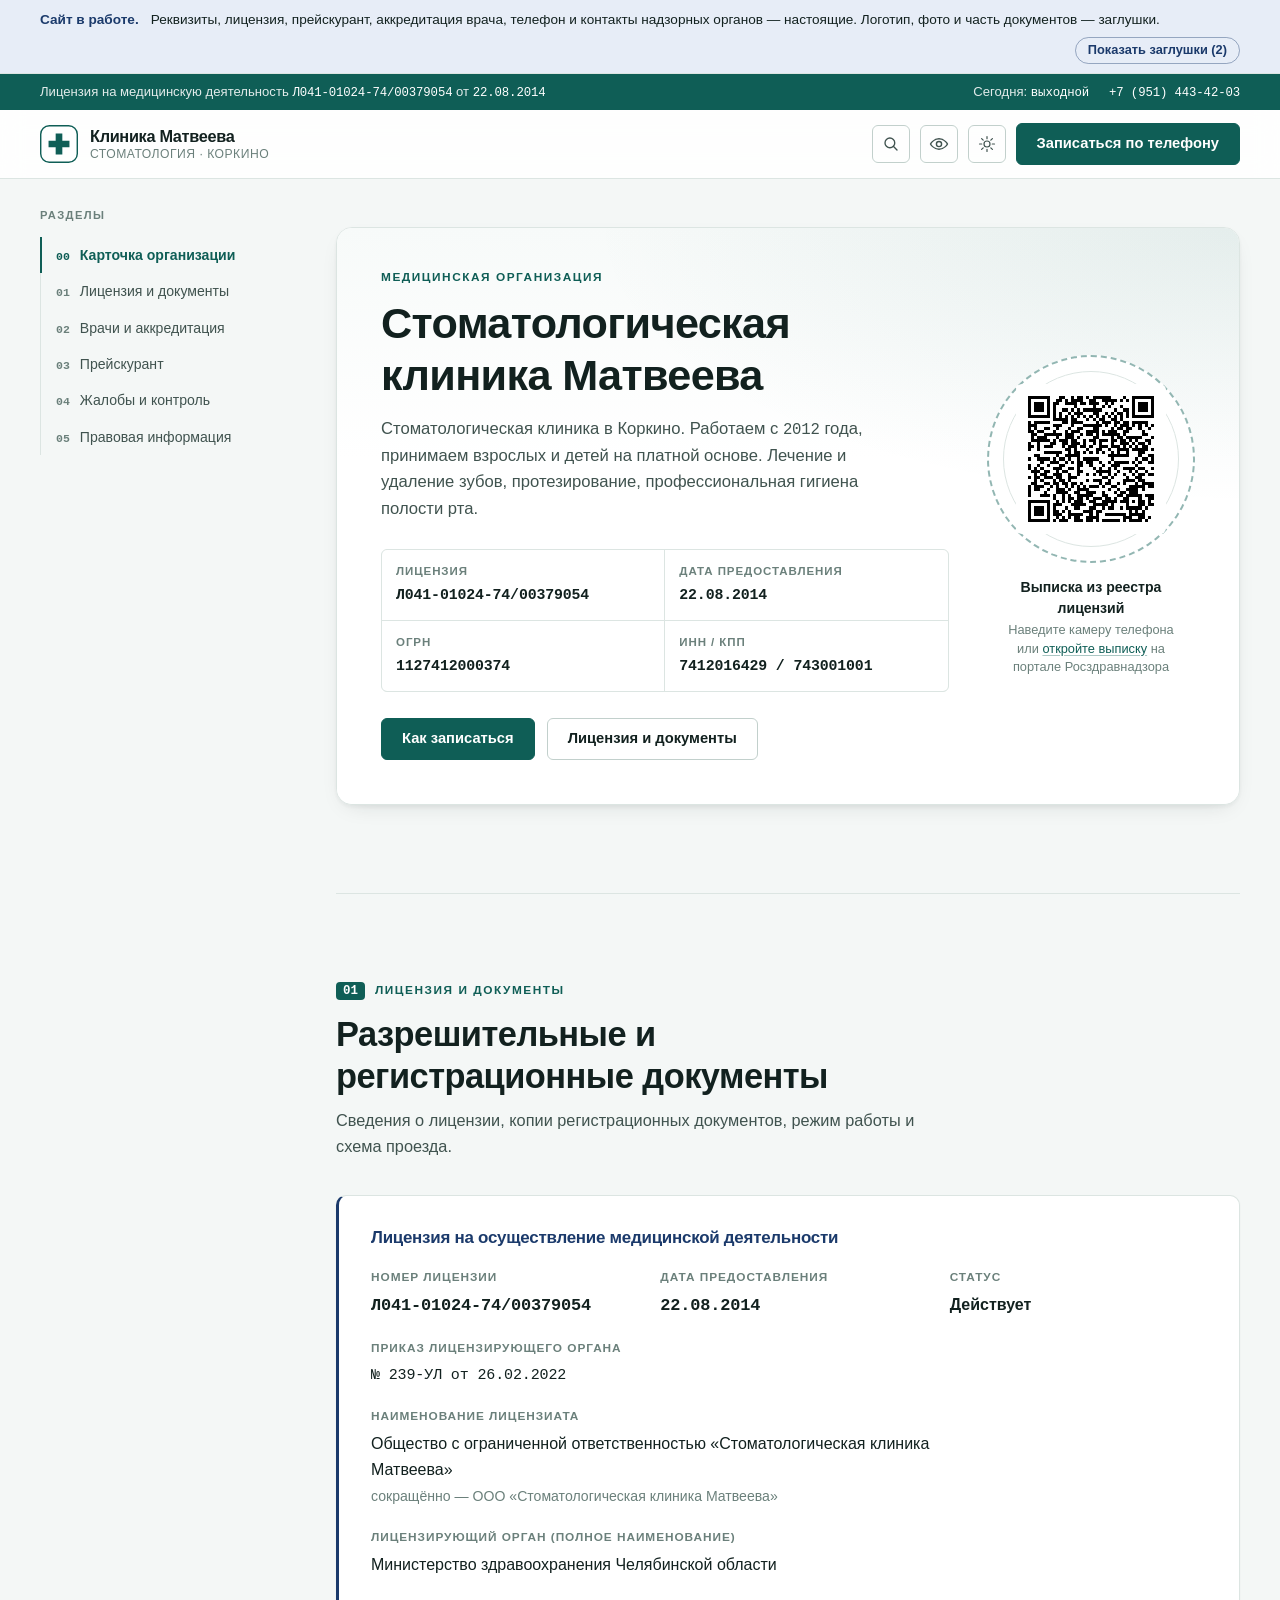
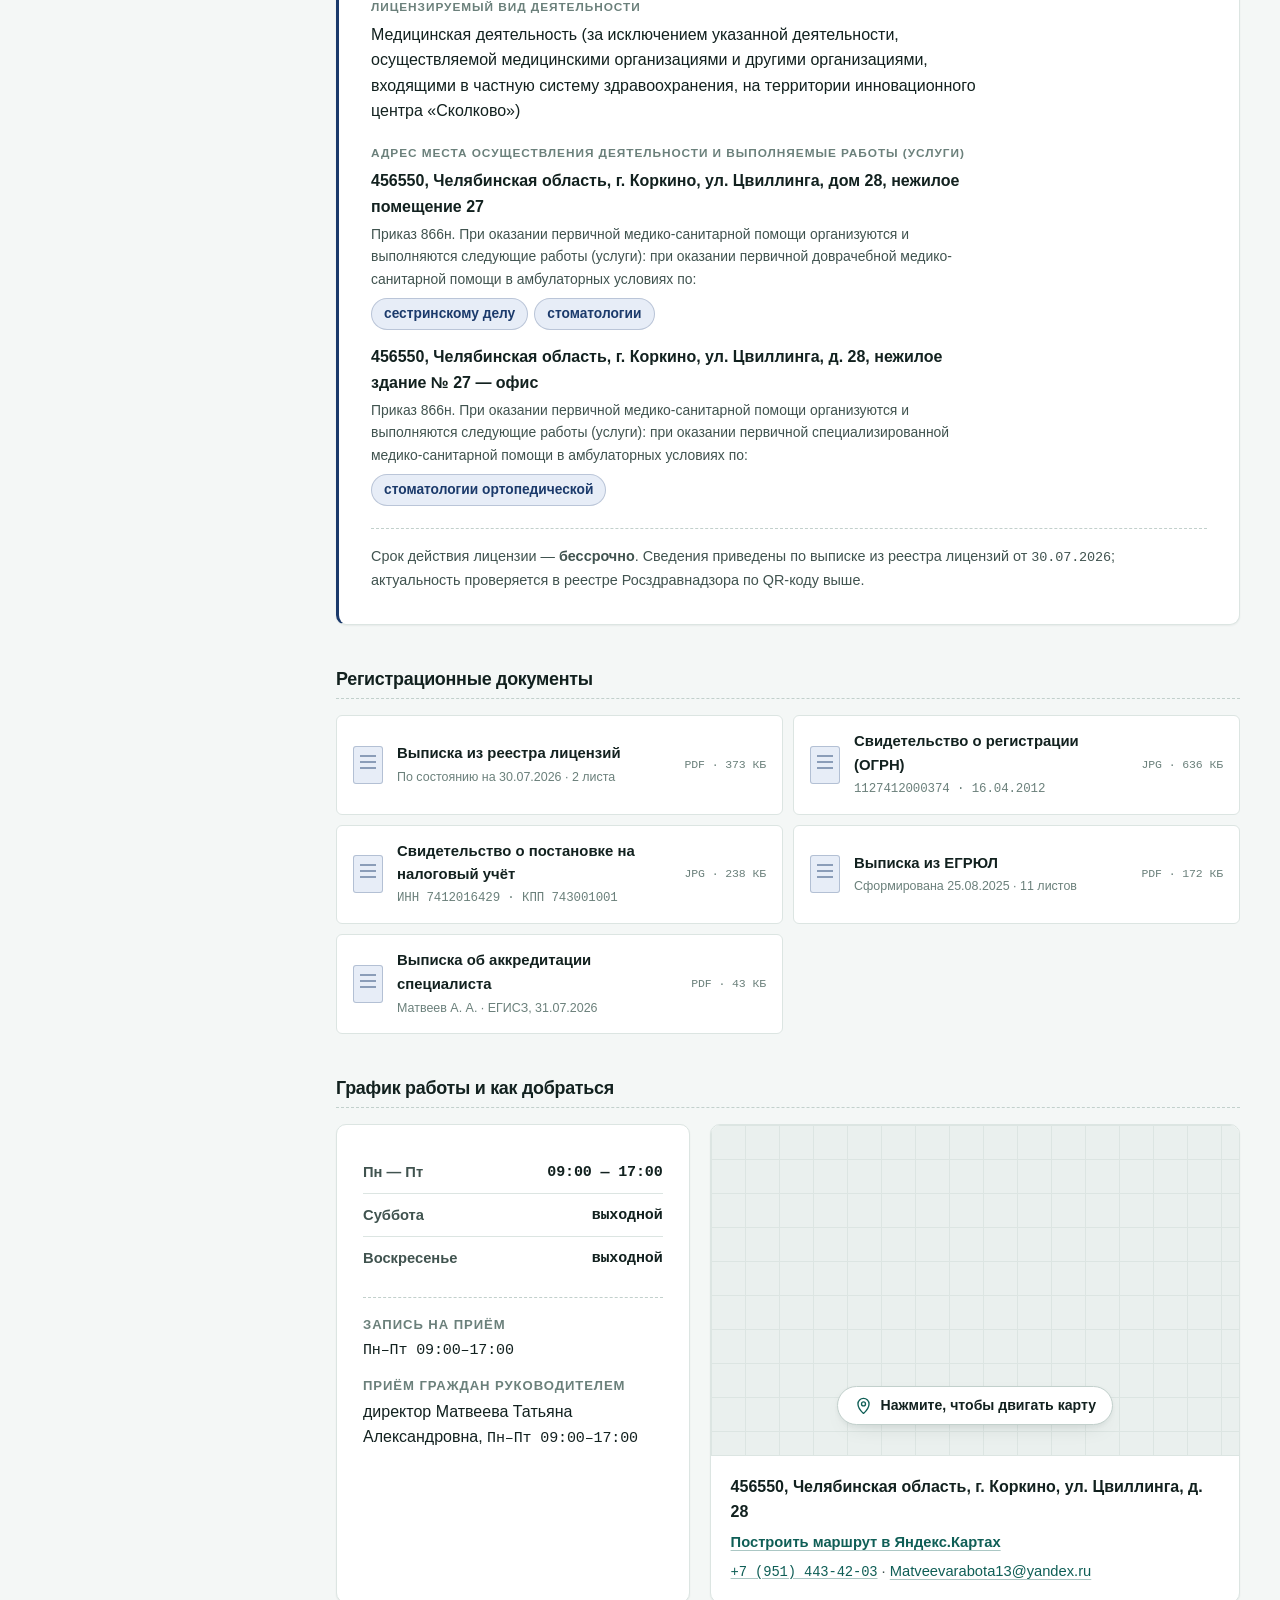
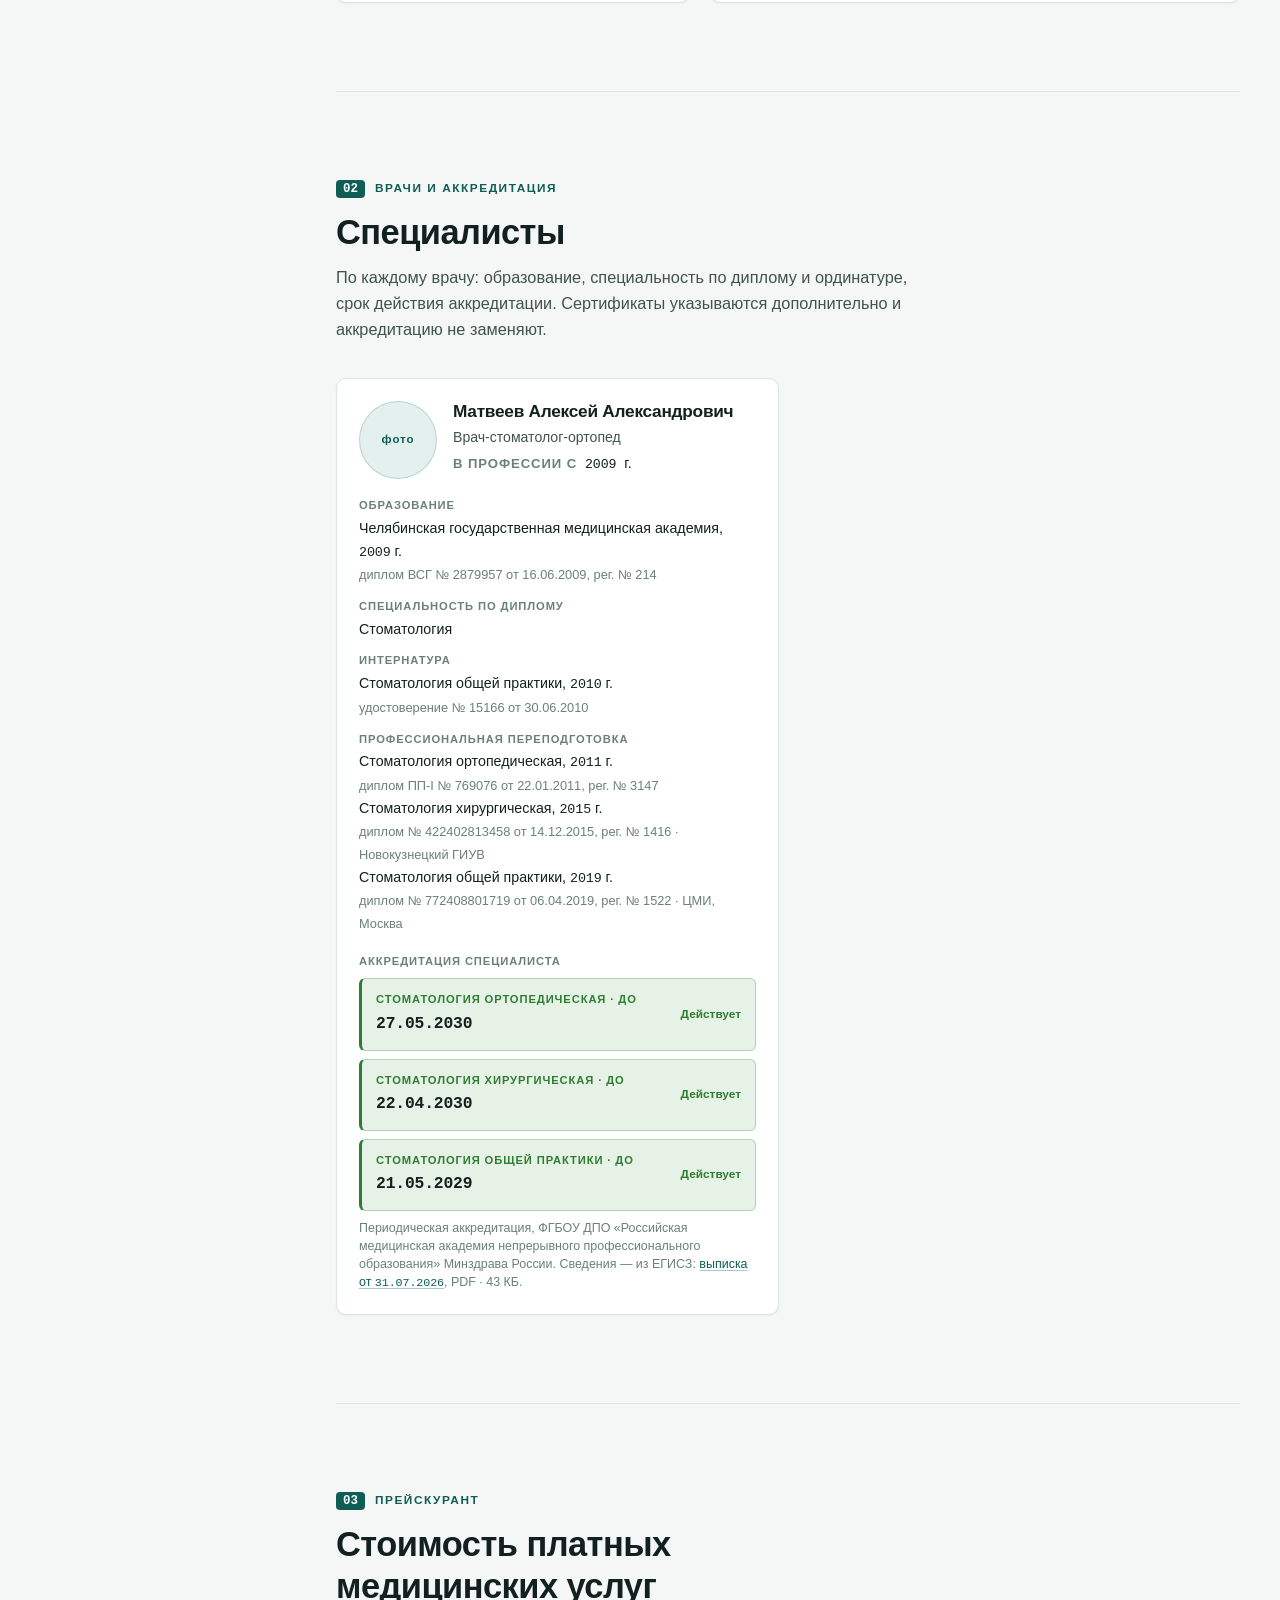
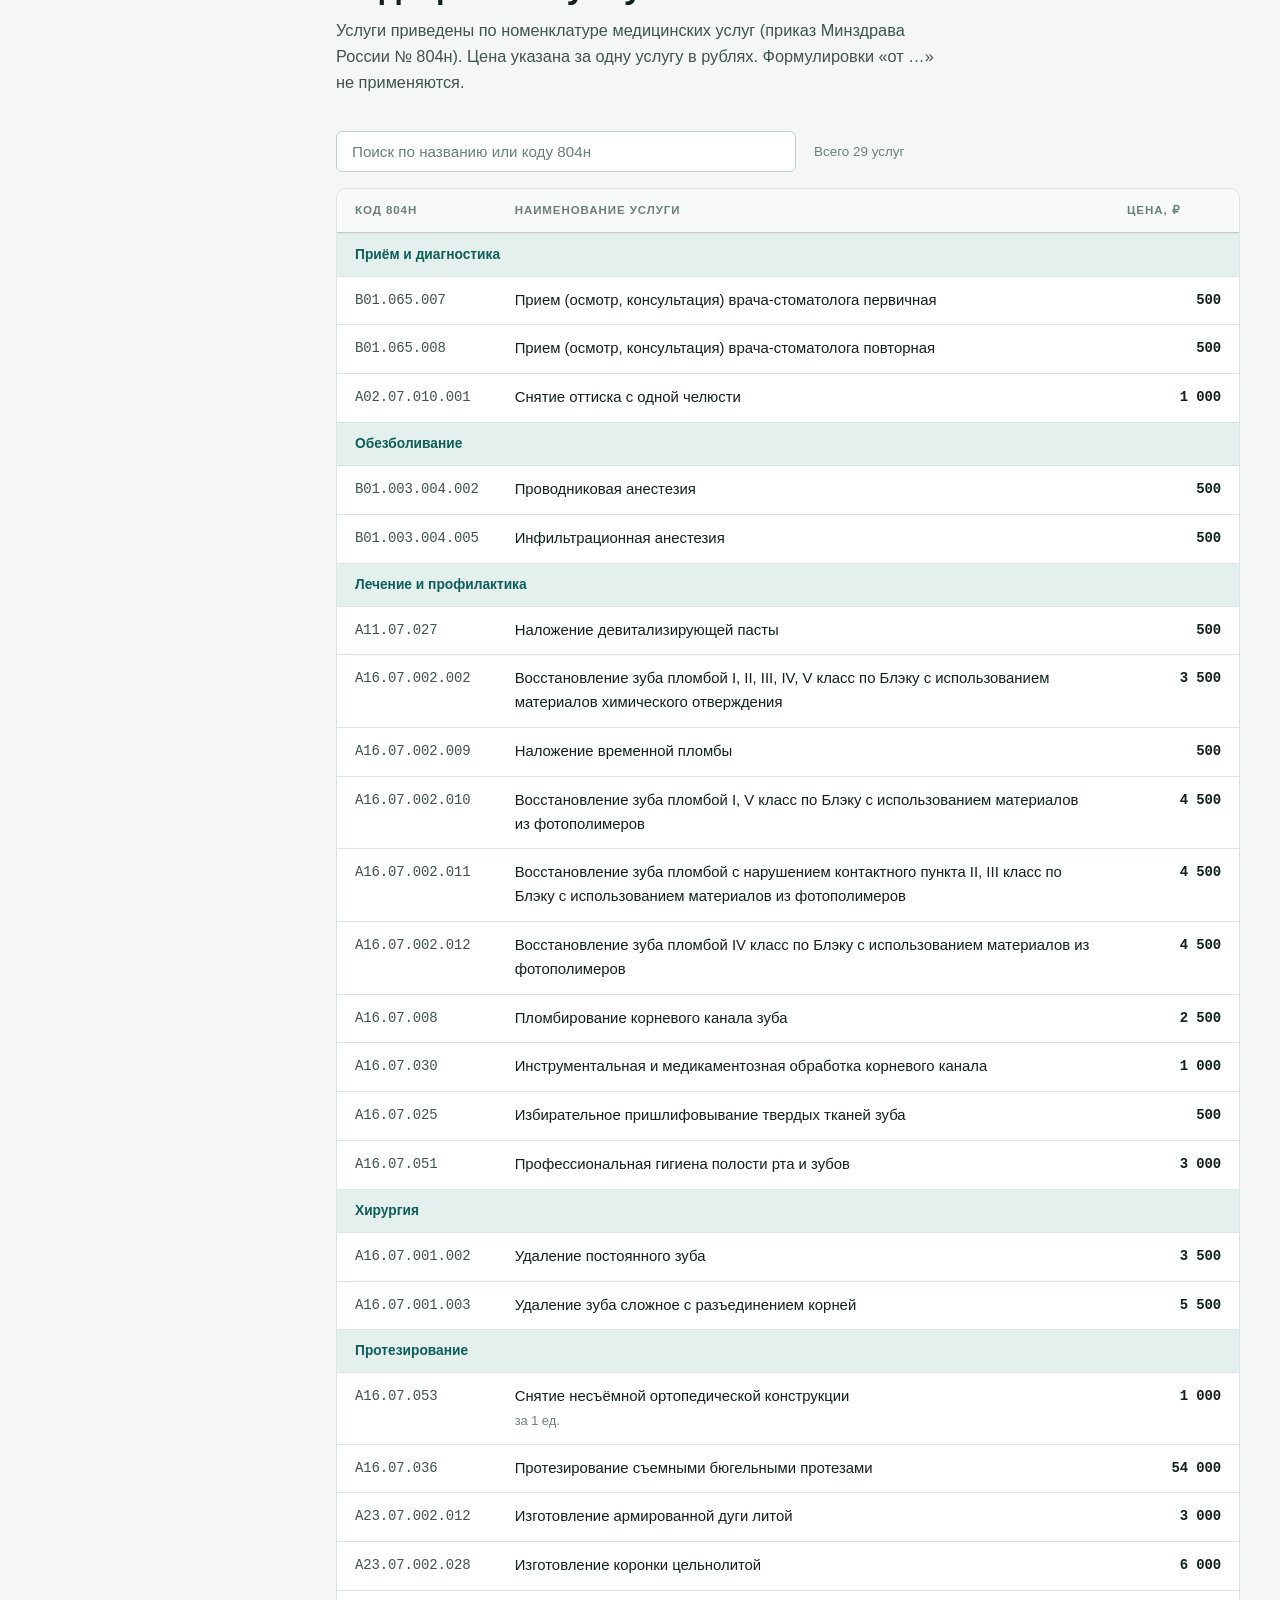
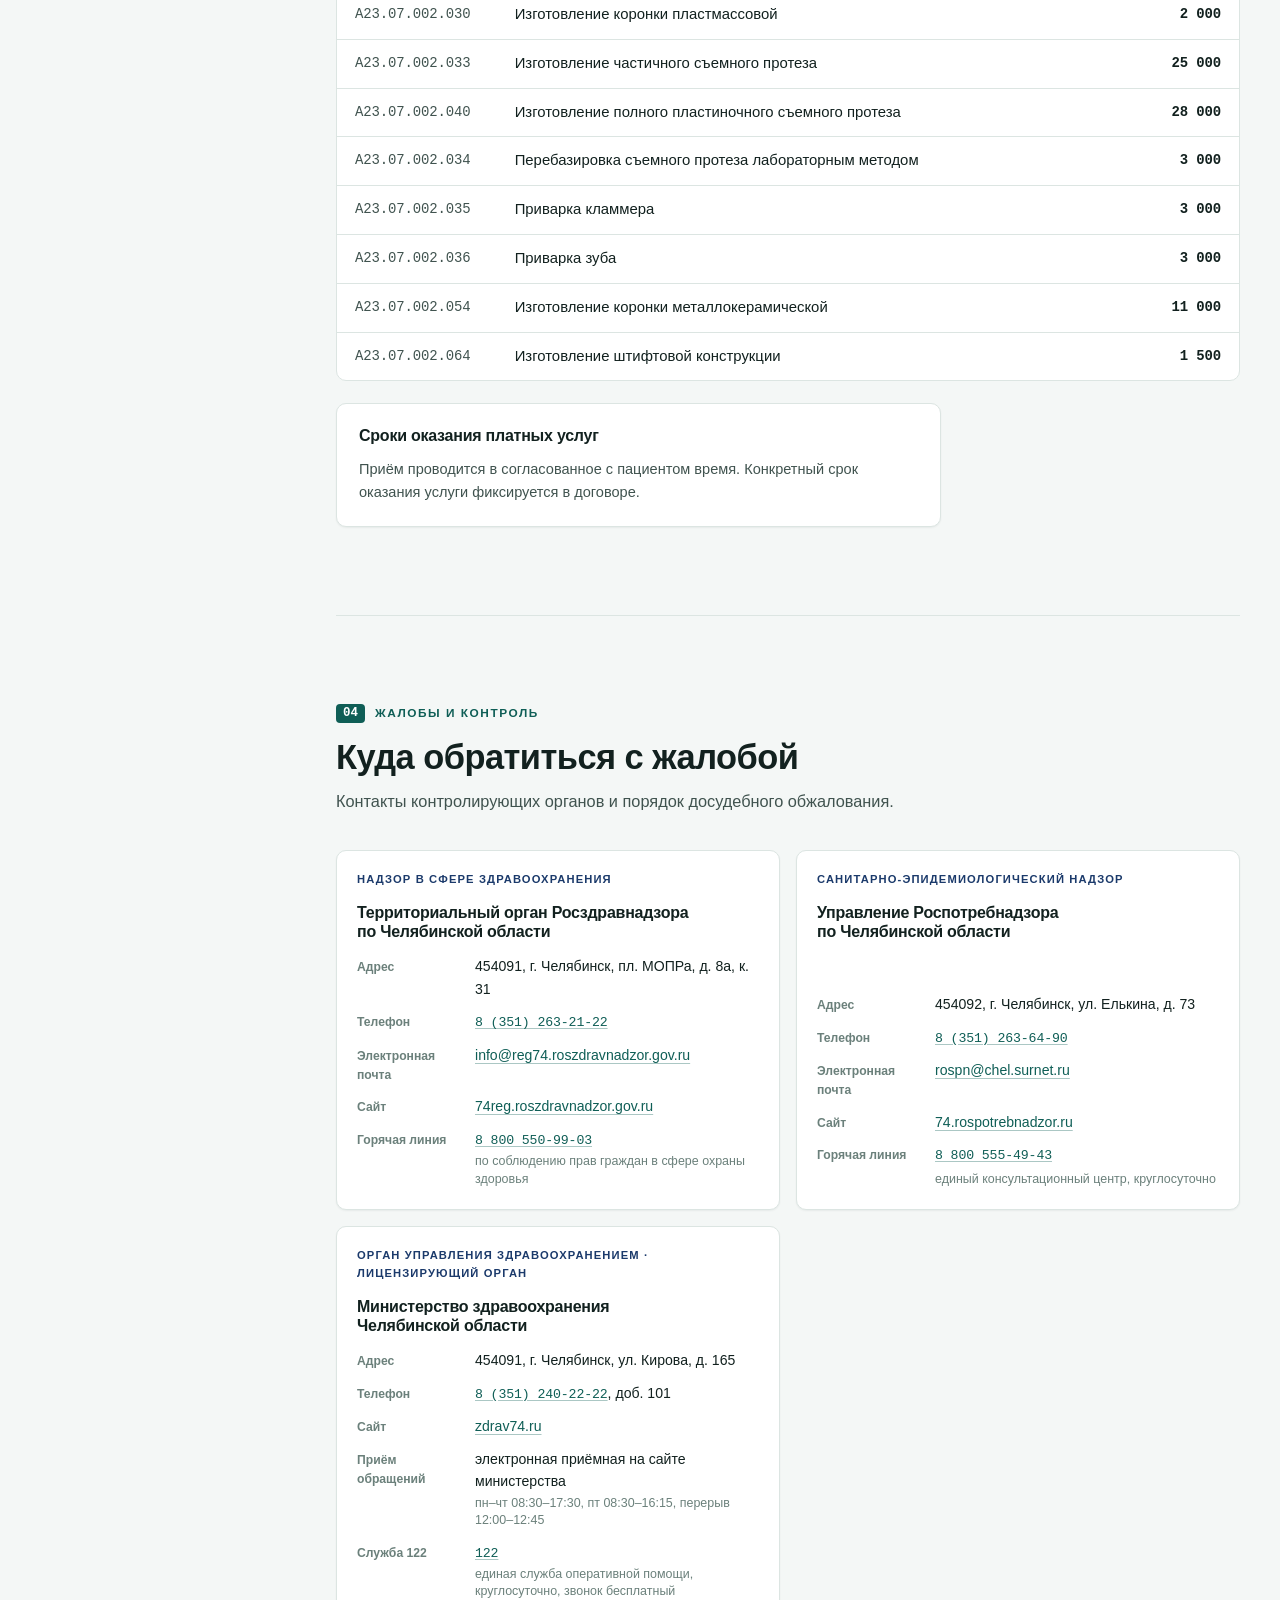
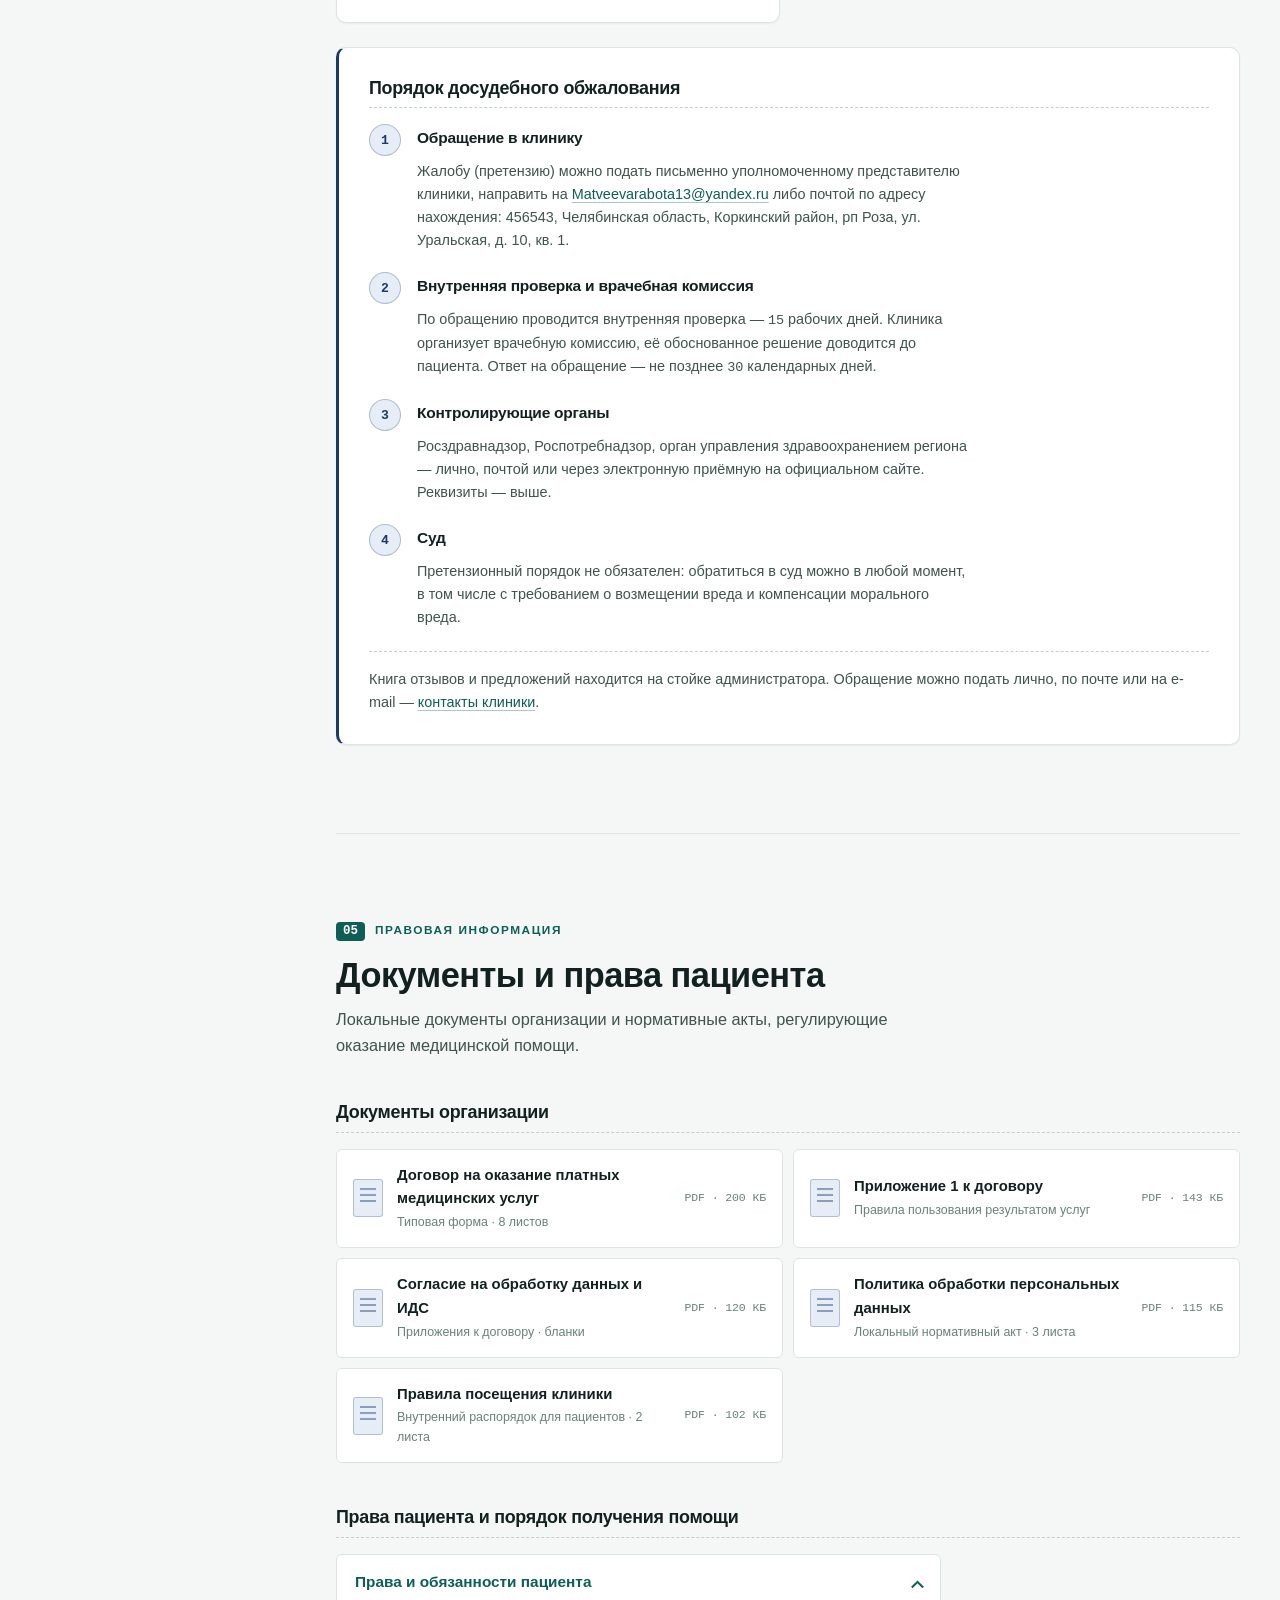
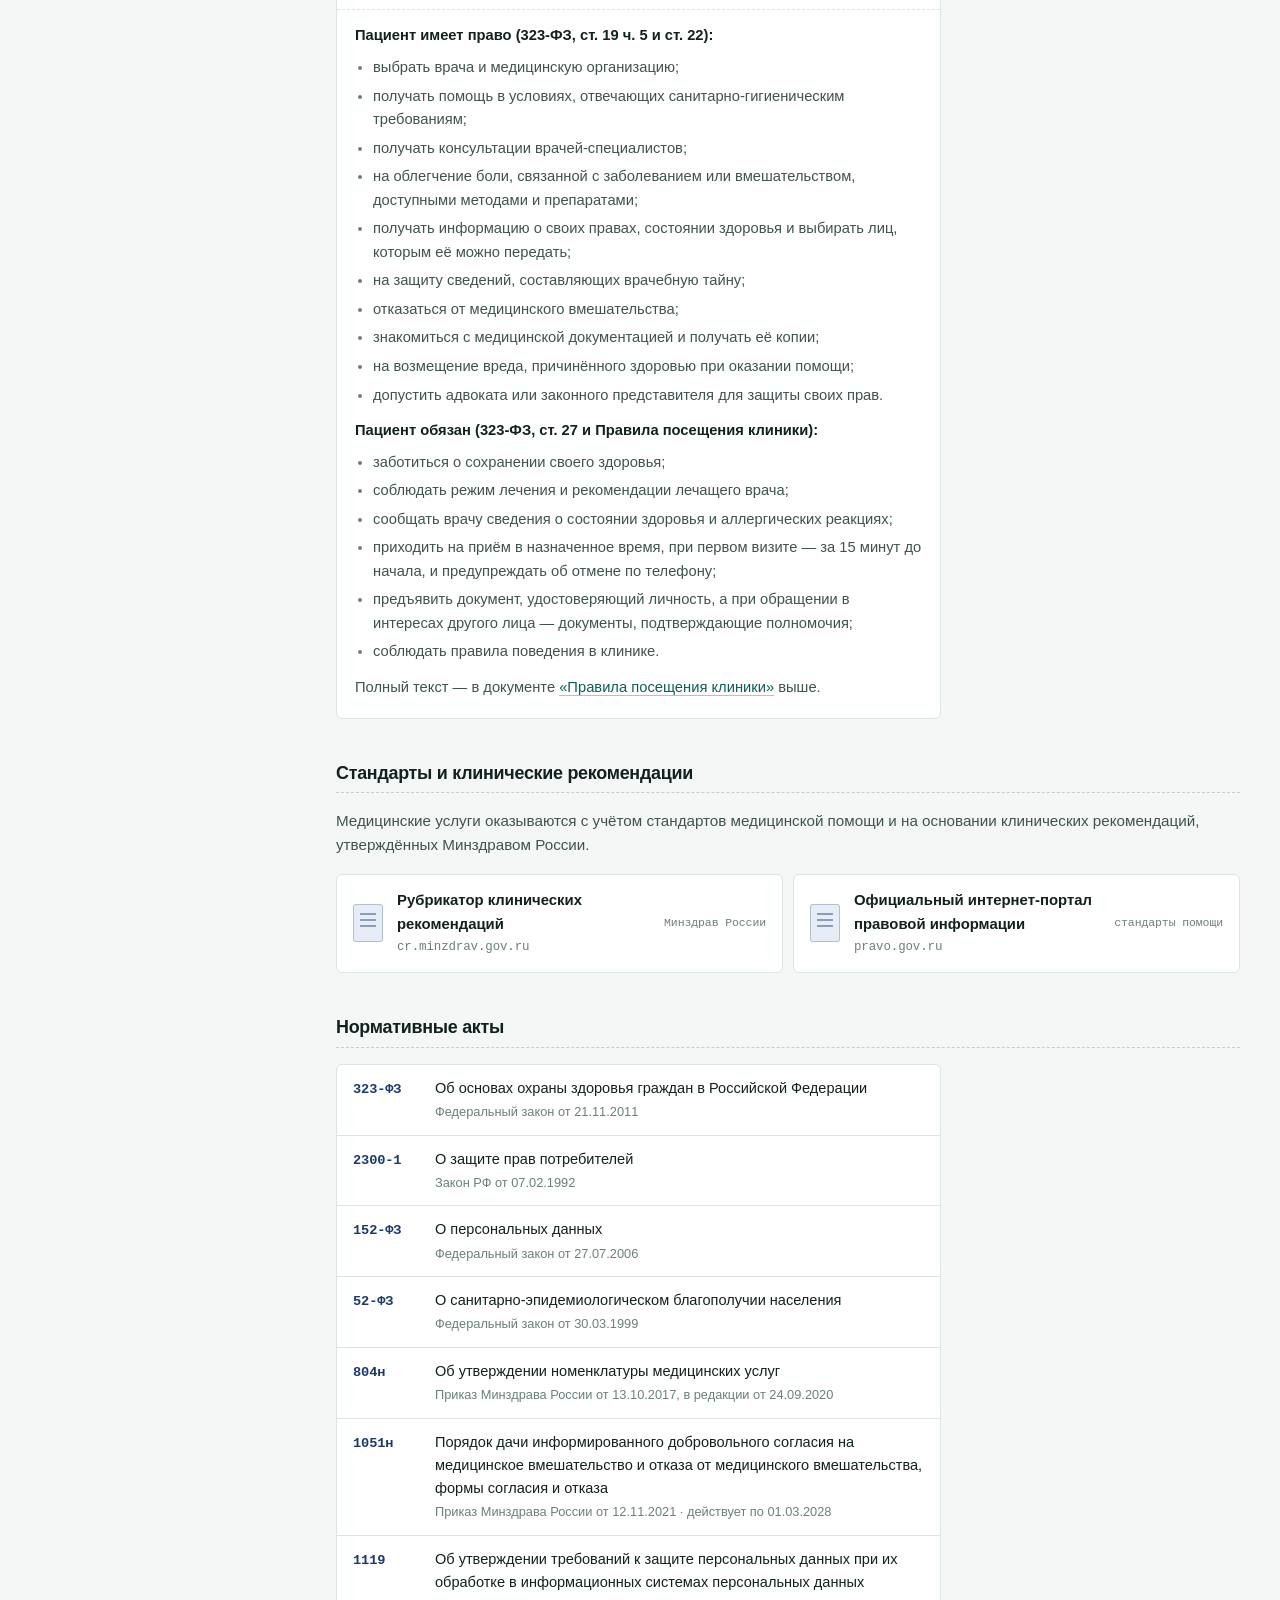
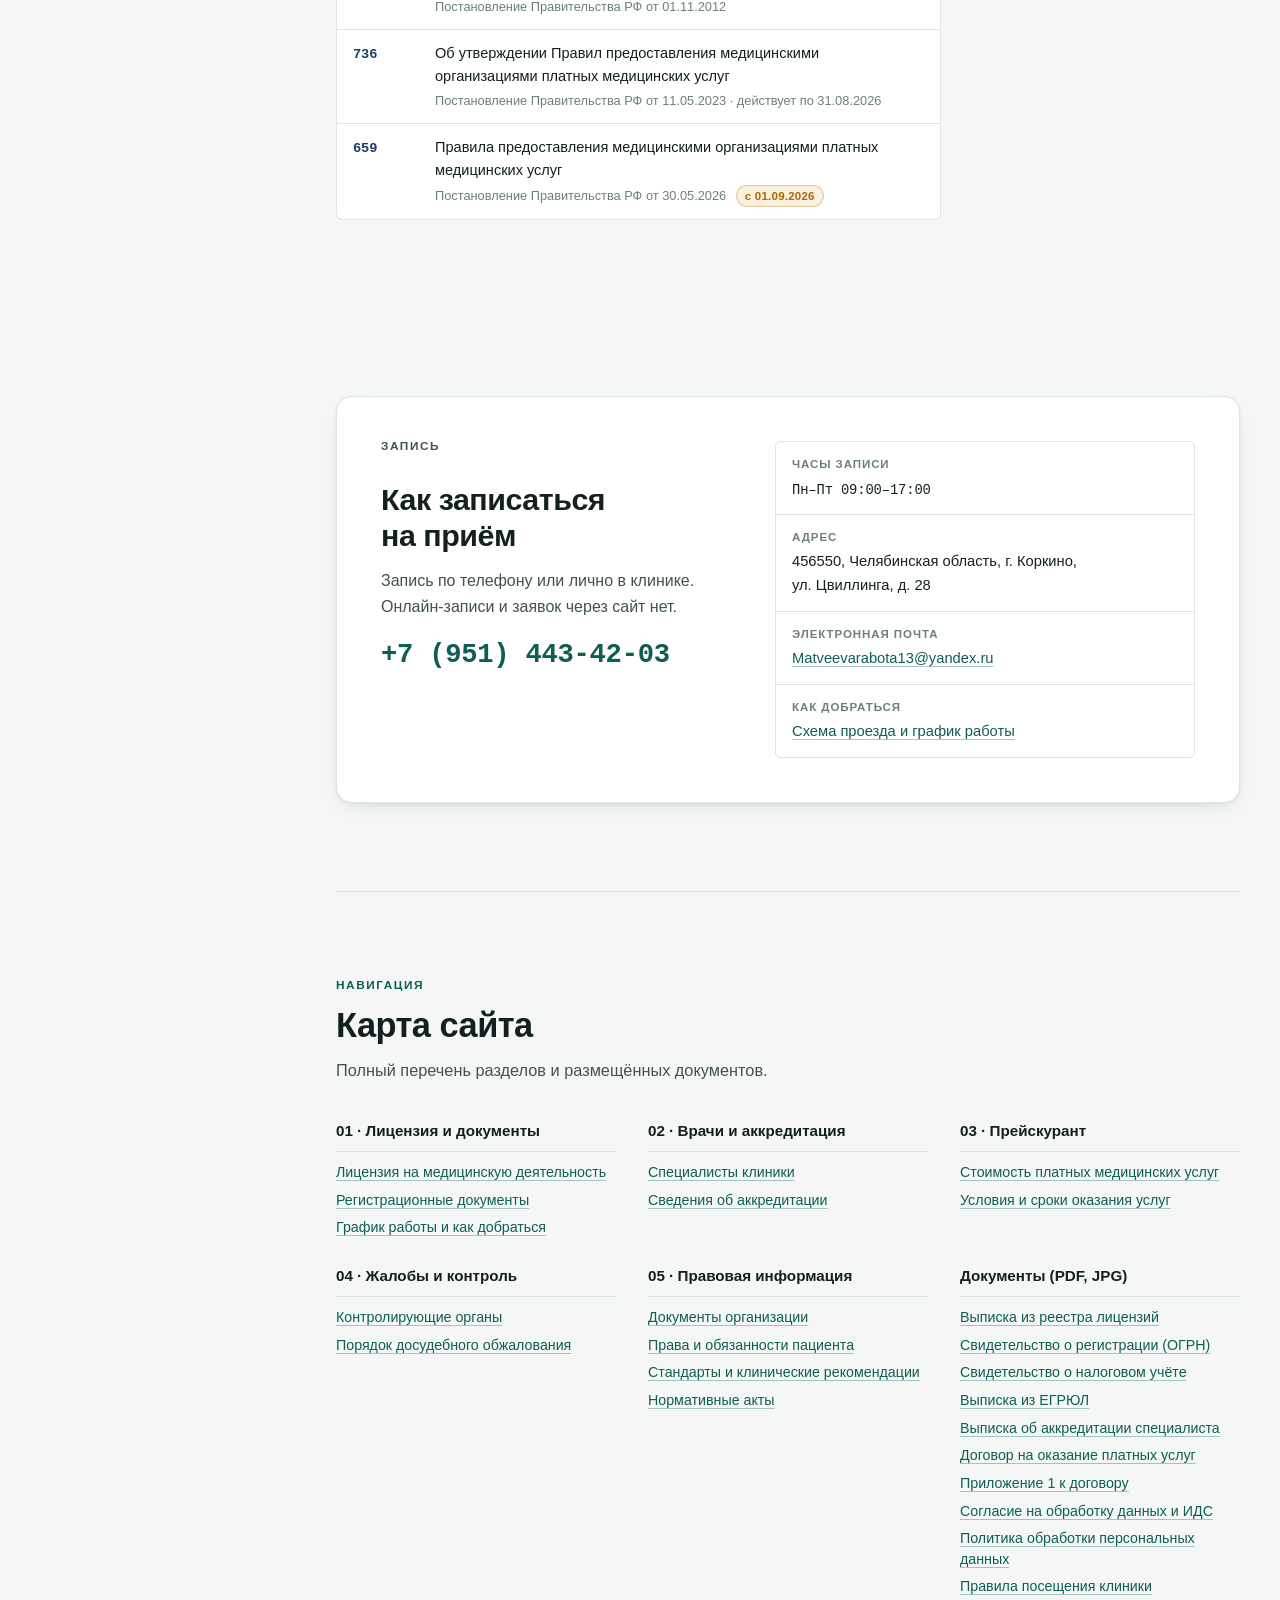
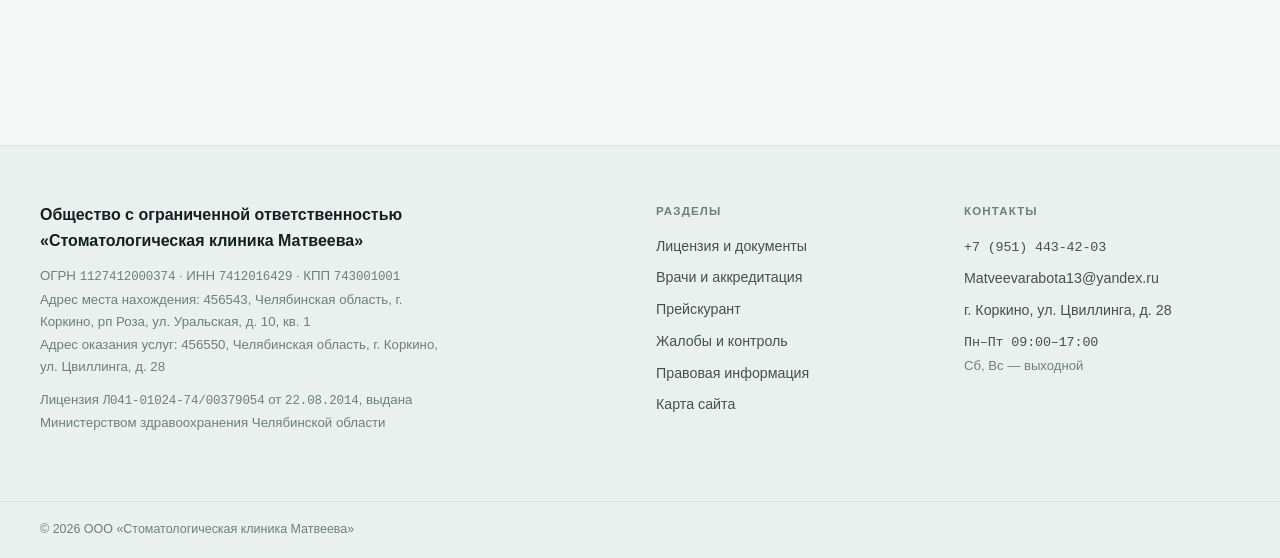
==== index.html @ 18b3fee6 "Убрать заглушку ориентира и парковки Решено не публиковать. Адрес, карта и кнопка построения маршрут" ====
<!DOCTYPE html>
<html lang="ru">
<head>
<meta charset="utf-8">
<meta name="viewport" content="width=device-width, initial-scale=1">
<title>Стоматологическая клиника Матвеева — Коркино | лицензия, врачи, прейскурант</title>
<meta name="description" content="ООО «Стоматологическая клиника Матвеева», г. Коркино, ул. Цвиллинга, 28. Лицензия Л041-01024-74/00379054, врачи и аккредитация, прейскурант, контакты контролирующих органов.">

<!-- УДАЛИТЬ В ДЕНЬ СДАЧИ вместе с правкой robots.txt.
     Пока сайт на проверке и часть сведений — заглушки, индексировать его
     нельзя. Одного robots.txt мало: на GitHub Pages сайт лежит в подпапке,
     а поисковики читают robots.txt только из корня домена — там его нет.
     Этот тег работает независимо от хостинга. -->
<meta name="robots" content="noindex, nofollow">

<!-- Превью ссылки в мессенджерах и соцсетях.
     og:url и og:image добавить, когда будут домен и логотип:
       <meta property="og:url" content="https://домен/">
       <meta property="og:image" content="https://домен/assets/img/og.png">  1200×630 -->
<meta property="og:type" content="website">
<meta property="og:locale" content="ru_RU">
<meta property="og:site_name" content="Стоматологическая клиника Матвеева">
<meta property="og:title" content="Стоматологическая клиника Матвеева — Коркино">
<meta property="og:description" content="Лицензия, врачи и аккредитация, прейскурант, контакты контролирующих органов. г. Коркино, ул. Цвиллинга, 28.">
<meta name="twitter:card" content="summary">

<link rel="stylesheet" href="assets/css/styles.css">
<link rel="icon" href="data:image/svg+xml,<svg xmlns='http://www.w3.org/2000/svg' viewBox='0 0 32 32'><rect width='32' height='32' rx='7' fill='%230F5E56'/><path d='M13 7h6v6h6v6h-6v6h-6v-6H7v-6h6z' fill='%23fff'/></svg>">
<script>
  /* Применяем сохранённые настройки до отрисовки, чтобы не мигало.
     Версия для слабовидящих особенно: человек, который её включил,
     не должен увидеть обычную страницу даже на долю секунды. */
  (function () {
    var root = document.documentElement;
    try {
      var t = localStorage.getItem('mc-theme');
      if (t === 'dark' || t === 'light') root.setAttribute('data-theme', t);

      if (localStorage.getItem('mc-vi') === 'on') {
        root.setAttribute('data-vi', '');
        root.setAttribute('data-vi-size', localStorage.getItem('mc-vi-size') || '1');
        root.setAttribute('data-vi-scheme', localStorage.getItem('mc-vi-scheme') || 'wb');
        root.setAttribute('data-vi-space', localStorage.getItem('mc-vi-space') || '0');
        root.setAttribute('data-vi-img', localStorage.getItem('mc-vi-img') || 'on');
      }
    } catch (e) {}
  })();
</script>
</head>
<body>

<a class="skip-link" href="#content">Перейти к содержанию</a>

<!-- ============================================================
     Сайт в работе. Незаполненные места помечены атрибутом data-fill
     и подсвечиваются кнопкой «Показать заглушки».
     Что осталось собрать — см. CONTENT.md.
     Перед сдачей клиенту удалить блок .template-banner ниже.
     ============================================================ -->
<div class="template-banner" role="note">
  <strong>Сайт в работе.</strong> Реквизиты, лицензия, прейскурант, аккредитация врача,
  телефон и контакты надзорных органов — настоящие. Логотип, фото и часть документов — заглушки.
  <button type="button" class="banner-btn" id="fillToggle" aria-pressed="false">Показать заглушки</button>
</div>

<!-- ── Утилитарная строка: то, что регулятор ищет первым делом ── -->
<div class="utilbar">
  <div class="wrap utilbar__in">
    <p class="utilbar__lic">
      Лицензия на медицинскую деятельность
      <span class="mono">Л041-01024-74/00379054</span>
      от <time class="mono" datetime="2014-08-22">22.08.2014</time>
    </p>
    <!-- значение пересчитывается из массива SCHEDULE в main.js; здесь запасной вариант -->
    <p class="utilbar__hours">Сегодня: <span class="mono" id="todayHours">09:00–17:00</span></p>
    <!-- обёрнут в <p>, как соседние пункты: прямой потомок flex-контейнера
         блокируется и встаёт по другой базовой линии -->
    <p class="utilbar__tel"><a class="mono" href="tel:+79514434203">+7 (951) 443-42-03</a></p>
  </div>
</div>

<!-- ── Шапка ── -->
<header class="masthead" id="masthead">
  <div class="wrap masthead__in">

    <a class="brand" href="#top" aria-label="На главную">
      <!-- ЗАМЕНИТЬ на логотип в кривых (SVG). Высота задаётся CSS, viewBox сохранить пропорциональным. -->
      <svg class="brand__mark" viewBox="0 0 40 40" role="img" aria-hidden="true" data-fill>
        <rect x="0.75" y="0.75" width="38.5" height="38.5" rx="9" fill="none" stroke="currentColor" stroke-width="1.5"/>
        <path d="M16.5 9h7v7.5H31v7h-7.5V31h-7v-7.5H9v-7h7.5z" fill="currentColor"/>
      </svg>
      <span class="brand__txt">
        <span class="brand__name">Клиника Матвеева</span>
        <span class="brand__sub">Стоматология · Коркино</span>
      </span>
    </a>

    <button class="burger" id="burger" aria-expanded="false" aria-controls="railnav">
      <span class="burger__bars" aria-hidden="true"><i></i><i></i><i></i></span>
      <span class="burger__label">Разделы</span>
    </button>

    <div class="masthead__act">
      <button class="theme-btn" id="searchBtn" aria-label="Поиск по сайту" title="Поиск по сайту">
        <svg viewBox="0 0 24 24" aria-hidden="true" width="18" height="18"><circle cx="10.5" cy="10.5" r="6.5" fill="none" stroke="currentColor" stroke-width="1.8"/><path d="m15.4 15.4 4.6 4.6" stroke="currentColor" stroke-width="1.8" stroke-linecap="round"/></svg>
      </button>
      <!-- Версия для слабовидящих — требование приказа Минздрава № 118н,
           приложение 2, п. 2. Кнопка держится в шапке намеренно: её ищут там. -->
      <button class="theme-btn" id="viBtn" aria-expanded="false" aria-controls="viPanel" aria-label="Версия для слабовидящих" title="Версия для слабовидящих">
        <svg viewBox="0 0 24 24" aria-hidden="true" width="20" height="20"><path d="M1.8 12S5.3 5.8 12 5.8 22.2 12 22.2 12 18.7 18.2 12 18.2 1.8 12 1.8 12z" fill="none" stroke="currentColor" stroke-width="1.7" stroke-linejoin="round"/><circle cx="12" cy="12" r="3.1" fill="none" stroke="currentColor" stroke-width="1.7"/></svg>
      </button>
      <button class="theme-btn" id="themeBtn" aria-label="Переключить тему" title="Переключить тему">
        <svg viewBox="0 0 24 24" aria-hidden="true" width="18" height="18"><path class="ico-sun" d="M12 5V2m0 20v-3m7-7h3M2 12h3m12.07-5.07 2.12-2.12M4.81 19.19l2.12-2.12m0-10.14L4.81 4.81m14.38 14.38-2.12-2.12" stroke="currentColor" stroke-width="1.6" stroke-linecap="round" fill="none"/><circle class="ico-sun" cx="12" cy="12" r="4" stroke="currentColor" stroke-width="1.6" fill="none"/><path class="ico-moon" d="M20 14.5A8.5 8.5 0 0 1 9.5 4a8.5 8.5 0 1 0 10.5 10.5z" stroke="currentColor" stroke-width="1.6" fill="none" stroke-linejoin="round"/></svg>
      </button>
      <a class="btn btn--primary" href="tel:+79514434203">Записаться по телефону</a>
    </div>
  </div>
</header>

<!-- ── Панель версии для слабовидящих ──
     Настройки хранятся в localStorage и применяются скриптом в <head>
     до отрисовки. Значения — в атрибутах data-vi-* на <html>. -->
<div class="vip" id="viPanel" hidden>
  <div class="wrap vip__in">
    <div class="vip__grp" role="group" aria-labelledby="vip-size">
      <span class="vip__cap" id="vip-size">Размер</span>
      <button type="button" class="vip__b vip__b--a1" data-vi-key="size" data-vi-val="1">A</button>
      <button type="button" class="vip__b vip__b--a2" data-vi-key="size" data-vi-val="2">A</button>
      <button type="button" class="vip__b vip__b--a3" data-vi-key="size" data-vi-val="3">A</button>
    </div>

    <div class="vip__grp" role="group" aria-labelledby="vip-scheme">
      <span class="vip__cap" id="vip-scheme">Цвета</span>
      <button type="button" class="vip__b vip__sw vip__sw--wb" data-vi-key="scheme" data-vi-val="wb">Чёрным по белому</button>
      <button type="button" class="vip__b vip__sw vip__sw--bw" data-vi-key="scheme" data-vi-val="bw">Белым по чёрному</button>
      <button type="button" class="vip__b vip__sw vip__sw--bb" data-vi-key="scheme" data-vi-val="bb">Синим по голубому</button>
    </div>

    <div class="vip__grp" role="group" aria-labelledby="vip-space">
      <span class="vip__cap" id="vip-space">Интервал</span>
      <button type="button" class="vip__b" data-vi-key="space" data-vi-val="0">Обычный</button>
      <button type="button" class="vip__b" data-vi-key="space" data-vi-val="1">Увеличенный</button>
    </div>

    <div class="vip__grp" role="group" aria-labelledby="vip-img">
      <span class="vip__cap" id="vip-img">Изображения</span>
      <button type="button" class="vip__b" data-vi-key="img" data-vi-val="on">Показывать</button>
      <button type="button" class="vip__b" data-vi-key="img" data-vi-val="off">Скрыть</button>
    </div>

    <button type="button" class="vip__off" id="viOff">Обычная версия сайта</button>
  </div>
</div>

<!-- ── Поиск по сайту ──
     Требование приказа № 118н, приложение 2, п. 2: «работоспособного
     поиска по сайту». Индекс строится из DOM при первом открытии. -->
<div class="srch" id="srch" hidden>
  <div class="srch__box" role="dialog" aria-modal="true" aria-labelledby="srch-h">
    <h2 class="vh" id="srch-h">Поиск по сайту</h2>
    <div class="srch__top">
      <svg class="srch__ico" viewBox="0 0 24 24" aria-hidden="true" width="20" height="20"><circle cx="10.5" cy="10.5" r="6.5" fill="none" stroke="currentColor" stroke-width="1.8"/><path d="m15.4 15.4 4.6 4.6" stroke="currentColor" stroke-width="1.8" stroke-linecap="round"/></svg>
      <input class="srch__inp" id="srchInput" type="search" placeholder="Например: аккредитация, удаление зуба, жалоба" autocomplete="off" aria-describedby="srchCount">
      <button type="button" class="srch__x" id="srchClose" aria-label="Закрыть поиск">Esc</button>
    </div>
    <p class="srch__count" id="srchCount" role="status">Введите запрос — поиск идёт по всему тексту страницы</p>
    <ul class="srch__list" id="srchList"></ul>
  </div>
</div>

<div class="wrap layout" id="content">

  <!-- ── Левый рельс: индекс обязательных разделов ── -->
  <nav class="rail" id="railnav" aria-label="Разделы сайта">
    <p class="rail__cap">Разделы</p>
    <ol class="rail__list">
      <li><a href="#org"><span class="rail__n">00</span><span>Карточка организации</span></a></li>
      <li><a href="#license"><span class="rail__n">01</span><span>Лицензия и документы</span></a></li>
      <li><a href="#doctors"><span class="rail__n">02</span><span>Врачи и аккредитация</span></a></li>
      <li><a href="#prices"><span class="rail__n">03</span><span>Прейскурант</span></a></li>
      <li><a href="#oversight"><span class="rail__n">04</span><span>Жалобы и контроль</span></a></li>
      <li><a href="#legal"><span class="rail__n">05</span><span>Правовая информация</span></a></li>
    </ol>
  </nav>

  <main class="main" id="top">

  <!-- ══════════ КАРТОЧКА ОРГАНИЗАЦИИ ══════════ -->
  <section class="sec sec--org" id="org" aria-labelledby="org-h">
    <div class="orgcard doc">
      <div class="orgcard__body">
        <p class="eyebrow">Медицинская организация</p>
        <h1 class="orgcard__h" id="org-h">Стоматологическая клиника Матвеева</h1>
        <p class="orgcard__lead">
          Стоматологическая клиника в Коркино. Работаем с <span class="mono">2012</span> года,
          принимаем взрослых и детей на платной основе. Лечение и удаление зубов,
          протезирование, профессиональная гигиена полости рта.
        </p>

        <dl class="reqs">
          <div class="reqs__i"><dt>Лицензия</dt><dd class="mono">Л041-01024-74/00379054</dd></div>
          <div class="reqs__i"><dt>Дата предоставления</dt><dd class="mono">22.08.2014</dd></div>
          <div class="reqs__i"><dt>ОГРН</dt><dd class="mono">1127412000374</dd></div>
          <div class="reqs__i"><dt>ИНН / КПП</dt><dd class="mono">7412016429 / 743001001</dd></div>
        </dl>

        <div class="orgcard__act">
          <a class="btn btn--primary" href="#appointment">Как записаться</a>
          <a class="btn btn--ghost" href="#license">Лицензия и документы</a>
        </div>
      </div>

      <!-- QR: обязателен с 01.09.2025 -->
      <!-- QR собран из выписки (объект-изображение в PDF), ведёт в реестр Росздравнадзора -->
      <figure class="qr">
        <div class="qr__seal">
          <div class="qr__box">
            <a href="https://roszdravnadzor.gov.ru/services/licenses?qrguid=1a8647a8f1d9242dd02195039e0ec1fc"
               target="_blank" rel="noopener">
              <img class="qr__img" src="assets/img/qr-license.svg"
                   alt="QR-код для перехода к выписке из реестра лицензий на портале Росздравнадзора"
                   width="150" height="150">
            </a>
          </div>
        </div>
        <figcaption class="qr__cap">
          <strong>Выписка из реестра лицензий</strong>
          <span>Наведите камеру телефона или <a href="https://roszdravnadzor.gov.ru/services/licenses?qrguid=1a8647a8f1d9242dd02195039e0ec1fc" target="_blank" rel="noopener">откройте выписку</a> на портале Росздравнадзора</span>
        </figcaption>
      </figure>
    </div>
  </section>

  <!-- ══════════ БЛОК 1 ══════════ -->
  <section class="sec" id="license" aria-labelledby="license-h">
    <header class="sec__head">
      <p class="eyebrow"><span class="eyebrow__n">01</span> Лицензия и документы</p>
      <h2 class="sec__h" id="license-h">Разрешительные и регистрационные документы</h2>
      <p class="sec__lead">Сведения о лицензии, копии регистрационных документов, режим работы и схема проезда.</p>
    </header>

    <div class="doc lic">
      <h3 class="lic__h">Лицензия на осуществление медицинской деятельности</h3>
      <dl class="lic__grid">
        <div class="lic__i"><dt>Номер лицензии</dt><dd class="mono lg">Л041-01024-74/00379054</dd></div>
        <div class="lic__i"><dt>Дата предоставления</dt><dd class="mono lg">22.08.2014</dd></div>
        <div class="lic__i"><dt>Статус</dt><dd><strong>Действует</strong></dd></div>
        <div class="lic__i"><dt>Приказ лицензирующего органа</dt><dd class="mono">№ 239-УЛ от 26.02.2022</dd></div>
        <div class="lic__i lic__i--wide">
          <dt>Наименование лицензиата</dt>
          <dd>Общество с ограниченной ответственностью «Стоматологическая клиника Матвеева»<br>
            <span class="lic__short">сокращённо — ООО «Стоматологическая клиника Матвеева»</span></dd>
        </div>
        <div class="lic__i lic__i--wide">
          <dt>Лицензирующий орган (полное наименование)</dt>
          <dd>Министерство здравоохранения Челябинской области</dd>
        </div>
        <div class="lic__i lic__i--wide">
          <dt>Лицензируемый вид деятельности</dt>
          <dd>Медицинская деятельность (за исключением указанной деятельности, осуществляемой
            медицинскими организациями и другими организациями, входящими в частную систему
            здравоохранения, на территории инновационного центра «Сколково»)</dd>
        </div>
        <div class="lic__i lic__i--wide">
          <dt>Адрес места осуществления деятельности и выполняемые работы (услуги)</dt>
          <dd>
            <p class="lic__addr">456550, Челябинская область, г. Коркино, ул. Цвиллинга, дом 28,
              нежилое помещение 27</p>
            <p class="lic__note">Приказ 866н. При оказании первичной медико-санитарной помощи
              организуются и выполняются следующие работы (услуги): при оказании первичной
              доврачебной медико-санитарной помощи в амбулаторных условиях по:</p>
            <ul class="lic__works">
              <li>сестринскому делу</li>
              <li>стоматологии</li>
            </ul>

            <p class="lic__addr">456550, Челябинская область, г. Коркино, ул. Цвиллинга, д. 28,
              нежилое здание № 27 — офис</p>
            <p class="lic__note">Приказ 866н. При оказании первичной медико-санитарной помощи
              организуются и выполняются следующие работы (услуги): при оказании первичной
              специализированной медико-санитарной помощи в амбулаторных условиях по:</p>
            <ul class="lic__works">
              <li>стоматологии ортопедической</li>
            </ul>
          </dd>
        </div>
      </dl>
      <p class="lic__srok">
        Срок действия лицензии — <strong>бессрочно</strong>. Сведения приведены по выписке из реестра
        лицензий от <time class="mono" datetime="2026-07-30">30.07.2026</time>; актуальность проверяется
        в реестре Росздравнадзора по QR-коду выше.
      </p>
    </div>

    <h3 class="sub-h">Регистрационные документы</h3>
    <ul class="docs">
      <li class="docs__i">
        <a href="assets/docs/vypiska-reestr-licenzij.pdf" target="_blank" rel="noopener">
          <span class="docs__ico" aria-hidden="true"></span>
          <span class="docs__txt"><strong>Выписка из реестра лицензий</strong><span>По состоянию на 30.07.2026 · 2 листа</span></span>
          <span class="docs__meta mono">PDF · 373 КБ</span>
        </a>
      </li>
      <li class="docs__i">
        <a href="assets/docs/svidetelstvo-ogrn.jpg" target="_blank" rel="noopener">
          <span class="docs__ico" aria-hidden="true"></span>
          <span class="docs__txt"><strong>Свидетельство о регистрации (ОГРН)</strong><span class="mono">1127412000374 · 16.04.2012</span></span>
          <span class="docs__meta mono">JPG · 636 КБ</span>
        </a>
      </li>
      <li class="docs__i">
        <a href="assets/docs/svidetelstvo-inn-kpp.jpg" target="_blank" rel="noopener">
          <span class="docs__ico" aria-hidden="true"></span>
          <span class="docs__txt"><strong>Свидетельство о постановке на налоговый учёт</strong><span class="mono">ИНН 7412016429 · КПП 743001001</span></span>
          <span class="docs__meta mono">JPG · 238 КБ</span>
        </a>
      </li>
      <li class="docs__i">
        <a href="assets/docs/vypiska-egrul.pdf" target="_blank" rel="noopener">
          <span class="docs__ico" aria-hidden="true"></span>
          <span class="docs__txt"><strong>Выписка из ЕГРЮЛ</strong><span>Сформирована 25.08.2025 · 11 листов</span></span>
          <span class="docs__meta mono">PDF · 172 КБ</span>
        </a>
      </li>
      <li class="docs__i">
        <a href="assets/docs/vypiska-akkreditaciya-matveev.pdf" target="_blank" rel="noopener">
          <span class="docs__ico" aria-hidden="true"></span>
          <span class="docs__txt"><strong>Выписка об аккредитации специалиста</strong><span>Матвеев А. А. · ЕГИСЗ, 31.07.2026</span></span>
          <span class="docs__meta mono">PDF · 43 КБ</span>
        </a>
      </li>
    </ul>

    <h3 class="sub-h" id="schedule">График работы и как добраться</h3>
    <div class="sched">
      <div class="doc sched__times">
        <table class="hours">
          <caption class="vh">График работы</caption>
          <tbody>
            <tr><th scope="row">Пн — Пт</th><td class="mono">09:00 — 17:00</td></tr>
            <tr><th scope="row">Суббота</th><td class="mono">выходной</td></tr>
            <tr><th scope="row">Воскресенье</th><td class="mono">выходной</td></tr>
          </tbody>
        </table>
        <div class="hours__extra">
          <p><span class="lbl">Запись на приём</span><span class="mono">Пн–Пт 09:00–17:00</span></p>
          <p><span class="lbl">Приём граждан руководителем</span><span>директор Матвеева Татьяна Александровна, <span class="mono">Пн–Пт 09:00–17:00</span></span></p>
        </div>
      </div>

      <div class="doc sched__map">
        <!-- Карта из Конструктора Яндекс.Карт.
             width/height из кода конструктора убраны намеренно — размер задаёт
             .mapbox через aspect-ratio, иначе на телефоне карта вылезает за экран.
             Карта не перехватывает прокрутку, пока по ней не щёлкнут (см. main.js). -->
        <div class="mapbox" id="mapbox">
          <iframe
            src="https://yandex.ru/map-widget/v1/?um=constructor%3A3217f3c1756a3c03fef91a4fe4f85633363dfd5b32227e24f68a290c96d11488&amp;source=constructor"
            title="Схема проезда: Коркино, ул. Цвиллинга, 28"
            loading="lazy"
            referrerpolicy="no-referrer-when-downgrade"></iframe>
          <button type="button" class="mapbox__lock" id="mapUnlock">
            <span class="mapbox__chip">
              <svg viewBox="0 0 24 24" aria-hidden="true" width="19" height="19">
                <path d="M12 22s7-6.36 7-12A7 7 0 0 0 5 10c0 5.64 7 12 7 12z" fill="none" stroke="currentColor" stroke-width="1.7" stroke-linejoin="round"/>
                <circle cx="12" cy="10" r="2.5" fill="none" stroke="currentColor" stroke-width="1.7"/>
              </svg>
              Нажмите, чтобы двигать карту
            </span>
          </button>
        </div>
        <address class="addr">
          <p><strong>456550, Челябинская область, г. Коркино, ул. Цвиллинга, д. 28</strong></p>
          <p><a class="addr__route" href="https://yandex.ru/maps/?text=Челябинская%20область,%20Коркино,%20улица%20Цвиллинга,%2028&amp;rtext=~" target="_blank" rel="noopener">Построить маршрут в Яндекс.Картах</a></p>
          <p><a class="mono" href="tel:+79514434203">+7 (951) 443-42-03</a> · <a href="mailto:Matveevarabota13@yandex.ru">Matveevarabota13@yandex.ru</a></p>
        </address>
      </div>
    </div>
  </section>

  <!-- ══════════ БЛОК 2 ══════════ -->
  <section class="sec" id="doctors" aria-labelledby="doctors-h">
    <header class="sec__head">
      <p class="eyebrow"><span class="eyebrow__n">02</span> Врачи и аккредитация</p>
      <h2 class="sec__h" id="doctors-h">Специалисты</h2>
      <p class="sec__lead">
        По каждому врачу: образование, специальность по диплому и ординатуре, срок действия аккредитации.
        Сертификаты указываются дополнительно и аккредитацию не заменяют.
      </p>
    </header>

    <!-- Чтобы добавить врача: скопируйте <article class="dr"> целиком и замените данные.
         Дату аккредитации ставьте ТОЛЬКО в data-until="ГГГГ-ММ-ДД" —
         дата на странице и цветной статус считаются сами. -->
    <div class="drs">

      <article class="dr">
        <div class="dr__top">
          <div class="dr__ph" data-fill><span aria-hidden="true">фото</span></div>
          <div class="dr__id">
            <h3 class="dr__name">Матвеев Алексей Александрович</h3>
            <p class="dr__pos">Врач-стоматолог-ортопед</p>
            <p class="dr__exp"><span class="lbl">В профессии с</span> <span class="mono">2009</span> г.</p>
          </div>
        </div>

        <dl class="dr__facts">
          <div>
            <dt>Образование</dt>
            <dd>Челябинская государственная медицинская академия, <span class="mono">2009</span> г.<br>
              <span class="dr__doc">диплом ВСГ № 2879957 от 16.06.2009, рег. № 214</span></dd>
          </div>
          <div><dt>Специальность по диплому</dt><dd>Стоматология</dd></div>
          <div>
            <dt>Интернатура</dt>
            <dd>Стоматология общей практики, <span class="mono">2010</span> г.<br>
              <span class="dr__doc">удостоверение № 15166 от 30.06.2010</span></dd>
          </div>
          <div>
            <dt>Профессиональная переподготовка</dt>
            <dd>
              Стоматология ортопедическая, <span class="mono">2011</span> г.<br>
              <span class="dr__doc">диплом ПП-I № 769076 от 22.01.2011, рег. № 3147</span><br>
              Стоматология хирургическая, <span class="mono">2015</span> г.<br>
              <span class="dr__doc">диплом № 422402813458 от 14.12.2015, рег. № 1416 · Новокузнецкий ГИУВ</span><br>
              Стоматология общей практики, <span class="mono">2019</span> г.<br>
              <span class="dr__doc">диплом № 772408801719 от 06.04.2019, рег. № 1522 · ЦМИ, Москва</span>
            </dd>
          </div>
        </dl>

        <!-- Аккредитации из выписки ЕГИСЗ от 31.07.2026.
             Дату ставить ТОЛЬКО в data-until="ГГГГ-ММ-ДД" — подпись и цветной
             статус считаются автоматически. -->
        <div class="accrs">
          <p class="accrs__cap">Аккредитация специалиста</p>

          <p class="accr" data-until="2030-05-27">
            <span class="accr__lbl">Стоматология ортопедическая · до</span>
            <span class="accr__date mono">27.05.2030</span>
            <span class="accr__chip">—</span>
          </p>

          <p class="accr" data-until="2030-04-22">
            <span class="accr__lbl">Стоматология хирургическая · до</span>
            <span class="accr__date mono">22.04.2030</span>
            <span class="accr__chip">—</span>
          </p>

          <p class="accr" data-until="2029-05-21">
            <span class="accr__lbl">Стоматология общей практики · до</span>
            <span class="accr__date mono">21.05.2029</span>
            <span class="accr__chip">—</span>
          </p>

          <p class="accrs__src">
            Периодическая аккредитация, ФГБОУ ДПО «Российская медицинская академия
            непрерывного профессионального образования» Минздрава России.
            Сведения — из ЕГИСЗ:
            <a href="assets/docs/vypiska-akkreditaciya-matveev.pdf" target="_blank" rel="noopener">выписка
            от <time class="mono" datetime="2026-07-31">31.07.2026</time></a>, PDF · 43 КБ.
          </p>
        </div>
      </article>

    </div>
  </section>

  <!-- ══════════ БЛОК 3 ══════════ -->
  <section class="sec" id="prices" aria-labelledby="prices-h">
    <header class="sec__head">
      <p class="eyebrow"><span class="eyebrow__n">03</span> Прейскурант</p>
      <h2 class="sec__h" id="prices-h">Стоимость платных медицинских услуг</h2>
      <p class="sec__lead">
        Услуги приведены по номенклатуре медицинских услуг (приказ Минздрава России № 804н).
        Цена указана за одну услугу в рублях. Формулировки «от …» не применяются.
      </p>
    </header>

    <div class="pricetools">
      <label class="search">
        <span class="vh">Поиск по услугам</span>
        <input type="search" id="priceSearch" placeholder="Поиск по названию или коду 804н" autocomplete="off">
      </label>
      <p class="pricetools__count" id="priceCount" aria-live="polite"></p>
    </div>

    <div class="tablewrap">
      <table class="price">
        <caption class="vh">Прейскурант на платные медицинские услуги</caption>
        <thead>
          <tr>
            <th scope="col" class="price__c-code">Код 804н</th>
            <th scope="col">Наименование услуги</th>
            <th scope="col" class="price__c-sum">Цена, ₽</th>
          </tr>
        </thead>

        <tbody data-group="priem">
          <tr class="price__grp"><th colspan="3" scope="colgroup">Приём и диагностика</th></tr>
          <tr><td class="mono">B01.065.007</td><td>Прием (осмотр, консультация) врача-стоматолога первичная</td><td class="mono num">500</td></tr>
          <tr><td class="mono">B01.065.008</td><td>Прием (осмотр, консультация) врача-стоматолога повторная</td><td class="mono num">500</td></tr>
          <tr><td class="mono">A02.07.010.001</td><td>Снятие оттиска с одной челюсти</td><td class="mono num">1 000</td></tr>
        </tbody>

        <tbody data-group="anest">
          <tr class="price__grp"><th colspan="3" scope="colgroup">Обезболивание</th></tr>
          <tr><td class="mono">B01.003.004.002</td><td>Проводниковая анестезия</td><td class="mono num">500</td></tr>
          <tr><td class="mono">B01.003.004.005</td><td>Инфильтрационная анестезия</td><td class="mono num">500</td></tr>
        </tbody>

        <tbody data-group="terapiya">
          <tr class="price__grp"><th colspan="3" scope="colgroup">Лечение и профилактика</th></tr>
          <tr><td class="mono">A11.07.027</td><td>Наложение девитализирующей пасты</td><td class="mono num">500</td></tr>
          <tr><td class="mono">A16.07.002.002</td><td>Восстановление зуба пломбой I, II, III, IV, V класс по Блэку с использованием материалов химического отверждения</td><td class="mono num">3 500</td></tr>
          <tr><td class="mono">A16.07.002.009</td><td>Наложение временной пломбы</td><td class="mono num">500</td></tr>
          <tr><td class="mono">A16.07.002.010</td><td>Восстановление зуба пломбой I, V класс по Блэку с использованием материалов из фотополимеров</td><td class="mono num">4 500</td></tr>
          <tr><td class="mono">A16.07.002.011</td><td>Восстановление зуба пломбой с нарушением контактного пункта II, III класс по Блэку с использованием материалов из фотополимеров</td><td class="mono num">4 500</td></tr>
          <tr><td class="mono">A16.07.002.012</td><td>Восстановление зуба пломбой IV класс по Блэку с использованием материалов из фотополимеров</td><td class="mono num">4 500</td></tr>
          <tr><td class="mono">A16.07.008</td><td>Пломбирование корневого канала зуба</td><td class="mono num">2 500</td></tr>
          <tr><td class="mono">A16.07.030</td><td>Инструментальная и медикаментозная обработка корневого канала</td><td class="mono num">1 000</td></tr>
          <tr><td class="mono">A16.07.025</td><td>Избирательное пришлифовывание твердых тканей зуба</td><td class="mono num">500</td></tr>
          <tr><td class="mono">A16.07.051</td><td>Профессиональная гигиена полости рта и зубов</td><td class="mono num">3 000</td></tr>
        </tbody>

        <tbody data-group="hirurgiya">
          <tr class="price__grp"><th colspan="3" scope="colgroup">Хирургия</th></tr>
          <tr><td class="mono">A16.07.001.002</td><td>Удаление постоянного зуба</td><td class="mono num">3 500</td></tr>
          <tr><td class="mono">A16.07.001.003</td><td>Удаление зуба сложное с разъединением корней</td><td class="mono num">5 500</td></tr>
        </tbody>

        <tbody data-group="ortopediya">
          <tr class="price__grp"><th colspan="3" scope="colgroup">Протезирование</th></tr>
          <tr><td class="mono">A16.07.053</td><td>Снятие несъёмной ортопедической конструкции<span class="price__unit">за 1 ед.</span></td><td class="mono num">1 000</td></tr>
          <tr><td class="mono">A16.07.036</td><td>Протезирование съемными бюгельными протезами</td><td class="mono num">54 000</td></tr>
          <tr><td class="mono">A23.07.002.012</td><td>Изготовление армированной дуги литой</td><td class="mono num">3 000</td></tr>
          <tr><td class="mono">A23.07.002.028</td><td>Изготовление коронки цельнолитой</td><td class="mono num">6 000</td></tr>
          <tr><td class="mono">A23.07.002.030</td><td>Изготовление коронки пластмассовой</td><td class="mono num">2 000</td></tr>
          <tr><td class="mono">A23.07.002.033</td><td>Изготовление частичного съемного протеза</td><td class="mono num">25 000</td></tr>
          <tr><td class="mono">A23.07.002.040</td><td>Изготовление полного пластиночного съемного протеза</td><td class="mono num">28 000</td></tr>
          <tr><td class="mono">A23.07.002.034</td><td>Перебазировка съемного протеза лабораторным методом</td><td class="mono num">3 000</td></tr>
          <tr><td class="mono">A23.07.002.035</td><td>Приварка кламмера</td><td class="mono num">3 000</td></tr>
          <tr><td class="mono">A23.07.002.036</td><td>Приварка зуба</td><td class="mono num">3 000</td></tr>
          <tr><td class="mono">A23.07.002.054</td><td>Изготовление коронки металлокерамической</td><td class="mono num">11 000</td></tr>
          <tr><td class="mono">A23.07.002.064</td><td>Изготовление штифтовой конструкции</td><td class="mono num">1 500</td></tr>
        </tbody>
      </table>
    </div>

    <p class="price__empty" id="priceEmpty" hidden>По запросу ничего не найдено. Уточните название услуги или код.</p>

    <div class="notes">
      <div class="doc note">
        <h3>Сроки оказания платных услуг</h3>
        <!-- ПП 736 п. 17г обязывает раскрыть срок ожидания, но не устанавливает
             его величину: клиника определяет срок сама и фиксирует в договоре (п. 23ж). -->
        <p>
          Приём проводится в согласованное с пациентом время. Конкретный срок
          оказания услуги фиксируется в договоре.
        </p>
      </div>
    </div>
  </section>

  <!-- ══════════ БЛОК 4 ══════════ -->
  <section class="sec" id="oversight" aria-labelledby="oversight-h">
    <header class="sec__head">
      <p class="eyebrow"><span class="eyebrow__n">04</span> Жалобы и контроль</p>
      <h2 class="sec__h" id="oversight-h">Куда обратиться с жалобой</h2>
      <p class="sec__lead">Контакты контролирующих органов и порядок досудебного обжалования.</p>
    </header>

    <div class="orgs">
      <article class="doc org">
        <p class="org__kind">Надзор в сфере здравоохранения</p>
        <h3 class="org__h">Территориальный орган Росздравнадзора по Челябинской области</h3>
        <dl class="org__c">
          <div><dt>Адрес</dt><dd>454091, г. Челябинск, пл. МОПРа, д. 8а, к. 31</dd></div>
          <div><dt>Телефон</dt><dd><a class="mono" href="tel:+73512632122">8 (351) 263-21-22</a></dd></div>
          <div><dt>Электронная почта</dt><dd><a href="mailto:info@reg74.roszdravnadzor.gov.ru">info@reg74.roszdravnadzor.gov.ru</a></dd></div>
          <div><dt>Сайт</dt><dd><a href="https://74reg.roszdravnadzor.gov.ru" target="_blank" rel="noopener">74reg.roszdravnadzor.gov.ru</a></dd></div>
          <div><dt>Горячая линия</dt><dd><a class="mono" href="tel:88005509903">8 800 550-99-03</a><br><span class="org__note">по соблюдению прав граждан в сфере охраны здоровья</span></dd></div>
        </dl>
      </article>

      <article class="doc org">
        <p class="org__kind">Санитарно-эпидемиологический надзор</p>
        <h3 class="org__h">Управление Роспотребнадзора по Челябинской области</h3>
        <dl class="org__c">
          <div><dt>Адрес</dt><dd>454092, г. Челябинск, ул. Елькина, д. 73</dd></div>
          <div><dt>Телефон</dt><dd><a class="mono" href="tel:+73512636490">8 (351) 263-64-90</a></dd></div>
          <div><dt>Электронная почта</dt><dd><a href="mailto:rospn@chel.surnet.ru">rospn@chel.surnet.ru</a></dd></div>
          <div><dt>Сайт</dt><dd><a href="https://74.rospotrebnadzor.ru" target="_blank" rel="noopener">74.rospotrebnadzor.ru</a></dd></div>
          <div><dt>Горячая линия</dt><dd><a class="mono" href="tel:88005554943">8 800 555-49-43</a><br><span class="org__note">единый консультационный центр, круглосуточно</span></dd></div>
        </dl>
      </article>

      <article class="doc org">
        <p class="org__kind">Орган управления здравоохранением · лицензирующий орган</p>
        <h3 class="org__h">Министерство здравоохранения Челябинской области</h3>
        <dl class="org__c">
          <div><dt>Адрес</dt><dd>454091, г. Челябинск, ул. Кирова, д. 165</dd></div>
          <div><dt>Телефон</dt><dd><a class="mono" href="tel:+73512402222">8 (351) 240-22-22</a>, доб. 101</dd></div>
          <div><dt>Сайт</dt><dd><a href="https://zdrav74.ru" target="_blank" rel="noopener">zdrav74.ru</a></dd></div>
          <div><dt>Приём обращений</dt><dd>электронная приёмная на сайте министерства<br><span class="org__note">пн–чт 08:30–17:30, пт 08:30–16:15, перерыв 12:00–12:45</span></dd></div>
          <div><dt>Служба 122</dt><dd><a class="mono" href="tel:122">122</a><br><span class="org__note">единая служба оперативной помощи, круглосуточно, звонок бесплатный</span></dd></div>
        </dl>
      </article>

    </div>

    <div class="doc appeal">
      <h3 class="sub-h sub-h--flush">Порядок досудебного обжалования</h3>
      <!-- Порядок приведён по разделу 6 договора на оказание платных
           медицинских услуг: п. 6.3 — способы подачи, 6.4 — проверка,
           6.6 — срок ответа, 6.7 — суд, 6.8 — надзорные органы. -->
      <ol class="steps">
        <li>
          <h4>Обращение в клинику</h4>
          <p>Жалобу (претензию) можно подать письменно уполномоченному представителю клиники,
             направить на <a href="mailto:Matveevarabota13@yandex.ru">Matveevarabota13@yandex.ru</a>
             либо почтой по адресу нахождения: 456543, Челябинская область, Коркинский район,
             рп Роза, ул. Уральская, д. 10, кв. 1.</p>
        </li>
        <li>
          <h4>Внутренняя проверка и врачебная комиссия</h4>
          <p>По обращению проводится внутренняя проверка — <span class="mono">15</span> рабочих дней.
             Клиника организует врачебную комиссию, её обоснованное решение доводится до пациента.
             Ответ на обращение — не позднее <span class="mono">30</span> календарных дней.</p>
        </li>
        <li>
          <h4>Контролирующие органы</h4>
          <p>Росздравнадзор, Роспотребнадзор, орган управления здравоохранением региона —
             лично, почтой или через электронную приёмную на официальном сайте. Реквизиты — выше.</p>
        </li>
        <li>
          <h4>Суд</h4>
          <p>Претензионный порядок не обязателен: обратиться в суд можно в любой момент,
             в том числе с требованием о возмещении вреда и компенсации морального вреда.</p>
        </li>
      </ol>
      <p class="appeal__book">
        Книга отзывов и предложений находится на стойке администратора.
        Обращение можно подать лично, по почте или на e-mail — <a href="#appointment">контакты клиники</a>.
      </p>
    </div>
  </section>

  <!-- ══════════ БЛОК 5 ══════════ -->
  <section class="sec" id="legal" aria-labelledby="legal-h">
    <header class="sec__head">
      <p class="eyebrow"><span class="eyebrow__n">05</span> Правовая информация</p>
      <h2 class="sec__h" id="legal-h">Документы и права пациента</h2>
      <p class="sec__lead">Локальные документы организации и нормативные акты, регулирующие оказание медицинской помощи.</p>
    </header>

    <h3 class="sub-h">Документы организации</h3>
    <ul class="docs docs--two">
      <li class="docs__i"><a href="assets/docs/dogovor-platnye-uslugi.pdf" target="_blank" rel="noopener"><span class="docs__ico" aria-hidden="true"></span><span class="docs__txt"><strong>Договор на оказание платных медицинских услуг</strong><span>Типовая форма · 8 листов</span></span><span class="docs__meta mono">PDF · 200 КБ</span></a></li>
      <li class="docs__i"><a href="assets/docs/dogovor-prilozhenie-1.pdf" target="_blank" rel="noopener"><span class="docs__ico" aria-hidden="true"></span><span class="docs__txt"><strong>Приложение 1 к договору</strong><span>Правила пользования результатом услуг</span></span><span class="docs__meta mono">PDF · 143 КБ</span></a></li>
      <li class="docs__i"><a href="assets/docs/soglasie-pd-i-ids.pdf" target="_blank" rel="noopener"><span class="docs__ico" aria-hidden="true"></span><span class="docs__txt"><strong>Согласие на обработку данных и ИДС</strong><span>Приложения к договору · бланки</span></span><span class="docs__meta mono">PDF · 120 КБ</span></a></li>
      <!-- Размещение обязательно: 152-ФЗ, ст. 18.1 ч. 2 — оператор публикует
           политику в открытом доступе. -->
      <li class="docs__i"><a href="assets/docs/politika-personalnye-dannye.pdf" target="_blank" rel="noopener"><span class="docs__ico" aria-hidden="true"></span><span class="docs__txt"><strong>Политика обработки персональных данных</strong><span>Локальный нормативный акт · 3 листа</span></span><span class="docs__meta mono">PDF · 115 КБ</span></a></li>
      <li class="docs__i"><a href="assets/docs/pravila-poseshcheniya.pdf" target="_blank" rel="noopener"><span class="docs__ico" aria-hidden="true"></span><span class="docs__txt"><strong>Правила посещения клиники</strong><span>Внутренний распорядок для пациентов · 2 листа</span></span><span class="docs__meta mono">PDF · 102 КБ</span></a></li>
    </ul>

    <h3 class="sub-h">Права пациента и порядок получения помощи</h3>
    <div class="faq">
      <!-- Обязательный раздел: приказ Минздрава № 118н, приложение 1, п. 9.
           Открыт по умолчанию — обязательные сведения не прячем за клик. -->
      <details class="qa" open>
        <summary>Права и обязанности пациента</summary>
        <div class="qa__b">
          <p class="qa__cap">Пациент имеет право (323-ФЗ, ст. 19 ч. 5 и ст. 22):</p>
          <ul class="qa__list">
            <li>выбрать врача и медицинскую организацию;</li>
            <li>получать помощь в условиях, отвечающих санитарно-гигиеническим требованиям;</li>
            <li>получать консультации врачей-специалистов;</li>
            <li>на облегчение боли, связанной с заболеванием или вмешательством, доступными методами и препаратами;</li>
            <li>получать информацию о своих правах, состоянии здоровья и выбирать лиц, которым её можно передать;</li>
            <li>на защиту сведений, составляющих врачебную тайну;</li>
            <li>отказаться от медицинского вмешательства;</li>
            <li>знакомиться с медицинской документацией и получать её копии;</li>
            <li>на возмещение вреда, причинённого здоровью при оказании помощи;</li>
            <li>допустить адвоката или законного представителя для защиты своих прав.</li>
          </ul>
          <p class="qa__cap">Пациент обязан (323-ФЗ, ст. 27 и Правила посещения клиники):</p>
          <ul class="qa__list">
            <li>заботиться о сохранении своего здоровья;</li>
            <li>соблюдать режим лечения и рекомендации лечащего врача;</li>
            <li>сообщать врачу сведения о состоянии здоровья и аллергических реакциях;</li>
            <li>приходить на приём в назначенное время, при первом визите — за 15 минут до начала, и предупреждать об отмене по телефону;</li>
            <li>предъявить документ, удостоверяющий личность, а при обращении в интересах другого лица — документы, подтверждающие полномочия;</li>
            <li>соблюдать правила поведения в клинике.</li>
          </ul>
          <p>Полный текст — в документе
            <a href="assets/docs/pravila-poseshcheniya.pdf" target="_blank" rel="noopener">«Правила посещения клиники»</a>
            выше.</p>
        </div>
      </details>
    </div>

    <!-- ПП 736 п. 17в прямо требует размещать на сайте ссылки на портал правовой
         информации и рубрикатор клинических рекомендаций Минздрава.
         То же обещает п. 3.1.2 договора клиники. -->
    <h3 class="sub-h">Стандарты и клинические рекомендации</h3>
    <p class="sec__lead std__lead">
      Медицинские услуги оказываются с учётом стандартов медицинской помощи
      и на основании клинических рекомендаций, утверждённых Минздравом России.
    </p>
    <ul class="docs docs--two">
      <li class="docs__i">
        <a href="https://cr.minzdrav.gov.ru" target="_blank" rel="noopener">
          <span class="docs__ico" aria-hidden="true"></span>
          <span class="docs__txt"><strong>Рубрикатор клинических рекомендаций</strong><span class="mono">cr.minzdrav.gov.ru</span></span>
          <span class="docs__meta mono">Минздрав России</span>
        </a>
      </li>
      <li class="docs__i">
        <a href="http://pravo.gov.ru" target="_blank" rel="noopener">
          <span class="docs__ico" aria-hidden="true"></span>
          <span class="docs__txt"><strong>Официальный интернет-портал правовой информации</strong><span class="mono">pravo.gov.ru</span></span>
          <span class="docs__meta mono">стандарты помощи</span>
        </a>
      </li>
    </ul>

    <h3 class="sub-h">Нормативные акты</h3>
    <ul class="laws">
      <li>
        <span class="mono">323-ФЗ</span>
        <span class="laws__t">Об основах охраны здоровья граждан в Российской Федерации
          <span class="laws__d">Федеральный закон от 21.11.2011</span></span>
      </li>
      <li>
        <span class="mono">2300-1</span>
        <span class="laws__t">О защите прав потребителей
          <span class="laws__d">Закон РФ от 07.02.1992</span></span>
      </li>
      <li>
        <span class="mono">152-ФЗ</span>
        <span class="laws__t">О персональных данных
          <span class="laws__d">Федеральный закон от 27.07.2006</span></span>
      </li>
      <li>
        <span class="mono">52-ФЗ</span>
        <span class="laws__t">О санитарно-эпидемиологическом благополучии населения
          <span class="laws__d">Федеральный закон от 30.03.1999</span></span>
      </li>
      <li>
        <span class="mono">804н</span>
        <span class="laws__t">Об утверждении номенклатуры медицинских услуг
          <span class="laws__d">Приказ Минздрава России от 13.10.2017, в редакции от 24.09.2020</span></span>
      </li>
      <li>
        <!-- Клиника прислала приказ 1177н, но он утратил силу 01.03.2022.
             Заменивший его 1051н действует шесть лет — по 01.03.2028. -->
        <span class="mono">1051н</span>
        <span class="laws__t">Порядок дачи информированного добровольного согласия на медицинское вмешательство и отказа от медицинского вмешательства, формы согласия и отказа
          <span class="laws__d">Приказ Минздрава России от 12.11.2021 · действует по 01.03.2028</span></span>
      </li>
      <li>
        <span class="mono">1119</span>
        <span class="laws__t">Об утверждении требований к защите персональных данных при их обработке в информационных системах персональных данных
          <span class="laws__d">Постановление Правительства РФ от 01.11.2012</span></span>
      </li>
      <li>
        <span class="mono">736</span>
        <span class="laws__t">Об утверждении Правил предоставления медицинскими организациями платных медицинских услуг
          <span class="laws__d">Постановление Правительства РФ от 11.05.2023 · действует по 31.08.2026</span></span>
      </li>
      <li>
        <span class="mono">659</span>
        <span class="laws__t">Правила предоставления медицинскими организациями платных медицинских услуг
          <span class="laws__d">Постановление Правительства РФ от 30.05.2026
            <span class="laws__soon">с 01.09.2026</span></span></span>
      </li>
    </ul>
  </section>

  <!-- ══════════ ЗАПИСЬ ══════════
       Сайт информационный: формы и онлайн-записи нет, запись по телефону. -->
  <section class="sec sec--cta" id="appointment" aria-labelledby="app-h">
    <div class="doc cta">
      <div class="cta__txt">
        <p class="eyebrow">Запись</p>
        <h2 class="cta__h" id="app-h">Как записаться на приём</h2>
        <p>Запись по телефону или лично в клинике. Онлайн-записи и заявок через сайт нет.</p>
        <p class="cta__tel"><a class="mono" href="tel:+79514434203">+7 (951) 443-42-03</a></p>
      </div>

      <dl class="cta__facts">
        <div>
          <dt>Часы записи</dt>
          <dd><span class="mono">Пн–Пт 09:00–17:00</span></dd>
        </div>
        <div>
          <dt>Адрес</dt>
          <dd>456550, Челябинская область, г. Коркино,<br>ул. Цвиллинга, д. 28</dd>
        </div>
        <div>
          <dt>Электронная почта</dt>
          <dd><a href="mailto:Matveevarabota13@yandex.ru">Matveevarabota13@yandex.ru</a></dd>
        </div>
        <div>
          <dt>Как добраться</dt>
          <dd><a href="#schedule">Схема проезда и график работы</a></dd>
        </div>
      </dl>
    </div>
  </section>

  <!-- ══════════ КАРТА САЙТА ══════════
       Требование приказа № 118н, приложение 2, п. 2: «наличие карты
       официального сайта для удобства навигации». Страница одна,
       поэтому карта — это перечень разделов и подразделов с якорями. -->
  <section class="sec sec--map" id="sitemap" aria-labelledby="sitemap-h">
    <header class="sec__head">
      <p class="eyebrow">Навигация</p>
      <h2 class="sec__h" id="sitemap-h">Карта сайта</h2>
      <p class="sec__lead">Полный перечень разделов и размещённых документов.</p>
    </header>

    <div class="smap">
      <nav class="smap__col" aria-label="Лицензия и документы">
        <p class="smap__h"><a href="#license">01 · Лицензия и документы</a></p>
        <ul>
          <li><a href="#license">Лицензия на медицинскую деятельность</a></li>
          <li><a href="#license">Регистрационные документы</a></li>
          <li><a href="#schedule">График работы и как добраться</a></li>
        </ul>
      </nav>

      <nav class="smap__col" aria-label="Врачи и аккредитация">
        <p class="smap__h"><a href="#doctors">02 · Врачи и аккредитация</a></p>
        <ul>
          <li><a href="#doctors">Специалисты клиники</a></li>
          <li><a href="#doctors">Сведения об аккредитации</a></li>
        </ul>
      </nav>

      <nav class="smap__col" aria-label="Прейскурант">
        <p class="smap__h"><a href="#prices">03 · Прейскурант</a></p>
        <ul>
          <li><a href="#prices">Стоимость платных медицинских услуг</a></li>
          <li><a href="#prices">Условия и сроки оказания услуг</a></li>
        </ul>
      </nav>

      <nav class="smap__col" aria-label="Жалобы и контроль">
        <p class="smap__h"><a href="#oversight">04 · Жалобы и контроль</a></p>
        <ul>
          <li><a href="#oversight">Контролирующие органы</a></li>
          <li><a href="#oversight">Порядок досудебного обжалования</a></li>
        </ul>
      </nav>

      <nav class="smap__col" aria-label="Правовая информация">
        <p class="smap__h"><a href="#legal">05 · Правовая информация</a></p>
        <ul>
          <li><a href="#legal">Документы организации</a></li>
          <li><a href="#legal">Права и обязанности пациента</a></li>
          <li><a href="#legal">Стандарты и клинические рекомендации</a></li>
          <li><a href="#legal">Нормативные акты</a></li>
        </ul>
      </nav>

      <nav class="smap__col" aria-label="Документы">
        <p class="smap__h">Документы (PDF, JPG)</p>
        <ul>
          <li><a href="assets/docs/vypiska-reestr-licenzij.pdf" target="_blank" rel="noopener">Выписка из реестра лицензий</a></li>
          <li><a href="assets/docs/svidetelstvo-ogrn.jpg" target="_blank" rel="noopener">Свидетельство о регистрации (ОГРН)</a></li>
          <li><a href="assets/docs/svidetelstvo-inn-kpp.jpg" target="_blank" rel="noopener">Свидетельство о налоговом учёте</a></li>
          <li><a href="assets/docs/vypiska-egrul.pdf" target="_blank" rel="noopener">Выписка из ЕГРЮЛ</a></li>
          <li><a href="assets/docs/vypiska-akkreditaciya-matveev.pdf" target="_blank" rel="noopener">Выписка об аккредитации специалиста</a></li>
          <li><a href="assets/docs/dogovor-platnye-uslugi.pdf" target="_blank" rel="noopener">Договор на оказание платных услуг</a></li>
          <li><a href="assets/docs/dogovor-prilozhenie-1.pdf" target="_blank" rel="noopener">Приложение 1 к договору</a></li>
          <li><a href="assets/docs/soglasie-pd-i-ids.pdf" target="_blank" rel="noopener">Согласие на обработку данных и ИДС</a></li>
          <li><a href="assets/docs/politika-personalnye-dannye.pdf" target="_blank" rel="noopener">Политика обработки персональных данных</a></li>
          <li><a href="assets/docs/pravila-poseshcheniya.pdf" target="_blank" rel="noopener">Правила посещения клиники</a></li>
        </ul>
      </nav>
    </div>
  </section>

  </main>
</div>

<!-- ══════════ ПОДВАЛ ══════════ -->
<footer class="foot">
  <div class="wrap foot__in">
    <div class="foot__col foot__col--brand">
      <p class="foot__name">Общество с ограниченной ответственностью «Стоматологическая клиника Матвеева»</p>
      <p class="foot__req">
        ОГРН <span class="mono">1127412000374</span> ·
        ИНН <span class="mono">7412016429</span> ·
        КПП <span class="mono">743001001</span><br>
        Адрес места нахождения: 456543, Челябинская область, г. Коркино, рп Роза, ул. Уральская, д. 10, кв. 1<br>
        Адрес оказания услуг: 456550, Челябинская область, г. Коркино, ул. Цвиллинга, д. 28
      </p>
      <p class="foot__req">Лицензия <span class="mono">Л041-01024-74/00379054</span> от <span class="mono">22.08.2014</span>, выдана Министерством здравоохранения Челябинской области</p>
    </div>

    <nav class="foot__col" aria-label="Разделы">
      <p class="foot__cap">Разделы</p>
      <ul>
        <li><a href="#license">Лицензия и документы</a></li>
        <li><a href="#doctors">Врачи и аккредитация</a></li>
        <li><a href="#prices">Прейскурант</a></li>
        <li><a href="#oversight">Жалобы и контроль</a></li>
        <li><a href="#legal">Правовая информация</a></li>
        <li><a href="#sitemap">Карта сайта</a></li>
      </ul>
    </nav>

    <div class="foot__col">
      <p class="foot__cap">Контакты</p>
      <ul>
        <li><a class="mono" href="tel:+79514434203">+7 (951) 443-42-03</a></li>
        <li><a href="mailto:Matveevarabota13@yandex.ru">Matveevarabota13@yandex.ru</a></li>
        <li>г. Коркино, ул. Цвиллинга, д. 28</li>
        <li><span class="mono">Пн–Пт 09:00–17:00</span><br><span class="foot__off">Сб, Вс — выходной</span></li>
      </ul>
    </div>
  </div>

  <div class="wrap foot__legal">
    <!-- Если понадобится вернуть предупреждение о противопоказаниях — стиль .warn на месте:
         <p class="warn">Имеются противопоказания. Необходима консультация специалиста.</p> -->
    <p class="foot__copy">© <span id="year">2026</span> ООО «Стоматологическая клиника Матвеева»</p>
  </div>
</footer>

<script src="assets/js/main.js"></script>
</body>
</html>
---- assets/css/styles.css ----
/* ==========================================================================
   Медицинский центр — шаблон одностраничного сайта
   Палитра: холодно-зелёные нейтрали + «печатная» бирюза + документный синий.
   Правило типографики: любой регламентный идентификатор (номер лицензии,
   ОГРН/ИНН, код 804н, дата, цена) набирается моноширинным .mono
   ========================================================================== */

/* ---------- 1. Токены ---------- */
:root {
  /* нейтрали со сдвигом в зелень — «клиническая бумага», не серый по умолчанию */
  --bg:          #F4F7F6;
  --bg-2:        #EAF0EE;
  --surface:     #FFFFFF;
  --surface-2:   #F7FAF9;
  --ink:         #12211F;
  --ink-2:       #40534F;
  --ink-3:       #6B807B;
  --line:        #DCE5E2;
  --line-2:      #C2D0CC;

  /* фирменная бирюза — «оттиск печати» */
  --primary:     #0F5E56;
  --primary-2:   #0B4841;
  --primary-on:  #FFFFFF;
  --primary-soft:#E4F0ED;
  --primary-dim: #2E9E8F;

  /* документный синий — только для правовых/документных поверхностей */
  --navy:        #1B3A6B;
  --navy-soft:   #E7EDF7;

  /* семантика статусов — отдельно от акцента */
  --ok:          #2E7D32;
  --ok-soft:     #E6F2E6;
  --warn:        #A76A08;
  --warn-soft:   #FBF0DD;
  --bad:         #B3261E;
  --bad-soft:    #FBE9E7;

  --shadow-sm:   0 1px 2px rgba(18, 33, 31, .06);
  --shadow-md:   0 2px 4px rgba(18, 33, 31, .05), 0 8px 24px -12px rgba(18, 33, 31, .18);

  --f-sans: "Segoe UI", -apple-system, BlinkMacSystemFont, Roboto, "Helvetica Neue", Arial, "PT Sans", sans-serif;
  --f-mono: ui-monospace, "Cascadia Mono", "Segoe UI Mono", "SF Mono", "Roboto Mono", Consolas, "Liberation Mono", monospace;

  --r-sm: 6px;
  --r:    10px;
  --r-lg: 16px;

  --wrap: 1280px;
  --rail: 232px;
  --prose: 68ch;

  color-scheme: light;
}

/* Светлая тема — основная: задана выше в :root и системной настройкой не отменяется.
   Тёмная включается только вручную кнопкой в шапке (выбор запоминается). */
:root[data-theme="dark"] {
  --bg:          #0B1413;
  --bg-2:        #101C1A;
  --surface:     #12201E;
  --surface-2:   #172724;
  --ink:         #E8F0EE;
  --ink-2:       #AEC1BC;
  --ink-3:       #7E938E;
  --line:        #24352F;
  --line-2:      #33473F;

  --primary:     #46B3A2;
  --primary-2:   #6ECBBB;
  --primary-on:  #06201C;
  --primary-soft:#14312C;
  --primary-dim: #2E9E8F;

  --navy:        #8AAEE8;
  --navy-soft:   #16233A;

  --ok:          #6FCF74;
  --ok-soft:     #142A16;
  --warn:        #E0A94A;
  --warn-soft:   #2E2412;
  --bad:         #F2837A;
  --bad-soft:    #33191A;

  --shadow-sm:   0 1px 2px rgba(0, 0, 0, .4);
  --shadow-md:   0 2px 4px rgba(0, 0, 0, .3), 0 8px 24px -12px rgba(0, 0, 0, .7);

  color-scheme: dark;
}

/* ---------- 2. База ---------- */
*, *::before, *::after { box-sizing: border-box; }

html { -webkit-text-size-adjust: 100%; scroll-behavior: smooth; }
@media (prefers-reduced-motion: reduce) {
  html { scroll-behavior: auto; }
  *, *::before, *::after { animation-duration: .001ms !important; transition-duration: .001ms !important; }
}

body {
  margin: 0;
  background: var(--bg);
  color: var(--ink);
  font: 400 16px/1.6 var(--f-sans);
  -webkit-font-smoothing: antialiased;
  overflow-x: hidden;
}

h1, h2, h3, h4 { margin: 0; line-height: 1.2; text-wrap: balance; font-weight: 650; letter-spacing: -.015em; }
p, ul, ol, dl, dd, figure, table { margin: 0; }
ul, ol { padding: 0; list-style: none; }
img, svg { display: block; max-width: 100%; }

a { color: var(--primary); text-decoration-color: color-mix(in srgb, var(--primary) 35%, transparent); text-underline-offset: .18em; }
a:hover { text-decoration-color: currentColor; }

:where(a, button, input, textarea, summary, [tabindex]):focus-visible {
  outline: 2px solid var(--primary-dim);
  outline-offset: 2px;
  border-radius: 3px;
}

/* моно — несущий приём: все регламентные идентификаторы */
.mono {
  font-family: var(--f-mono);
  font-variant-numeric: tabular-nums;
  font-size: .94em;
  letter-spacing: -.01em;
}
.num { text-align: right; }
.lbl { color: var(--ink-3); font-size: .82rem; text-transform: uppercase; letter-spacing: .07em; font-weight: 600; }

.vh {
  position: absolute; width: 1px; height: 1px; margin: -1px;
  padding: 0; overflow: hidden; clip: rect(0 0 0 0); white-space: nowrap; border: 0;
}

.skip-link {
  position: absolute; left: 8px; top: 8px; z-index: 100;
  background: var(--primary); color: var(--primary-on);
  padding: 10px 16px; border-radius: var(--r-sm); font-weight: 600;
  /* Прячем сдвигом на собственную высоту, а не фиксированными -60px:
     в версии для слабовидящих шрифт крупнее и ссылка выглядывала сверху. */
  transform: translateY(calc(-100% - 12px));
  transition: transform .15s;
}
.skip-link:focus { transform: none; }

.wrap { width: 100%; max-width: var(--wrap); margin-inline: auto; padding-inline: clamp(16px, 4vw, 40px); }

/* ---------- 3. Баннер шаблона + режим заглушек ---------- */
.template-banner {
  background: var(--navy-soft);
  color: var(--ink);
  border-bottom: 1px solid var(--line);
  font-size: .85rem;
  padding: 9px clamp(16px, 4vw, 40px);
  display: flex; flex-wrap: wrap; align-items: center; gap: 6px 12px;
}
.template-banner strong { color: var(--navy); }
.banner-btn {
  margin-left: auto;
  font: 600 .8rem/1 var(--f-sans);
  color: var(--navy);
  background: transparent;
  border: 1px solid color-mix(in srgb, var(--navy) 40%, transparent);
  padding: 6px 12px; border-radius: 100px; cursor: pointer;
  transition: background .15s, color .15s;
}
.banner-btn:hover { background: var(--navy); color: var(--surface); }
.banner-btn[aria-pressed="true"] { background: var(--navy); color: var(--surface); }

body.show-fill [data-fill] {
  outline: 1px dashed color-mix(in srgb, var(--warn) 65%, transparent);
  outline-offset: 2px;
  background: color-mix(in srgb, var(--warn-soft) 70%, transparent);
  border-radius: 3px;
}

/* ---------- 4. Утилитарная строка ---------- */
.utilbar {
  background: var(--primary);
  color: color-mix(in srgb, var(--primary-on) 88%, transparent);
  font-size: .82rem;
}
.utilbar__in { display: flex; flex-wrap: wrap; align-items: center; gap: 4px 20px; padding-block: 7px; }
.utilbar .mono { color: var(--primary-on); }
.utilbar__hours { margin-left: auto; }
/* вес не задаём: рядом стоят номер лицензии и время тем же моношрифтом,
   полужирный выбивался бы из ряда */
.utilbar__tel a { color: var(--primary-on); text-decoration: none; }
.utilbar__tel a:hover { text-decoration: underline; text-underline-offset: .2em; }
@media (max-width: 720px) {
  .utilbar__lic { width: 100%; }
  .utilbar__hours { margin-left: 0; }
}

/* ---------- 5. Шапка ---------- */
.masthead {
  position: sticky; top: 0; z-index: 40;
  background: color-mix(in srgb, var(--surface) 88%, transparent);
  backdrop-filter: saturate(1.6) blur(12px);
  border-bottom: 1px solid var(--line);
}
.masthead__in { display: flex; align-items: center; gap: 16px; min-height: 68px; }

.brand { display: flex; align-items: center; gap: 12px; text-decoration: none; color: var(--ink); margin-right: auto; }
.brand__mark { width: 38px; height: 38px; flex: none; color: var(--primary); }
.brand__txt { display: flex; flex-direction: column; line-height: 1.25; }
.brand__name { font-weight: 700; font-size: 1.02rem; letter-spacing: -.02em; }
.brand__sub { font-size: .76rem; color: var(--ink-3); letter-spacing: .04em; text-transform: uppercase; }

.masthead__act { display: flex; align-items: center; gap: 10px; }

.theme-btn {
  width: 38px; height: 38px; flex: none;
  display: grid; place-items: center;
  background: transparent; color: var(--ink-2);
  border: 1px solid var(--line-2); border-radius: var(--r-sm);
  cursor: pointer; transition: color .15s, border-color .15s;
}
.theme-btn:hover { color: var(--primary); border-color: var(--primary); }
.ico-moon { display: none; }
:root[data-theme="dark"] .ico-sun { display: none; }
:root[data-theme="dark"] .ico-moon { display: block; }

.burger { display: none; }

/* ---------- 6. Кнопки ---------- */
.btn {
  --btn-bg: transparent; --btn-fg: var(--ink); --btn-bd: var(--line-2);
  display: inline-flex; align-items: center; justify-content: center; gap: 8px;
  padding: 11px 20px; border-radius: var(--r-sm);
  font: 600 .92rem/1.2 var(--f-sans);
  background: var(--btn-bg); color: var(--btn-fg);
  border: 1px solid var(--btn-bd);
  text-decoration: none; cursor: pointer; white-space: nowrap;
  transition: background .16s, color .16s, border-color .16s, transform .1s;
}
.btn:active { transform: translateY(1px); }
.btn--primary { --btn-bg: var(--primary); --btn-fg: var(--primary-on); --btn-bd: var(--primary); }
.btn--primary:hover { --btn-bg: var(--primary-2); --btn-bd: var(--primary-2); }
.btn--ghost:hover { --btn-bd: var(--primary); --btn-fg: var(--primary); }

/* ---------- 7. Каркас: рельс + контент ---------- */
.layout { display: block; }

@media (min-width: 1060px) {
  .layout {
    display: grid;
    grid-template-columns: var(--rail) minmax(0, 1fr);
    gap: clamp(32px, 5vw, 72px);
    align-items: start;
  }
}

/* индекс обязательных разделов */
.rail { display: none; }

@media (min-width: 1060px) {
  .rail {
    display: block;
    position: sticky; top: 92px;
    padding: 28px 0 40px;
  }
  .rail__cap {
    font-size: .7rem; text-transform: uppercase; letter-spacing: .12em;
    color: var(--ink-3); font-weight: 700; margin-bottom: 12px;
  }
  .rail__list { display: flex; flex-direction: column; border-left: 1px solid var(--line); }
  .rail__list a {
    display: flex; gap: 10px; align-items: baseline;
    padding: 9px 0 9px 14px; margin-left: -1px;
    border-left: 2px solid transparent;
    color: var(--ink-2); text-decoration: none;
    font-size: .88rem; line-height: 1.3;
    transition: color .15s, border-color .15s;
  }
  .rail__list a:hover { color: var(--primary); }
  .rail__list a.is-active { color: var(--primary); font-weight: 650; border-left-color: var(--primary); }
  .rail__n { font: 600 .72rem/1 var(--f-mono); color: var(--ink-3); flex: none; padding-top: 2px; }
  .rail__list a.is-active .rail__n { color: var(--primary); }
}

.main { min-width: 0; padding-bottom: 40px; }

/* ---------- 8. Секции ---------- */
.sec { padding-block: clamp(48px, 7vw, 88px); border-top: 1px solid var(--line); }
.sec:first-child { border-top: 0; }
.sec--org { padding-top: clamp(28px, 4vw, 48px); }

.sec__head { max-width: var(--prose); margin-bottom: clamp(24px, 3vw, 36px); }
.sec__h { font-size: clamp(1.5rem, 1.15rem + 1.5vw, 2.15rem); margin-bottom: 10px; }
.sec__lead { color: var(--ink-2); font-size: 1.02rem; }

.eyebrow {
  display: flex; align-items: center; gap: 10px;
  font: 700 .74rem/1 var(--f-sans);
  text-transform: uppercase; letter-spacing: .13em;
  color: var(--primary);
  margin-bottom: 14px;
}
.eyebrow__n {
  font-family: var(--f-mono); font-size: .78rem; letter-spacing: 0;
  background: var(--primary); color: var(--primary-on);
  padding: 3px 7px; border-radius: 4px;
}

.sub-h {
  font-size: 1.12rem; margin: clamp(32px, 4vw, 44px) 0 16px;
  padding-bottom: 8px; border-bottom: 1px dashed var(--line-2);
}
.sub-h--flush { margin-top: 0; }

/* документная поверхность */
.doc {
  background: var(--surface);
  border: 1px solid var(--line);
  border-radius: var(--r);
  box-shadow: var(--shadow-sm);
}

/* ---------- 9. Карточка организации ---------- */
.orgcard {
  display: grid; gap: clamp(24px, 3vw, 40px);
  padding: clamp(24px, 3.5vw, 44px);
  position: relative; overflow: hidden;
  border-radius: var(--r-lg);
  box-shadow: var(--shadow-md);
}
.orgcard::before {
  content: ""; position: absolute; inset: 0;
  background:
    radial-gradient(120% 80% at 100% 0%, color-mix(in srgb, var(--primary) 8%, transparent), transparent 60%),
    linear-gradient(180deg, var(--surface-2), var(--surface) 40%);
  pointer-events: none;
}
.orgcard > * { position: relative; }

@media (min-width: 860px) {
  .orgcard { grid-template-columns: minmax(0, 1fr) auto; align-items: center; }
}

.orgcard__h { font-size: clamp(1.7rem, 1.2rem + 2.2vw, 2.7rem); margin-bottom: 14px; }
.orgcard__lead { color: var(--ink-2); max-width: 54ch; margin-bottom: 26px; font-size: 1.04rem; }

/* ровно четыре реквизита — сетка 2×2, без «пустых» ячеек при auto-fit */
.reqs {
  display: grid; grid-template-columns: repeat(2, minmax(0, 1fr));
  gap: 1px; background: var(--line);
  border: 1px solid var(--line); border-radius: var(--r-sm);
  overflow: hidden; margin-bottom: 26px;
}
@media (max-width: 430px) { .reqs { grid-template-columns: 1fr; } }
.reqs__i { background: var(--surface); padding: 12px 14px; }
.reqs dt { font-size: .72rem; text-transform: uppercase; letter-spacing: .08em; color: var(--ink-3); font-weight: 700; margin-bottom: 4px; }
.reqs dd { font-size: .93rem; font-weight: 600; word-break: break-word; }

.orgcard__act { display: flex; flex-wrap: wrap; gap: 12px; }

/* QR в «печати» — тот самый документный мотив */
.qr { display: flex; flex-direction: column; align-items: center; gap: 14px; text-align: center; }
.qr__seal {
  padding: 14px;
  border: 2px dashed color-mix(in srgb, var(--primary) 45%, transparent);
  border-radius: 50%;
  background: var(--surface);
}
.qr__box {
  padding: 12px; border-radius: 50%;
  background: var(--surface);
  border: 1px solid var(--line);
  display: grid; place-items: center;
}
.qr__img { width: 150px; height: 150px; border-radius: 6px; }
.qr__cap { display: flex; flex-direction: column; gap: 3px; max-width: 25ch; font-size: .8rem; color: var(--ink-3); line-height: 1.45; }
.qr__cap strong { color: var(--ink); font-size: .88rem; }

/* ---------- 10. Блок 1: лицензия ---------- */
.lic { padding: clamp(20px, 2.6vw, 32px); border-left: 3px solid var(--navy); }
.lic__h { font-size: 1.06rem; margin-bottom: 20px; color: var(--navy); }
.lic__grid { display: grid; gap: 20px 32px; grid-template-columns: repeat(auto-fit, minmax(230px, 1fr)); }
.lic__i--wide { grid-column: 1 / -1; }
.lic__grid dt { font-size: .74rem; text-transform: uppercase; letter-spacing: .08em; color: var(--ink-3); font-weight: 700; margin-bottom: 5px; }
.lic__grid dd { color: var(--ink); max-width: var(--prose); }
.lic__grid .lg { font-size: 1.06rem; font-weight: 600; }
.lic__short { color: var(--ink-3); font-size: .88rem; }

/* адрес места осуществления деятельности + перечень работ по нему */
.lic__addr { font-weight: 650; margin-top: 14px; }
.lic__grid dd > .lic__addr:first-child { margin-top: 0; }
.lic__note { font-size: .87rem; color: var(--ink-2); margin-top: 4px; }
.lic__works { display: flex; flex-wrap: wrap; gap: 6px; margin-top: 8px; }
.lic__works li {
  font-size: .86rem; font-weight: 600;
  background: var(--navy-soft); color: var(--navy);
  border: 1px solid color-mix(in srgb, var(--navy) 22%, transparent);
  border-radius: 100px; padding: 4px 12px;
}

.lic__srok {
  margin-top: 22px; padding-top: 16px; border-top: 1px dashed var(--line-2);
  font-size: .9rem; color: var(--ink-2);
}

/* список документов */
.docs { display: grid; gap: 10px; grid-template-columns: repeat(auto-fill, minmax(300px, 1fr)); }
.docs__i a {
  display: flex; align-items: center; gap: 14px;
  padding: 14px 16px;
  background: var(--surface); border: 1px solid var(--line); border-radius: var(--r-sm);
  color: var(--ink); text-decoration: none; height: 100%;
  transition: border-color .16s, box-shadow .16s, transform .16s;
}
.docs__i a:hover { border-color: var(--primary); box-shadow: var(--shadow-md); transform: translateY(-1px); }
.docs__ico { flex: none; width: 30px; height: 38px; border-radius: 3px; position: relative; background: var(--navy-soft); border: 1px solid color-mix(in srgb, var(--navy) 25%, transparent); }
.docs__ico::before { content: ""; position: absolute; inset: 8px 6px auto 6px; height: 2px; background: color-mix(in srgb, var(--navy) 45%, transparent); box-shadow: 0 6px 0 color-mix(in srgb, var(--navy) 45%, transparent), 0 12px 0 color-mix(in srgb, var(--navy) 45%, transparent); }
.docs__txt { display: flex; flex-direction: column; gap: 2px; min-width: 0; }
.docs__txt strong { font-size: .93rem; font-weight: 620; }
.docs__txt span { font-size: .78rem; color: var(--ink-3); }
.docs__meta { margin-left: auto; font-size: .72rem; color: var(--ink-3); white-space: nowrap; }
.docs--two { grid-template-columns: repeat(auto-fill, minmax(320px, 1fr)); }

/* график и карта */
.sched { display: grid; gap: 20px; grid-template-columns: 1fr; }
@media (min-width: 900px) { .sched { grid-template-columns: minmax(280px, .8fr) minmax(0, 1.2fr); } }

.sched__times { padding: clamp(18px, 2.4vw, 26px); display: flex; flex-direction: column; gap: 18px; }
.hours { width: 100%; border-collapse: collapse; }
.hours th { text-align: left; font-weight: 600; padding: 9px 0; color: var(--ink-2); font-size: .92rem; }
.hours td { text-align: right; padding: 9px 0; font-weight: 600; }
.hours tr + tr th, .hours tr + tr td { border-top: 1px solid var(--line); }
.hours__extra { display: flex; flex-direction: column; gap: 12px; padding-top: 16px; border-top: 1px dashed var(--line-2); }
.hours__extra p { display: flex; flex-direction: column; gap: 3px; }

.sched__map { overflow: hidden; display: flex; flex-direction: column; }
/* Сетка на фоне видна, если карта не загрузилась (нет сети, блокировщик, CSP) —
   вместо пустого белого прямоугольника */
.mapbox {
  position: relative;
  aspect-ratio: 16 / 10;
  background-color: var(--bg-2);
  background-image:
    linear-gradient(var(--line) 1px, transparent 1px),
    linear-gradient(90deg, var(--line) 1px, transparent 1px);
  background-size: 34px 34px, 34px 34px;
  border-bottom: 1px solid var(--line);
  overflow: hidden;
}
/* размер задаёт контейнер: у кода из конструктора Яндекса свои width/height, их надо убрать */
.mapbox iframe { width: 100%; height: 100%; border: 0; display: block; }

/* Карта не должна перехватывать прокрутку страницы, пока по ней не щёлкнут */
.mapbox:not(.is-active) iframe { pointer-events: none; }

/* Прозрачный слой ловит щелчок, а подпись сидит в плотной плашке —
   иначе текст сливается с подписями на карте */
/* Плашка снизу, а не по центру: в центре метка клиники, её закрывать нельзя.
   Отступ снизу — чтобы не наехать на копирайт Яндекса. */
.mapbox__lock {
  position: absolute; inset: 0;
  display: grid; place-items: end center;
  background: transparent; border: 0; cursor: pointer;
  padding: 0 12px 30px;
  transition: opacity .18s;
}
.mapbox__chip {
  display: inline-flex; align-items: center; gap: 8px;
  padding: 9px 16px; border-radius: 100px;
  background: var(--surface); color: var(--ink);
  font: 650 .88rem var(--f-sans);
  border: 1px solid var(--line-2);
  box-shadow: var(--shadow-md);
  transition: color .16s, border-color .16s;
}
.mapbox__chip svg { color: var(--primary); flex: none; }
.mapbox__lock:hover .mapbox__chip { color: var(--primary); border-color: var(--primary); }
.mapbox.is-active .mapbox__lock { opacity: 0; pointer-events: none; }

.addr__route { font-weight: 600; }
.addr { font-style: normal; padding: 18px 20px; display: flex; flex-direction: column; gap: 6px; font-size: .92rem; color: var(--ink-2); }
.addr strong { color: var(--ink); font-size: 1rem; }

/* ---------- 11. Блок 2: врачи ---------- */
.drs { display: grid; gap: 18px; grid-template-columns: repeat(auto-fill, minmax(330px, 1fr)); }

.dr {
  background: var(--surface); border: 1px solid var(--line); border-radius: var(--r);
  padding: 22px; display: flex; flex-direction: column; gap: 18px;
  box-shadow: var(--shadow-sm);
  transition: box-shadow .18s, border-color .18s;
}
.dr:hover { box-shadow: var(--shadow-md); border-color: var(--line-2); }

.dr__top { display: flex; gap: 16px; align-items: flex-start; }
.dr__ph {
  flex: none; width: 78px; height: 78px; border-radius: 50%;
  background: var(--primary-soft); color: var(--primary);
  display: grid; place-items: center;
  font: 700 .72rem/1 var(--f-sans); letter-spacing: .08em;
  border: 1px solid color-mix(in srgb, var(--primary) 20%, transparent);
  overflow: hidden;
}
.dr__ph img { width: 100%; height: 100%; object-fit: cover; }
.dr__id { min-width: 0; display: flex; flex-direction: column; gap: 4px; }
.dr__name { font-size: 1.08rem; }
.dr__pos { font-size: .88rem; color: var(--ink-2); }
.dr__exp { display: flex; align-items: baseline; gap: 8px; font-size: .88rem; }

.dr__facts { display: flex; flex-direction: column; gap: 12px; }
.dr__facts > div { display: flex; flex-direction: column; gap: 2px; }
.dr__facts dt { font-size: .7rem; text-transform: uppercase; letter-spacing: .08em; color: var(--ink-3); font-weight: 700; }
.dr__facts dd { font-size: .89rem; color: var(--ink); }
/* реквизиты диплома — второстепенны рядом с самой специальностью */
.dr__doc { font-size: .8rem; color: var(--ink-3); }

/* несколько аккредитаций у одного врача — по одной на специальность */
.accrs { margin-top: auto; display: flex; flex-direction: column; gap: 8px; }
.accrs__cap { font-size: .7rem; text-transform: uppercase; letter-spacing: .08em; color: var(--ink-3); font-weight: 700; }
.accrs__src { font-size: .78rem; color: var(--ink-3); line-height: 1.45; }
.accrs .accr { margin-top: 0; }

/* аккредитация: статус кодируется формой и цветом, а не только числом */
.accr {
  --a-fg: var(--ok); --a-bg: var(--ok-soft);
  display: grid; grid-template-columns: 1fr auto; gap: 2px 10px;
  align-items: center;
  padding: 12px 14px; border-radius: var(--r-sm);
  background: var(--a-bg);
  border: 1px solid color-mix(in srgb, var(--a-fg) 28%, transparent);
  border-left: 3px solid var(--a-fg);
  margin-top: auto;
}
/* Модификаторы обязаны идти ПОСЛЕ .accr: специфичность та же,
   решает порядок в файле. */
.accr--warn { --a-fg: var(--warn); --a-bg: var(--warn-soft); }
.accr--bad  { --a-fg: var(--bad);  --a-bg: var(--bad-soft); }
/* дата аккредитации ещё не предоставлена — нейтрально, не зелёным */
.accr--none { --a-fg: var(--ink-3); --a-bg: var(--surface-2); }
.accr--none .accr__date { color: var(--ink-3); font-weight: 600; }
.accr__lbl { font-size: .7rem; text-transform: uppercase; letter-spacing: .08em; color: var(--a-fg); font-weight: 700; grid-column: 1; }
.accr__date { grid-column: 1; font-size: 1.02rem; font-weight: 700; color: var(--ink); }
.accr__chip {
  grid-column: 2; grid-row: 1 / 3;
  font-size: .74rem; font-weight: 700; line-height: 1.25;
  color: var(--a-fg); text-align: right; white-space: nowrap;
}

.certs { border-top: 1px dashed var(--line-2); padding-top: 12px; }
.certs summary { cursor: pointer; font-size: .84rem; font-weight: 600; color: var(--ink-2); display: flex; align-items: center; gap: 8px; }
.certs summary::marker { color: var(--ink-3); }
.certs summary:hover { color: var(--primary); }
.certs__n { color: var(--ink-3); font-weight: 600; }
.certs ul { display: flex; flex-direction: column; gap: 7px; padding-top: 10px; }
.certs li { font-size: .82rem; color: var(--ink-2); padding-left: 14px; position: relative; }
.certs li::before { content: ""; position: absolute; left: 0; top: .55em; width: 5px; height: 5px; border-radius: 50%; background: var(--line-2); }

/* ---------- 12. Блок 3: прейскурант ---------- */
.pricetools { display: flex; flex-wrap: wrap; align-items: center; gap: 12px 18px; margin-bottom: 16px; }
.search { flex: 1 1 300px; max-width: 460px; }
.search input {
  width: 100%; padding: 11px 15px;
  font: 400 .95rem var(--f-sans);
  background: var(--surface); color: var(--ink);
  border: 1px solid var(--line-2); border-radius: var(--r-sm);
  transition: border-color .15s;
}
.search input::placeholder { color: var(--ink-3); }
.search input:focus { border-color: var(--primary); }
.pricetools__count { font-size: .84rem; color: var(--ink-3); font-variant-numeric: tabular-nums; }

.tablewrap { overflow-x: auto; border: 1px solid var(--line); border-radius: var(--r); background: var(--surface); }

.price { width: 100%; border-collapse: collapse; min-width: 580px; font-size: .93rem; }
.price thead th {
  position: sticky; top: 0; z-index: 1;
  text-align: left; font-size: .72rem; text-transform: uppercase; letter-spacing: .08em;
  color: var(--ink-3); font-weight: 700;
  background: var(--surface-2);
  padding: 12px 18px; border-bottom: 1px solid var(--line-2); white-space: nowrap;
}
.price__c-code { width: 128px; }
.price__c-sum { width: 130px; text-align: right; }
.price td { padding: 12px 18px; border-top: 1px solid var(--line); vertical-align: top; }
.price tbody tr:not(.price__grp):hover td { background: var(--surface-2); }
.price td.num { text-align: right; font-weight: 650; white-space: nowrap; }
.price td.mono:first-child { color: var(--ink-2); white-space: nowrap; }

.price__grp th {
  text-align: left; font-weight: 650; font-size: .86rem;
  background: var(--primary-soft); color: var(--primary);
  padding: 10px 18px; border-top: 1px solid var(--line);
}
/* единица измерения, если цена не за услугу целиком */
.price__unit { display: block; font-size: .8rem; color: var(--ink-3); margin-top: 2px; }

.price__empty { margin-top: 16px; padding: 18px; text-align: center; color: var(--ink-3); background: var(--surface-2); border: 1px dashed var(--line-2); border-radius: var(--r-sm); }

/* max-width держит комфортную длину строки, когда карточка одна;
   при добавлении второй сетка сама разложит их в колонки */
.notes { display: grid; gap: 18px; grid-template-columns: repeat(auto-fit, minmax(300px, 1fr)); margin-top: 22px; max-width: var(--prose); }
.note { padding: 22px; display: flex; flex-direction: column; gap: 12px; }
.note h3 { font-size: 1rem; }
.note p { font-size: .91rem; color: var(--ink-2); }

/* Готовый список с галочками. Сейчас в разметке не используется —
   пригодится для перечислений при заполнении: <ul class="ticks"><li>… */
.ticks { display: flex; flex-direction: column; gap: 8px; }
.ticks li { position: relative; padding-left: 24px; font-size: .89rem; color: var(--ink-2); }
.ticks li::before {
  content: ""; position: absolute; left: 4px; top: .34em;
  width: 10px; height: 6px; border-left: 2px solid var(--primary); border-bottom: 2px solid var(--primary);
  transform: rotate(-45deg);
}

/* ---------- 13. Блок 4: контроль ---------- */
.orgs { display: grid; gap: 16px; grid-template-columns: repeat(auto-fill, minmax(310px, 1fr)); margin-bottom: 24px; }
.org { padding: 20px; display: flex; flex-direction: column; gap: 14px; }
.org__kind { font-size: .7rem; text-transform: uppercase; letter-spacing: .1em; font-weight: 700; color: var(--navy); }
.org__h { font-size: 1rem; }
.org__c { display: flex; flex-direction: column; gap: 10px; margin-top: auto; }
.org__c > div { display: grid; grid-template-columns: 108px minmax(0, 1fr); gap: 10px; align-items: baseline; }
.org__c dt { font-size: .76rem; color: var(--ink-3); font-weight: 600; }
.org__c dd { font-size: .88rem; word-break: break-word; }
/* пояснение под номером: что это за линия и когда работает */
.org__note { font-size: .78rem; color: var(--ink-3); line-height: 1.4; display: inline-block; margin-top: 2px; }

.appeal { padding: clamp(20px, 2.6vw, 30px); border-left: 3px solid var(--navy); }
.steps { counter-reset: s; display: flex; flex-direction: column; gap: 20px; max-width: var(--prose); }
.steps li { counter-increment: s; display: grid; grid-template-columns: 34px minmax(0, 1fr); gap: 4px 14px; }
/* и заголовок, и текст — во второй колонке; ::before занимает первую */
.steps li > * { grid-column: 2; }
.steps li::before {
  content: counter(s);
  font: 700 .82rem/32px var(--f-mono);
  width: 32px; height: 32px; text-align: center;
  border-radius: 50%;
  background: var(--navy-soft); color: var(--navy);
  border: 1px solid color-mix(in srgb, var(--navy) 28%, transparent);
}
.steps h4 { font-size: .97rem; margin-bottom: 4px; padding-top: 5px; }
.steps p { font-size: .9rem; color: var(--ink-2); }
.appeal__book { margin-top: 22px; padding-top: 16px; border-top: 1px dashed var(--line-2); font-size: .9rem; color: var(--ink-2); }

/* ---------- 14. Блок 5: правовая информация ---------- */
.faq { display: flex; flex-direction: column; gap: 8px; max-width: var(--prose); }
.qa { background: var(--surface); border: 1px solid var(--line); border-radius: var(--r-sm); overflow: hidden; }
.qa summary {
  cursor: pointer; padding: 15px 18px;
  font-weight: 600; font-size: .96rem;
  display: flex; align-items: center; justify-content: space-between; gap: 14px;
  list-style: none;
  transition: color .15s;
}
.qa summary::-webkit-details-marker { display: none; }
.qa summary::after {
  content: ""; flex: none; width: 9px; height: 9px;
  border-right: 2px solid var(--ink-3); border-bottom: 2px solid var(--ink-3);
  transform: rotate(45deg) translate(-2px, -2px);
  transition: transform .2s;
}
.qa[open] summary { color: var(--primary); }
.qa[open] summary::after { transform: rotate(-135deg) translate(-3px, -3px); border-color: var(--primary); }
.qa summary:hover { color: var(--primary); }
.qa__b { padding: 0 18px 18px; color: var(--ink-2); font-size: .92rem; border-top: 1px dashed var(--line); padding-top: 14px; }
.qa__b > * + * { margin-top: 12px; }
/* подзаголовок перед перечнем прав/обязанностей */
.qa__cap { font-weight: 600; color: var(--ink); }
.qa__cap + .qa__list { margin-top: 8px; }
.qa__list { display: flex; flex-direction: column; gap: 5px; padding-left: 18px; }
.qa__list li { list-style: disc; }
.qa__list li::marker { color: var(--ink-3); }

.std__lead { margin-bottom: 16px; font-size: .95rem; }

.laws { display: flex; flex-direction: column; gap: 1px; background: var(--line); border: 1px solid var(--line); border-radius: var(--r-sm); overflow: hidden; max-width: var(--prose); }
.laws li { background: var(--surface); padding: 12px 16px; display: flex; gap: 14px; align-items: baseline; font-size: .91rem; }
.laws .mono { flex: none; color: var(--navy); font-weight: 650; min-width: 68px; }
.laws__t { display: flex; flex-direction: column; gap: 2px; }
/* реквизиты акта — вторым планом под названием */
.laws__d { font-size: .8rem; color: var(--ink-3); }
/* акт, который ещё не вступил в силу */
.laws__soon {
  display: inline-block; margin-left: 6px;
  font-size: .72rem; font-weight: 700; letter-spacing: .02em;
  color: var(--warn); background: var(--warn-soft);
  border: 1px solid color-mix(in srgb, var(--warn) 30%, transparent);
  border-radius: 100px; padding: 1px 8px;
}

/* ---------- 15. Запись ---------- */
.sec--cta { border-top: 0; }
.cta {
  display: grid; gap: clamp(24px, 3vw, 44px);
  padding: clamp(24px, 3.5vw, 44px);
  border-radius: var(--r-lg);
  background: var(--surface);
  box-shadow: var(--shadow-md);
}
@media (min-width: 860px) { .cta { grid-template-columns: minmax(0, 1fr) minmax(320px, 420px); align-items: start; } }

.cta__txt { display: flex; flex-direction: column; gap: 14px; }
.cta__h { font-size: clamp(1.4rem, 1.1rem + 1.2vw, 1.9rem); }
.cta__txt p { color: var(--ink-2); max-width: 42ch; }
.cta__tel a { font-size: clamp(1.3rem, 1.1rem + 1vw, 1.7rem); font-weight: 700; text-decoration: none; color: var(--primary); }
.cta__tel a:hover { text-decoration: underline; }

/* контакты для записи вместо формы: сайт информационный */
.cta__facts { display: flex; flex-direction: column; gap: 1px; background: var(--line); border: 1px solid var(--line); border-radius: var(--r-sm); overflow: hidden; }
.cta__facts > div { background: var(--surface); padding: 13px 16px; }
.cta__facts dt { font-size: .72rem; text-transform: uppercase; letter-spacing: .08em; color: var(--ink-3); font-weight: 700; margin-bottom: 4px; }
.cta__facts dd { font-size: .92rem; }

/* ---------- 16. Подвал ---------- */
.foot { background: var(--bg-2); border-top: 1px solid var(--line); margin-top: 20px; }
.foot__in { display: grid; gap: 32px; grid-template-columns: repeat(auto-fit, minmax(230px, 1fr)); padding-block: clamp(36px, 5vw, 56px); }
.foot__col--brand { grid-column: span 1; }
@media (min-width: 900px) { .foot__col--brand { grid-column: span 2; max-width: 46ch; } }
.foot__name { font-weight: 700; font-size: 1rem; margin-bottom: 12px; }
.foot__req { font-size: .83rem; color: var(--ink-3); line-height: 1.7; margin-bottom: 10px; }
.foot__cap { font-size: .72rem; text-transform: uppercase; letter-spacing: .1em; font-weight: 700; color: var(--ink-3); margin-bottom: 14px; }
.foot__col ul { display: flex; flex-direction: column; gap: 9px; }
.foot__col li { font-size: .89rem; color: var(--ink-2); }
.foot__off { font-size: .82rem; color: var(--ink-3); }
.foot__col a { color: var(--ink-2); text-decoration: none; }
.foot__col a:hover { color: var(--primary); text-decoration: underline; }

.foot__legal { padding-block: 18px; border-top: 1px solid var(--line); display: flex; flex-wrap: wrap; gap: 8px 24px; align-items: center; }
/* Сейчас в разметке не используется — оставлено на случай возврата
   предупреждения о противопоказаниях в подвал (см. комментарий в index.html) */
.warn {
  font-size: .8rem; font-weight: 650; color: var(--ink-2);
  border: 1px dashed var(--line-2); border-radius: var(--r-sm);
  padding: 7px 12px; background: var(--surface);
}
/* margin-left: auto вернуть, если .warn снова появится слева */
.foot__copy { font-size: .78rem; color: var(--ink-3); }

/* ---------- 17. Мобильная навигация ---------- */
@media (max-width: 1059px) {
  .burger {
    display: inline-flex; align-items: center; gap: 9px;
    background: transparent; border: 1px solid var(--line-2);
    border-radius: var(--r-sm); padding: 9px 13px;
    color: var(--ink); font: 600 .85rem var(--f-sans); cursor: pointer;
  }
  .burger__bars { display: grid; gap: 3px; }
  .burger__bars i { display: block; width: 16px; height: 2px; background: currentColor; border-radius: 2px; transition: transform .2s, opacity .2s; }
  .burger[aria-expanded="true"] .burger__bars i:nth-child(1) { transform: translateY(5px) rotate(45deg); }
  .burger[aria-expanded="true"] .burger__bars i:nth-child(2) { opacity: 0; }
  .burger[aria-expanded="true"] .burger__bars i:nth-child(3) { transform: translateY(-5px) rotate(-45deg); }

  .rail {
    display: block;
    position: fixed; inset: 0 0 0 auto; z-index: 50;
    width: min(320px, 86vw);
    background: var(--surface);
    border-left: 1px solid var(--line);
    padding: 24px 22px calc(24px + env(safe-area-inset-bottom));
    overflow-y: auto;
    transform: translateX(100%);
    transition: transform .26s ease;
    box-shadow: -12px 0 40px -20px rgba(0, 0, 0, .5);
  }
  .rail.is-open { transform: translateX(0); }
  .rail__cap { font-size: .7rem; text-transform: uppercase; letter-spacing: .12em; color: var(--ink-3); font-weight: 700; margin-bottom: 14px; }
  .rail__list { display: flex; flex-direction: column; gap: 2px; }
  .rail__list a {
    display: flex; gap: 12px; align-items: baseline;
    padding: 13px 12px; border-radius: var(--r-sm);
    color: var(--ink); text-decoration: none; font-size: .96rem;
  }
  .rail__list a:hover, .rail__list a.is-active { background: var(--primary-soft); color: var(--primary); }
  .rail__n { font: 600 .74rem/1 var(--f-mono); color: var(--ink-3); }

  .scrim { position: fixed; inset: 0; z-index: 45; background: rgba(6, 20, 18, .45); backdrop-filter: blur(2px); border: 0; padding: 0; cursor: pointer; }

  body.nav-open { overflow: hidden; }
}

@media (max-width: 700px) {
  .masthead__act .btn { display: none; }
  .brand__sub { display: none; }
  .qr__seal { padding: 10px; }
  .qr__img { width: 128px; height: 128px; }
  .org__c > div { grid-template-columns: 1fr; gap: 2px; }
  .dr__top { gap: 13px; }
  .dr__ph { width: 62px; height: 62px; }
}

/* ---------- 18. Карта сайта ---------- */
.smap { display: grid; gap: 26px 32px; grid-template-columns: repeat(auto-fit, minmax(228px, 1fr)); }
.smap__h { font-weight: 650; font-size: .95rem; margin-bottom: 10px; padding-bottom: 8px; border-bottom: 1px solid var(--line); }
.smap__h a { color: var(--ink); text-decoration: none; }
.smap__h a:hover { color: var(--primary); }
.smap__col ul { display: flex; flex-direction: column; gap: 7px; }
.smap__col li { font-size: .89rem; line-height: 1.45; }

/* ---------- 19. Поиск по сайту ---------- */
.srch { position: fixed; inset: 0; z-index: 60; background: color-mix(in srgb, var(--ink) 45%, transparent); padding: clamp(12px, 6vh, 76px) 16px 16px; overflow-y: auto; }
/* body.nav-open существует только в мобильной медиазапросе, поэтому для
   оверлея поиска нужен собственный замок прокрутки */
body.srch-open { overflow: hidden; }
.srch__box { width: 100%; max-width: 680px; margin-inline: auto; background: var(--surface); border: 1px solid var(--line); border-radius: var(--r); box-shadow: var(--shadow-md); overflow: hidden; }
.srch__top { display: flex; align-items: center; gap: 10px; padding: 12px 14px; border-bottom: 1px solid var(--line); }
.srch__ico { flex: none; color: var(--ink-3); }
.srch__inp { flex: 1 1 auto; min-width: 0; border: 0; background: transparent; color: var(--ink); font: 400 1rem/1.4 var(--f-sans); padding: 4px 0; }
.srch__inp:focus { outline: none; }
.srch__inp::-webkit-search-cancel-button { display: none; }
.srch__x { flex: none; background: transparent; border: 1px solid var(--line-2); border-radius: var(--r-sm); color: var(--ink-3); font: 600 .72rem/1 var(--f-mono); padding: 6px 8px; cursor: pointer; }
.srch__x:hover { color: var(--primary); border-color: var(--primary); }
.srch__count { padding: 10px 14px; font-size: .82rem; color: var(--ink-3); border-bottom: 1px solid var(--line); }
.srch__list { max-height: min(56vh, 460px); overflow-y: auto; }
.srch__list:empty { display: none; }
.srch__list li + li { border-top: 1px solid var(--line); }
.srch__list a { display: block; padding: 12px 14px; text-decoration: none; color: var(--ink-2); }
.srch__list a:hover, .srch__list a:focus-visible { background: var(--surface-2); }
.srch__sec { display: block; font-size: .72rem; text-transform: uppercase; letter-spacing: .08em; color: var(--primary); font-weight: 700; margin-bottom: 3px; }
.srch__txt { display: block; font-size: .9rem; line-height: 1.45; }
.srch__txt mark { background: var(--warn-soft); color: inherit; font-weight: 650; padding: 0 1px; }
/* подсветка найденного места после перехода */
.srch-hit { animation: srchHit 2.2s ease-out 1; }
@keyframes srchHit {
  0%, 60% { background: var(--warn-soft); box-shadow: 0 0 0 6px var(--warn-soft); }
  100%    { background: transparent; box-shadow: 0 0 0 6px transparent; }
}

/* ---------- 20. Версия для слабовидящих ----------
   Приказ Минздрава № 118н, приложение 2, п. 2.
   Смысл режима — предсказуемость: цвета и украшения перекрываются
   целиком, поэтому здесь переопределяются сами токены, а не отдельные
   правила. Тёмная тема в этом режиме роли не играет — схему выбирает
   посетитель. Все размеры шрифтов в файле заданы в rem, поэтому масштаб
   меняется одной строкой на :root. */
:root[data-vi] {
  --bg: #fff; --bg-2: #fff; --surface: #fff; --surface-2: #fff;
  --ink: #000; --ink-2: #000; --ink-3: #000;
  --line: #000; --line-2: #000;
  --primary: #000; --primary-2: #000; --primary-on: #fff; --primary-soft: #fff; --primary-dim: #000;
  --navy: #000; --navy-soft: #fff;
  --ok: #000; --ok-soft: #fff; --warn: #000; --warn-soft: #fff; --bad: #000; --bad-soft: #fff;
  --shadow-sm: none; --shadow-md: none;
  --r-sm: 0; --r: 0; --r-lg: 0;
  color-scheme: light;
  font-size: 20px;
}
:root[data-vi][data-vi-size="2"] { font-size: 25px; }
:root[data-vi][data-vi-size="3"] { font-size: 31px; }

:root[data-vi][data-vi-scheme="bw"] {
  --bg: #000; --bg-2: #000; --surface: #000; --surface-2: #000;
  --ink: #fff; --ink-2: #fff; --ink-3: #fff;
  --line: #fff; --line-2: #fff;
  --primary: #fff; --primary-2: #fff; --primary-on: #000; --primary-soft: #000; --primary-dim: #fff;
  --navy: #fff; --navy-soft: #000;
  --ok: #fff; --ok-soft: #000; --warn: #fff; --warn-soft: #000; --bad: #fff; --bad-soft: #000;
  color-scheme: dark;
}
:root[data-vi][data-vi-scheme="bb"] {
  --bg: #9DD1FF; --bg-2: #9DD1FF; --surface: #9DD1FF; --surface-2: #9DD1FF;
  --ink: #063462; --ink-2: #063462; --ink-3: #063462;
  --line: #063462; --line-2: #063462;
  --primary: #063462; --primary-2: #063462; --primary-on: #9DD1FF; --primary-soft: #9DD1FF; --primary-dim: #063462;
  --navy: #063462; --navy-soft: #9DD1FF;
  --ok: #063462; --ok-soft: #9DD1FF; --warn: #063462; --warn-soft: #9DD1FF; --bad: #063462; --bad-soft: #9DD1FF;
  color-scheme: light;
}

/* тело: font-size задан в px, поэтому подчиняем его тому же rem */
:root[data-vi] body { font-size: 1rem; }

/* Прозрачность и размытие в шапке делают текст нечитаемым поверх контента */
:root[data-vi] .masthead { background: var(--surface); backdrop-filter: none; position: static; }
:root[data-vi] .utilbar { background: var(--surface); color: var(--ink); border-bottom: 1px solid var(--line); }
:root[data-vi] .utilbar .mono,
:root[data-vi] .utilbar__tel a { color: var(--ink); }

/* Крупный шрифт не помещается в две колонки — раскладка в одну */
:root[data-vi] .layout { display: block; }
:root[data-vi] .rail { display: none; }
:root[data-vi] .burger { display: none; }
:root[data-vi] .theme-btn { display: none; }
:root[data-vi] #viBtn { display: grid; }
:root[data-vi] .template-banner { display: none; }
/* карта — картинка, в этом режиме от неё нет пользы, а тянет 300 КБ */
:root[data-vi] .mapbox { display: none; }
/* декоративный градиент карточки даёт серый налёт под текстом — гасим */
:root[data-vi] .orgcard::before { display: none; }
/* overflow: hidden обрезал бы крупный текст вместо переноса */
:root[data-vi] .orgcard { overflow: visible; }

/* Заголовки заданы через clamp() с vw: при 25–31px базового шрифта
   «Стоматологическая» перестаёт помещаться в строку на телефоне и текст
   уезжает за край. Размер берём от rem — он и так растёт вместе
   с выбранным масштабом, — но ограничиваем долей ширины экрана:
   иначе на телефоне при самом крупном шрифте заголовок рвался бы
   посреди слова (см. overflow-wrap ниже), а так ломается по словам. */
:root[data-vi] .orgcard__h { font-size: min(1.55rem, 7.2vw); }
:root[data-vi] .sec__h     { font-size: min(1.35rem, 6.4vw); }
:root[data-vi] .cta__h     { font-size: min(1.3rem, 6.2vw); }
:root[data-vi] .cta__tel a { font-size: min(1.2rem, 6vw); }
/* Длинные слова и номера. Именно anywhere, а не break-word: break-word
   переносит, но не уменьшает минимальную ширину блока, и ячейка сетки
   всё равно растягивается по самому длинному слову — карточка организации
   вылезала за экран на 100 px.
   hyphens: auto заставляет браузер сначала попробовать перенос по правилам
   русского языка, с дефисом (страница объявлена lang="ru"); anywhere
   остаётся страховкой для номеров и адресов, которые не переносятся. */
:root[data-vi] body { overflow-wrap: anywhere; hyphens: auto; }
:root[data-vi] .orgcard > *,
:root[data-vi] .orgcard__body,
:root[data-vi] .reqs__i { min-width: 0; }
/* у .btn стоит white-space: nowrap — на крупном шрифте «Лицензия
   и документы» не влезала в 390 px и толкала страницу вбок */
:root[data-vi] .btn { white-space: normal; text-align: center; }
:root[data-vi] .dr__ph { display: none; }

/* Все ссылки подчёркнуты: цветом их в одноцветной схеме не отличить */
:root[data-vi] a { text-decoration: underline; text-decoration-color: currentColor; }
:root[data-vi] .doc,
:root[data-vi] .dr,
:root[data-vi] .qa,
:root[data-vi] .docs__i a,
:root[data-vi] .org,
:root[data-vi] .laws li { border: 1px solid var(--line) !important; box-shadow: none !important; }

:root[data-vi][data-vi-space="1"] body { letter-spacing: .06em; word-spacing: .14em; line-height: 1.9; }
:root[data-vi][data-vi-img="off"] img,
:root[data-vi][data-vi-img="off"] .qr,
:root[data-vi][data-vi-img="off"] .brand__mark { display: none; }

/* Панель настроек */
.vip { background: var(--bg-2); border-bottom: 1px solid var(--line); }
.vip__in { display: flex; flex-wrap: wrap; align-items: center; gap: 10px 22px; padding-block: 12px; }
.vip__grp { display: flex; align-items: center; gap: 6px; flex-wrap: wrap; }
.vip__cap { font-size: .78rem; color: var(--ink-3); font-weight: 650; margin-right: 2px; }
.vip__b {
  background: var(--surface); color: var(--ink-2);
  border: 1px solid var(--line-2); border-radius: var(--r-sm);
  padding: 7px 11px; font: 600 .82rem/1 var(--f-sans); cursor: pointer;
}
.vip__b:hover { border-color: var(--primary); color: var(--primary); }
.vip__b[aria-pressed="true"] { background: var(--ink); color: var(--bg); border-color: var(--ink); }
.vip__b--a1 { font-size: .82rem; }
.vip__b--a2 { font-size: 1.02rem; }
.vip__b--a3 { font-size: 1.24rem; }
.vip__sw::before { content: ""; width: 13px; height: 13px; display: inline-block; vertical-align: -2px; margin-right: 7px; border: 1px solid currentColor; }
.vip__sw--wb::before { background: #fff; }
.vip__sw--bw::before { background: #000; }
.vip__sw--bb::before { background: #9DD1FF; }
.vip__off { margin-left: auto; background: transparent; border: 1px solid var(--line-2); border-radius: var(--r-sm); color: var(--ink-2); padding: 7px 13px; font: 600 .82rem/1 var(--f-sans); cursor: pointer; }
.vip__off:hover { border-color: var(--primary); color: var(--primary); }

/* ---------- 21. Печать ---------- */
@media print {
  /* .sec--cta печатаем: там контакты для записи, а не форма */
  .utilbar, .masthead, .rail, .template-banner, .theme-btn, .pricetools,
  .vip, .srch, .sec--map { display: none !important; }
  body { background: #fff; color: #000; font-size: 11pt; }
  .doc, .dr, .qa, .docs__i a { box-shadow: none; border: 1px solid #999; break-inside: avoid; }
  .sec { padding-block: 18pt; break-inside: avoid-page; }
  a { color: #000; text-decoration: underline; }
}
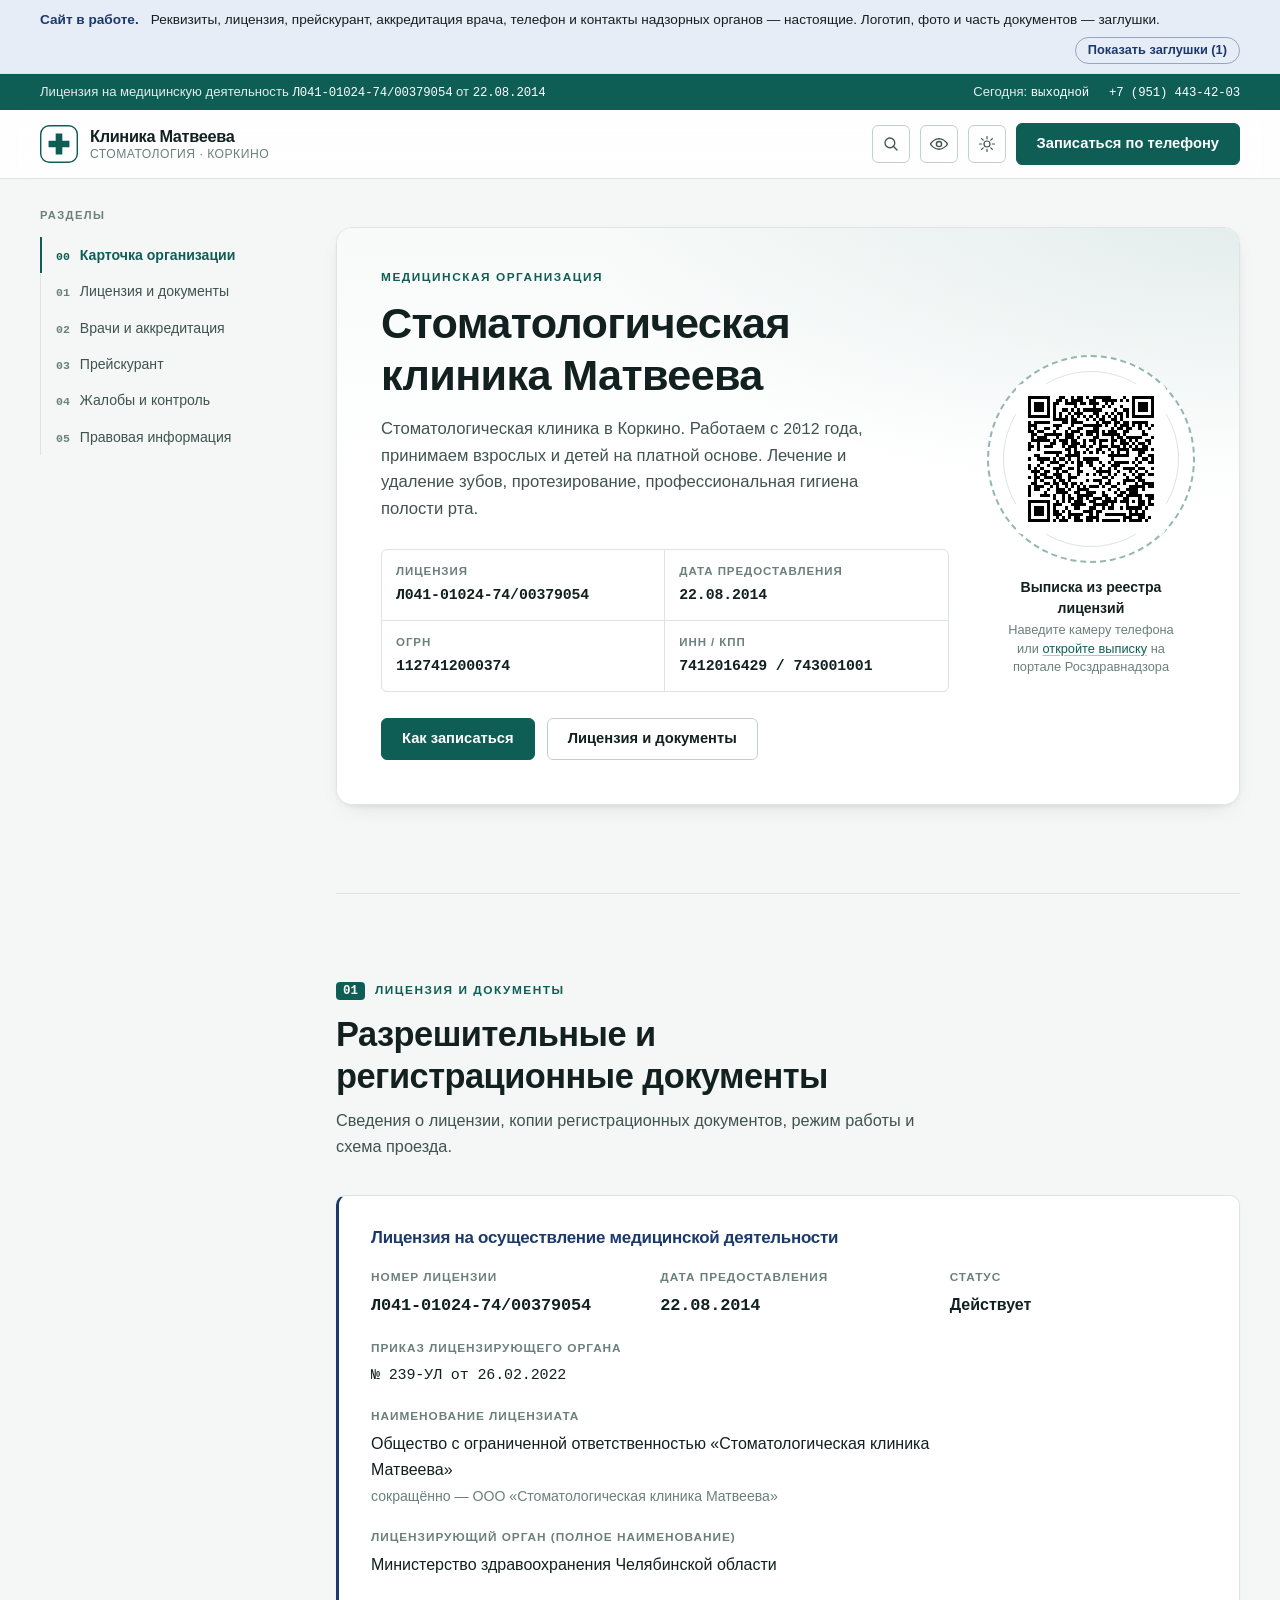
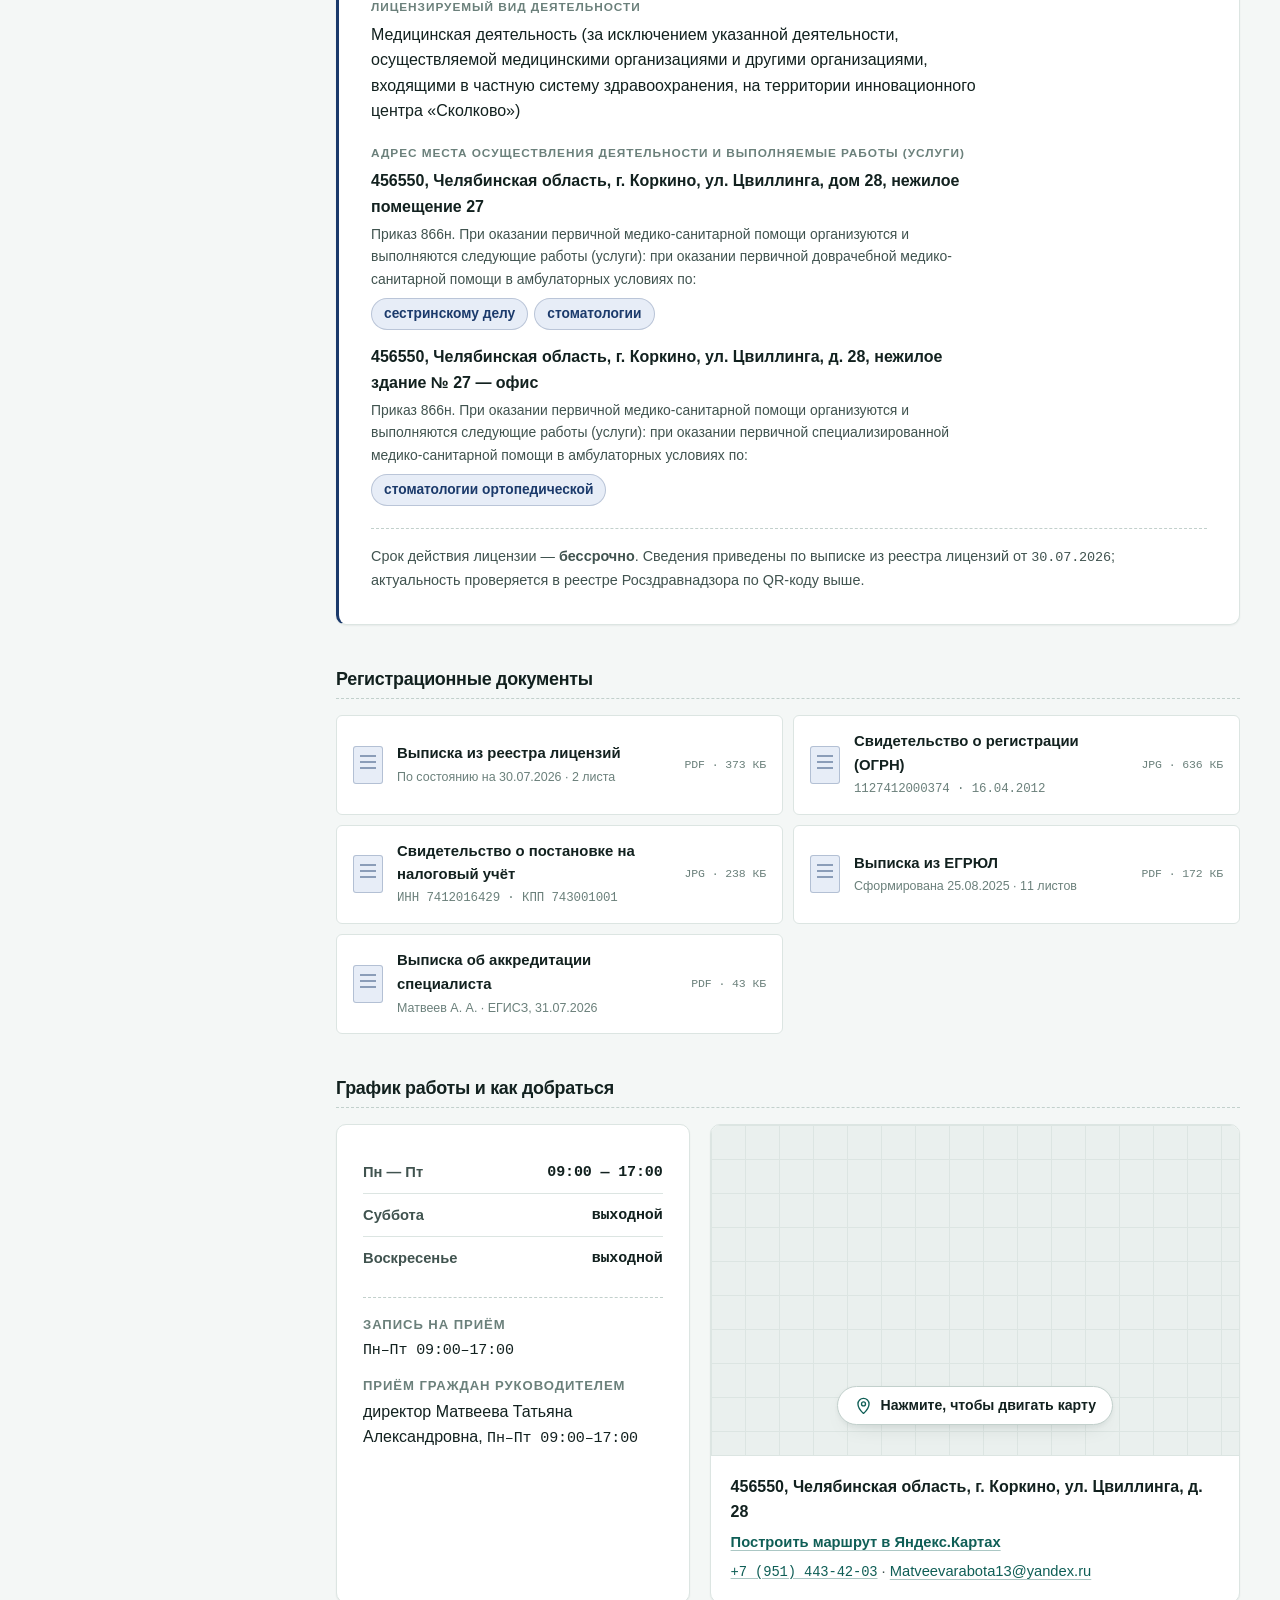
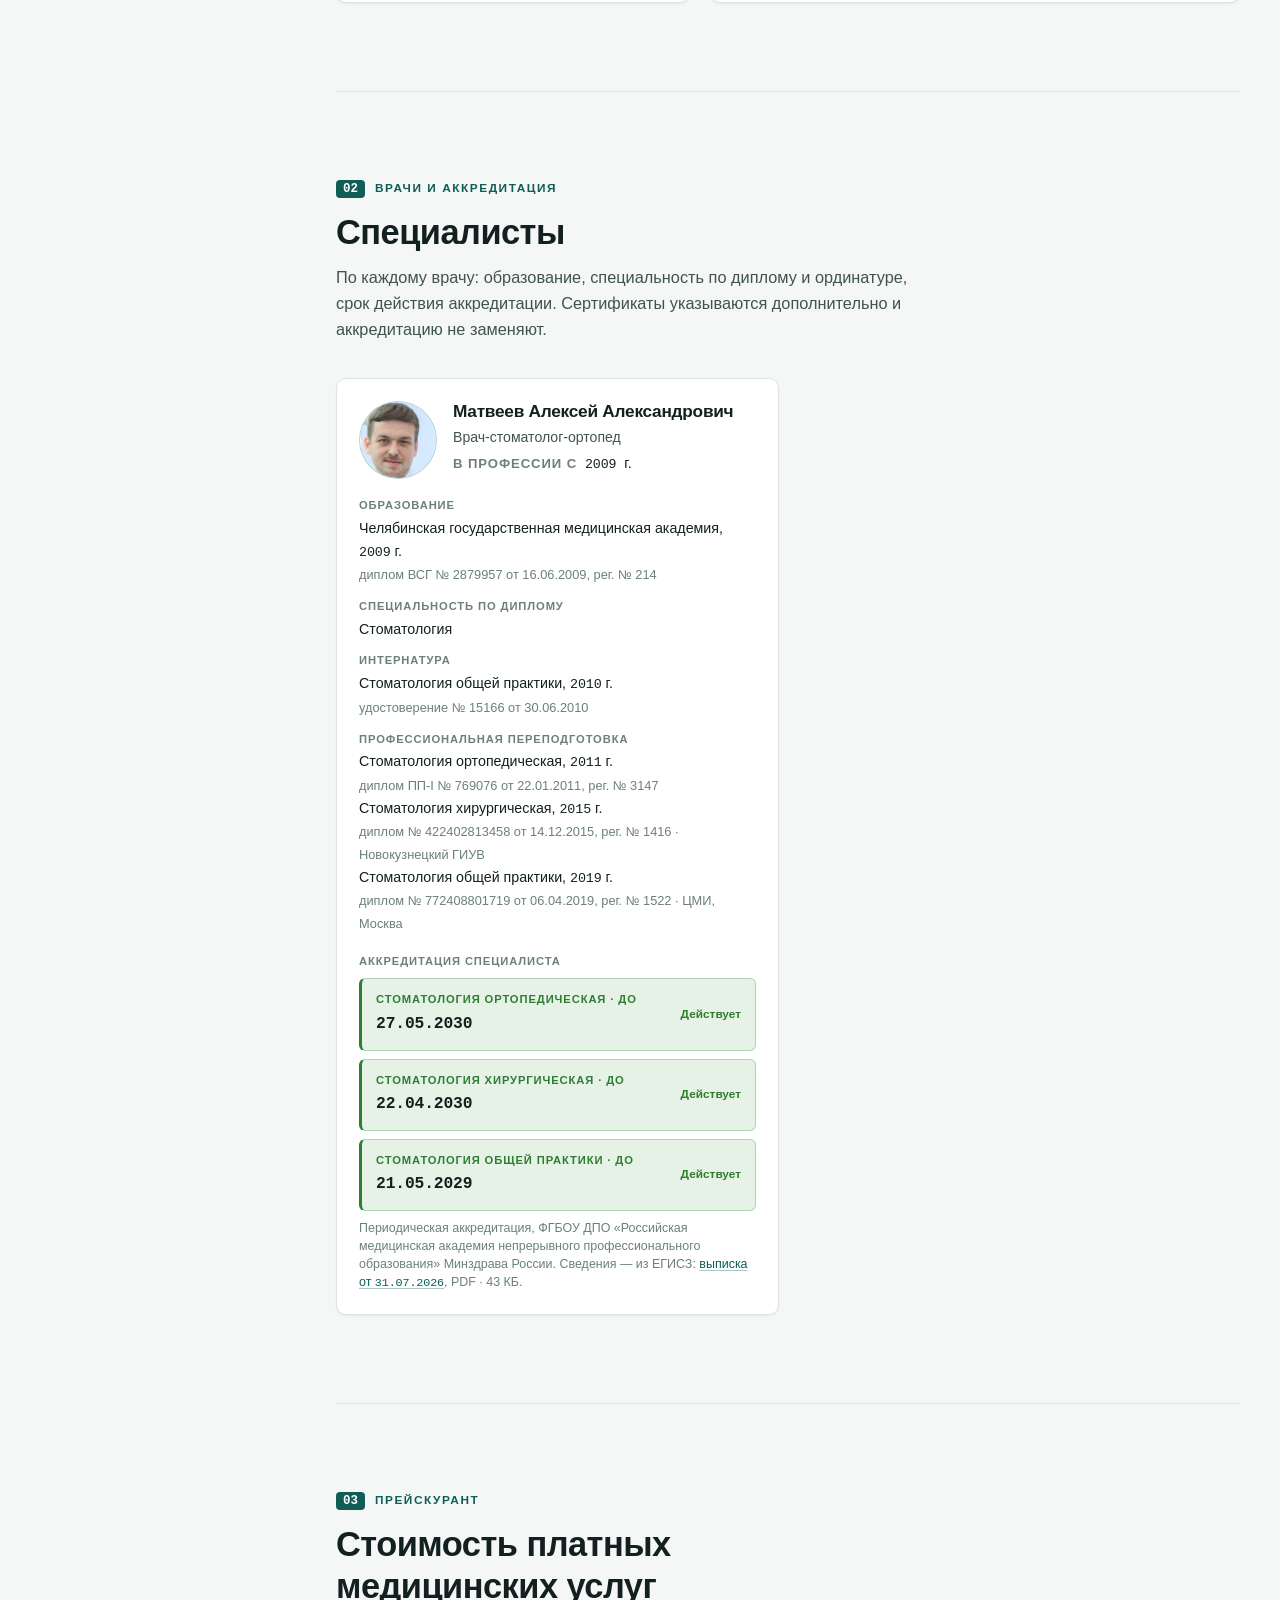
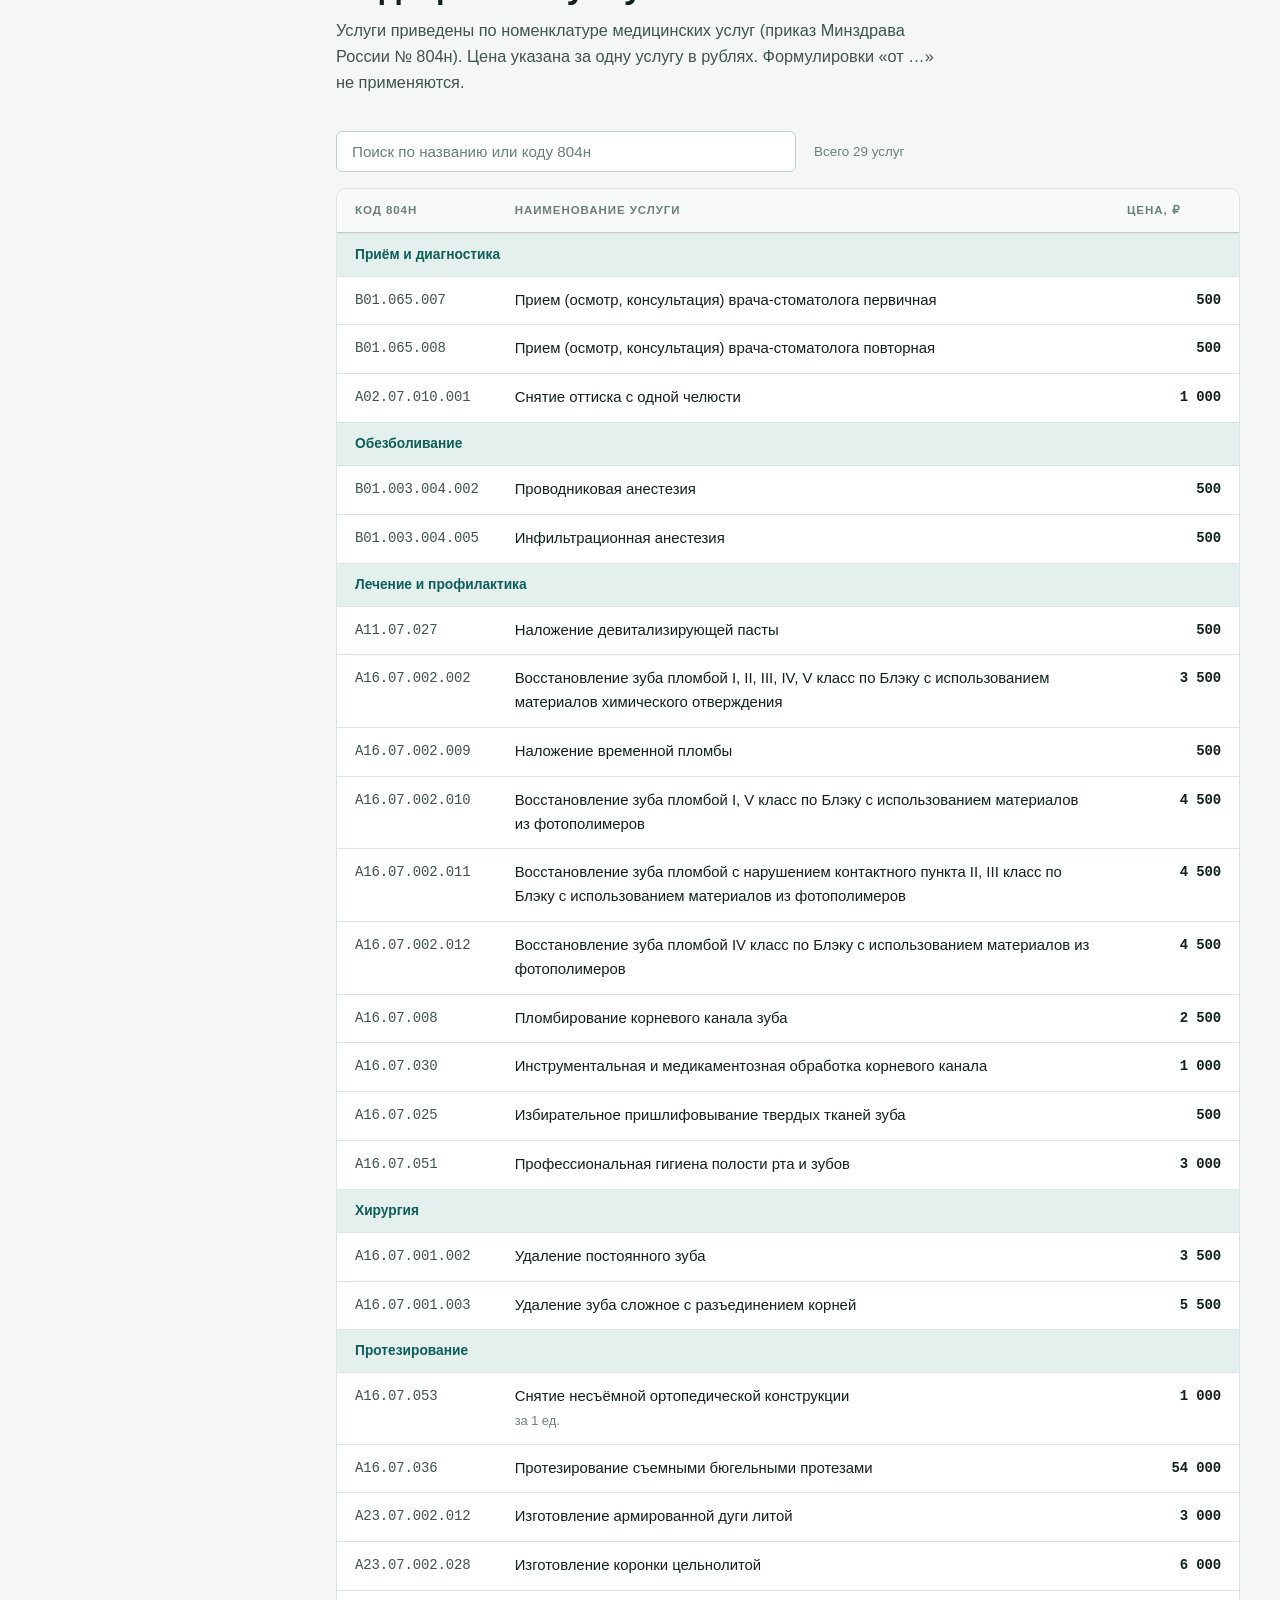
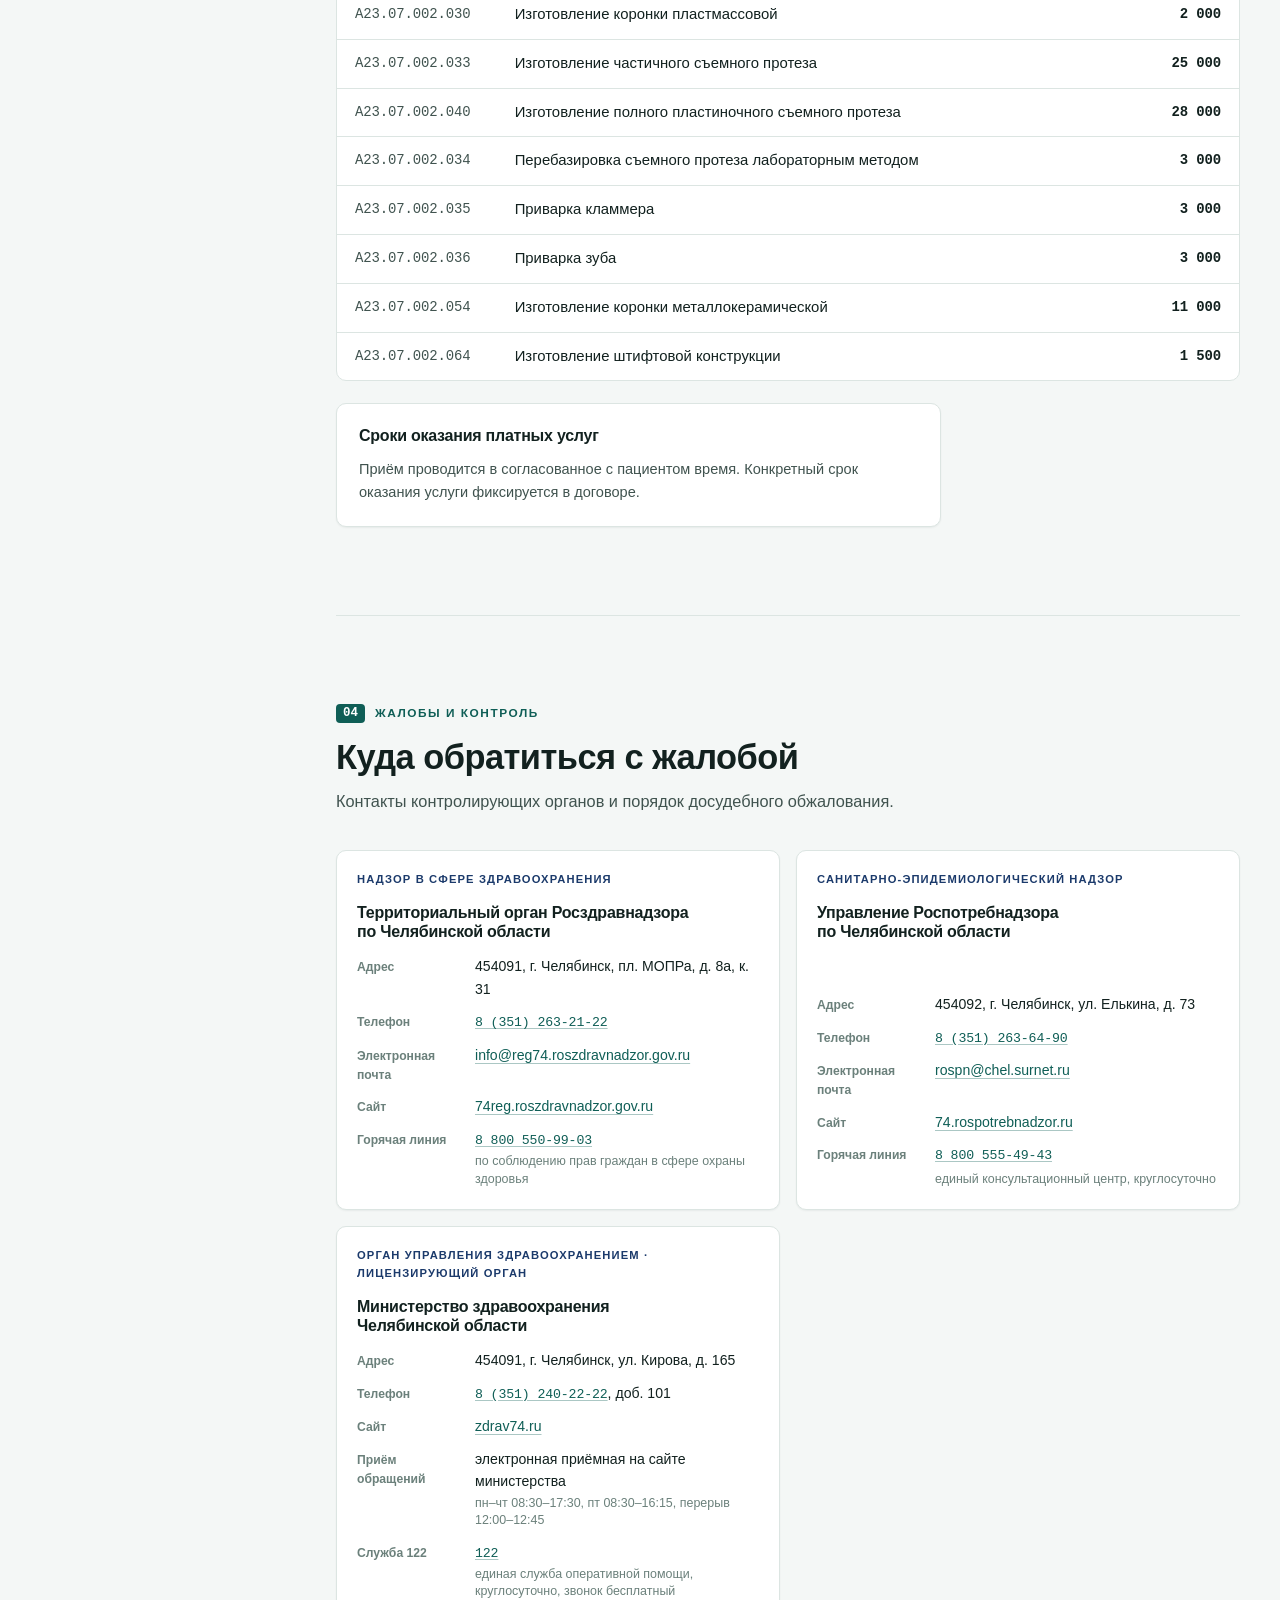
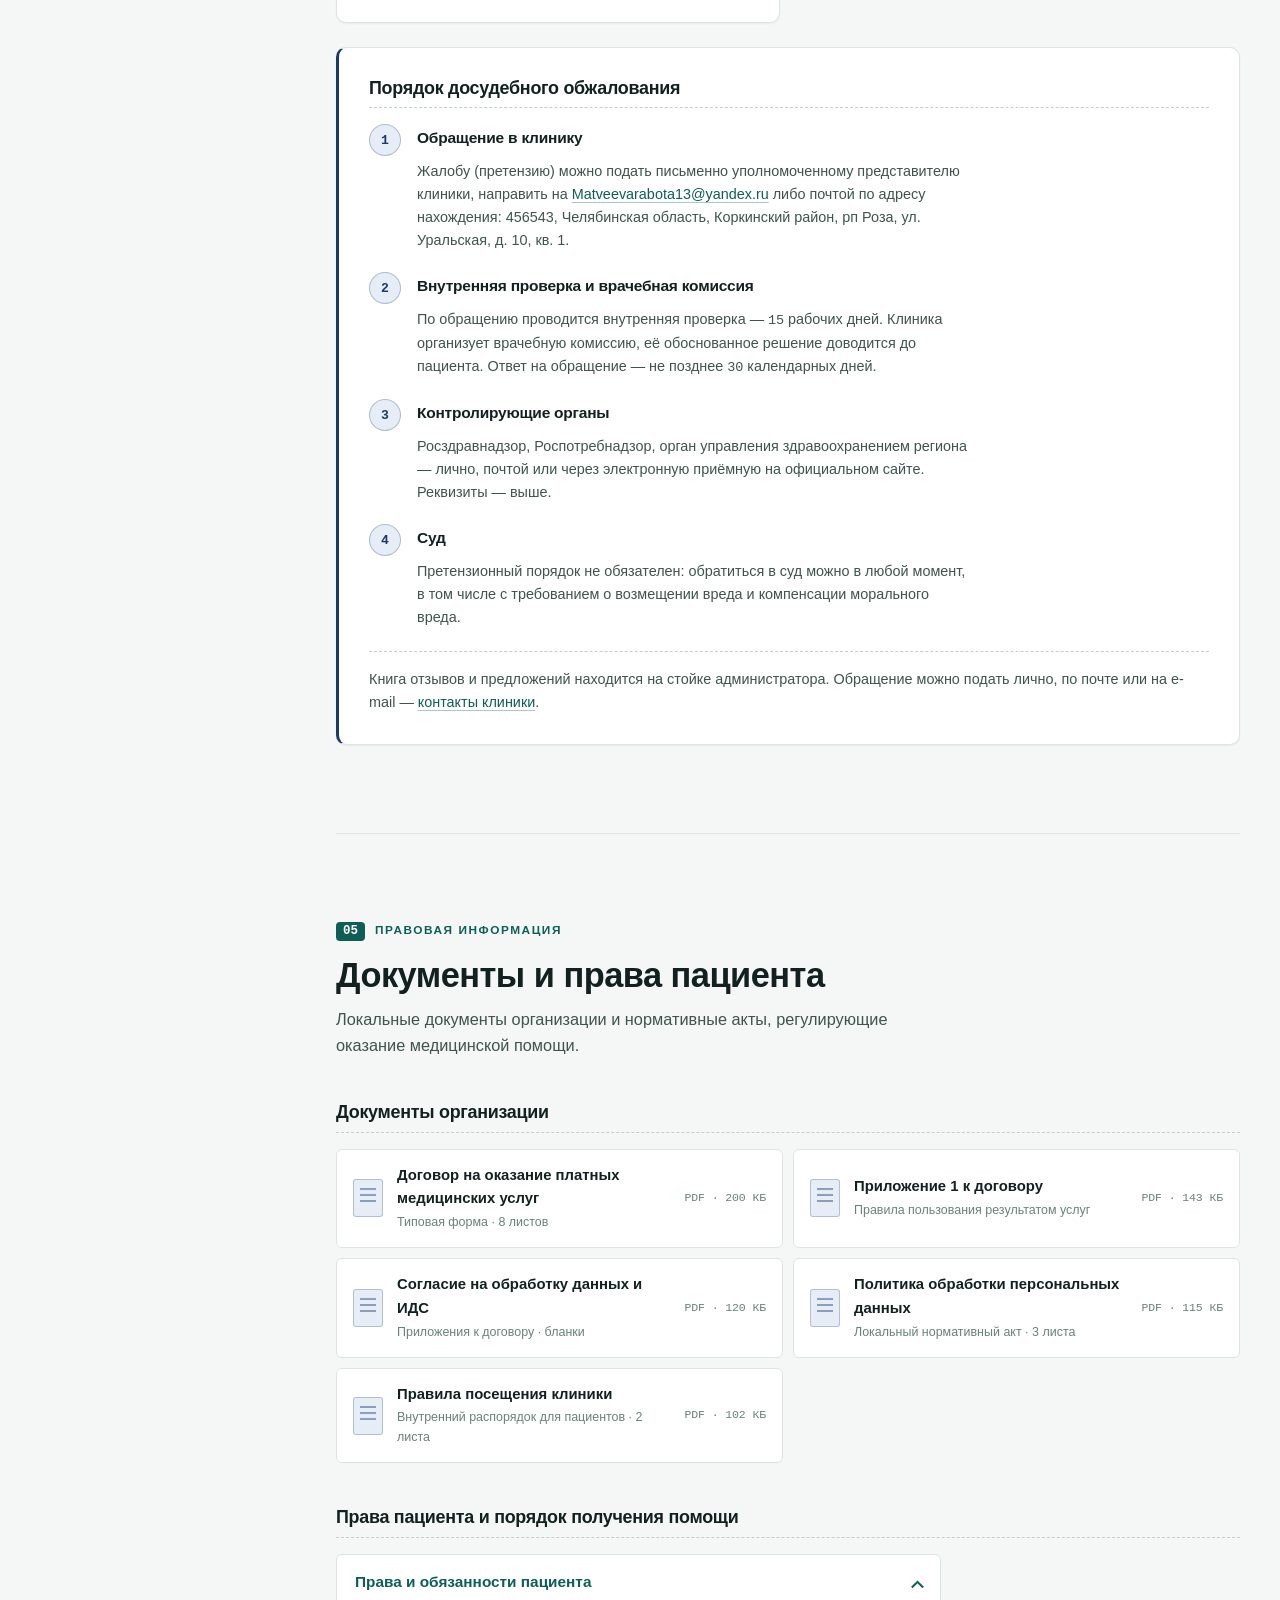
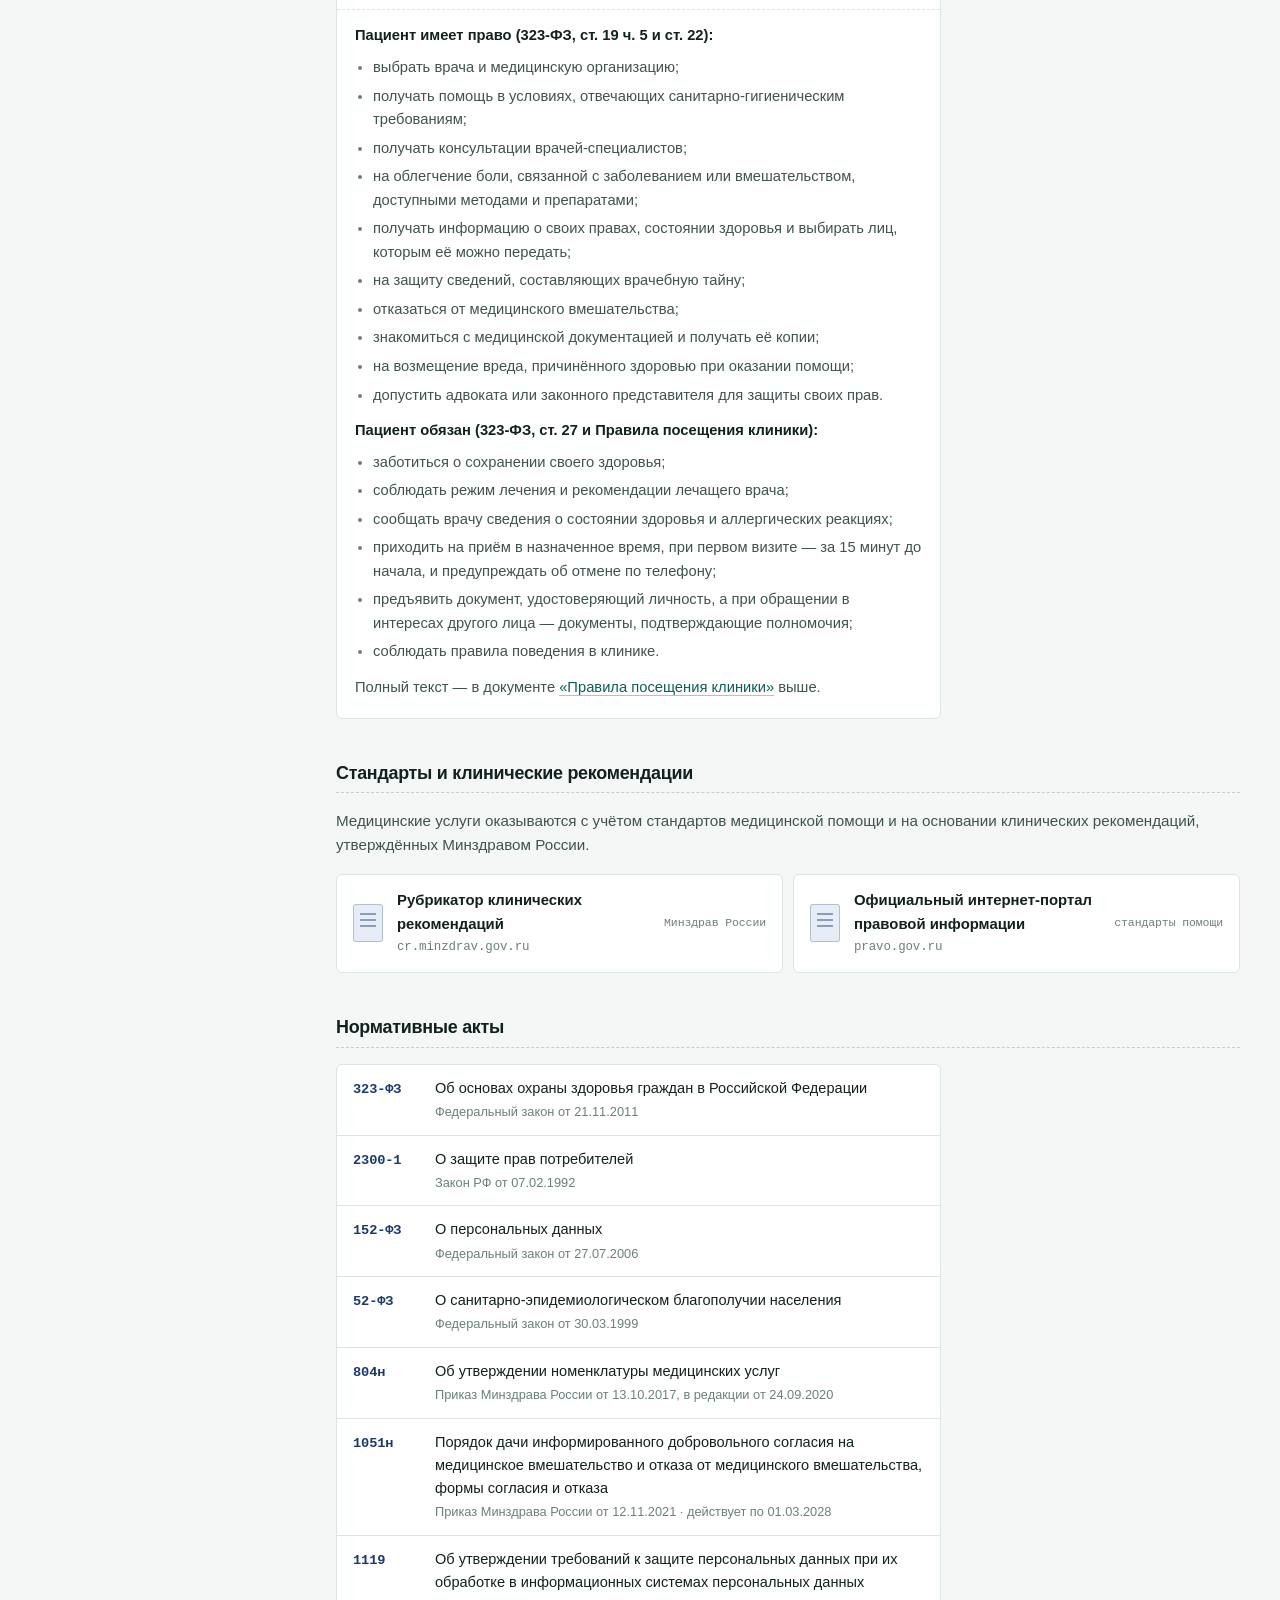
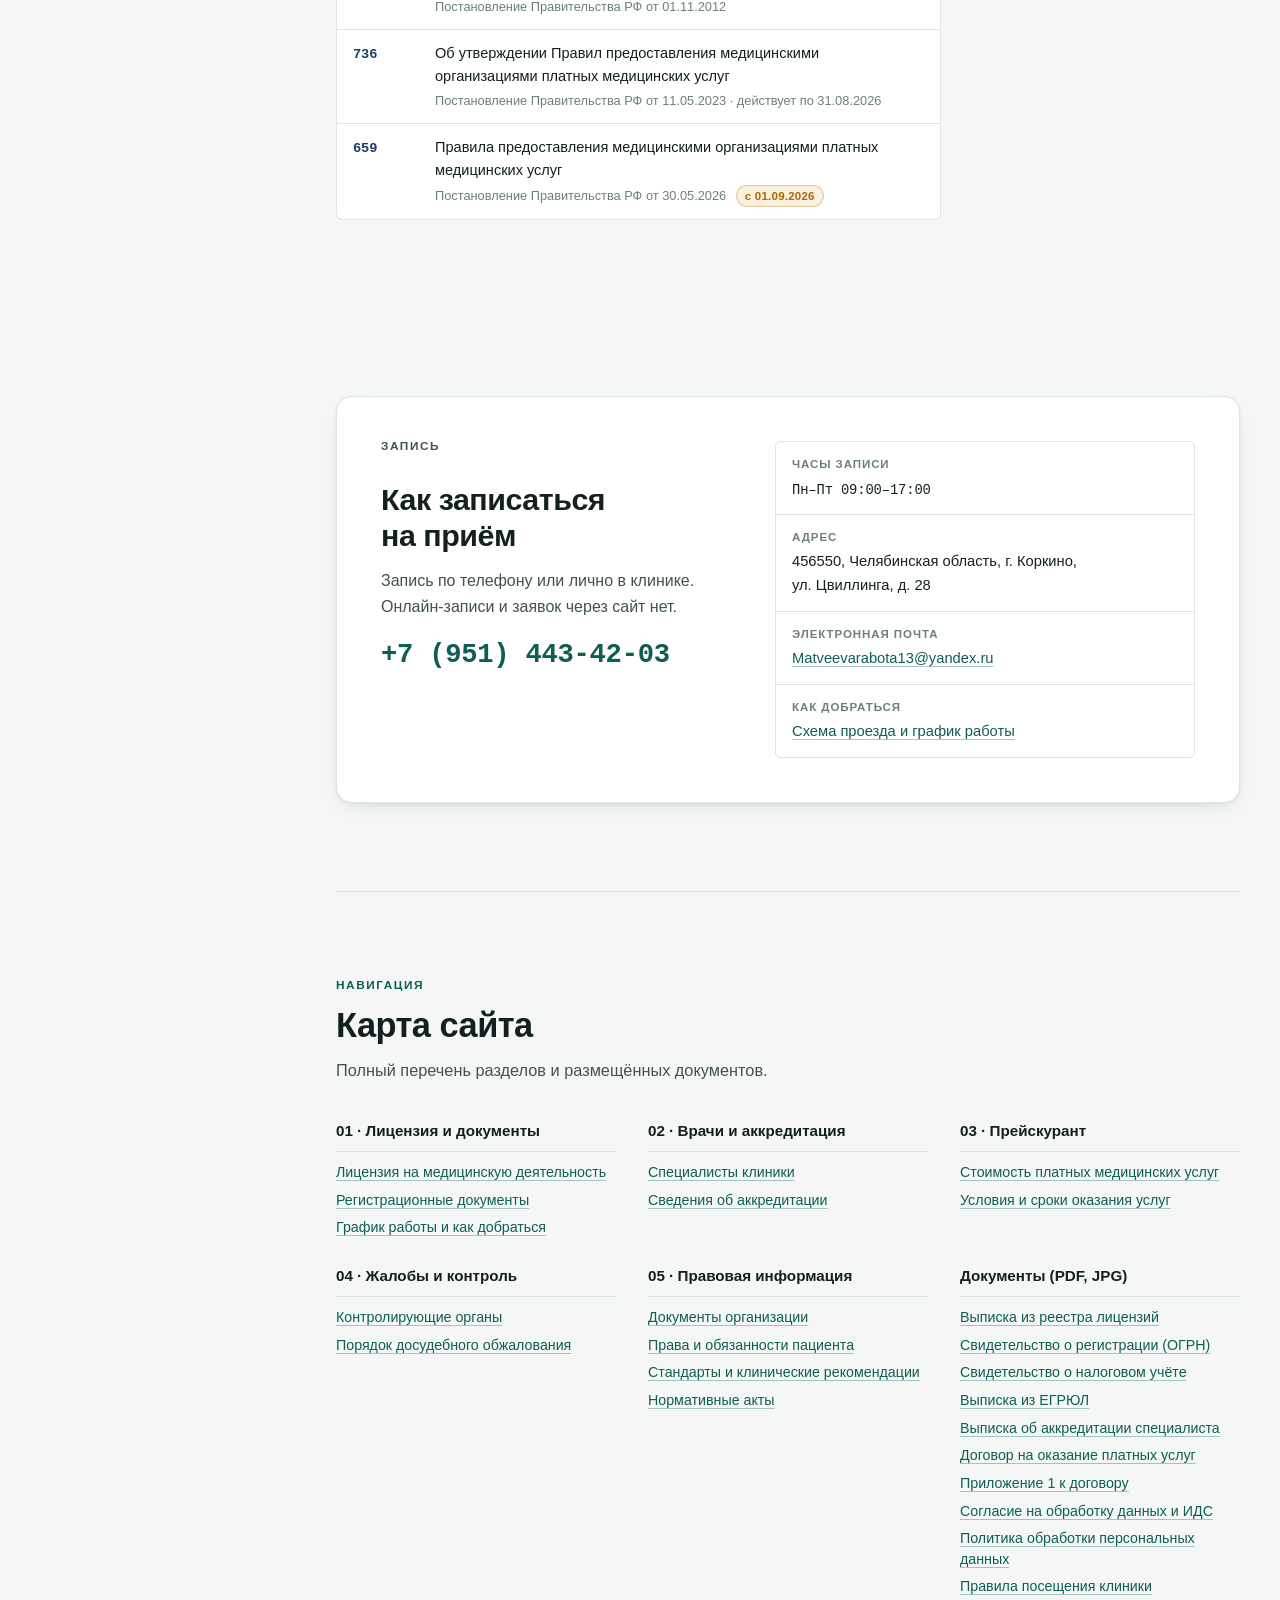
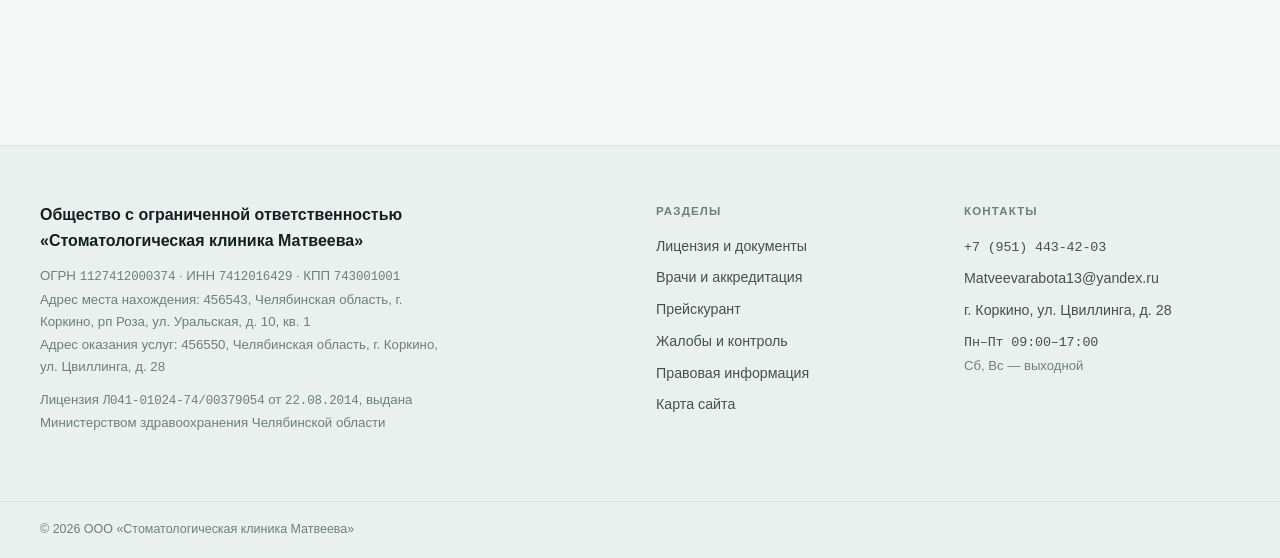
==== commit 5b274d9b: "Фото врача Кроп из присланного IMG_1723.JPG, 320×320, 16 КБ. Взят плотный квадрат по голове: вариант" ====
--- a/index.html
+++ b/index.html
@@ -396,7 +396,13 @@
 
       <article class="dr">
         <div class="dr__top">
-          <div class="dr__ph" data-fill><span aria-hidden="true">фото</span></div>
+          <!-- Кроп из присланного IMG_1723.JPG: плотный квадрат по голове.
+               Кроп с плечами на кружке 62–78 px давал слишком мелкое лицо.
+               Водяной знак фотостудии в правом нижнем углу оригинала
+               и бейдж с ФИО в кроп не попадают.
+               320×320 — с запасом для экранов 3x. -->
+          <div class="dr__ph"><img src="assets/img/dr-matveev.jpg" width="320" height="320"
+               alt="Матвеев Алексей Александрович, врач-стоматолог-ортопед" loading="lazy"></div>
           <div class="dr__id">
             <h3 class="dr__name">Матвеев Алексей Александрович</h3>
             <p class="dr__pos">Врач-стоматолог-ортопед</p>
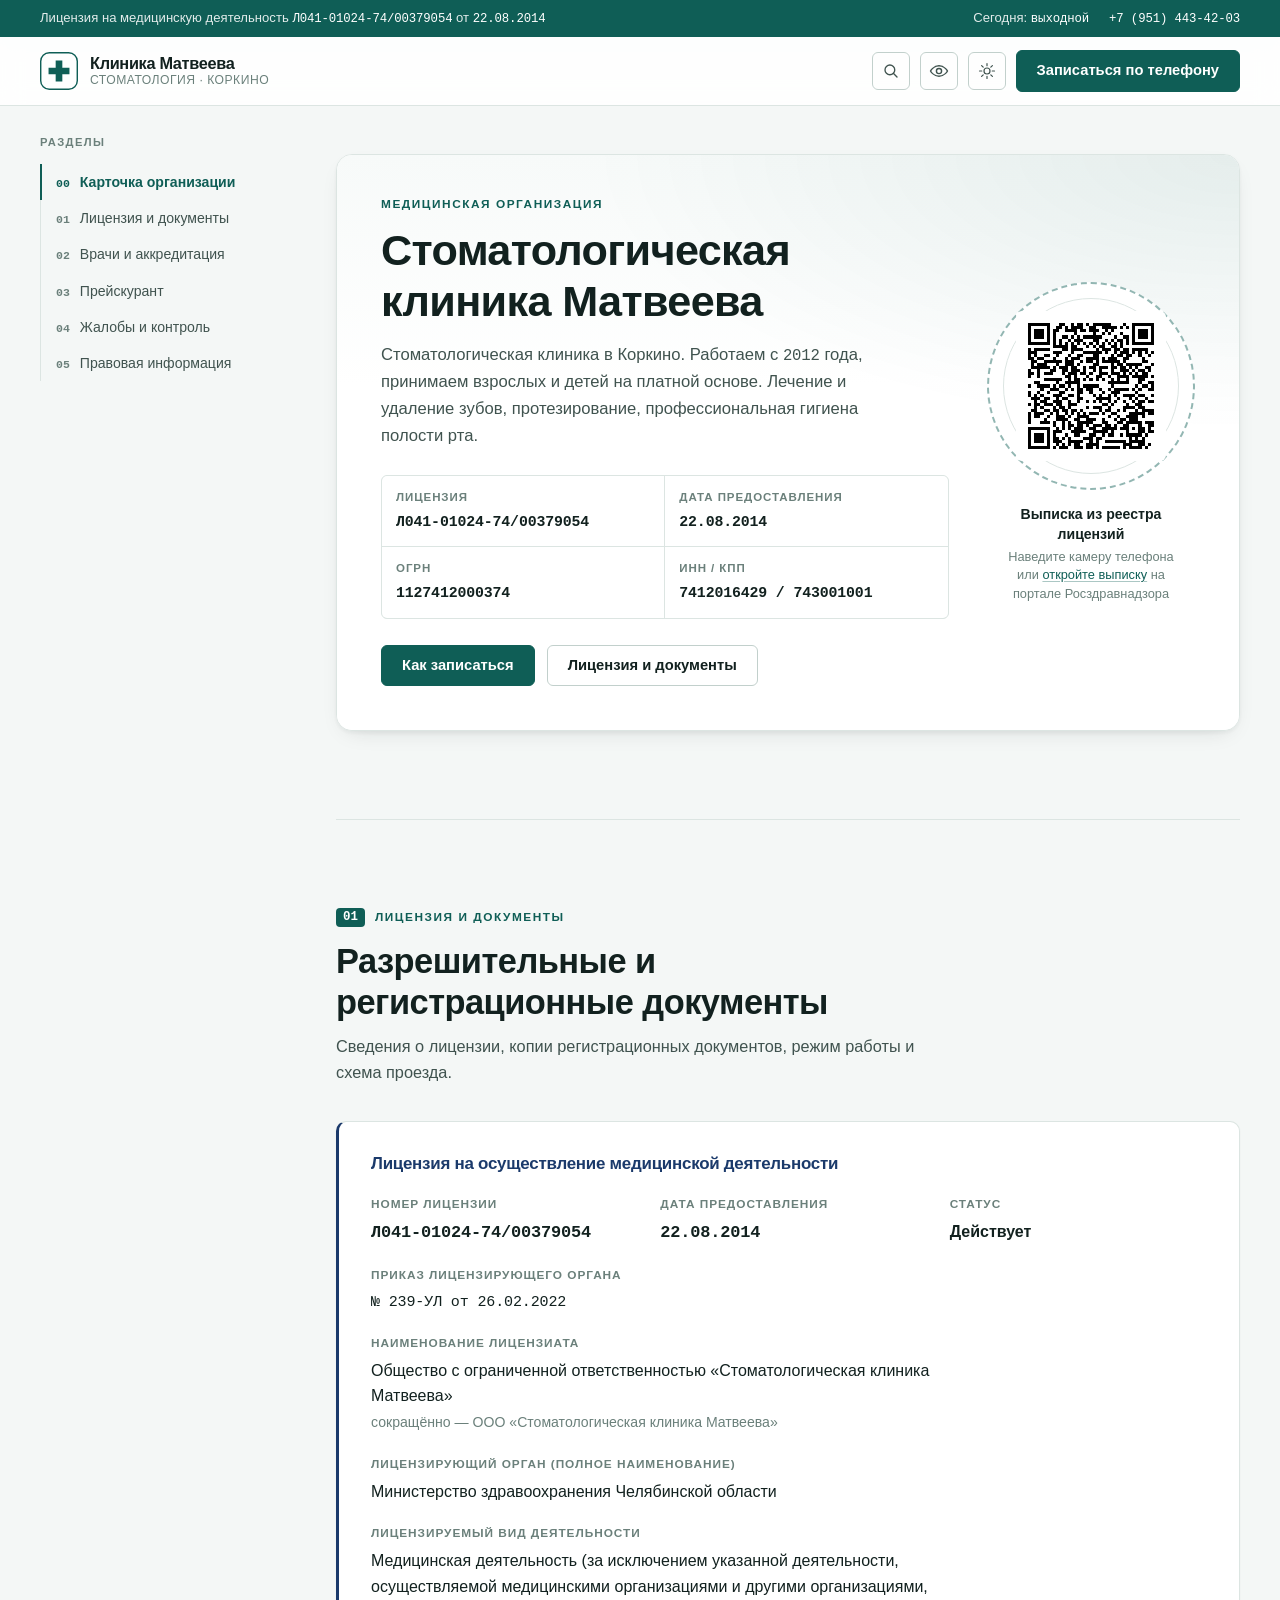
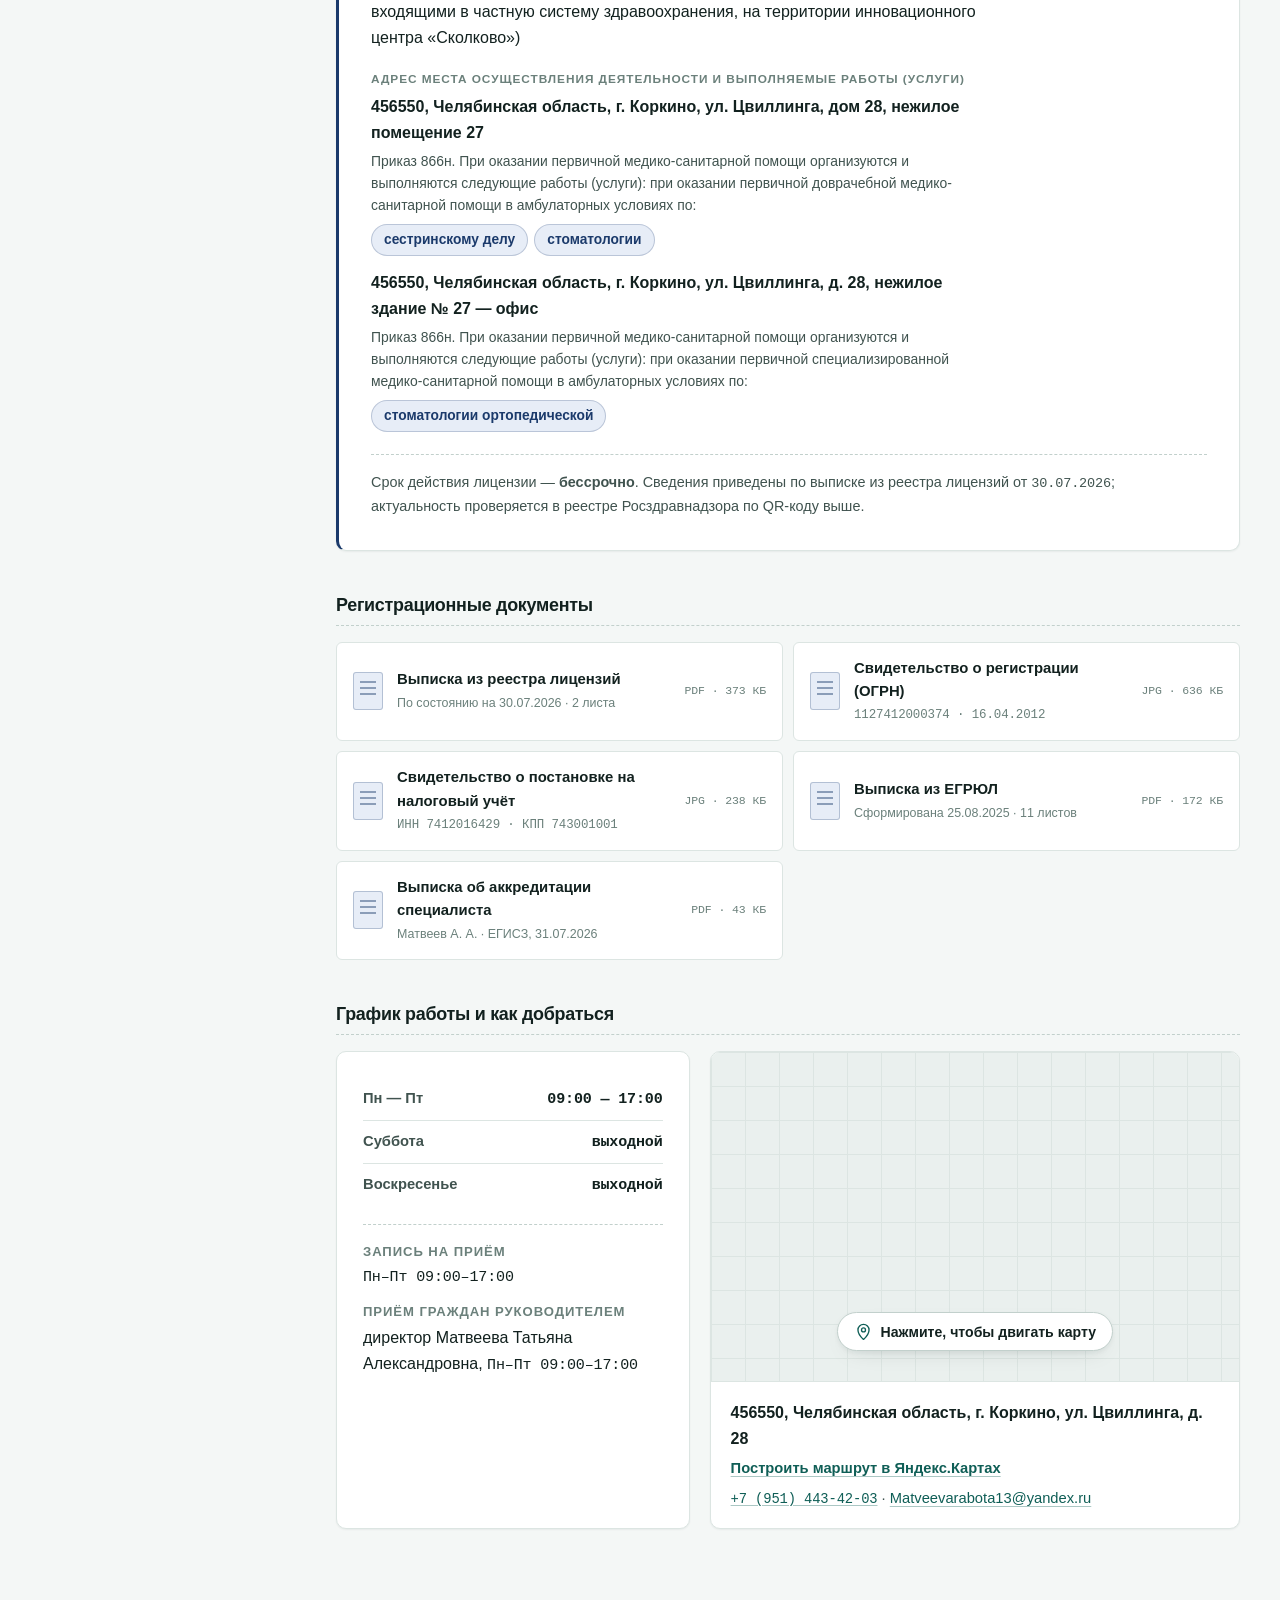
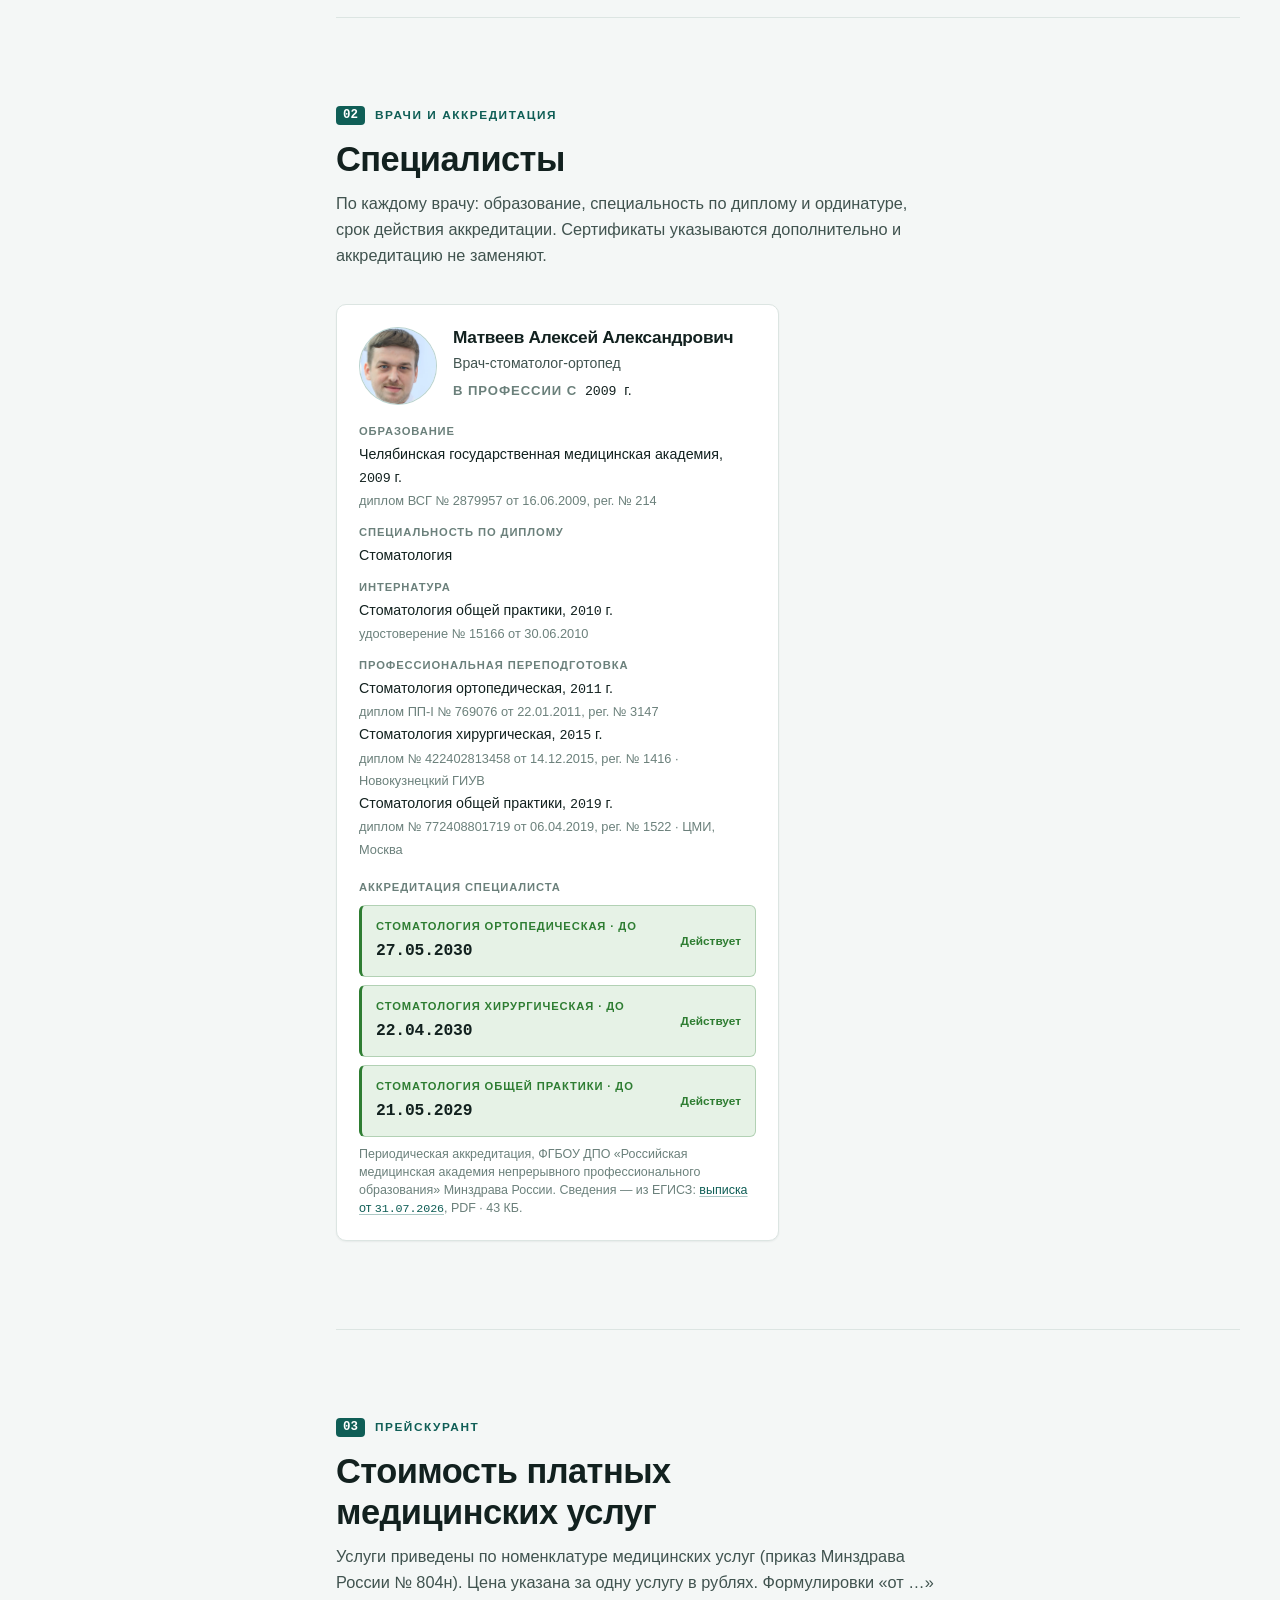
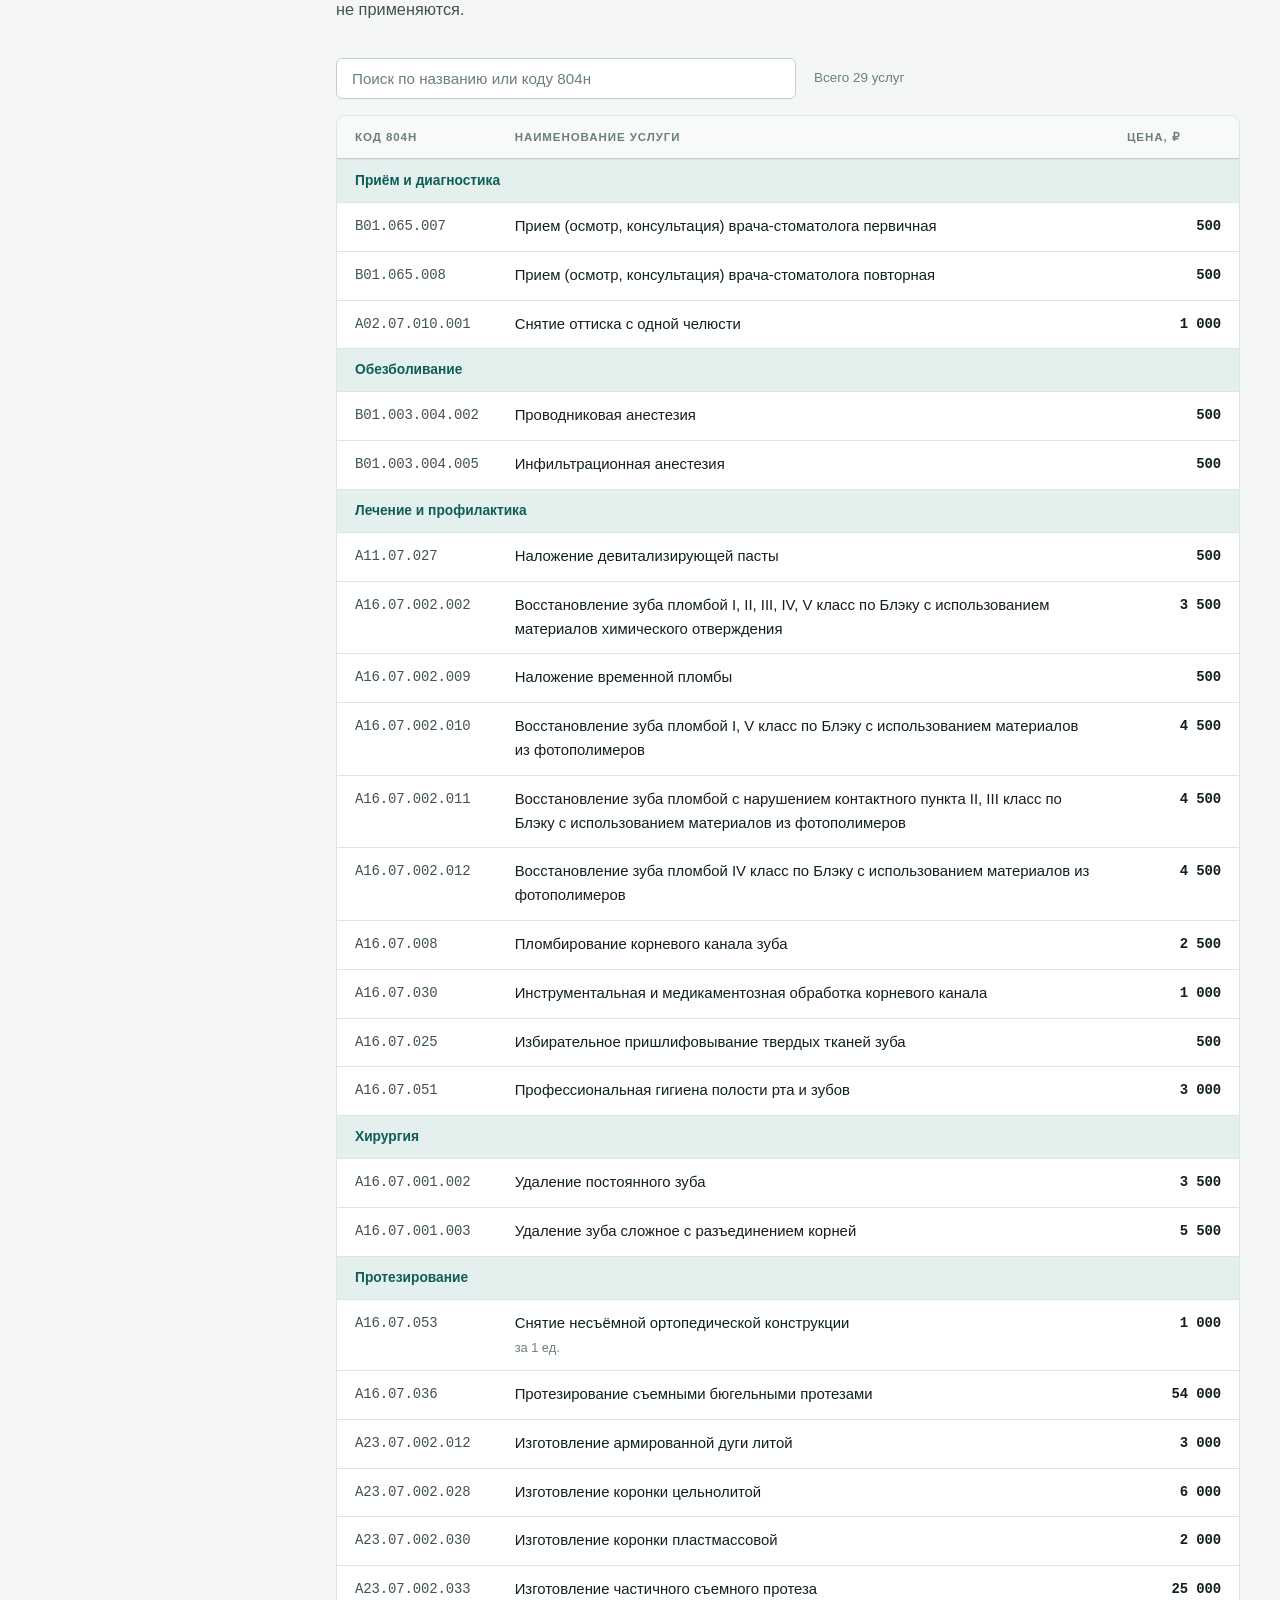
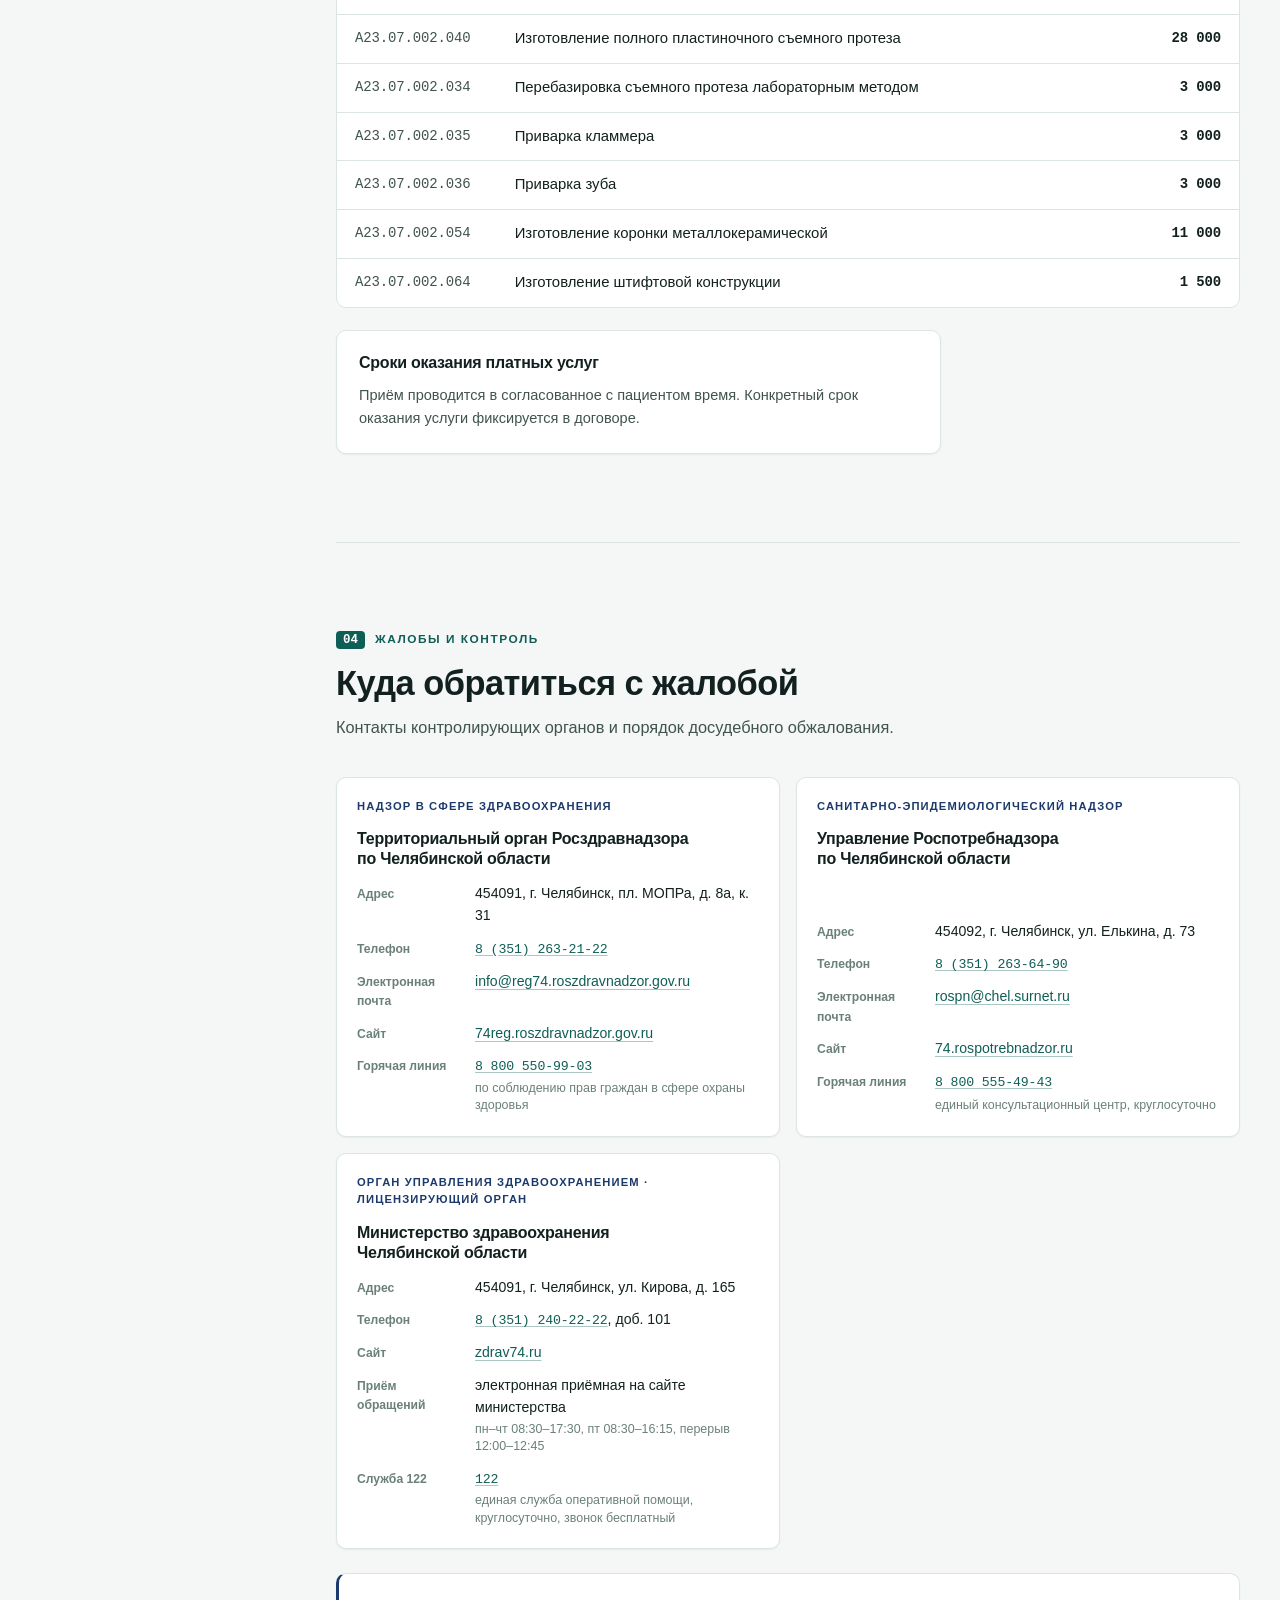
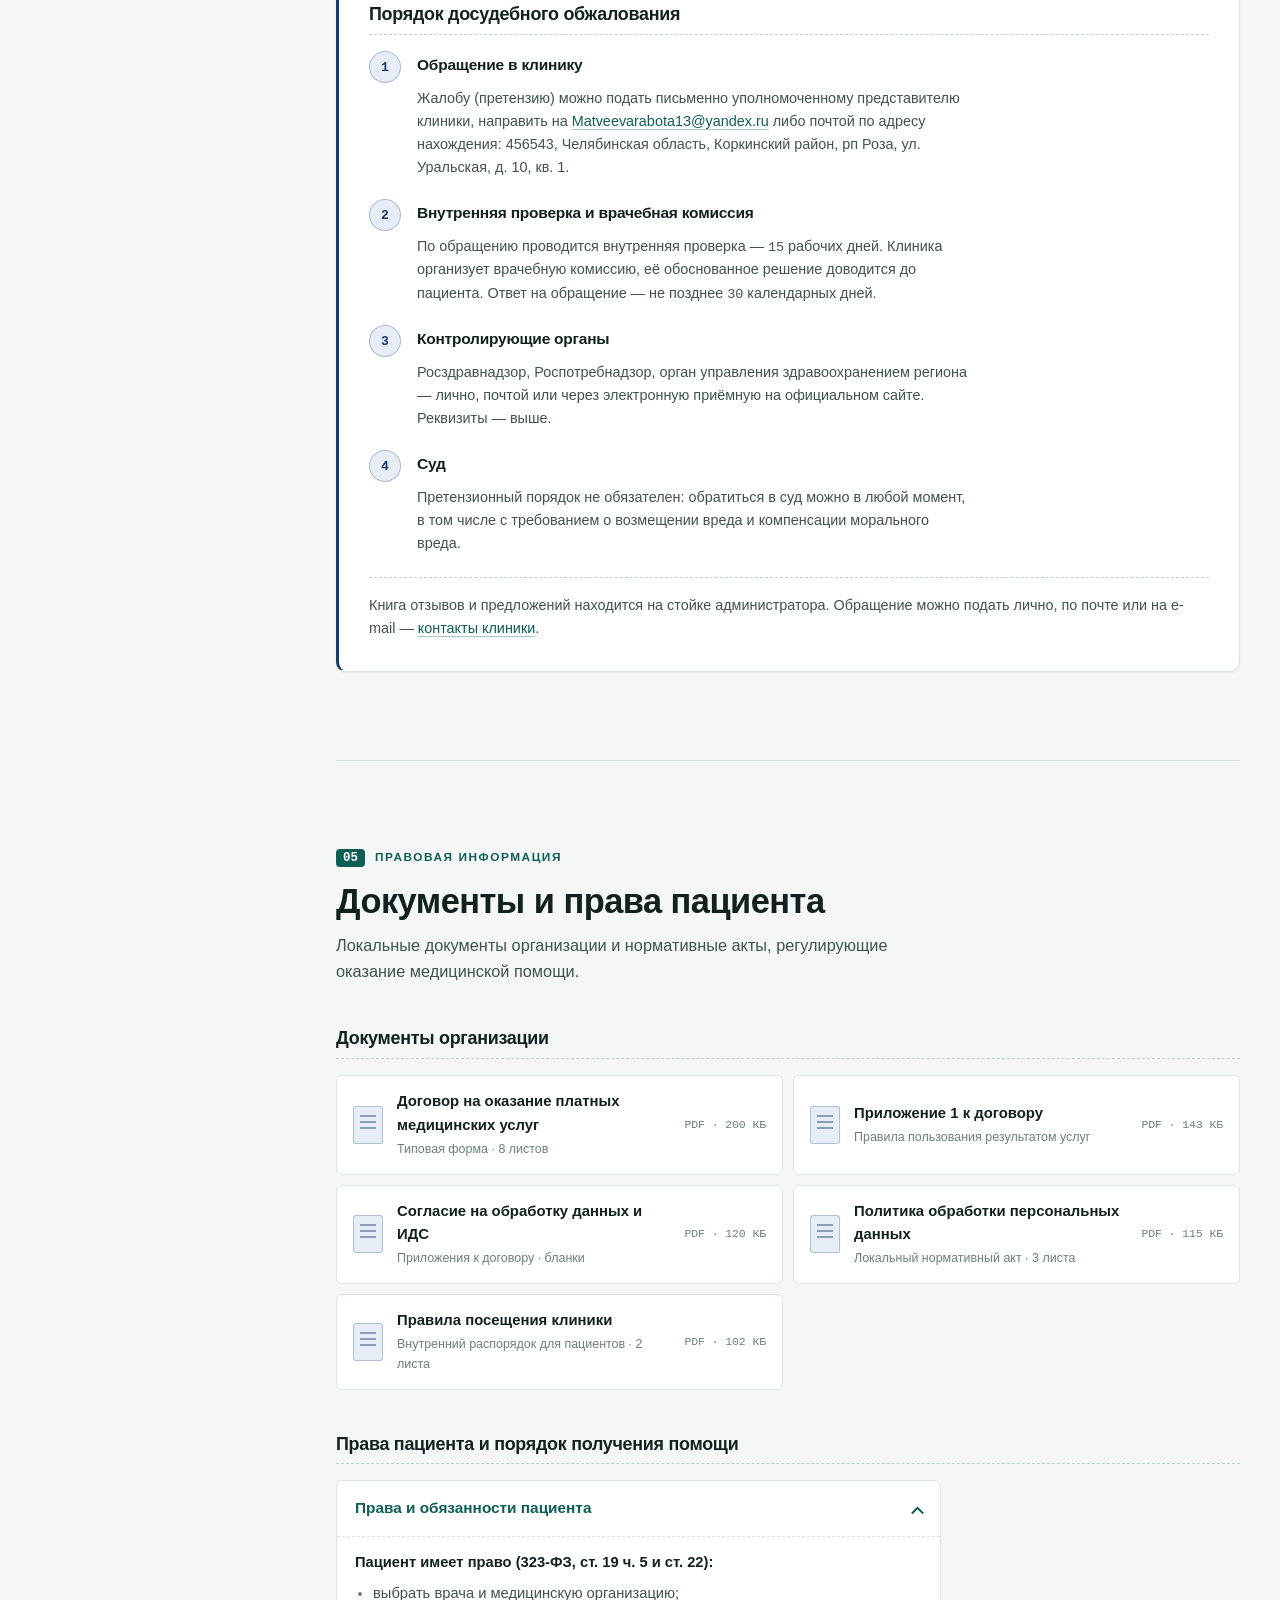
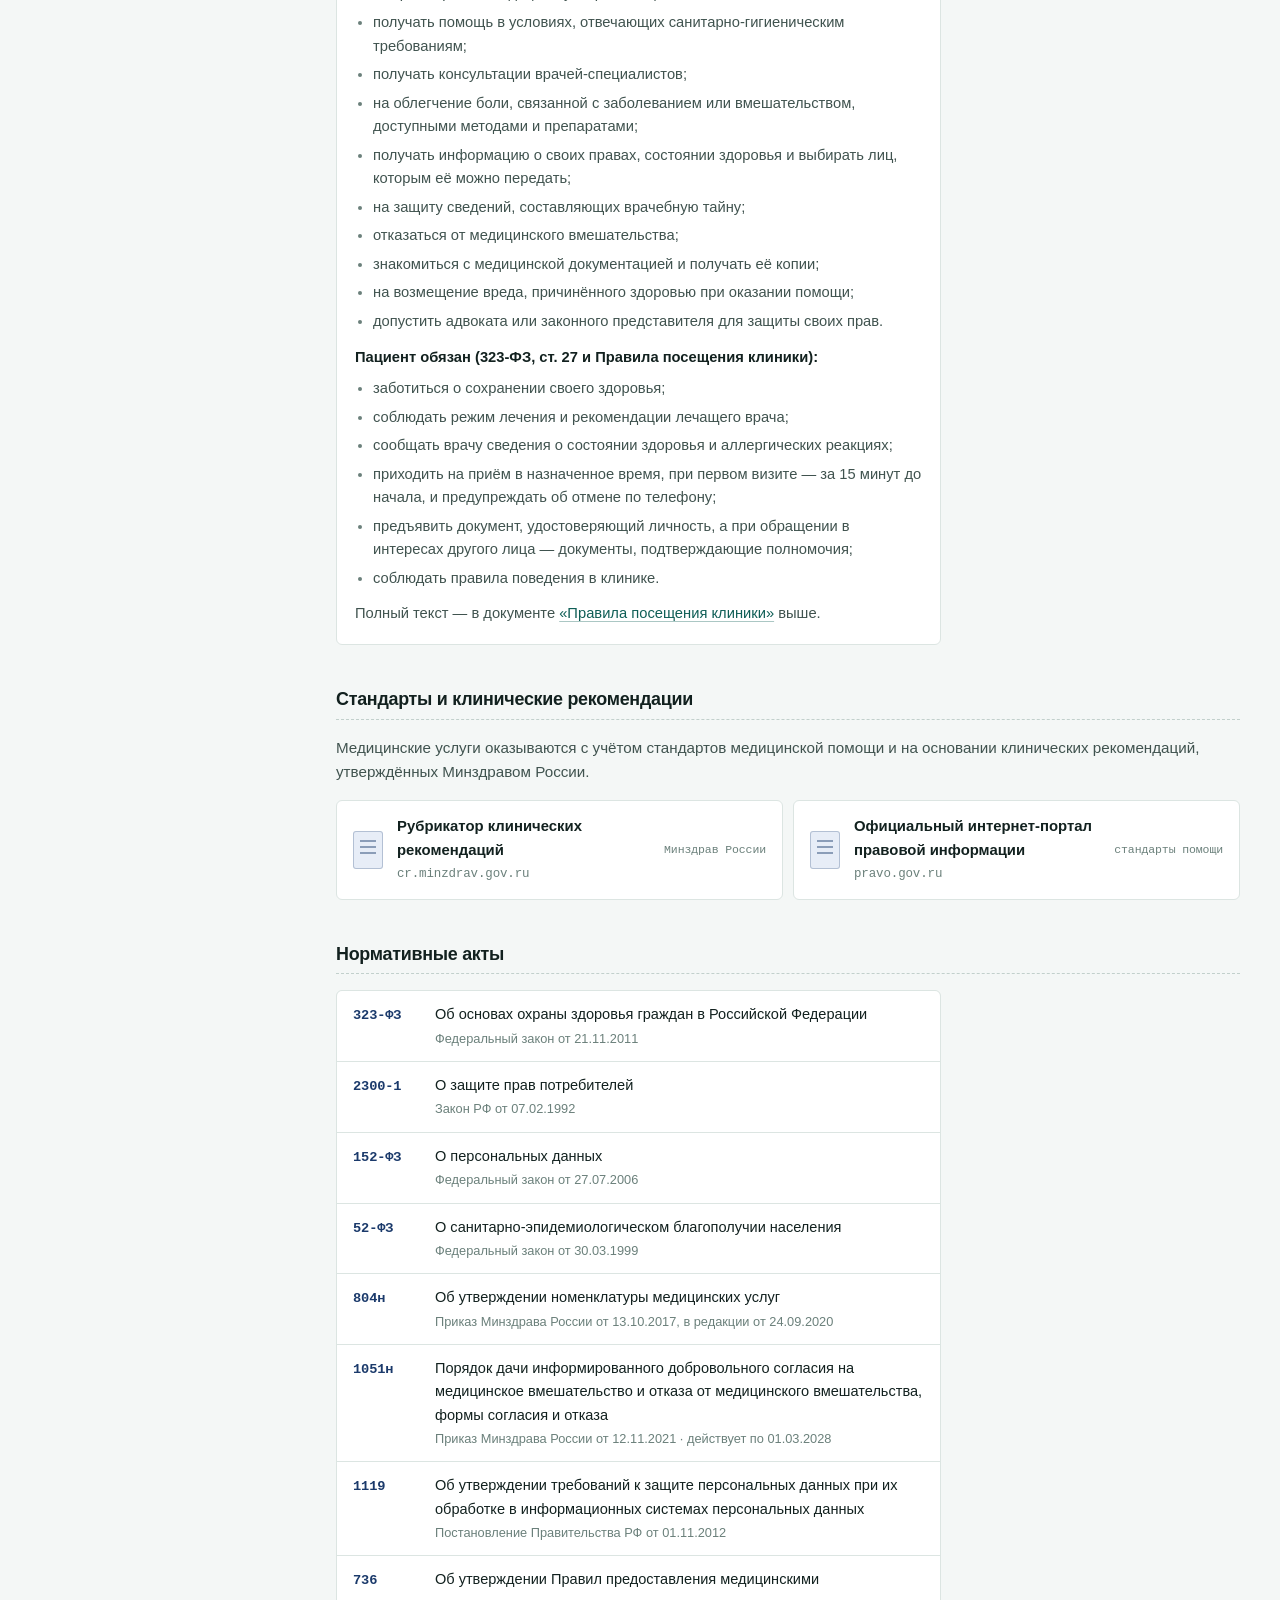
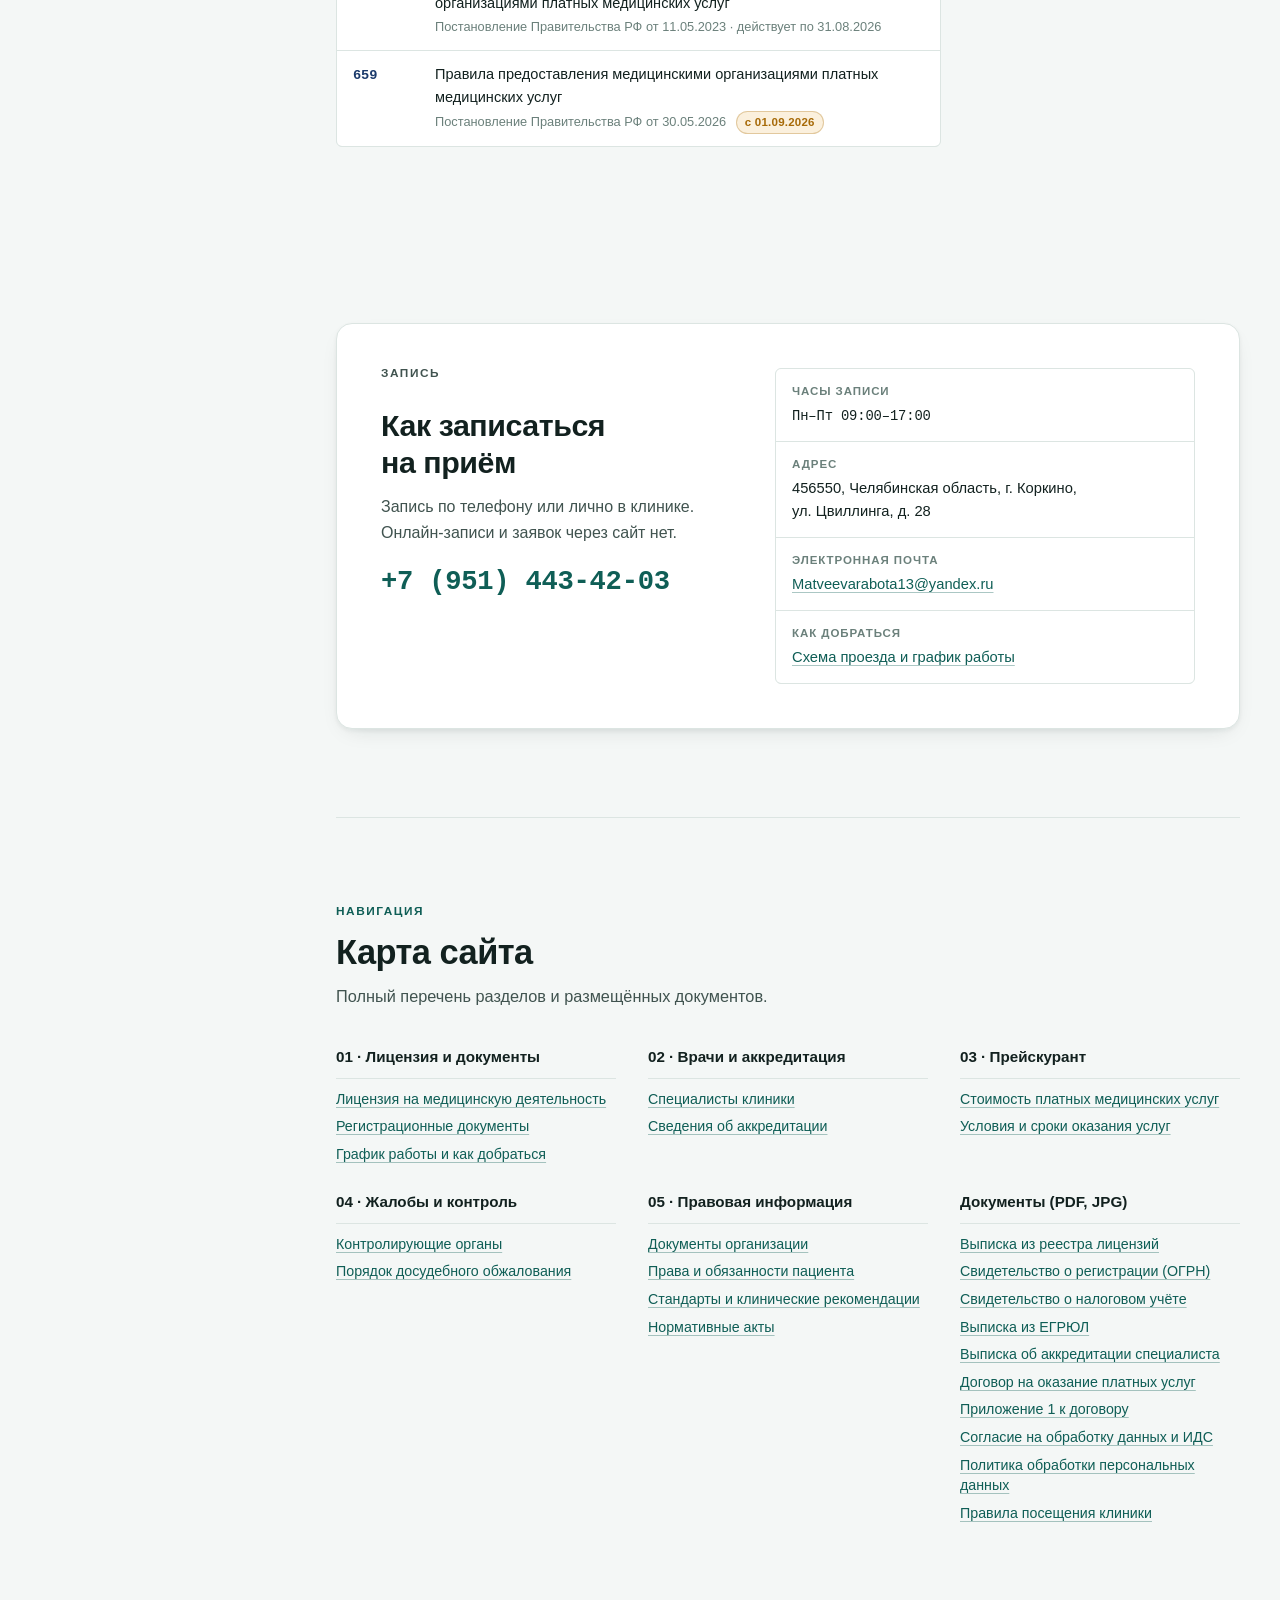
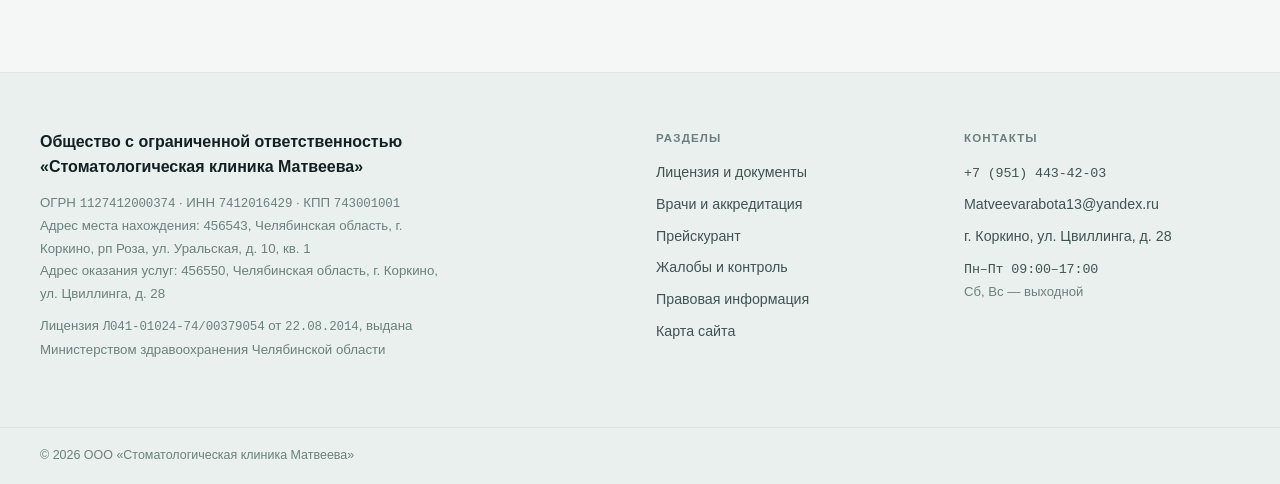
==== commit a19dc051: "Убрать плашку черновика; подготовка к заливке на Timeweb Удалены блок .template-banner, кнопка «Пока" ====
--- a/index.html
+++ b/index.html
@@ -50,18 +50,6 @@
 <body>
 
 <a class="skip-link" href="#content">Перейти к содержанию</a>
-
-<!-- ============================================================
-     Сайт в работе. Незаполненные места помечены атрибутом data-fill
-     и подсвечиваются кнопкой «Показать заглушки».
-     Что осталось собрать — см. CONTENT.md.
-     Перед сдачей клиенту удалить блок .template-banner ниже.
-     ============================================================ -->
-<div class="template-banner" role="note">
-  <strong>Сайт в работе.</strong> Реквизиты, лицензия, прейскурант, аккредитация врача,
-  телефон и контакты надзорных органов — настоящие. Логотип, фото и часть документов — заглушки.
-  <button type="button" class="banner-btn" id="fillToggle" aria-pressed="false">Показать заглушки</button>
-</div>
 
 <!-- ── Утилитарная строка: то, что регулятор ищет первым делом ── -->
 <div class="utilbar">
@@ -84,8 +72,9 @@
   <div class="wrap masthead__in">
 
     <a class="brand" href="#top" aria-label="На главную">
-      <!-- ЗАМЕНИТЬ на логотип в кривых (SVG). Высота задаётся CSS, viewBox сохранить пропорциональным. -->
-      <svg class="brand__mark" viewBox="0 0 40 40" role="img" aria-hidden="true" data-fill>
+      <!-- Временный знак. ЗАМЕНИТЬ на логотип в кривых (SVG), когда пришлют:
+           высота задаётся CSS, viewBox сохранить пропорциональным. -->
+      <svg class="brand__mark" viewBox="0 0 40 40" role="img" aria-hidden="true">
         <rect x="0.75" y="0.75" width="38.5" height="38.5" rx="9" fill="none" stroke="currentColor" stroke-width="1.5"/>
         <path d="M16.5 9h7v7.5H31v7h-7.5V31h-7v-7.5H9v-7h7.5z" fill="currentColor"/>
       </svg>
--- a/assets/css/styles.css
+++ b/assets/css/styles.css
@@ -149,36 +149,7 @@
 
 .wrap { width: 100%; max-width: var(--wrap); margin-inline: auto; padding-inline: clamp(16px, 4vw, 40px); }
 
-/* ---------- 3. Баннер шаблона + режим заглушек ---------- */
-.template-banner {
-  background: var(--navy-soft);
-  color: var(--ink);
-  border-bottom: 1px solid var(--line);
-  font-size: .85rem;
-  padding: 9px clamp(16px, 4vw, 40px);
-  display: flex; flex-wrap: wrap; align-items: center; gap: 6px 12px;
-}
-.template-banner strong { color: var(--navy); }
-.banner-btn {
-  margin-left: auto;
-  font: 600 .8rem/1 var(--f-sans);
-  color: var(--navy);
-  background: transparent;
-  border: 1px solid color-mix(in srgb, var(--navy) 40%, transparent);
-  padding: 6px 12px; border-radius: 100px; cursor: pointer;
-  transition: background .15s, color .15s;
-}
-.banner-btn:hover { background: var(--navy); color: var(--surface); }
-.banner-btn[aria-pressed="true"] { background: var(--navy); color: var(--surface); }
-
-body.show-fill [data-fill] {
-  outline: 1px dashed color-mix(in srgb, var(--warn) 65%, transparent);
-  outline-offset: 2px;
-  background: color-mix(in srgb, var(--warn-soft) 70%, transparent);
-  border-radius: 3px;
-}
-
-/* ---------- 4. Утилитарная строка ---------- */
+/* ---------- 3. Утилитарная строка ---------- */
 .utilbar {
   background: var(--primary);
   color: color-mix(in srgb, var(--primary-on) 88%, transparent);
@@ -882,7 +853,6 @@
 :root[data-vi] .burger { display: none; }
 :root[data-vi] .theme-btn { display: none; }
 :root[data-vi] #viBtn { display: grid; }
-:root[data-vi] .template-banner { display: none; }
 /* карта — картинка, в этом режиме от неё нет пользы, а тянет 300 КБ */
 :root[data-vi] .mapbox { display: none; }
 /* декоративный градиент карточки даёт серый налёт под текстом — гасим */
@@ -914,7 +884,6 @@
 /* у .btn стоит white-space: nowrap — на крупном шрифте «Лицензия
    и документы» не влезала в 390 px и толкала страницу вбок */
 :root[data-vi] .btn { white-space: normal; text-align: center; }
-:root[data-vi] .dr__ph { display: none; }
 
 /* Все ссылки подчёркнуты: цветом их в одноцветной схеме не отличить */
 :root[data-vi] a { text-decoration: underline; text-decoration-color: currentColor; }
@@ -926,7 +895,9 @@
 :root[data-vi] .laws li { border: 1px solid var(--line) !important; box-shadow: none !important; }
 
 :root[data-vi][data-vi-space="1"] body { letter-spacing: .06em; word-spacing: .14em; line-height: 1.9; }
+/* .dr__ph прячем целиком: без картинки остался бы пустой цветной кружок */
 :root[data-vi][data-vi-img="off"] img,
+:root[data-vi][data-vi-img="off"] .dr__ph,
 :root[data-vi][data-vi-img="off"] .qr,
 :root[data-vi][data-vi-img="off"] .brand__mark { display: none; }
 
@@ -955,7 +926,7 @@
 /* ---------- 21. Печать ---------- */
 @media print {
   /* .sec--cta печатаем: там контакты для записи, а не форма */
-  .utilbar, .masthead, .rail, .template-banner, .theme-btn, .pricetools,
+  .utilbar, .masthead, .rail, .theme-btn, .pricetools,
   .vip, .srch, .sec--map { display: none !important; }
   body { background: #fff; color: #000; font-size: 11pt; }
   .doc, .dr, .qa, .docs__i a { box-shadow: none; border: 1px solid #999; break-inside: avoid; }
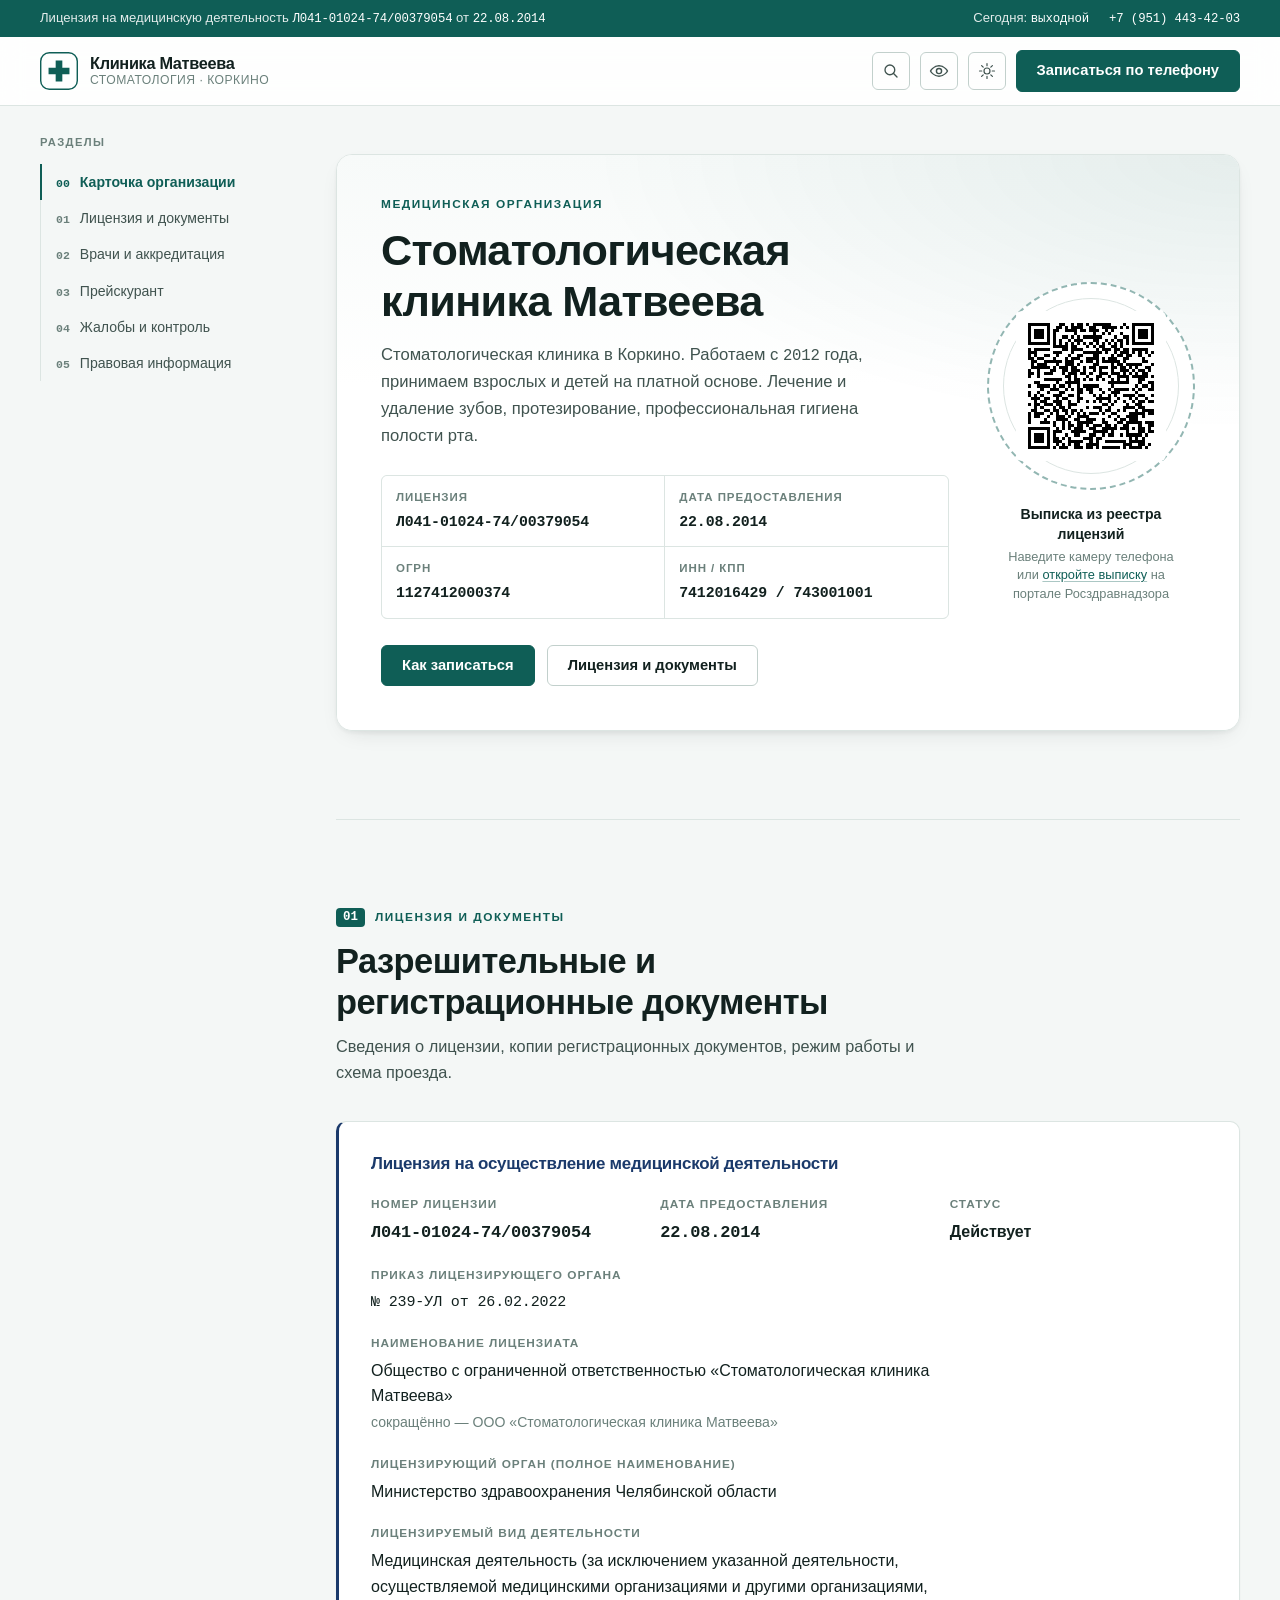
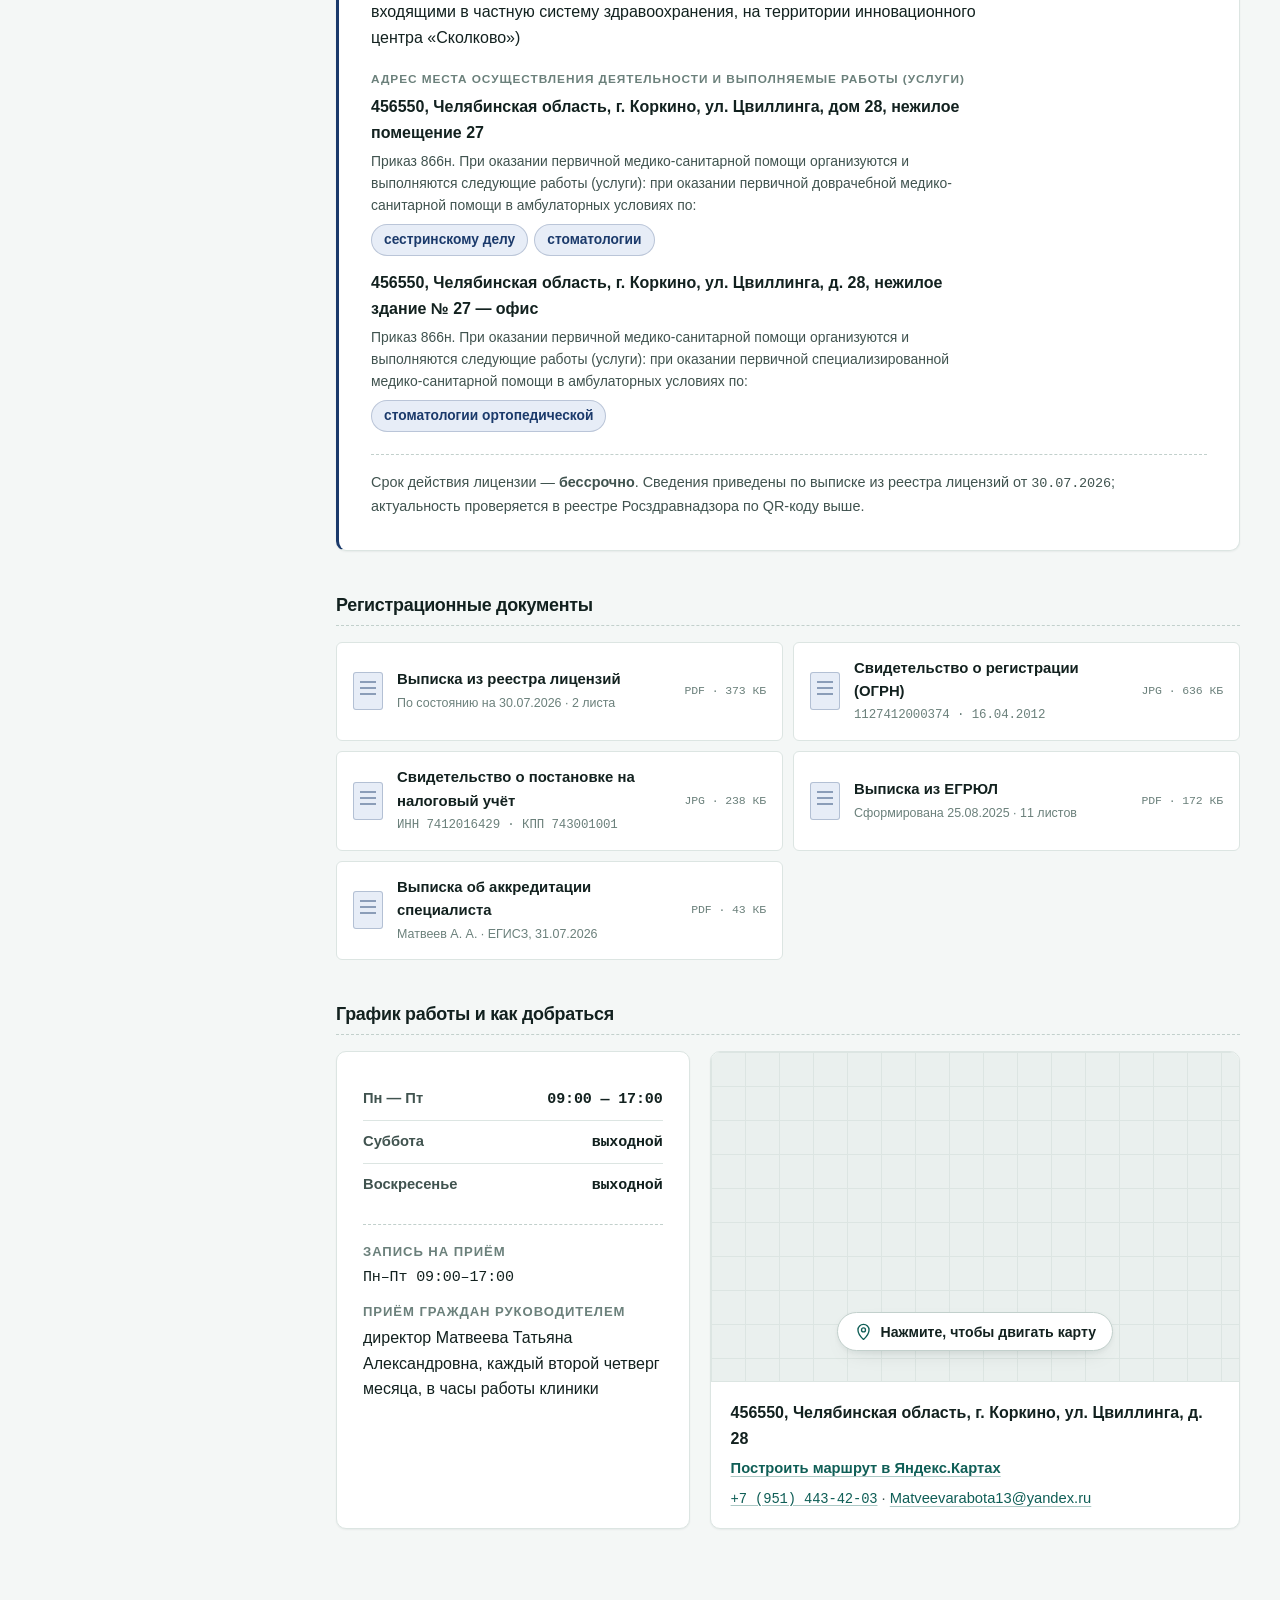
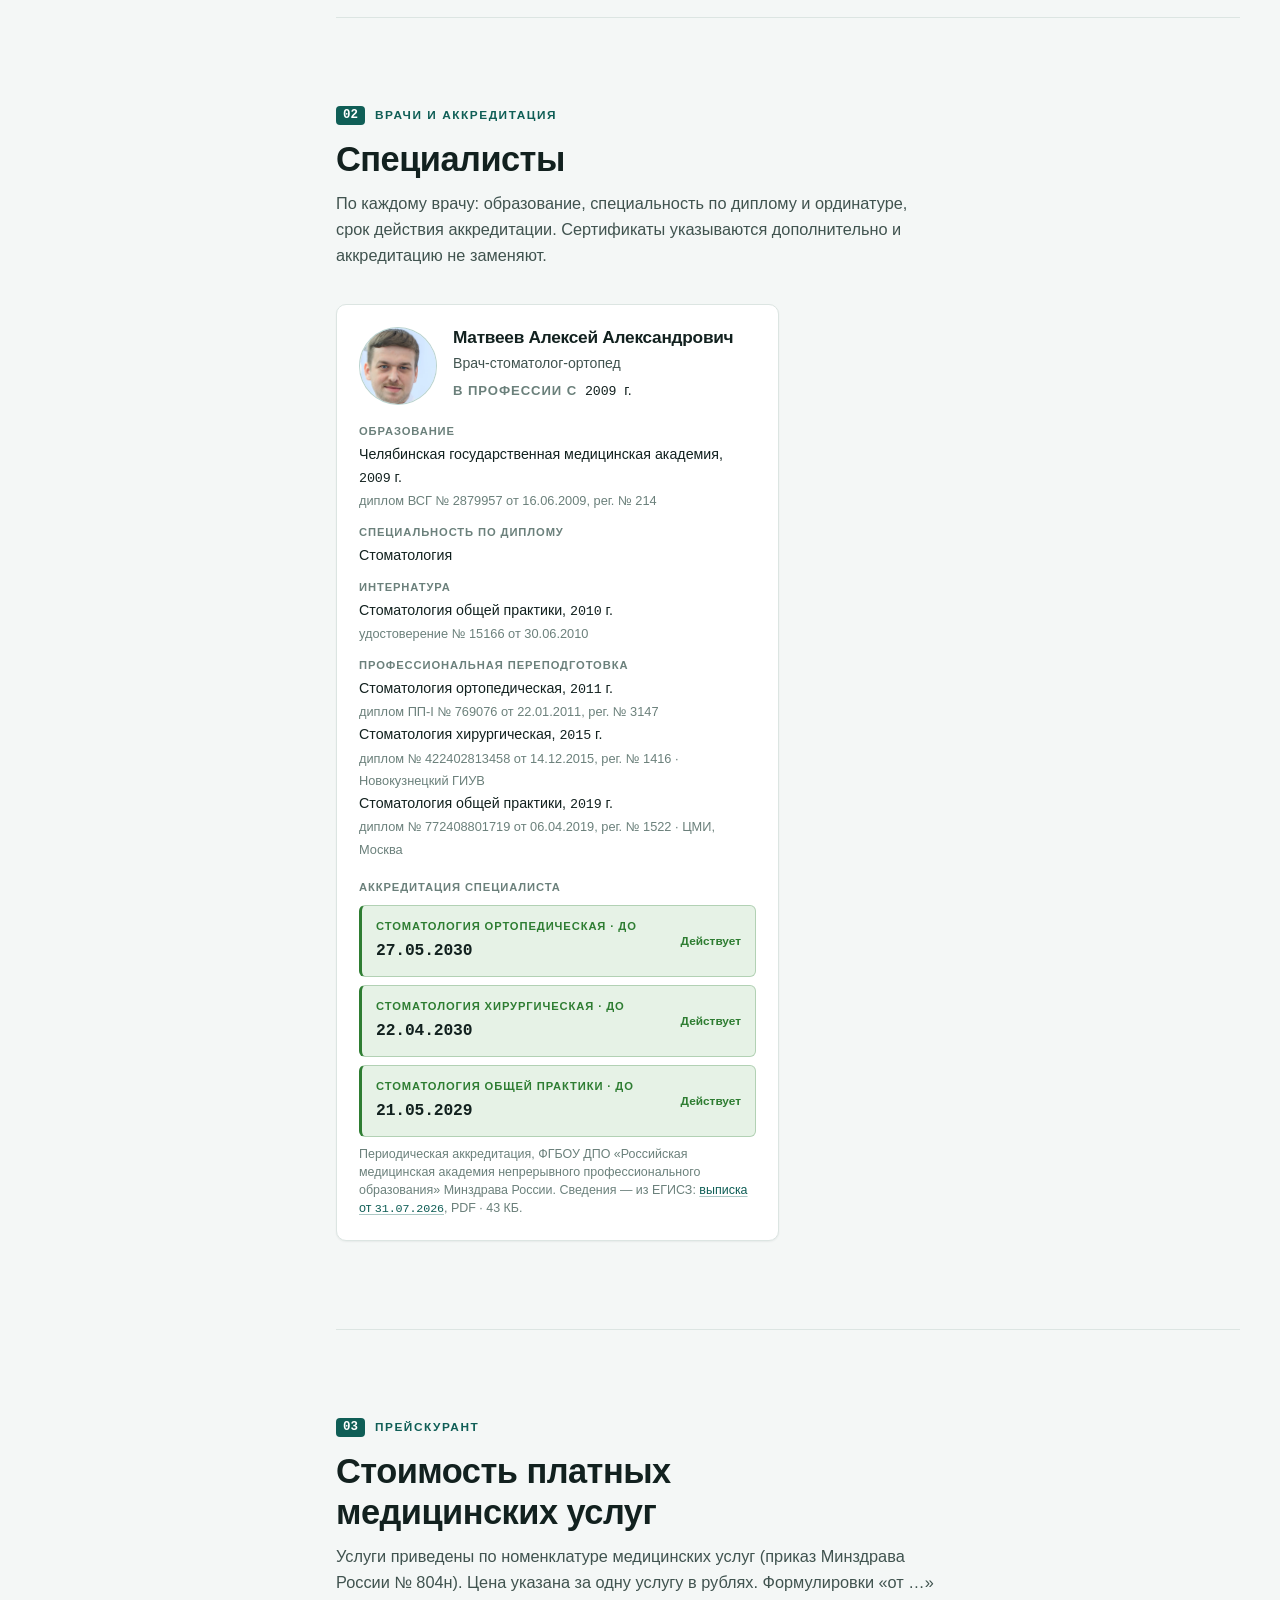
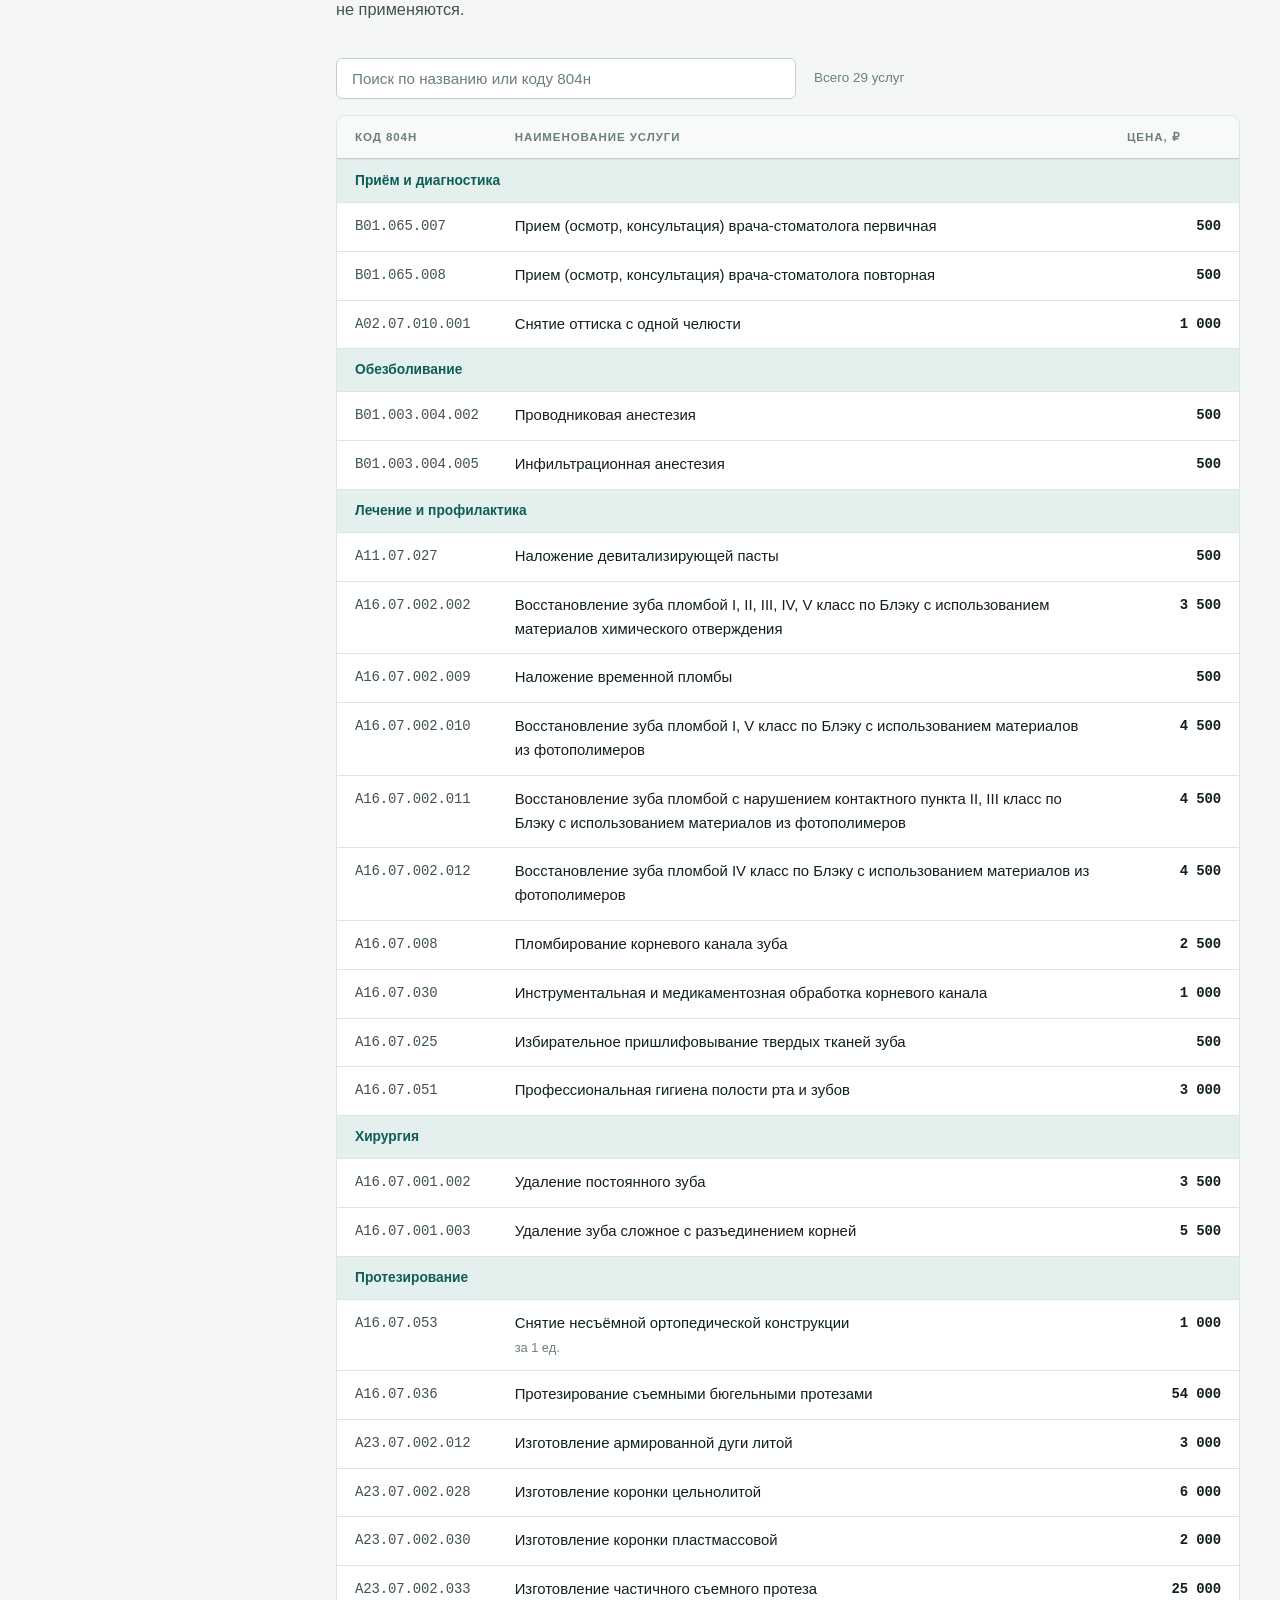
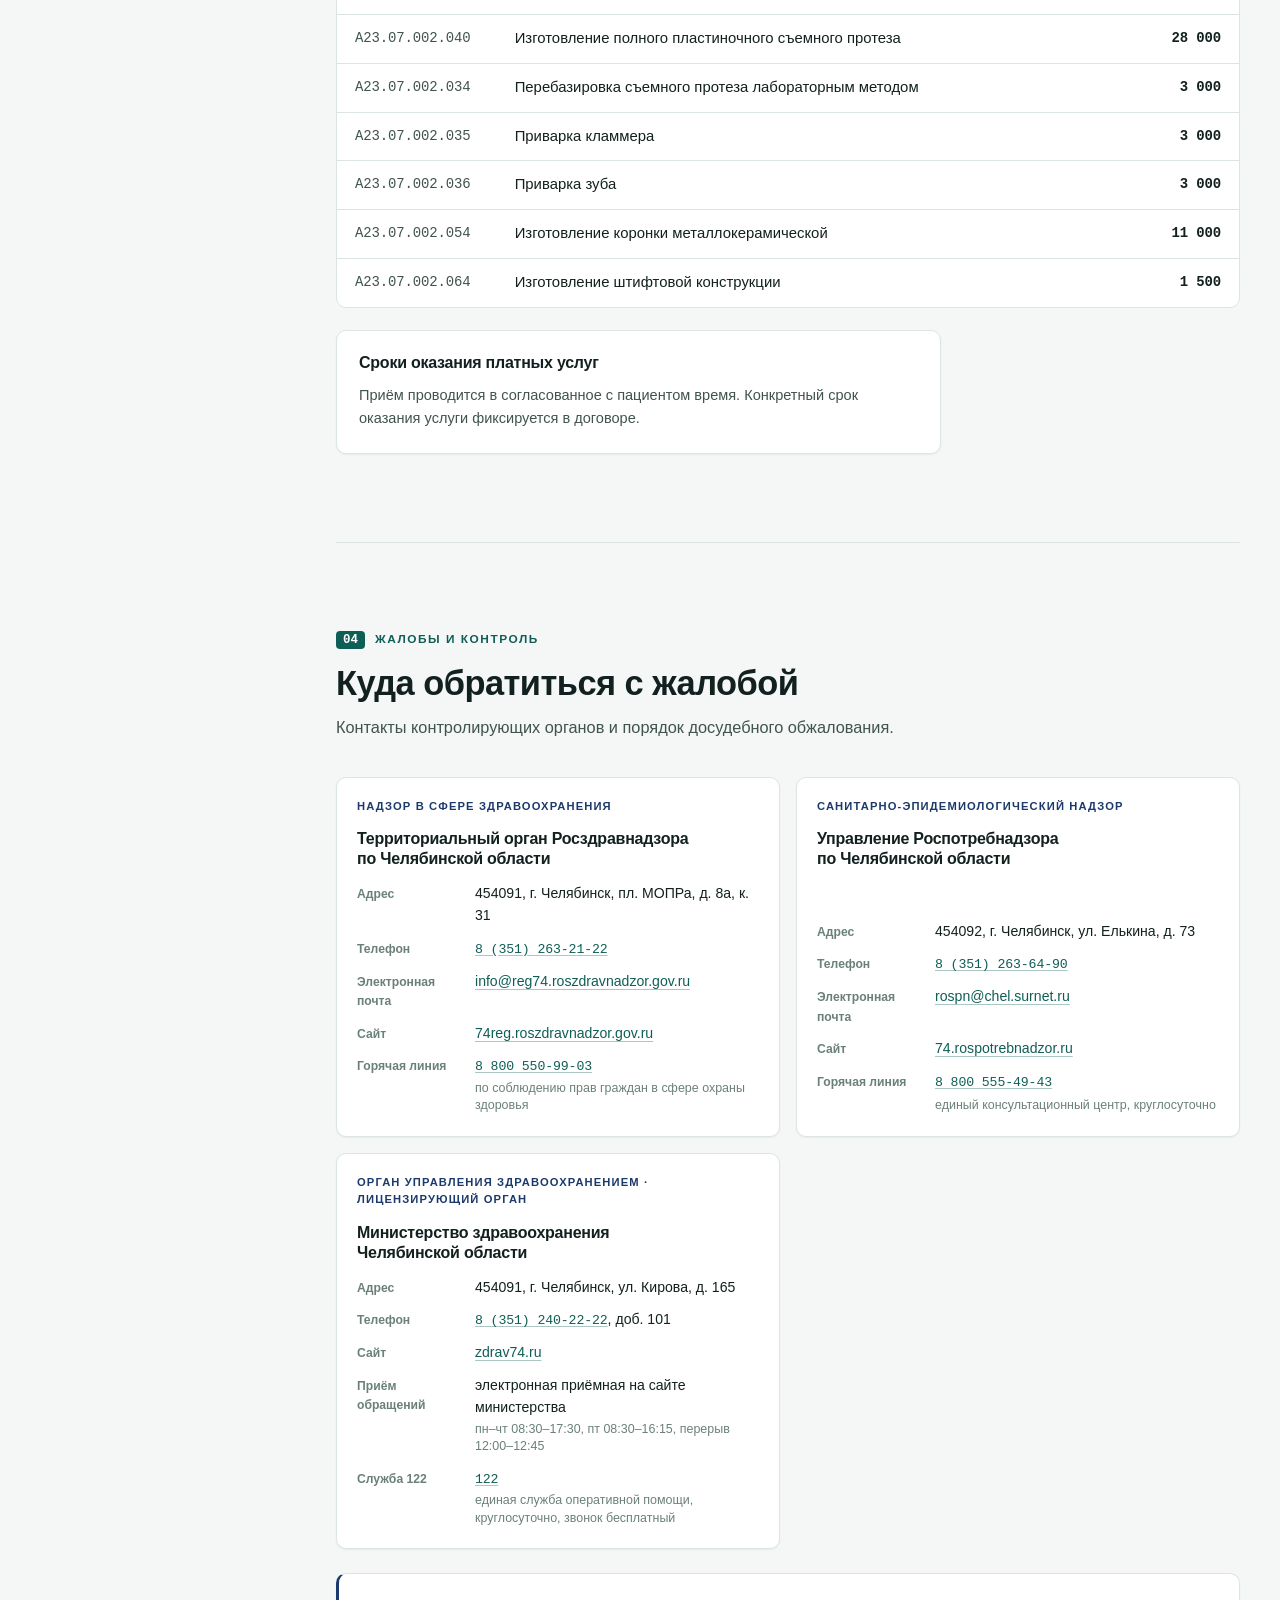
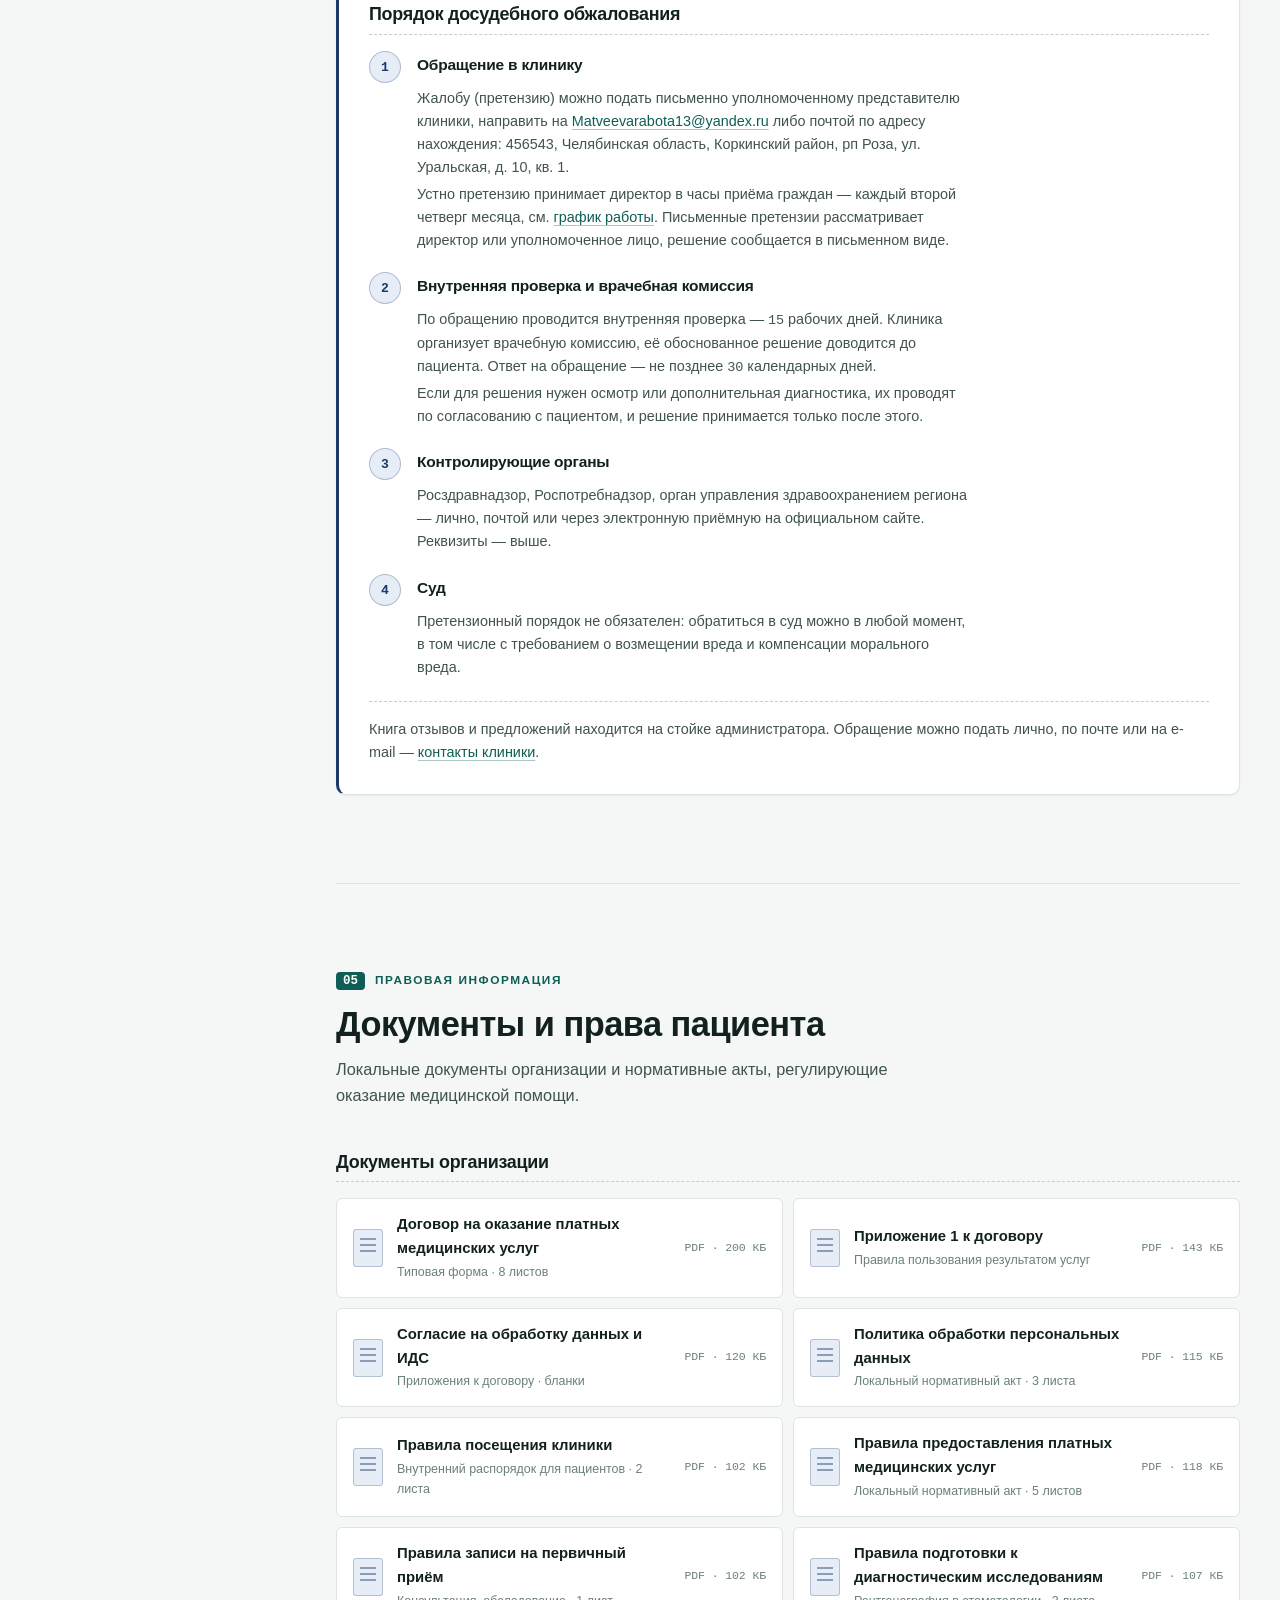
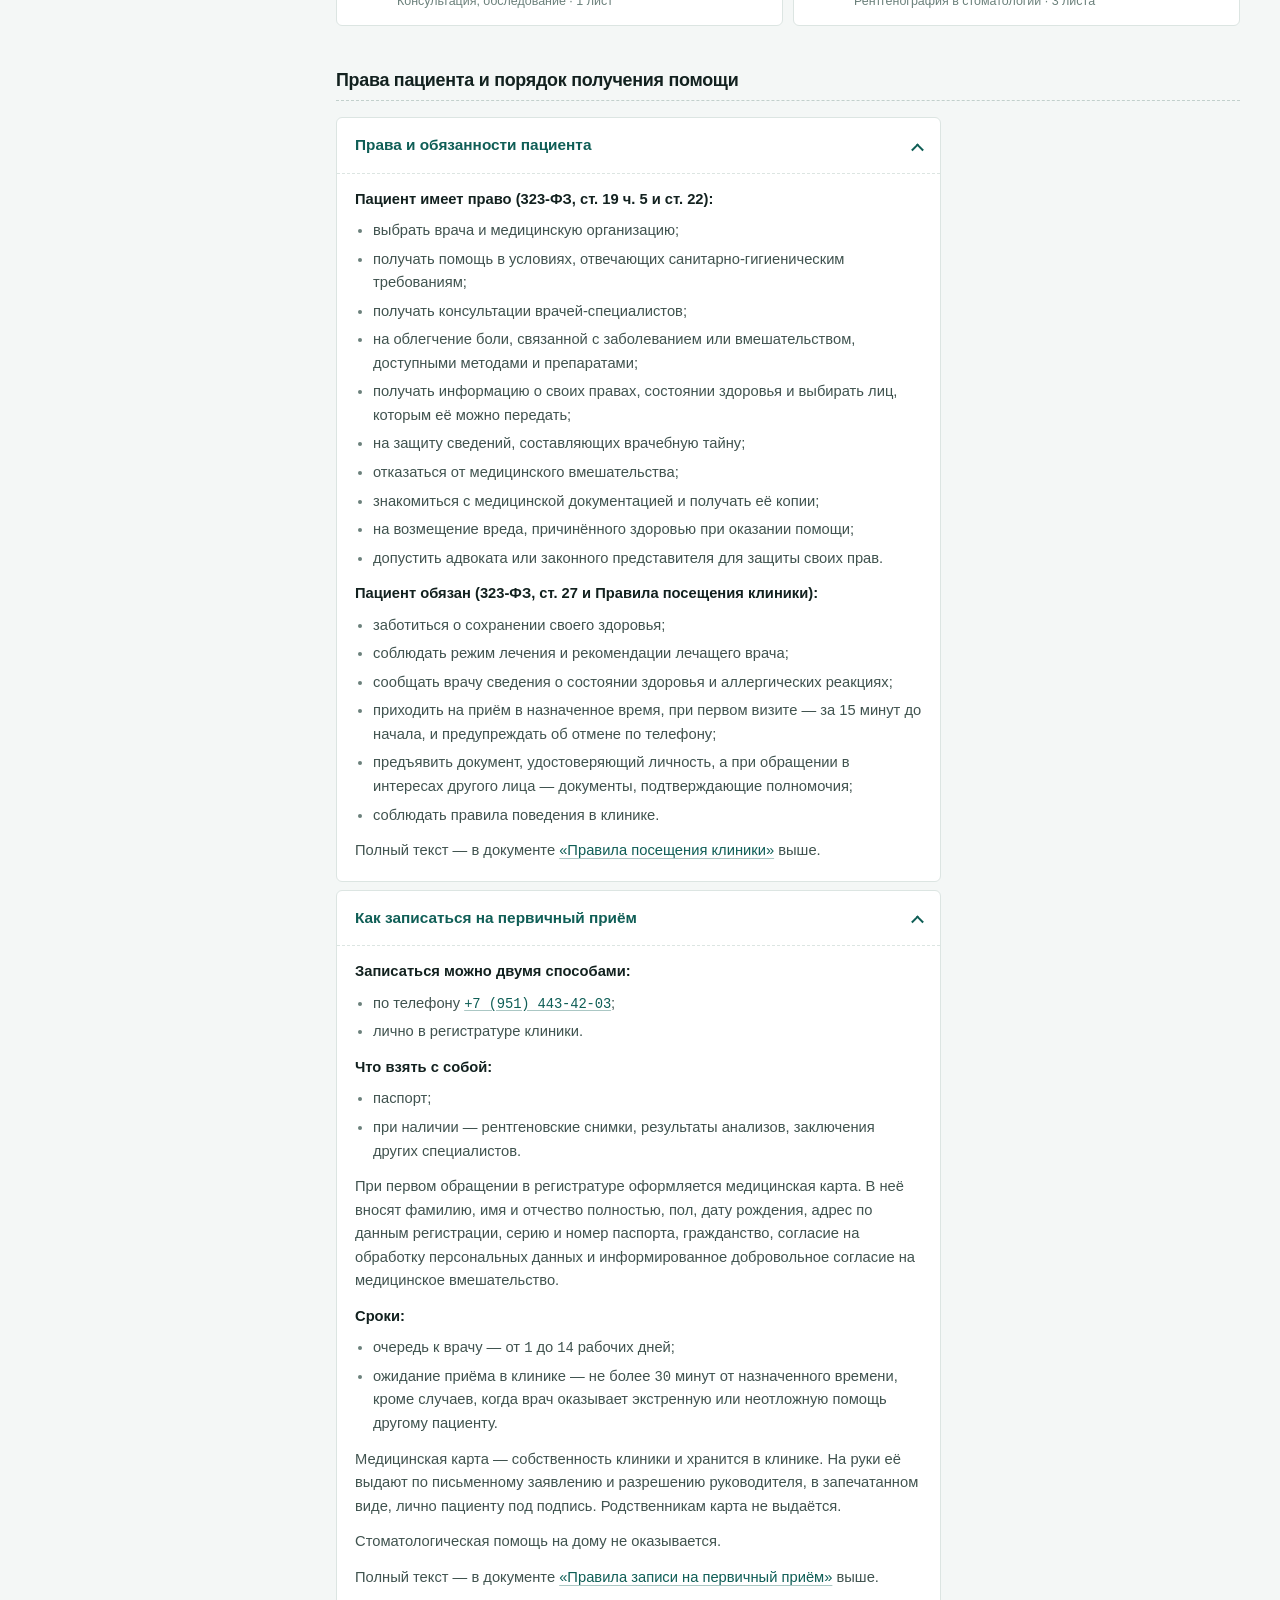
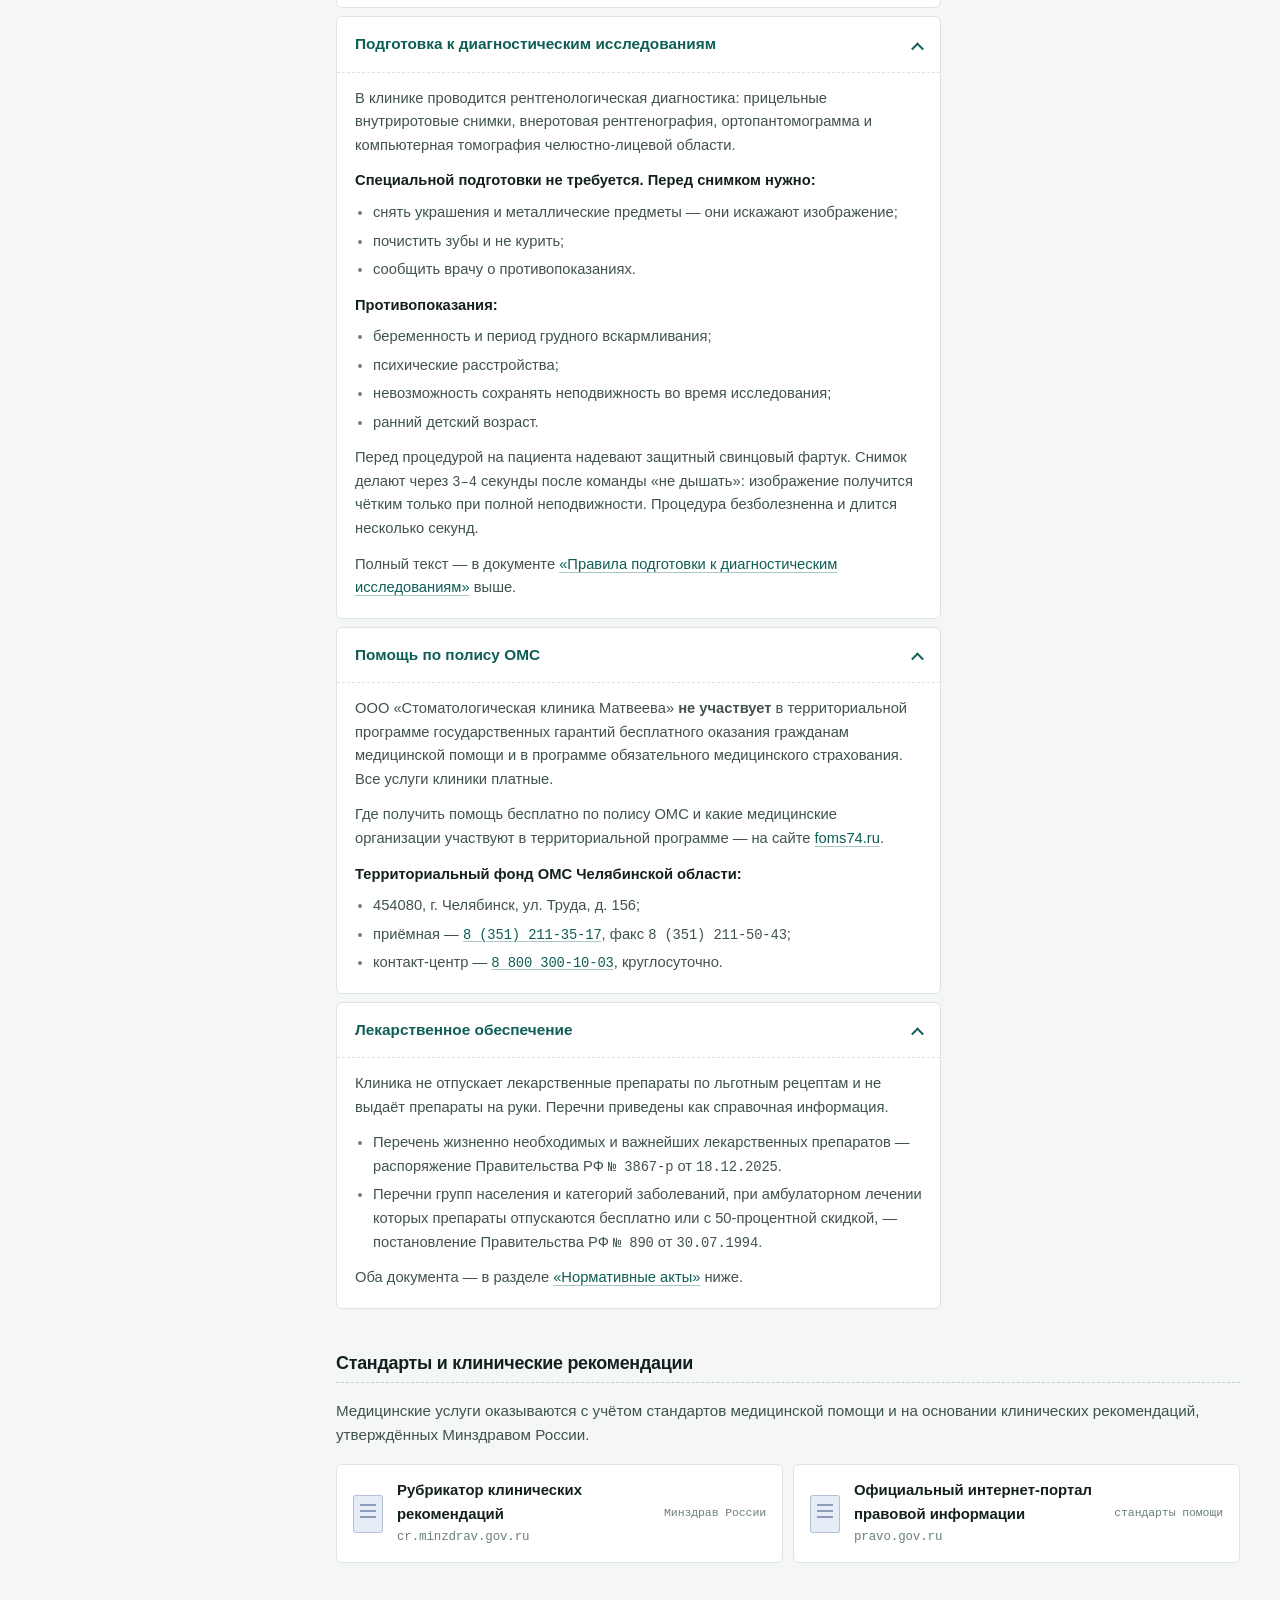
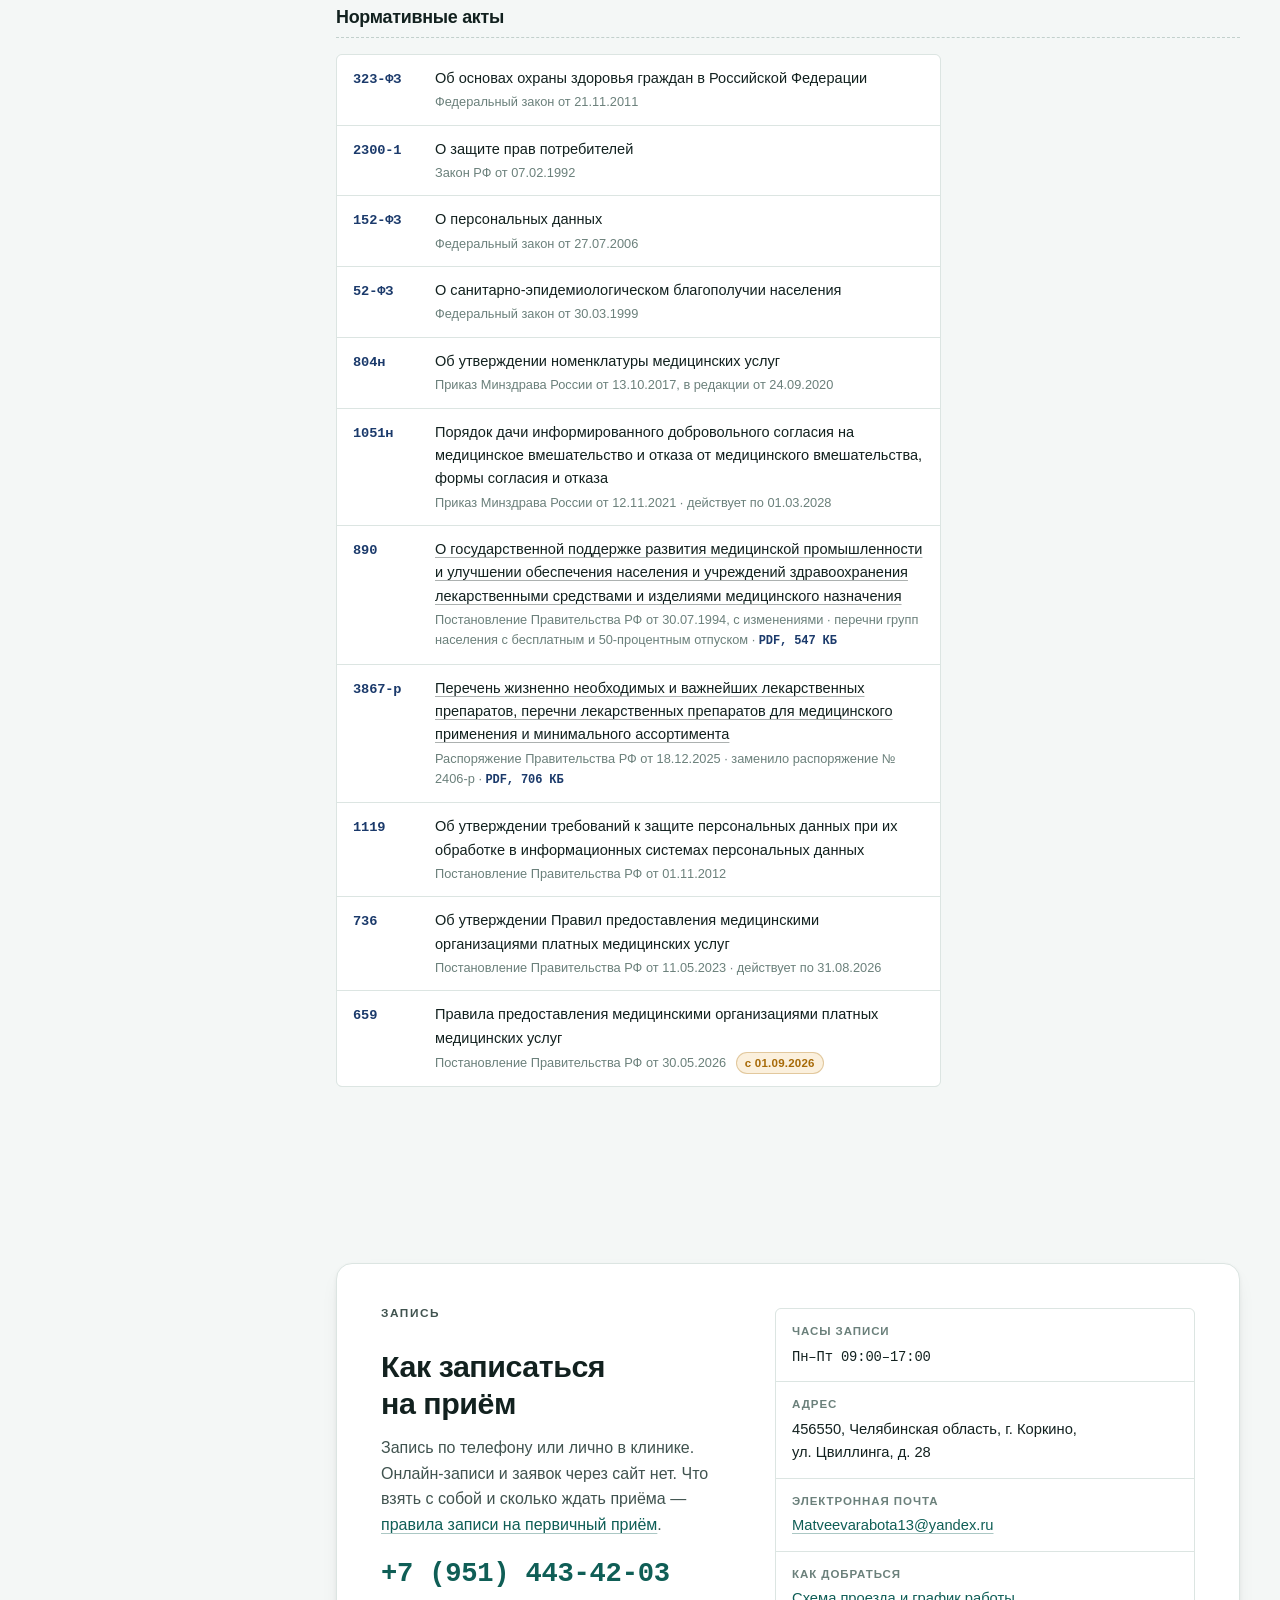
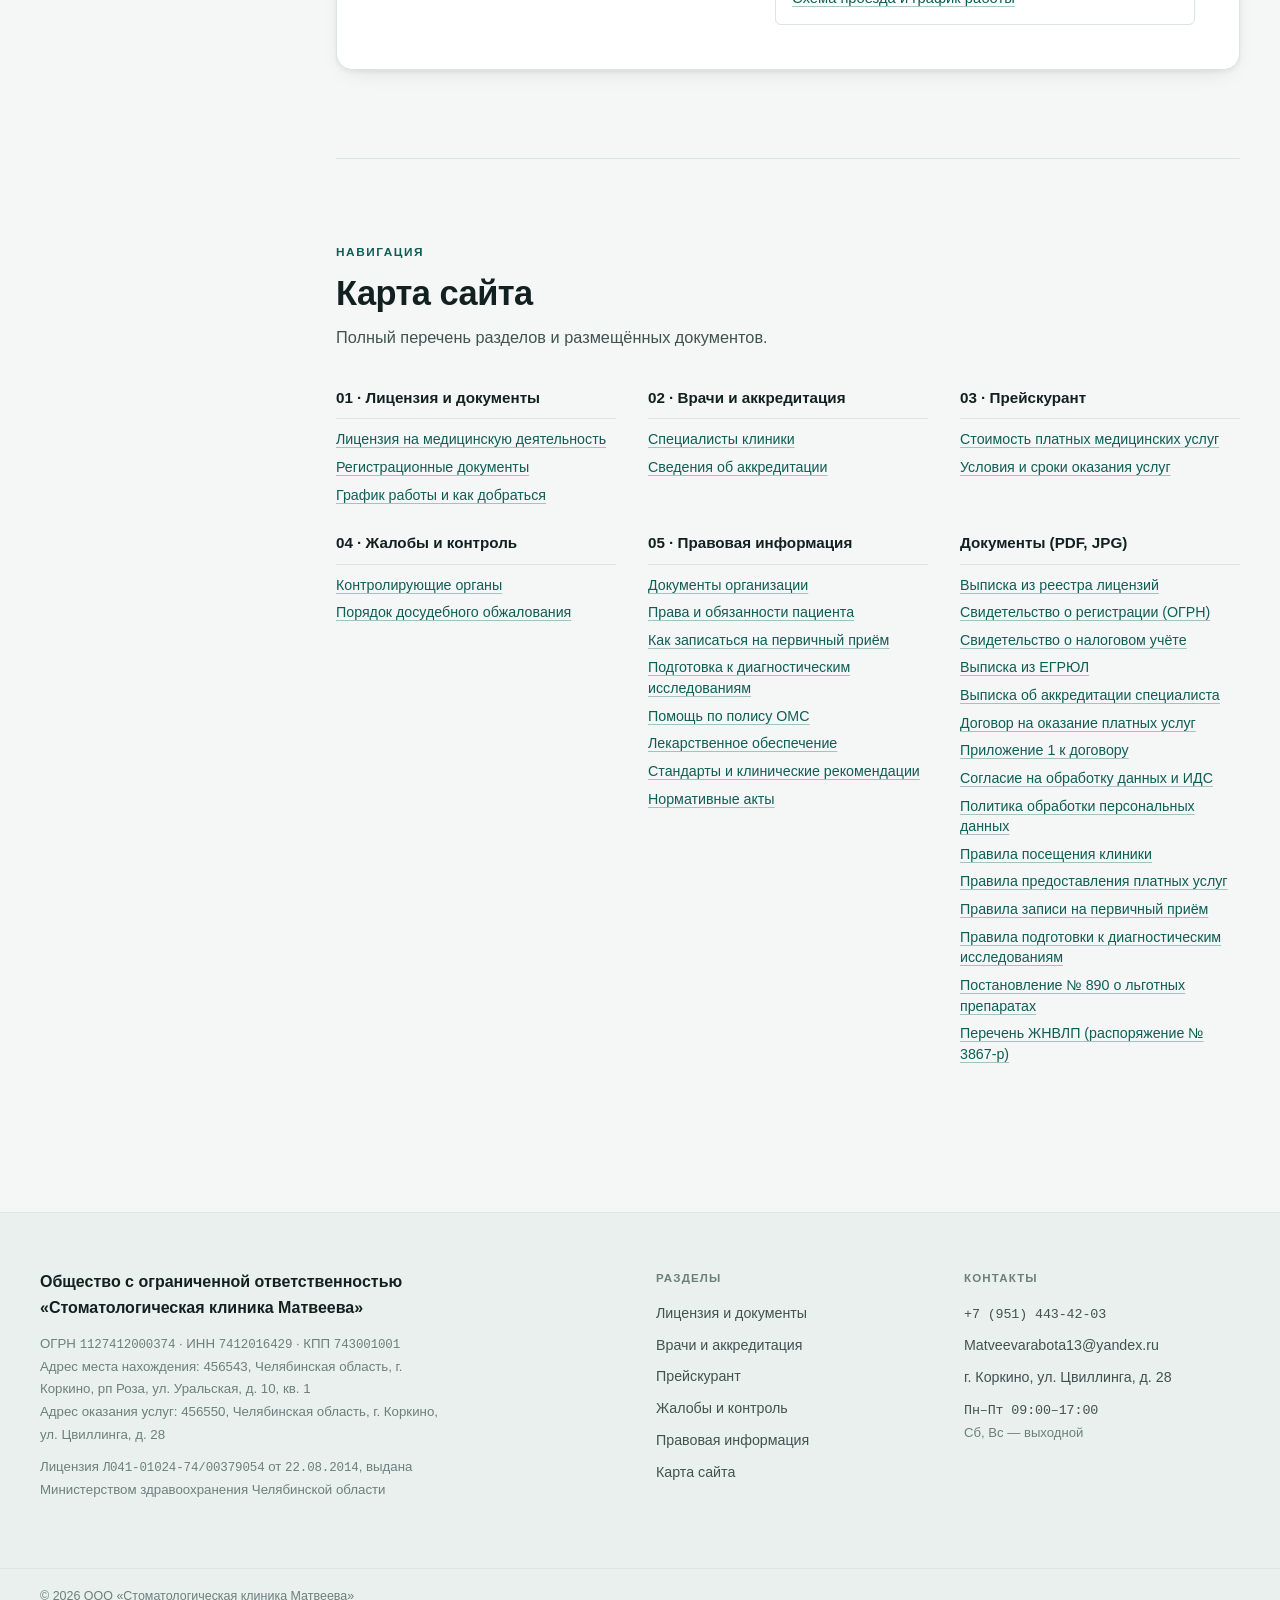
==== commit a77a11d9: "Новые документы клиники и приём директора Клиника прислала восемь файлов, все — по приложению 2 прик" ====
--- a/index.html
+++ b/index.html
@@ -13,18 +13,22 @@
      Этот тег работает независимо от хостинга. -->
 <meta name="robots" content="noindex, nofollow">
 
+<!-- Канонический адрес — без www: к нему же ведут редиректы в .htaccess
+     и настройка основного зеркала в панели хостинга. -->
+<link rel="canonical" href="https://klinika-matveeva.ru/">
+
 <!-- Превью ссылки в мессенджерах и соцсетях.
-     og:url и og:image добавить, когда будут домен и логотип:
-       <meta property="og:url" content="https://домен/">
-       <meta property="og:image" content="https://домен/assets/img/og.png">  1200×630 -->
+     og:image добавить, когда будет логотип:
+       <meta property="og:image" content="https://klinika-matveeva.ru/assets/img/og.png">  1200×630 -->
 <meta property="og:type" content="website">
 <meta property="og:locale" content="ru_RU">
+<meta property="og:url" content="https://klinika-matveeva.ru/">
 <meta property="og:site_name" content="Стоматологическая клиника Матвеева">
 <meta property="og:title" content="Стоматологическая клиника Матвеева — Коркино">
 <meta property="og:description" content="Лицензия, врачи и аккредитация, прейскурант, контакты контролирующих органов. г. Коркино, ул. Цвиллинга, 28.">
 <meta name="twitter:card" content="summary">
 
-<link rel="stylesheet" href="assets/css/styles.css">
+<link rel="stylesheet" href="assets/css/styles.css?v=22201fbd">
 <link rel="icon" href="data:image/svg+xml,<svg xmlns='http://www.w3.org/2000/svg' viewBox='0 0 32 32'><rect width='32' height='32' rx='7' fill='%230F5E56'/><path d='M13 7h6v6h6v6h-6v6h-6v-6H7v-6h6z' fill='%23fff'/></svg>">
 <script>
   /* Применяем сохранённые настройки до отрисовки, чтобы не мигало.
@@ -206,7 +210,7 @@
           <div class="qr__box">
             <a href="https://roszdravnadzor.gov.ru/services/licenses?qrguid=1a8647a8f1d9242dd02195039e0ec1fc"
                target="_blank" rel="noopener">
-              <img class="qr__img" src="assets/img/qr-license.svg"
+              <img class="qr__img" src="assets/img/qr-license.svg?v=2c96ce7a"
                    alt="QR-код для перехода к выписке из реестра лицензий на портале Росздравнадзора"
                    width="150" height="150">
             </a>
@@ -284,35 +288,35 @@
     <h3 class="sub-h">Регистрационные документы</h3>
     <ul class="docs">
       <li class="docs__i">
-        <a href="assets/docs/vypiska-reestr-licenzij.pdf" target="_blank" rel="noopener">
+        <a href="assets/docs/vypiska-reestr-licenzij.pdf?v=ad9b6cec" target="_blank" rel="noopener">
           <span class="docs__ico" aria-hidden="true"></span>
           <span class="docs__txt"><strong>Выписка из реестра лицензий</strong><span>По состоянию на 30.07.2026 · 2 листа</span></span>
           <span class="docs__meta mono">PDF · 373 КБ</span>
         </a>
       </li>
       <li class="docs__i">
-        <a href="assets/docs/svidetelstvo-ogrn.jpg" target="_blank" rel="noopener">
+        <a href="assets/docs/svidetelstvo-ogrn.jpg?v=0d2dc08f" target="_blank" rel="noopener">
           <span class="docs__ico" aria-hidden="true"></span>
           <span class="docs__txt"><strong>Свидетельство о регистрации (ОГРН)</strong><span class="mono">1127412000374 · 16.04.2012</span></span>
           <span class="docs__meta mono">JPG · 636 КБ</span>
         </a>
       </li>
       <li class="docs__i">
-        <a href="assets/docs/svidetelstvo-inn-kpp.jpg" target="_blank" rel="noopener">
+        <a href="assets/docs/svidetelstvo-inn-kpp.jpg?v=c6770795" target="_blank" rel="noopener">
           <span class="docs__ico" aria-hidden="true"></span>
           <span class="docs__txt"><strong>Свидетельство о постановке на налоговый учёт</strong><span class="mono">ИНН 7412016429 · КПП 743001001</span></span>
           <span class="docs__meta mono">JPG · 238 КБ</span>
         </a>
       </li>
       <li class="docs__i">
-        <a href="assets/docs/vypiska-egrul.pdf" target="_blank" rel="noopener">
+        <a href="assets/docs/vypiska-egrul.pdf?v=87d22f3e" target="_blank" rel="noopener">
           <span class="docs__ico" aria-hidden="true"></span>
           <span class="docs__txt"><strong>Выписка из ЕГРЮЛ</strong><span>Сформирована 25.08.2025 · 11 листов</span></span>
           <span class="docs__meta mono">PDF · 172 КБ</span>
         </a>
       </li>
       <li class="docs__i">
-        <a href="assets/docs/vypiska-akkreditaciya-matveev.pdf" target="_blank" rel="noopener">
+        <a href="assets/docs/vypiska-akkreditaciya-matveev.pdf?v=dd395758" target="_blank" rel="noopener">
           <span class="docs__ico" aria-hidden="true"></span>
           <span class="docs__txt"><strong>Выписка об аккредитации специалиста</strong><span>Матвеев А. А. · ЕГИСЗ, 31.07.2026</span></span>
           <span class="docs__meta mono">PDF · 43 КБ</span>
@@ -333,7 +337,10 @@
         </table>
         <div class="hours__extra">
           <p><span class="lbl">Запись на приём</span><span class="mono">Пн–Пт 09:00–17:00</span></p>
-          <p><span class="lbl">Приём граждан руководителем</span><span>директор Матвеева Татьяна Александровна, <span class="mono">Пн–Пт 09:00–17:00</span></span></p>
+          <!-- Часы приёма не указываем конкретнее: клиника назвала только день.
+               «Правила предоставления платных медицинских услуг», разд. V п. 2:
+               устные претензии директору принимаются «в согласованные часы приёма». -->
+          <p><span class="lbl">Приём граждан руководителем</span><span>директор Матвеева Татьяна Александровна, каждый второй четверг месяца, в часы работы клиники</span></p>
         </div>
       </div>
 
@@ -390,7 +397,7 @@
                Водяной знак фотостудии в правом нижнем углу оригинала
                и бейдж с ФИО в кроп не попадают.
                320×320 — с запасом для экранов 3x. -->
-          <div class="dr__ph"><img src="assets/img/dr-matveev.jpg" width="320" height="320"
+          <div class="dr__ph"><img src="assets/img/dr-matveev.jpg?v=3c122440" width="320" height="320"
                alt="Матвеев Алексей Александрович, врач-стоматолог-ортопед" loading="lazy"></div>
           <div class="dr__id">
             <h3 class="dr__name">Матвеев Алексей Александрович</h3>
@@ -452,7 +459,7 @@
             Периодическая аккредитация, ФГБОУ ДПО «Российская медицинская академия
             непрерывного профессионального образования» Минздрава России.
             Сведения — из ЕГИСЗ:
-            <a href="assets/docs/vypiska-akkreditaciya-matveev.pdf" target="_blank" rel="noopener">выписка
+            <a href="assets/docs/vypiska-akkreditaciya-matveev.pdf?v=dd395758" target="_blank" rel="noopener">выписка
             от <time class="mono" datetime="2026-07-31">31.07.2026</time></a>, PDF · 43 КБ.
           </p>
         </div>
@@ -608,7 +615,9 @@
       <h3 class="sub-h sub-h--flush">Порядок досудебного обжалования</h3>
       <!-- Порядок приведён по разделу 6 договора на оказание платных
            медицинских услуг: п. 6.3 — способы подачи, 6.4 — проверка,
-           6.6 — срок ответа, 6.7 — суд, 6.8 — надзорные органы. -->
+           6.6 — срок ответа, 6.7 — суд, 6.8 — надзорные органы.
+           Устная подача и осмотр — по разделу V «Правил предоставления
+           платных медицинских услуг» клиники, пп. 2–4. -->
       <ol class="steps">
         <li>
           <h4>Обращение в клинику</h4>
@@ -616,12 +625,17 @@
              направить на <a href="mailto:Matveevarabota13@yandex.ru">Matveevarabota13@yandex.ru</a>
              либо почтой по адресу нахождения: 456543, Челябинская область, Коркинский район,
              рп Роза, ул. Уральская, д. 10, кв. 1.</p>
+          <p>Устно претензию принимает директор в часы приёма граждан — каждый второй четверг
+             месяца, см. <a href="#schedule">график работы</a>. Письменные претензии рассматривает
+             директор или уполномоченное лицо, решение сообщается в письменном виде.</p>
         </li>
         <li>
           <h4>Внутренняя проверка и врачебная комиссия</h4>
           <p>По обращению проводится внутренняя проверка — <span class="mono">15</span> рабочих дней.
              Клиника организует врачебную комиссию, её обоснованное решение доводится до пациента.
              Ответ на обращение — не позднее <span class="mono">30</span> календарных дней.</p>
+          <p>Если для решения нужен осмотр или дополнительная диагностика, их проводят
+             по согласованию с пациентом, и решение принимается только после этого.</p>
         </li>
         <li>
           <h4>Контролирующие органы</h4>
@@ -651,13 +665,20 @@
 
     <h3 class="sub-h">Документы организации</h3>
     <ul class="docs docs--two">
-      <li class="docs__i"><a href="assets/docs/dogovor-platnye-uslugi.pdf" target="_blank" rel="noopener"><span class="docs__ico" aria-hidden="true"></span><span class="docs__txt"><strong>Договор на оказание платных медицинских услуг</strong><span>Типовая форма · 8 листов</span></span><span class="docs__meta mono">PDF · 200 КБ</span></a></li>
-      <li class="docs__i"><a href="assets/docs/dogovor-prilozhenie-1.pdf" target="_blank" rel="noopener"><span class="docs__ico" aria-hidden="true"></span><span class="docs__txt"><strong>Приложение 1 к договору</strong><span>Правила пользования результатом услуг</span></span><span class="docs__meta mono">PDF · 143 КБ</span></a></li>
-      <li class="docs__i"><a href="assets/docs/soglasie-pd-i-ids.pdf" target="_blank" rel="noopener"><span class="docs__ico" aria-hidden="true"></span><span class="docs__txt"><strong>Согласие на обработку данных и ИДС</strong><span>Приложения к договору · бланки</span></span><span class="docs__meta mono">PDF · 120 КБ</span></a></li>
+      <li class="docs__i"><a href="assets/docs/dogovor-platnye-uslugi.pdf?v=e618a873" target="_blank" rel="noopener"><span class="docs__ico" aria-hidden="true"></span><span class="docs__txt"><strong>Договор на оказание платных медицинских услуг</strong><span>Типовая форма · 8 листов</span></span><span class="docs__meta mono">PDF · 200 КБ</span></a></li>
+      <li class="docs__i"><a href="assets/docs/dogovor-prilozhenie-1.pdf?v=fa6da5cd" target="_blank" rel="noopener"><span class="docs__ico" aria-hidden="true"></span><span class="docs__txt"><strong>Приложение 1 к договору</strong><span>Правила пользования результатом услуг</span></span><span class="docs__meta mono">PDF · 143 КБ</span></a></li>
+      <li class="docs__i"><a href="assets/docs/soglasie-pd-i-ids.pdf?v=529f3df8" target="_blank" rel="noopener"><span class="docs__ico" aria-hidden="true"></span><span class="docs__txt"><strong>Согласие на обработку данных и ИДС</strong><span>Приложения к договору · бланки</span></span><span class="docs__meta mono">PDF · 120 КБ</span></a></li>
       <!-- Размещение обязательно: 152-ФЗ, ст. 18.1 ч. 2 — оператор публикует
            политику в открытом доступе. -->
-      <li class="docs__i"><a href="assets/docs/politika-personalnye-dannye.pdf" target="_blank" rel="noopener"><span class="docs__ico" aria-hidden="true"></span><span class="docs__txt"><strong>Политика обработки персональных данных</strong><span>Локальный нормативный акт · 3 листа</span></span><span class="docs__meta mono">PDF · 115 КБ</span></a></li>
-      <li class="docs__i"><a href="assets/docs/pravila-poseshcheniya.pdf" target="_blank" rel="noopener"><span class="docs__ico" aria-hidden="true"></span><span class="docs__txt"><strong>Правила посещения клиники</strong><span>Внутренний распорядок для пациентов · 2 листа</span></span><span class="docs__meta mono">PDF · 102 КБ</span></a></li>
+      <li class="docs__i"><a href="assets/docs/politika-personalnye-dannye.pdf?v=327ce552" target="_blank" rel="noopener"><span class="docs__ico" aria-hidden="true"></span><span class="docs__txt"><strong>Политика обработки персональных данных</strong><span>Локальный нормативный акт · 3 листа</span></span><span class="docs__meta mono">PDF · 115 КБ</span></a></li>
+      <li class="docs__i"><a href="assets/docs/pravila-poseshcheniya.pdf?v=f109ddee" target="_blank" rel="noopener"><span class="docs__ico" aria-hidden="true"></span><span class="docs__txt"><strong>Правила посещения клиники</strong><span>Внутренний распорядок для пациентов · 2 листа</span></span><span class="docs__meta mono">PDF · 102 КБ</span></a></li>
+      <!-- Три документа ниже размещены по приказу Минздрава № 118н, приложение 2:
+           правила предоставления платных услуг, правила записи на первичный приём
+           и правила подготовки к диагностическим исследованиям. Краткое изложение
+           каждого — в разделе «Права пациента и порядок получения помощи» ниже. -->
+      <li class="docs__i"><a href="assets/docs/pravila-platnyh-uslug.pdf?v=5c617d3c" target="_blank" rel="noopener"><span class="docs__ico" aria-hidden="true"></span><span class="docs__txt"><strong>Правила предоставления платных медицинских услуг</strong><span>Локальный нормативный акт · 5 листов</span></span><span class="docs__meta mono">PDF · 118 КБ</span></a></li>
+      <li class="docs__i"><a href="assets/docs/pravila-zapisi-na-priem.pdf?v=f04ba03c" target="_blank" rel="noopener"><span class="docs__ico" aria-hidden="true"></span><span class="docs__txt"><strong>Правила записи на первичный приём</strong><span>Консультация, обследование · 1 лист</span></span><span class="docs__meta mono">PDF · 102 КБ</span></a></li>
+      <li class="docs__i"><a href="assets/docs/pravila-podgotovki-k-issledovaniyam.pdf?v=4db95073" target="_blank" rel="noopener"><span class="docs__ico" aria-hidden="true"></span><span class="docs__txt"><strong>Правила подготовки к диагностическим исследованиям</strong><span>Рентгенография в стоматологии · 3 листа</span></span><span class="docs__meta mono">PDF · 107 КБ</span></a></li>
     </ul>
 
     <h3 class="sub-h">Права пациента и порядок получения помощи</h3>
@@ -690,8 +711,108 @@
             <li>соблюдать правила поведения в клинике.</li>
           </ul>
           <p>Полный текст — в документе
-            <a href="assets/docs/pravila-poseshcheniya.pdf" target="_blank" rel="noopener">«Правила посещения клиники»</a>
+            <a href="assets/docs/pravila-poseshcheniya.pdf?v=f109ddee" target="_blank" rel="noopener">«Правила посещения клиники»</a>
             выше.</p>
+        </div>
+      </details>
+
+      <!-- Блоки ниже раскрыты по той же причине, что и первый: сведения,
+           обязательные по приказу № 118н, не прячем за клик. -->
+      <details class="qa" open id="zapis">
+        <summary>Как записаться на первичный приём</summary>
+        <div class="qa__b">
+          <p class="qa__cap">Записаться можно двумя способами:</p>
+          <ul class="qa__list">
+            <li>по телефону <a class="mono" href="tel:+79514434203">+7 (951) 443-42-03</a>;</li>
+            <li>лично в регистратуре клиники.</li>
+          </ul>
+          <p class="qa__cap">Что взять с собой:</p>
+          <ul class="qa__list">
+            <li>паспорт;</li>
+            <li>при наличии — рентгеновские снимки, результаты анализов, заключения других специалистов.</li>
+          </ul>
+          <p>При первом обращении в регистратуре оформляется медицинская карта. В неё вносят
+             фамилию, имя и отчество полностью, пол, дату рождения, адрес по данным регистрации,
+             серию и номер паспорта, гражданство, согласие на обработку персональных данных
+             и информированное добровольное согласие на медицинское вмешательство.</p>
+          <p class="qa__cap">Сроки:</p>
+          <ul class="qa__list">
+            <li>очередь к врачу — от <span class="mono">1</span> до <span class="mono">14</span> рабочих дней;</li>
+            <li>ожидание приёма в клинике — не более <span class="mono">30</span> минут от назначенного
+                времени, кроме случаев, когда врач оказывает экстренную или неотложную помощь другому пациенту.</li>
+          </ul>
+          <p>Медицинская карта — собственность клиники и хранится в клинике. На руки её выдают
+             по письменному заявлению и разрешению руководителя, в запечатанном виде, лично пациенту
+             под подпись. Родственникам карта не выдаётся.</p>
+          <p>Стоматологическая помощь на дому не оказывается.</p>
+          <p>Полный текст — в документе
+            <a href="assets/docs/pravila-zapisi-na-priem.pdf?v=f04ba03c" target="_blank" rel="noopener">«Правила записи на первичный приём»</a>
+            выше.</p>
+        </div>
+      </details>
+
+      <details class="qa" open>
+        <summary>Подготовка к диагностическим исследованиям</summary>
+        <div class="qa__b">
+          <p>В клинике проводится рентгенологическая диагностика: прицельные внутриротовые снимки,
+             внеротовая рентгенография, ортопантомограмма и компьютерная томография
+             челюстно-лицевой области.</p>
+          <p class="qa__cap">Специальной подготовки не требуется. Перед снимком нужно:</p>
+          <ul class="qa__list">
+            <li>снять украшения и металлические предметы — они искажают изображение;</li>
+            <li>почистить зубы и не курить;</li>
+            <li>сообщить врачу о противопоказаниях.</li>
+          </ul>
+          <p class="qa__cap">Противопоказания:</p>
+          <ul class="qa__list">
+            <li>беременность и период грудного вскармливания;</li>
+            <li>психические расстройства;</li>
+            <li>невозможность сохранять неподвижность во время исследования;</li>
+            <li>ранний детский возраст.</li>
+          </ul>
+          <p>Перед процедурой на пациента надевают защитный свинцовый фартук. Снимок делают
+             через <span class="mono">3–4</span> секунды после команды «не дышать»: изображение получится
+             чётким только при полной неподвижности. Процедура безболезненна и длится несколько секунд.</p>
+          <p>Полный текст — в документе
+            <a href="assets/docs/pravila-podgotovki-k-issledovaniyam.pdf?v=4db95073" target="_blank" rel="noopener">«Правила подготовки к диагностическим исследованиям»</a>
+            выше.</p>
+        </div>
+      </details>
+
+      <details class="qa" open>
+        <summary>Помощь по полису ОМС</summary>
+        <div class="qa__b">
+          <p>ООО «Стоматологическая клиника Матвеева» <strong>не участвует</strong> в территориальной
+             программе государственных гарантий бесплатного оказания гражданам медицинской помощи
+             и в программе обязательного медицинского страхования. Все услуги клиники платные.</p>
+          <p>Где получить помощь бесплатно по полису ОМС и какие медицинские организации
+             участвуют в территориальной программе — на сайте
+             <a href="https://foms74.ru" target="_blank" rel="noopener">foms74.ru</a>.</p>
+          <p class="qa__cap">Территориальный фонд ОМС Челябинской области:</p>
+          <ul class="qa__list">
+            <li>454080, г. Челябинск, ул. Труда, д. 156;</li>
+            <li>приёмная — <a class="mono" href="tel:+73512113517">8 (351) 211-35-17</a>,
+                факс <span class="mono">8 (351) 211-50-43</span>;</li>
+            <li>контакт-центр — <a class="mono" href="tel:88003001003">8 800 300-10-03</a>, круглосуточно.</li>
+          </ul>
+        </div>
+      </details>
+
+      <details class="qa" open>
+        <summary>Лекарственное обеспечение</summary>
+        <div class="qa__b">
+          <p>Клиника не отпускает лекарственные препараты по льготным рецептам и не выдаёт
+             препараты на руки. Перечни приведены как справочная информация.</p>
+          <ul class="qa__list">
+            <li>Перечень жизненно необходимых и важнейших лекарственных препаратов —
+                распоряжение Правительства РФ <span class="mono">№ 3867-р</span>
+                от <time class="mono" datetime="2025-12-18">18.12.2025</time>.</li>
+            <li>Перечни групп населения и категорий заболеваний, при амбулаторном лечении которых
+                препараты отпускаются бесплатно или с 50-процентной скидкой, — постановление
+                Правительства РФ <span class="mono">№ 890</span>
+                от <time class="mono" datetime="1994-07-30">30.07.1994</time>.</li>
+          </ul>
+          <p>Оба документа — в разделе <a href="#acts">«Нормативные акты»</a> ниже.</p>
         </div>
       </details>
     </div>
@@ -721,7 +842,7 @@
       </li>
     </ul>
 
-    <h3 class="sub-h">Нормативные акты</h3>
+    <h3 class="sub-h" id="acts">Нормативные акты</h3>
     <ul class="laws">
       <li>
         <span class="mono">323-ФЗ</span>
@@ -754,6 +875,20 @@
         <span class="mono">1051н</span>
         <span class="laws__t">Порядок дачи информированного добровольного согласия на медицинское вмешательство и отказа от медицинского вмешательства, формы согласия и отказа
           <span class="laws__d">Приказ Минздрава России от 12.11.2021 · действует по 01.03.2028</span></span>
+      </li>
+      <!-- Два акта о лекарственном обеспечении: их размещение на сайте
+           медорганизации требует приказ Минздрава № 118н, приложение 2.
+           Клиника прислала также распоряжение № 2406-р — оно утратило силу,
+           его заменило № 3867-р, поэтому на сайт идёт только новое. -->
+      <li>
+        <span class="mono">890</span>
+        <span class="laws__t"><a href="assets/docs/pp-890-lgotnye-preparaty.pdf?v=98efe141" target="_blank" rel="noopener">О государственной поддержке развития медицинской промышленности и улучшении обеспечения населения и учреждений здравоохранения лекарственными средствами и изделиями медицинского назначения</a>
+          <span class="laws__d">Постановление Правительства РФ от 30.07.1994, с изменениями · перечни групп населения с бесплатным и 50-процентным отпуском · <span class="mono">PDF, 547 КБ</span></span></span>
+      </li>
+      <li>
+        <span class="mono">3867-р</span>
+        <span class="laws__t"><a href="assets/docs/perechen-zhnvlp-3867-r.pdf?v=1bdcc565" target="_blank" rel="noopener">Перечень жизненно необходимых и важнейших лекарственных препаратов, перечни лекарственных препаратов для медицинского применения и минимального ассортимента</a>
+          <span class="laws__d">Распоряжение Правительства РФ от 18.12.2025 · заменило распоряжение № 2406-р · <span class="mono">PDF, 706 КБ</span></span></span>
       </li>
       <li>
         <span class="mono">1119</span>
@@ -781,7 +916,8 @@
       <div class="cta__txt">
         <p class="eyebrow">Запись</p>
         <h2 class="cta__h" id="app-h">Как записаться на приём</h2>
-        <p>Запись по телефону или лично в клинике. Онлайн-записи и заявок через сайт нет.</p>
+        <p>Запись по телефону или лично в клинике. Онлайн-записи и заявок через сайт нет.
+           Что взять с собой и сколько ждать приёма — <a href="#zapis">правила записи на первичный приём</a>.</p>
         <p class="cta__tel"><a class="mono" href="tel:+79514434203">+7 (951) 443-42-03</a></p>
       </div>
 
@@ -856,24 +992,33 @@
         <ul>
           <li><a href="#legal">Документы организации</a></li>
           <li><a href="#legal">Права и обязанности пациента</a></li>
+          <li><a href="#zapis">Как записаться на первичный приём</a></li>
+          <li><a href="#legal">Подготовка к диагностическим исследованиям</a></li>
+          <li><a href="#legal">Помощь по полису ОМС</a></li>
+          <li><a href="#legal">Лекарственное обеспечение</a></li>
           <li><a href="#legal">Стандарты и клинические рекомендации</a></li>
-          <li><a href="#legal">Нормативные акты</a></li>
+          <li><a href="#acts">Нормативные акты</a></li>
         </ul>
       </nav>
 
       <nav class="smap__col" aria-label="Документы">
         <p class="smap__h">Документы (PDF, JPG)</p>
         <ul>
-          <li><a href="assets/docs/vypiska-reestr-licenzij.pdf" target="_blank" rel="noopener">Выписка из реестра лицензий</a></li>
-          <li><a href="assets/docs/svidetelstvo-ogrn.jpg" target="_blank" rel="noopener">Свидетельство о регистрации (ОГРН)</a></li>
-          <li><a href="assets/docs/svidetelstvo-inn-kpp.jpg" target="_blank" rel="noopener">Свидетельство о налоговом учёте</a></li>
-          <li><a href="assets/docs/vypiska-egrul.pdf" target="_blank" rel="noopener">Выписка из ЕГРЮЛ</a></li>
-          <li><a href="assets/docs/vypiska-akkreditaciya-matveev.pdf" target="_blank" rel="noopener">Выписка об аккредитации специалиста</a></li>
-          <li><a href="assets/docs/dogovor-platnye-uslugi.pdf" target="_blank" rel="noopener">Договор на оказание платных услуг</a></li>
-          <li><a href="assets/docs/dogovor-prilozhenie-1.pdf" target="_blank" rel="noopener">Приложение 1 к договору</a></li>
-          <li><a href="assets/docs/soglasie-pd-i-ids.pdf" target="_blank" rel="noopener">Согласие на обработку данных и ИДС</a></li>
-          <li><a href="assets/docs/politika-personalnye-dannye.pdf" target="_blank" rel="noopener">Политика обработки персональных данных</a></li>
-          <li><a href="assets/docs/pravila-poseshcheniya.pdf" target="_blank" rel="noopener">Правила посещения клиники</a></li>
+          <li><a href="assets/docs/vypiska-reestr-licenzij.pdf?v=ad9b6cec" target="_blank" rel="noopener">Выписка из реестра лицензий</a></li>
+          <li><a href="assets/docs/svidetelstvo-ogrn.jpg?v=0d2dc08f" target="_blank" rel="noopener">Свидетельство о регистрации (ОГРН)</a></li>
+          <li><a href="assets/docs/svidetelstvo-inn-kpp.jpg?v=c6770795" target="_blank" rel="noopener">Свидетельство о налоговом учёте</a></li>
+          <li><a href="assets/docs/vypiska-egrul.pdf?v=87d22f3e" target="_blank" rel="noopener">Выписка из ЕГРЮЛ</a></li>
+          <li><a href="assets/docs/vypiska-akkreditaciya-matveev.pdf?v=dd395758" target="_blank" rel="noopener">Выписка об аккредитации специалиста</a></li>
+          <li><a href="assets/docs/dogovor-platnye-uslugi.pdf?v=e618a873" target="_blank" rel="noopener">Договор на оказание платных услуг</a></li>
+          <li><a href="assets/docs/dogovor-prilozhenie-1.pdf?v=fa6da5cd" target="_blank" rel="noopener">Приложение 1 к договору</a></li>
+          <li><a href="assets/docs/soglasie-pd-i-ids.pdf?v=529f3df8" target="_blank" rel="noopener">Согласие на обработку данных и ИДС</a></li>
+          <li><a href="assets/docs/politika-personalnye-dannye.pdf?v=327ce552" target="_blank" rel="noopener">Политика обработки персональных данных</a></li>
+          <li><a href="assets/docs/pravila-poseshcheniya.pdf?v=f109ddee" target="_blank" rel="noopener">Правила посещения клиники</a></li>
+          <li><a href="assets/docs/pravila-platnyh-uslug.pdf?v=5c617d3c" target="_blank" rel="noopener">Правила предоставления платных услуг</a></li>
+          <li><a href="assets/docs/pravila-zapisi-na-priem.pdf?v=f04ba03c" target="_blank" rel="noopener">Правила записи на первичный приём</a></li>
+          <li><a href="assets/docs/pravila-podgotovki-k-issledovaniyam.pdf?v=4db95073" target="_blank" rel="noopener">Правила подготовки к диагностическим исследованиям</a></li>
+          <li><a href="assets/docs/pp-890-lgotnye-preparaty.pdf?v=98efe141" target="_blank" rel="noopener">Постановление № 890 о льготных препаратах</a></li>
+          <li><a href="assets/docs/perechen-zhnvlp-3867-r.pdf?v=1bdcc565" target="_blank" rel="noopener">Перечень ЖНВЛП (распоряжение № 3867-р)</a></li>
         </ul>
       </nav>
     </div>
@@ -927,6 +1072,6 @@
   </div>
 </footer>
 
-<script src="assets/js/main.js"></script>
+<script src="assets/js/main.js?v=d458e046"></script>
 </body>
 </html>
--- a/assets/css/styles.css
+++ b/assets/css/styles.css
@@ -351,7 +351,7 @@
 /* ---------- 10. Блок 1: лицензия ---------- */
 .lic { padding: clamp(20px, 2.6vw, 32px); border-left: 3px solid var(--navy); }
 .lic__h { font-size: 1.06rem; margin-bottom: 20px; color: var(--navy); }
-.lic__grid { display: grid; gap: 20px 32px; grid-template-columns: repeat(auto-fit, minmax(230px, 1fr)); }
+.lic__grid { display: grid; gap: 20px 32px; grid-template-columns: repeat(auto-fit, minmax(min(230px, 100%), 1fr)); }
 .lic__i--wide { grid-column: 1 / -1; }
 .lic__grid dt { font-size: .74rem; text-transform: uppercase; letter-spacing: .08em; color: var(--ink-3); font-weight: 700; margin-bottom: 5px; }
 .lic__grid dd { color: var(--ink); max-width: var(--prose); }
@@ -376,7 +376,7 @@
 }
 
 /* список документов */
-.docs { display: grid; gap: 10px; grid-template-columns: repeat(auto-fill, minmax(300px, 1fr)); }
+.docs { display: grid; gap: 10px; grid-template-columns: repeat(auto-fill, minmax(min(300px, 100%), 1fr)); }
 .docs__i a {
   display: flex; align-items: center; gap: 14px;
   padding: 14px 16px;
@@ -391,7 +391,7 @@
 .docs__txt strong { font-size: .93rem; font-weight: 620; }
 .docs__txt span { font-size: .78rem; color: var(--ink-3); }
 .docs__meta { margin-left: auto; font-size: .72rem; color: var(--ink-3); white-space: nowrap; }
-.docs--two { grid-template-columns: repeat(auto-fill, minmax(320px, 1fr)); }
+.docs--two { grid-template-columns: repeat(auto-fill, minmax(min(320px, 100%), 1fr)); }
 
 /* график и карта */
 .sched { display: grid; gap: 20px; grid-template-columns: 1fr; }
@@ -454,7 +454,7 @@
 .addr strong { color: var(--ink); font-size: 1rem; }
 
 /* ---------- 11. Блок 2: врачи ---------- */
-.drs { display: grid; gap: 18px; grid-template-columns: repeat(auto-fill, minmax(330px, 1fr)); }
+.drs { display: grid; gap: 18px; grid-template-columns: repeat(auto-fill, minmax(min(330px, 100%), 1fr)); }
 
 .dr {
   background: var(--surface); border: 1px solid var(--line); border-radius: var(--r);
@@ -570,7 +570,7 @@
 
 /* max-width держит комфортную длину строки, когда карточка одна;
    при добавлении второй сетка сама разложит их в колонки */
-.notes { display: grid; gap: 18px; grid-template-columns: repeat(auto-fit, minmax(300px, 1fr)); margin-top: 22px; max-width: var(--prose); }
+.notes { display: grid; gap: 18px; grid-template-columns: repeat(auto-fit, minmax(min(300px, 100%), 1fr)); margin-top: 22px; max-width: var(--prose); }
 .note { padding: 22px; display: flex; flex-direction: column; gap: 12px; }
 .note h3 { font-size: 1rem; }
 .note p { font-size: .91rem; color: var(--ink-2); }
@@ -586,7 +586,7 @@
 }
 
 /* ---------- 13. Блок 4: контроль ---------- */
-.orgs { display: grid; gap: 16px; grid-template-columns: repeat(auto-fill, minmax(310px, 1fr)); margin-bottom: 24px; }
+.orgs { display: grid; gap: 16px; grid-template-columns: repeat(auto-fill, minmax(min(310px, 100%), 1fr)); margin-bottom: 24px; }
 .org { padding: 20px; display: flex; flex-direction: column; gap: 14px; }
 .org__kind { font-size: .7rem; text-transform: uppercase; letter-spacing: .1em; font-weight: 700; color: var(--navy); }
 .org__h { font-size: 1rem; }
@@ -649,6 +649,14 @@
 .laws li { background: var(--surface); padding: 12px 16px; display: flex; gap: 14px; align-items: baseline; font-size: .91rem; }
 .laws .mono { flex: none; color: var(--navy); font-weight: 650; min-width: 68px; }
 .laws__t { display: flex; flex-direction: column; gap: 2px; }
+/* Название-ссылка — только у актов, текст которых лежит на сайте файлом.
+   Подчёркивание бледное: список читают взглядом, ссылка не должна
+   выдёргивать внимание сильнее самого названия акта. */
+.laws__t a {
+  color: inherit; text-decoration: underline; text-underline-offset: 3px;
+  text-decoration-color: color-mix(in srgb, currentColor 35%, transparent);
+}
+.laws__t a:hover { text-decoration-color: currentColor; }
 /* реквизиты акта — вторым планом под названием */
 .laws__d { font-size: .8rem; color: var(--ink-3); }
 /* акт, который ещё не вступил в силу */
@@ -685,7 +693,7 @@
 
 /* ---------- 16. Подвал ---------- */
 .foot { background: var(--bg-2); border-top: 1px solid var(--line); margin-top: 20px; }
-.foot__in { display: grid; gap: 32px; grid-template-columns: repeat(auto-fit, minmax(230px, 1fr)); padding-block: clamp(36px, 5vw, 56px); }
+.foot__in { display: grid; gap: 32px; grid-template-columns: repeat(auto-fit, minmax(min(230px, 100%), 1fr)); padding-block: clamp(36px, 5vw, 56px); }
 .foot__col--brand { grid-column: span 1; }
 @media (min-width: 900px) { .foot__col--brand { grid-column: span 2; max-width: 46ch; } }
 .foot__name { font-weight: 700; font-size: 1rem; margin-bottom: 12px; }
@@ -750,6 +758,27 @@
   body.nav-open { overflow: hidden; }
 }
 
+/* Экраны 360–430 px (iPhone SE, недорогие андроиды).
+   На них в строку не влезали логотип с названием, «Разделы» и три кнопки:
+   строка распирала шапку, страница начинала ездить вбок на 55 px, а кнопка
+   темы уезжала за правый край. Ужимаем сами элементы, а не прячем их —
+   поиск и версия для слабовидящих обязательны по приказу № 118н. */
+@media (max-width: 430px) {
+  .masthead__in { gap: 10px; }
+  .masthead__act { gap: 6px; }
+  .theme-btn { width: 34px; height: 34px; }
+  .burger { padding: 9px; }
+  /* Подпись убираем с экрана, но оставляем скринридеру: без неё у кнопки
+     не остаётся доступного имени. */
+  .burger__label {
+    position: absolute; width: 1px; height: 1px; overflow: hidden;
+    clip-path: inset(50%); white-space: nowrap;
+  }
+  /* Иначе флекс не даёт названию клиники сжиматься и оно распирает строку */
+  .brand { gap: 9px; min-width: 0; }
+  .brand__txt { min-width: 0; }
+}
+
 @media (max-width: 700px) {
   .masthead__act .btn { display: none; }
   .brand__sub { display: none; }
@@ -761,7 +790,7 @@
 }
 
 /* ---------- 18. Карта сайта ---------- */
-.smap { display: grid; gap: 26px 32px; grid-template-columns: repeat(auto-fit, minmax(228px, 1fr)); }
+.smap { display: grid; gap: 26px 32px; grid-template-columns: repeat(auto-fit, minmax(min(228px, 100%), 1fr)); }
 .smap__h { font-weight: 650; font-size: .95rem; margin-bottom: 10px; padding-bottom: 8px; border-bottom: 1px solid var(--line); }
 .smap__h a { color: var(--ink); text-decoration: none; }
 .smap__h a:hover { color: var(--primary); }
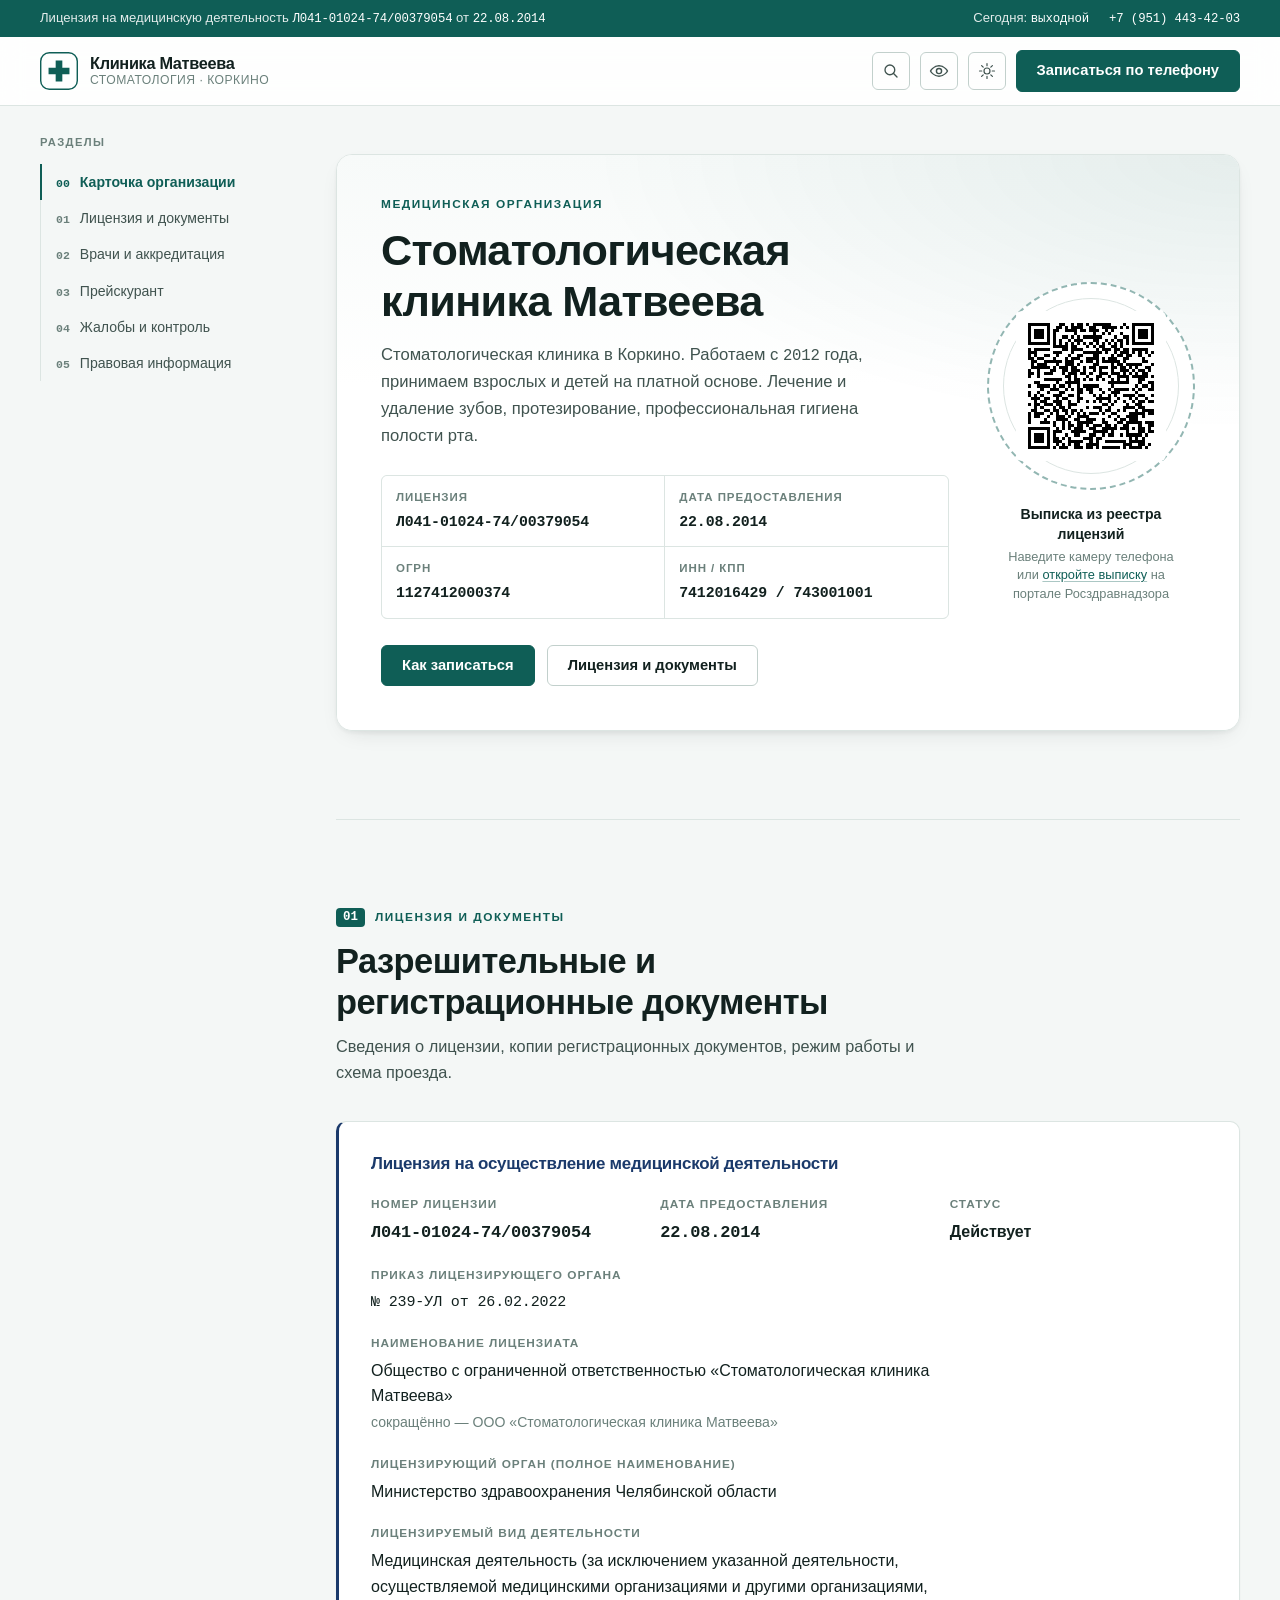
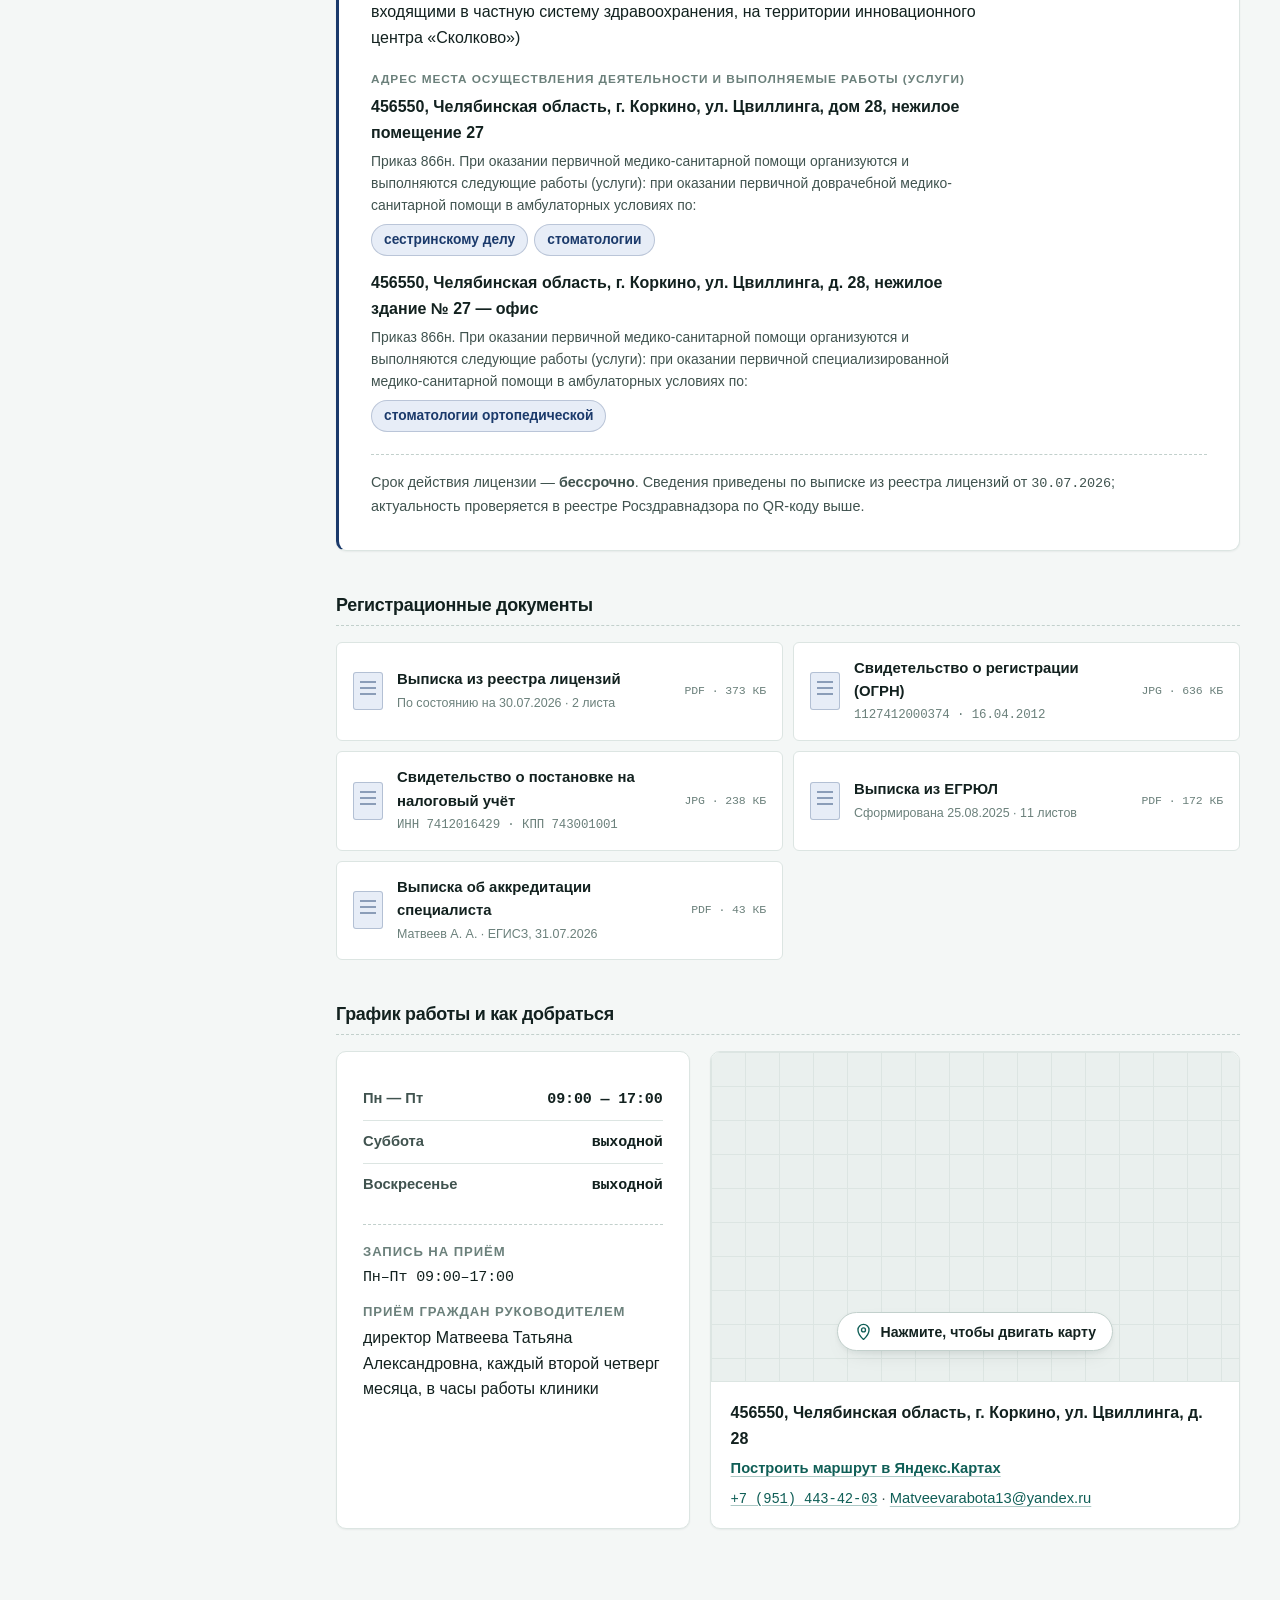
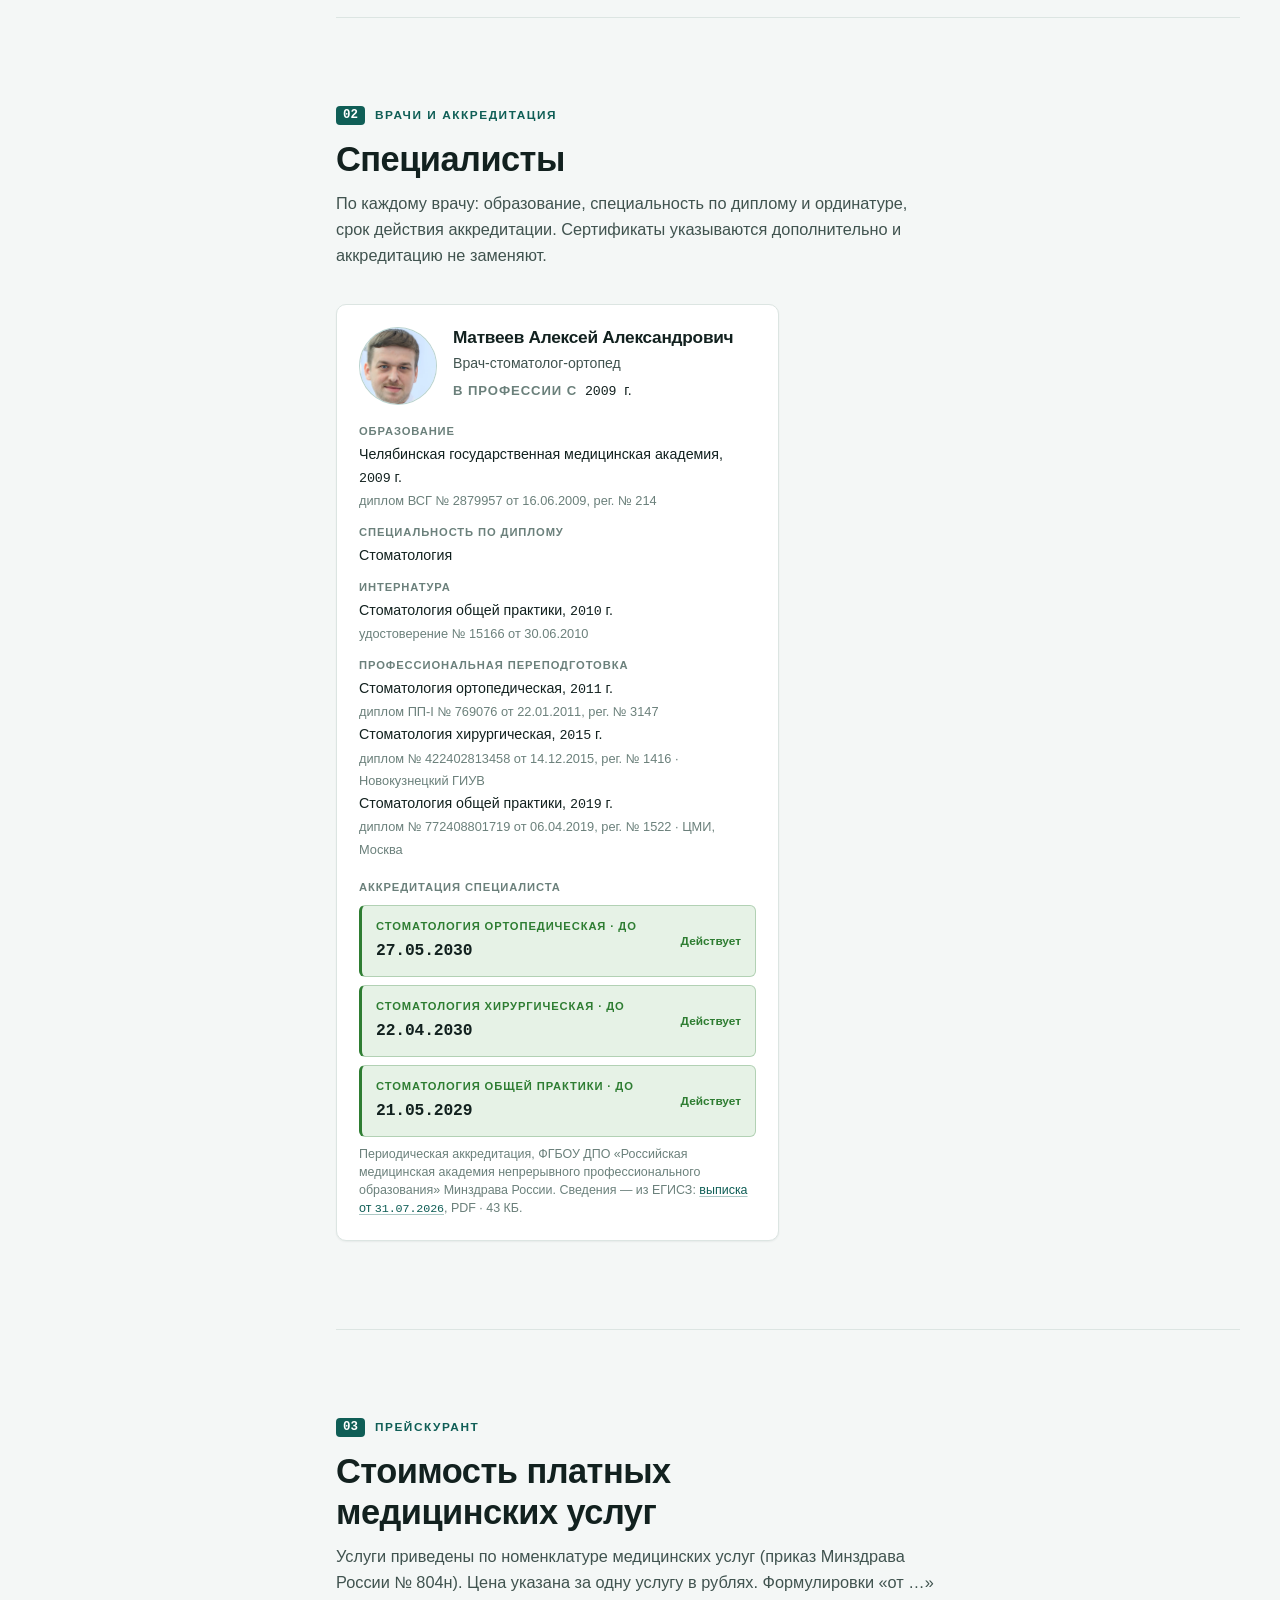
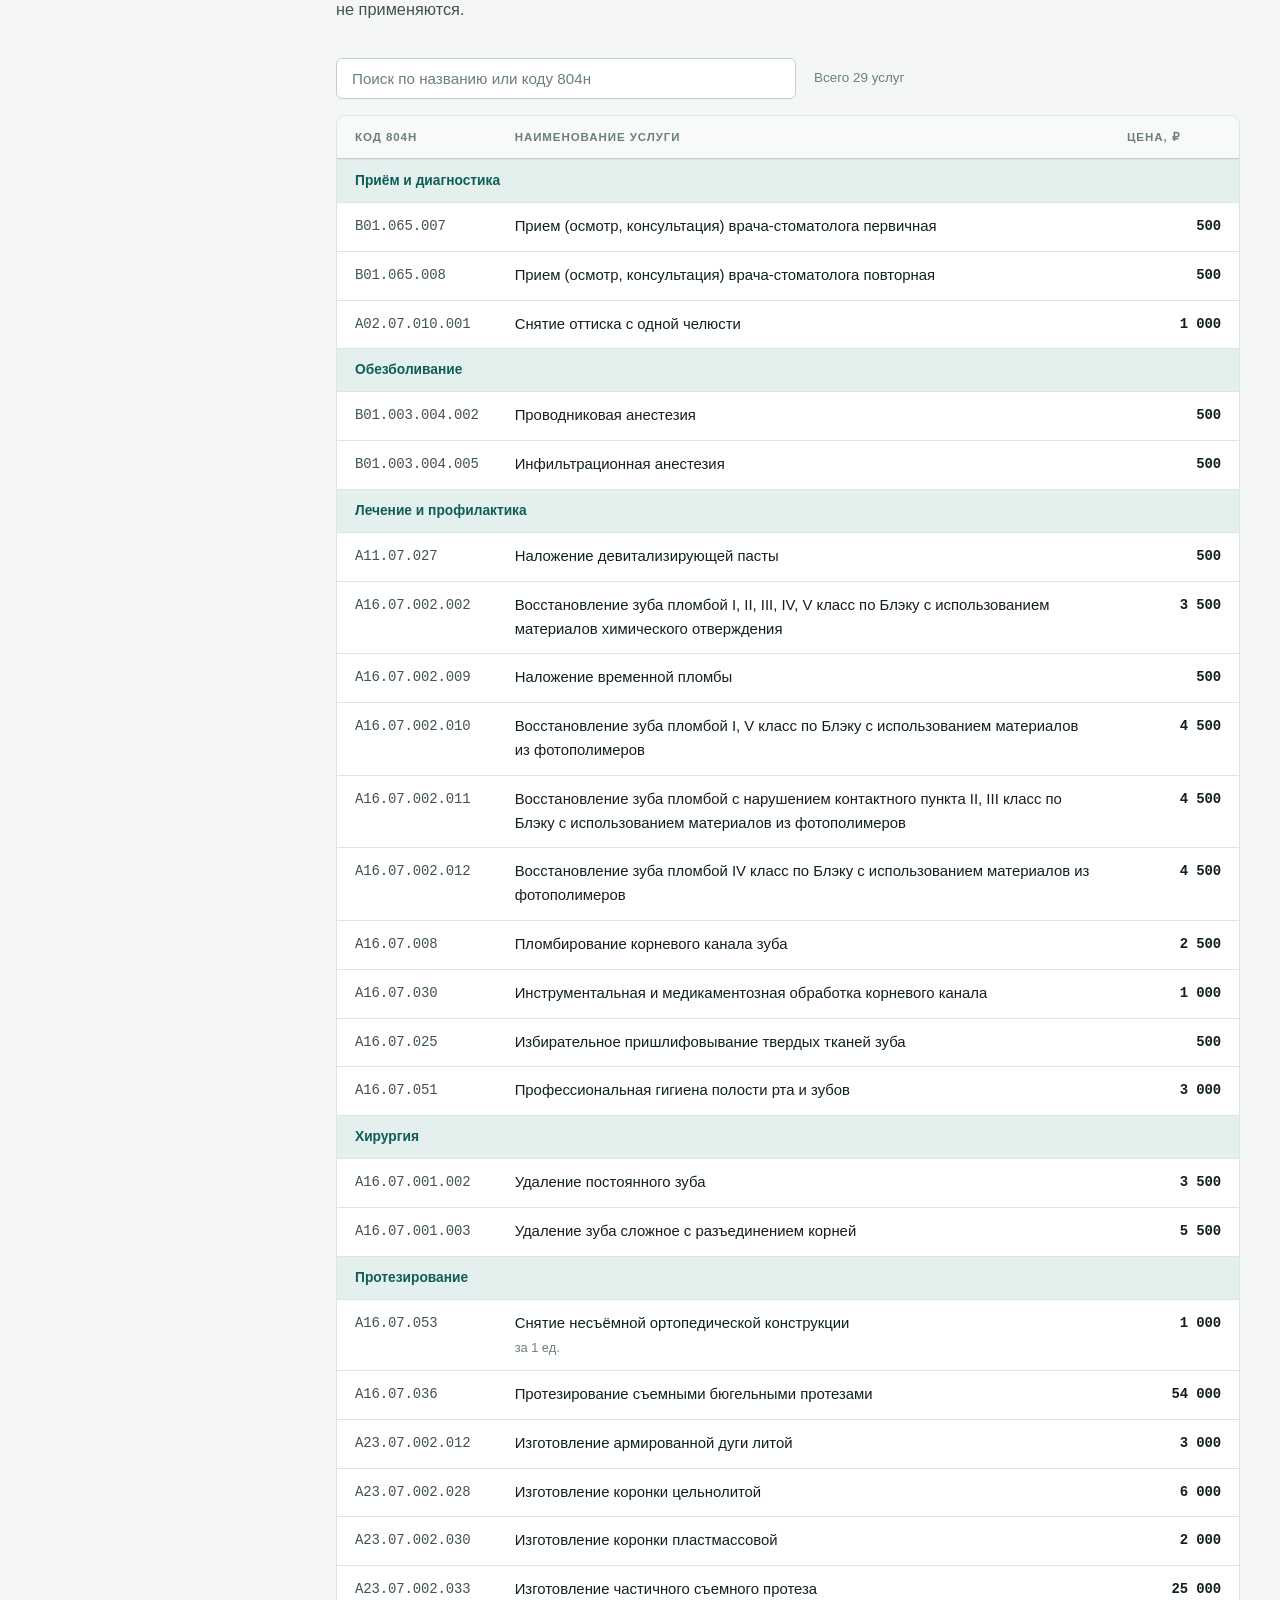
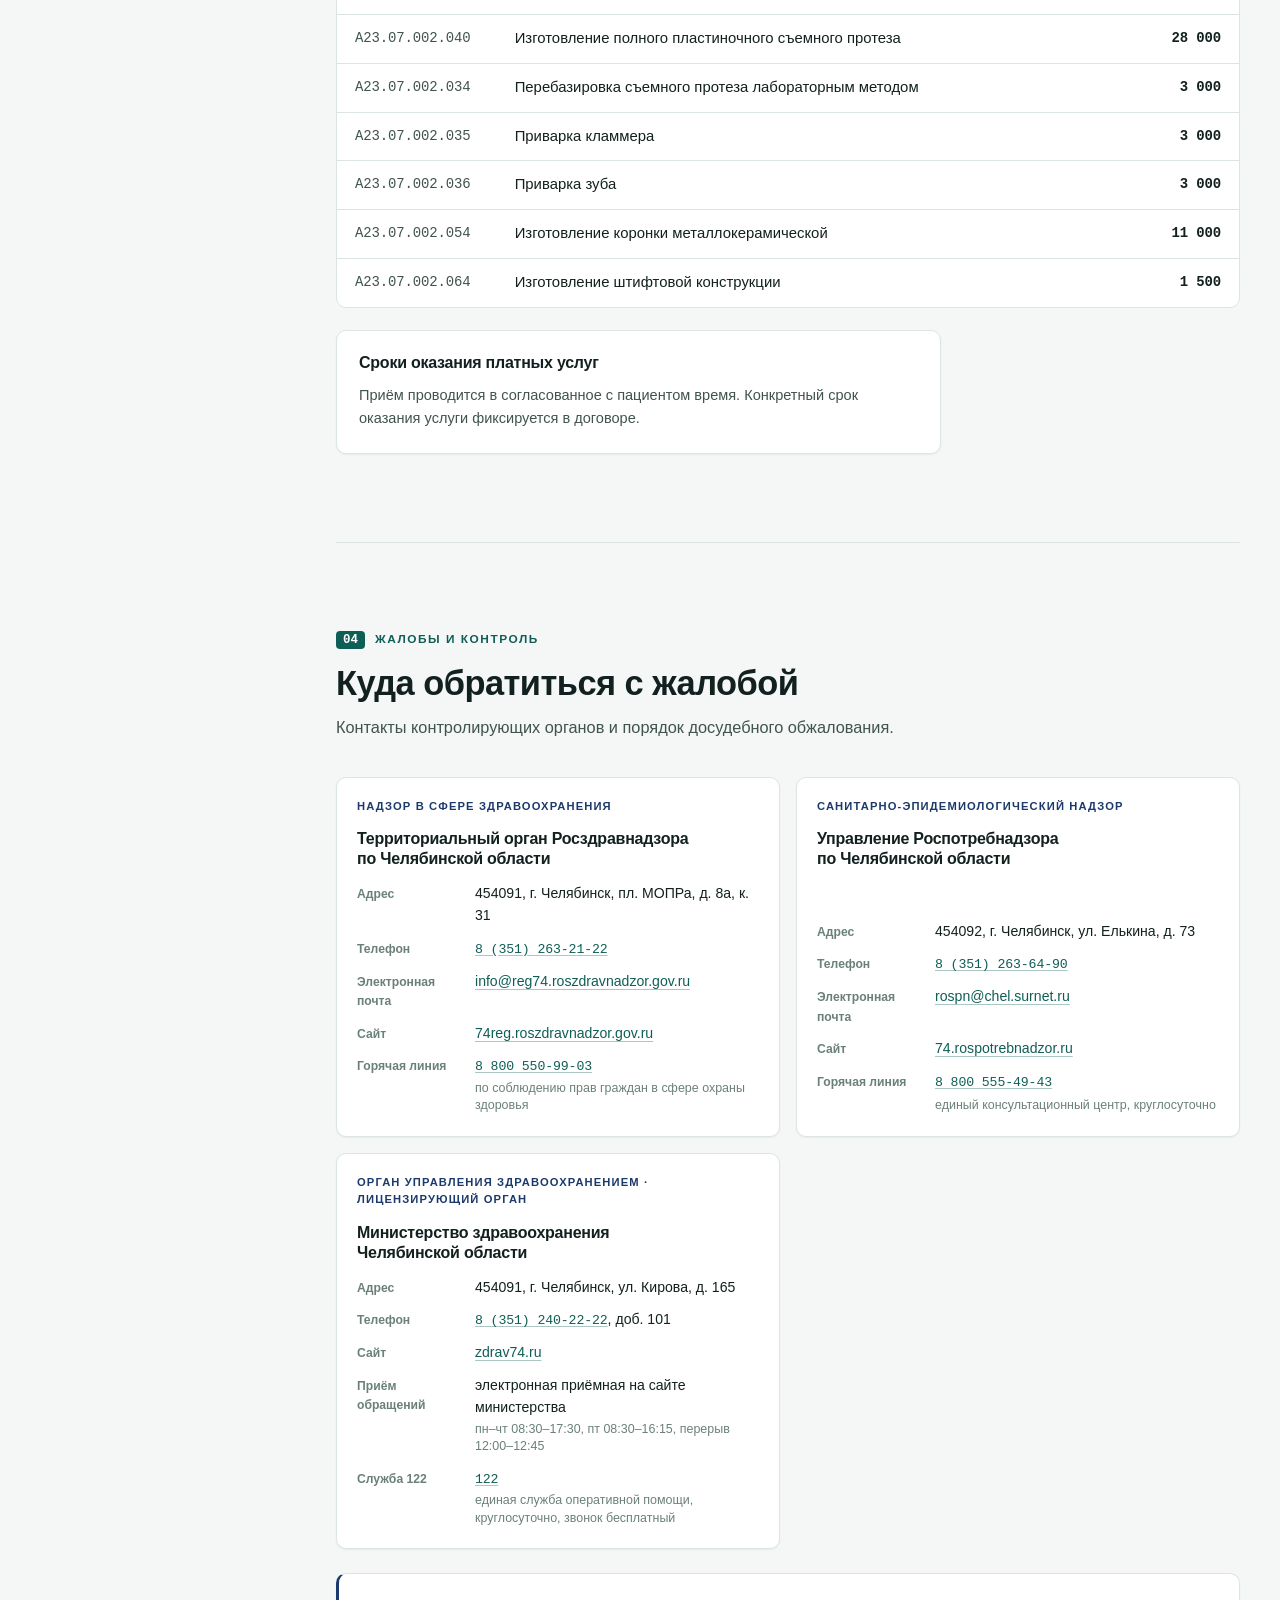
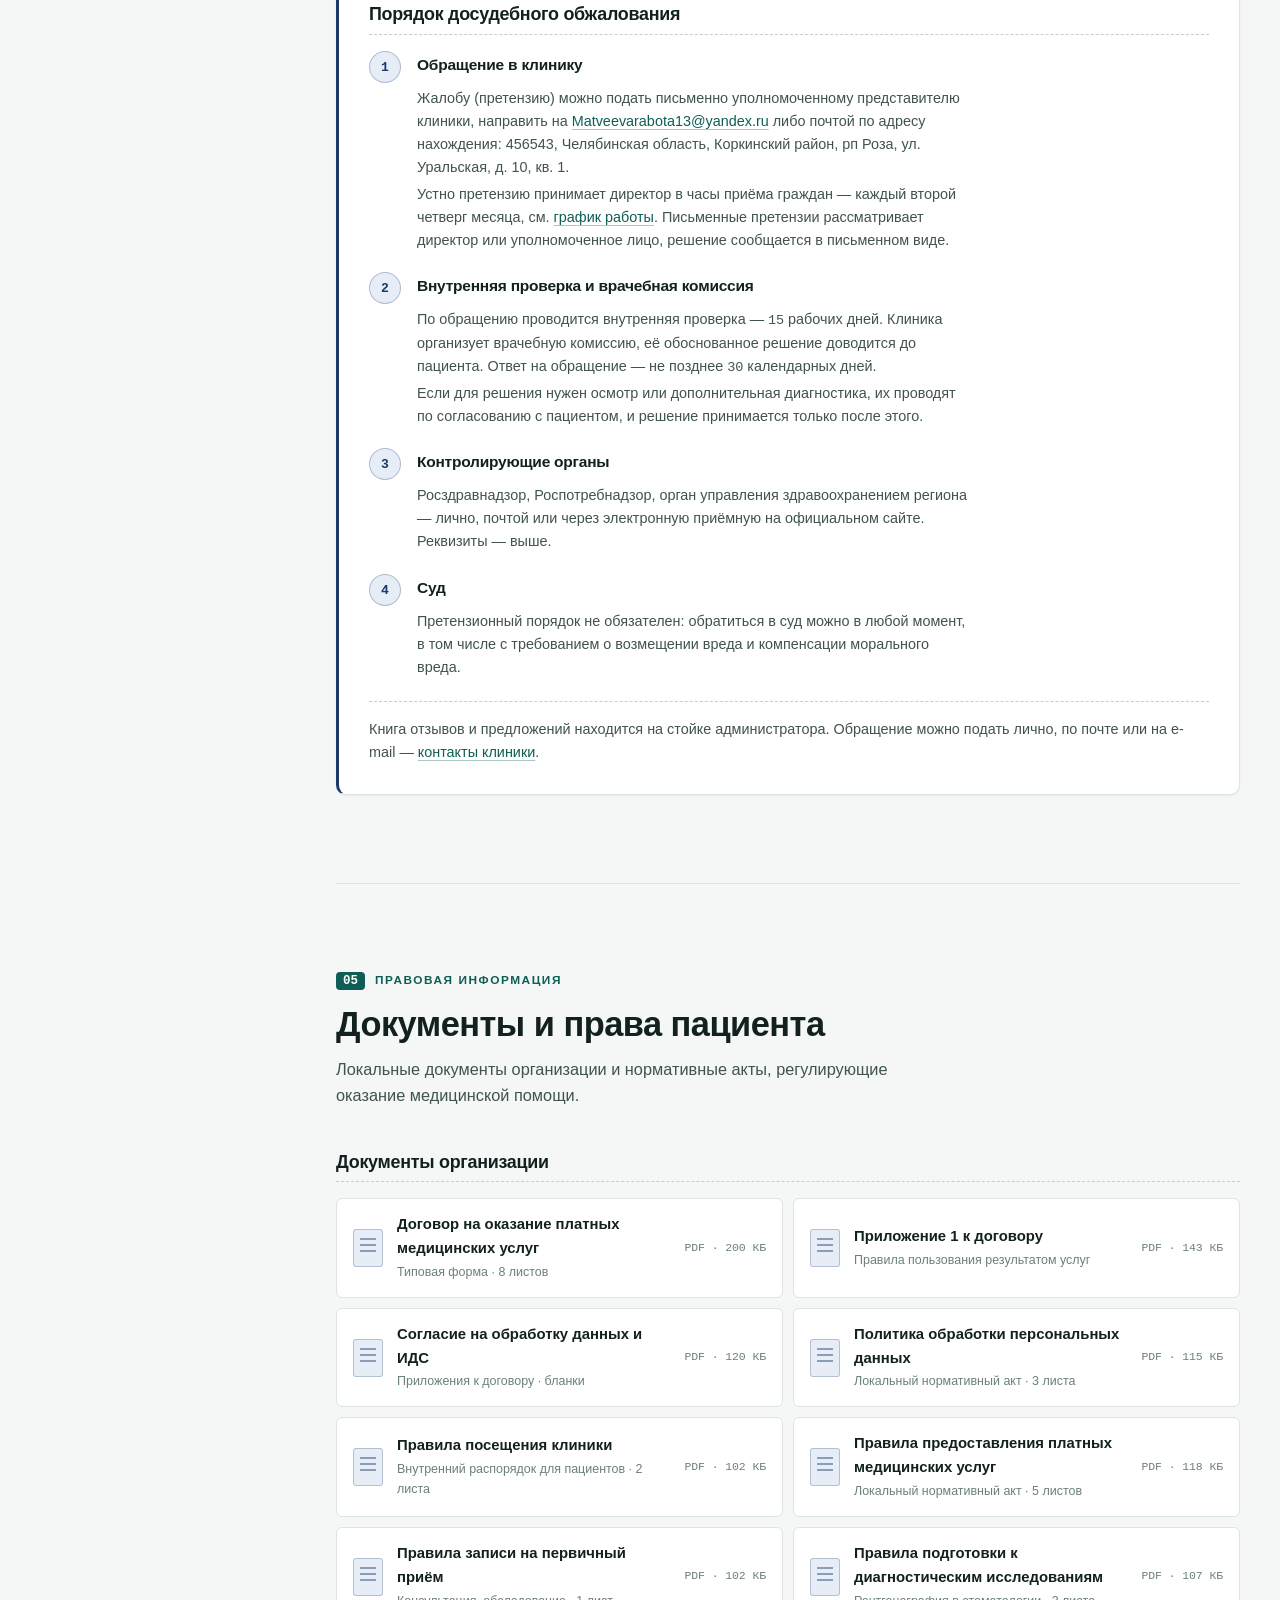
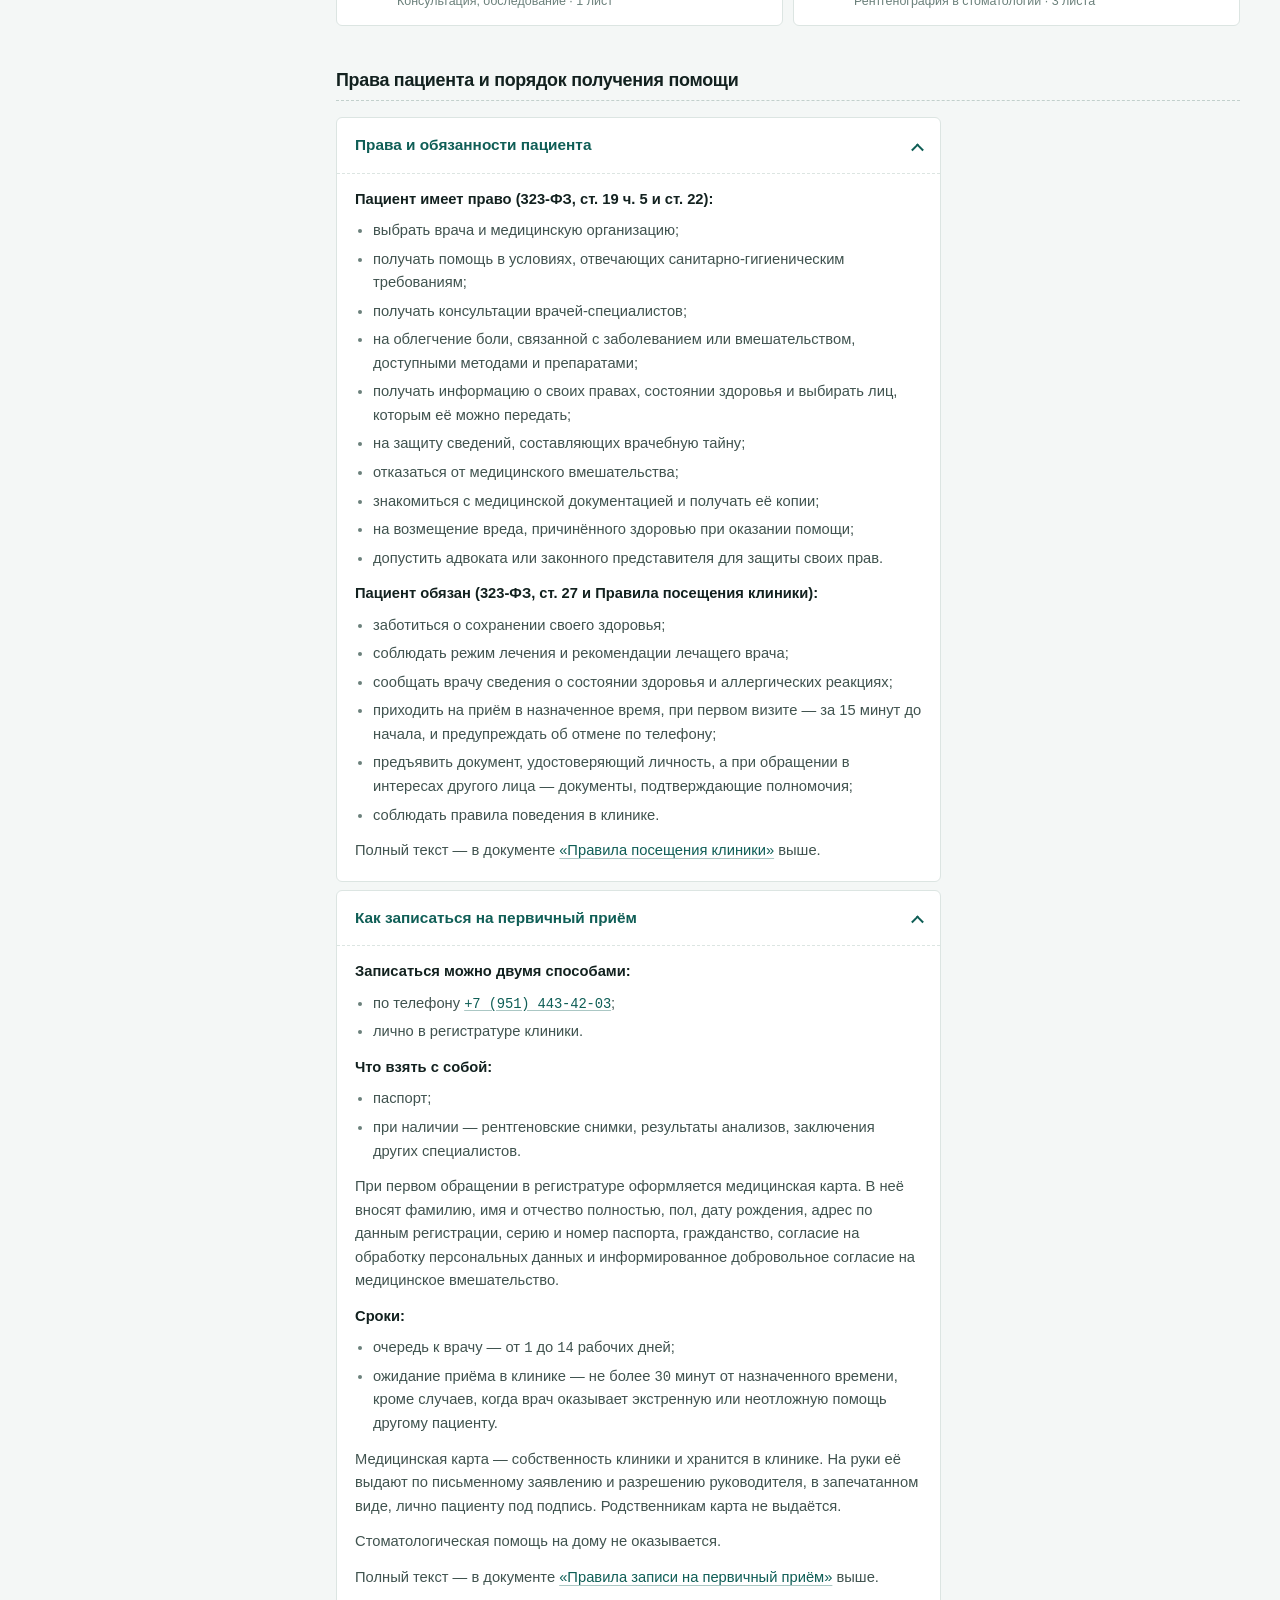
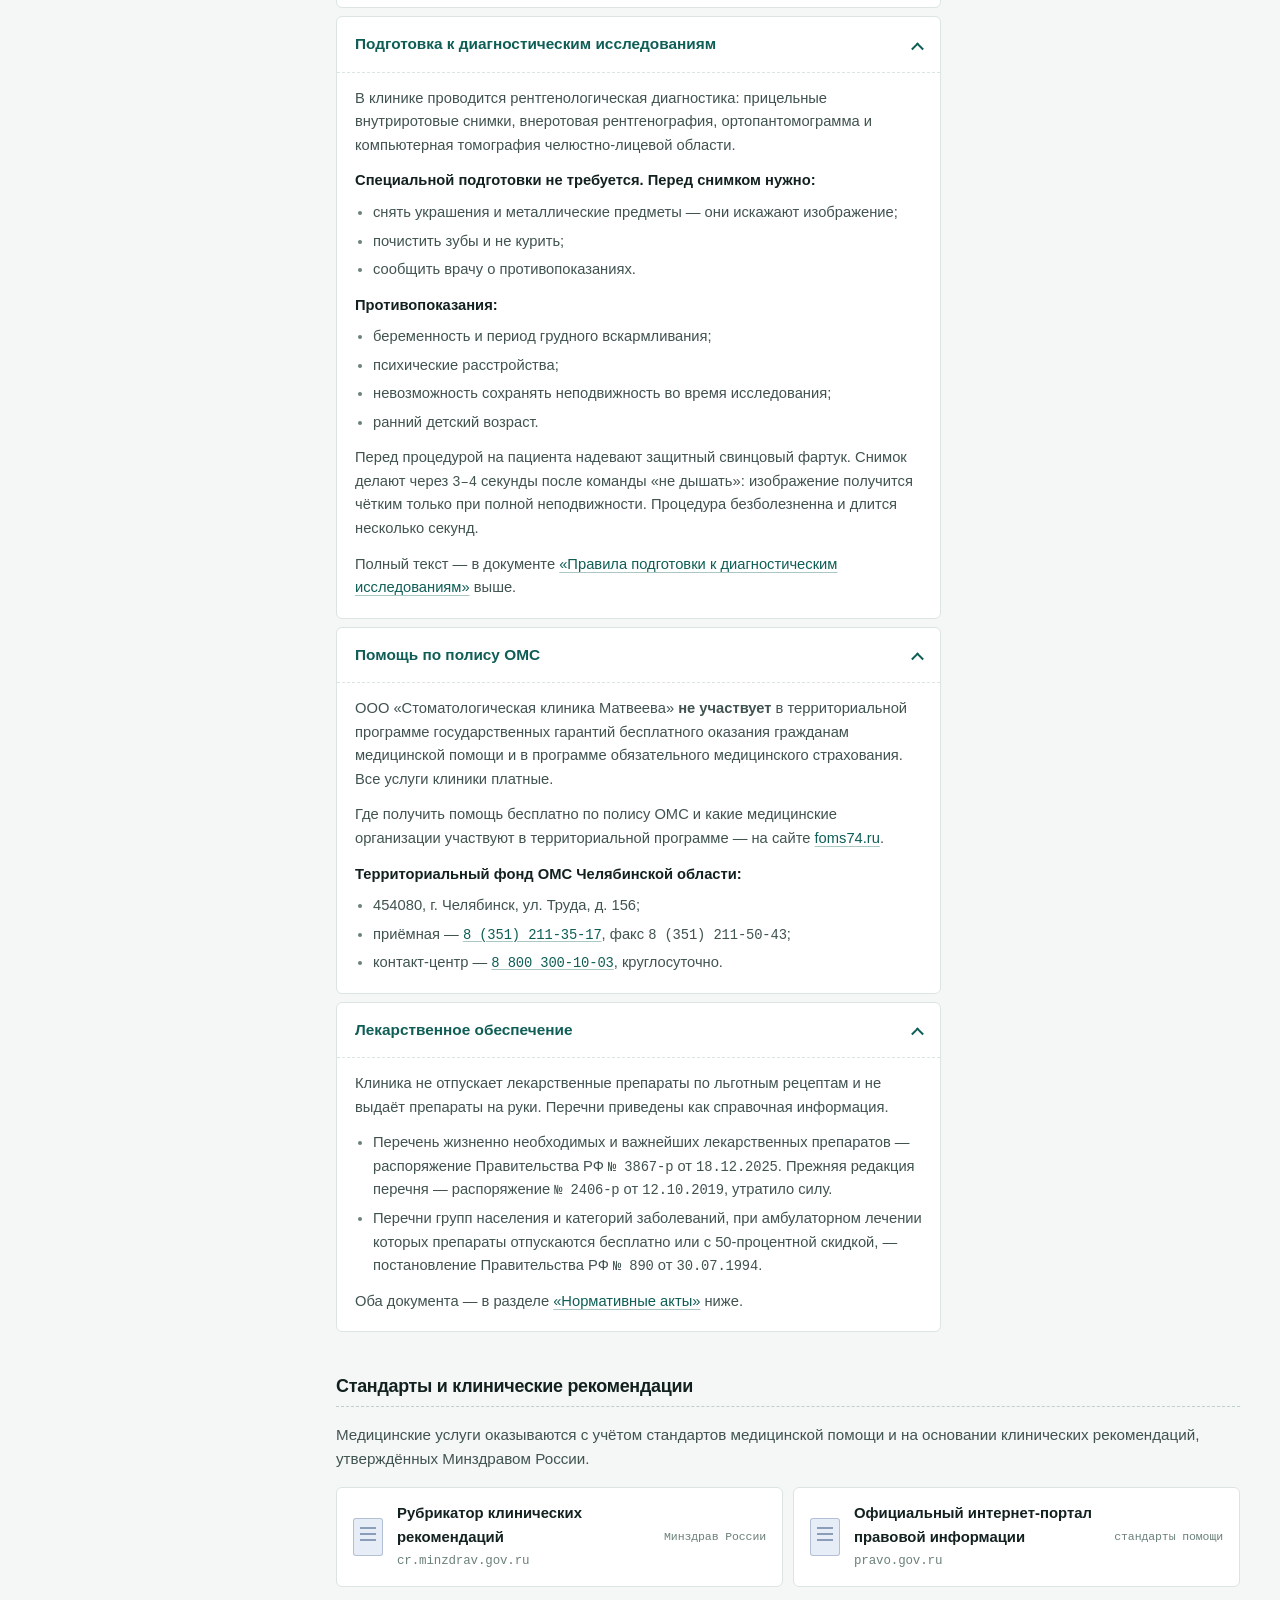
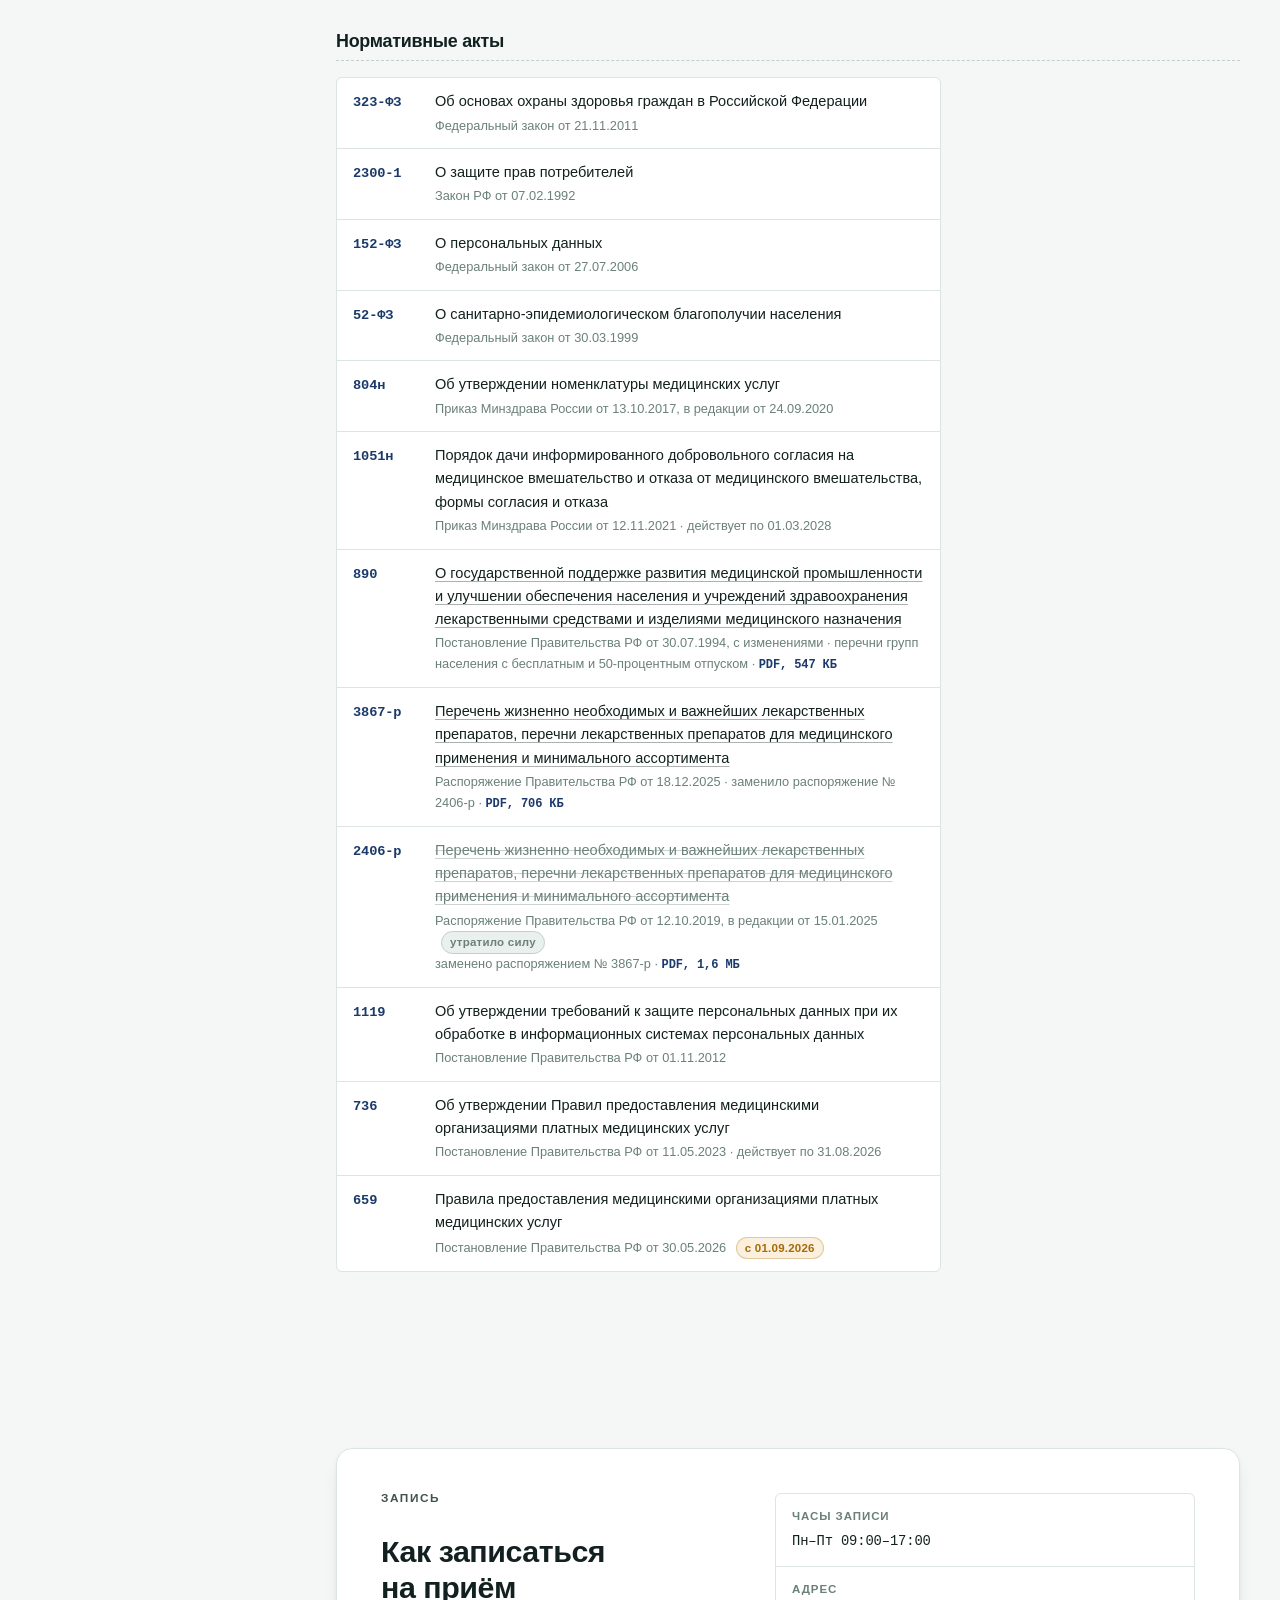
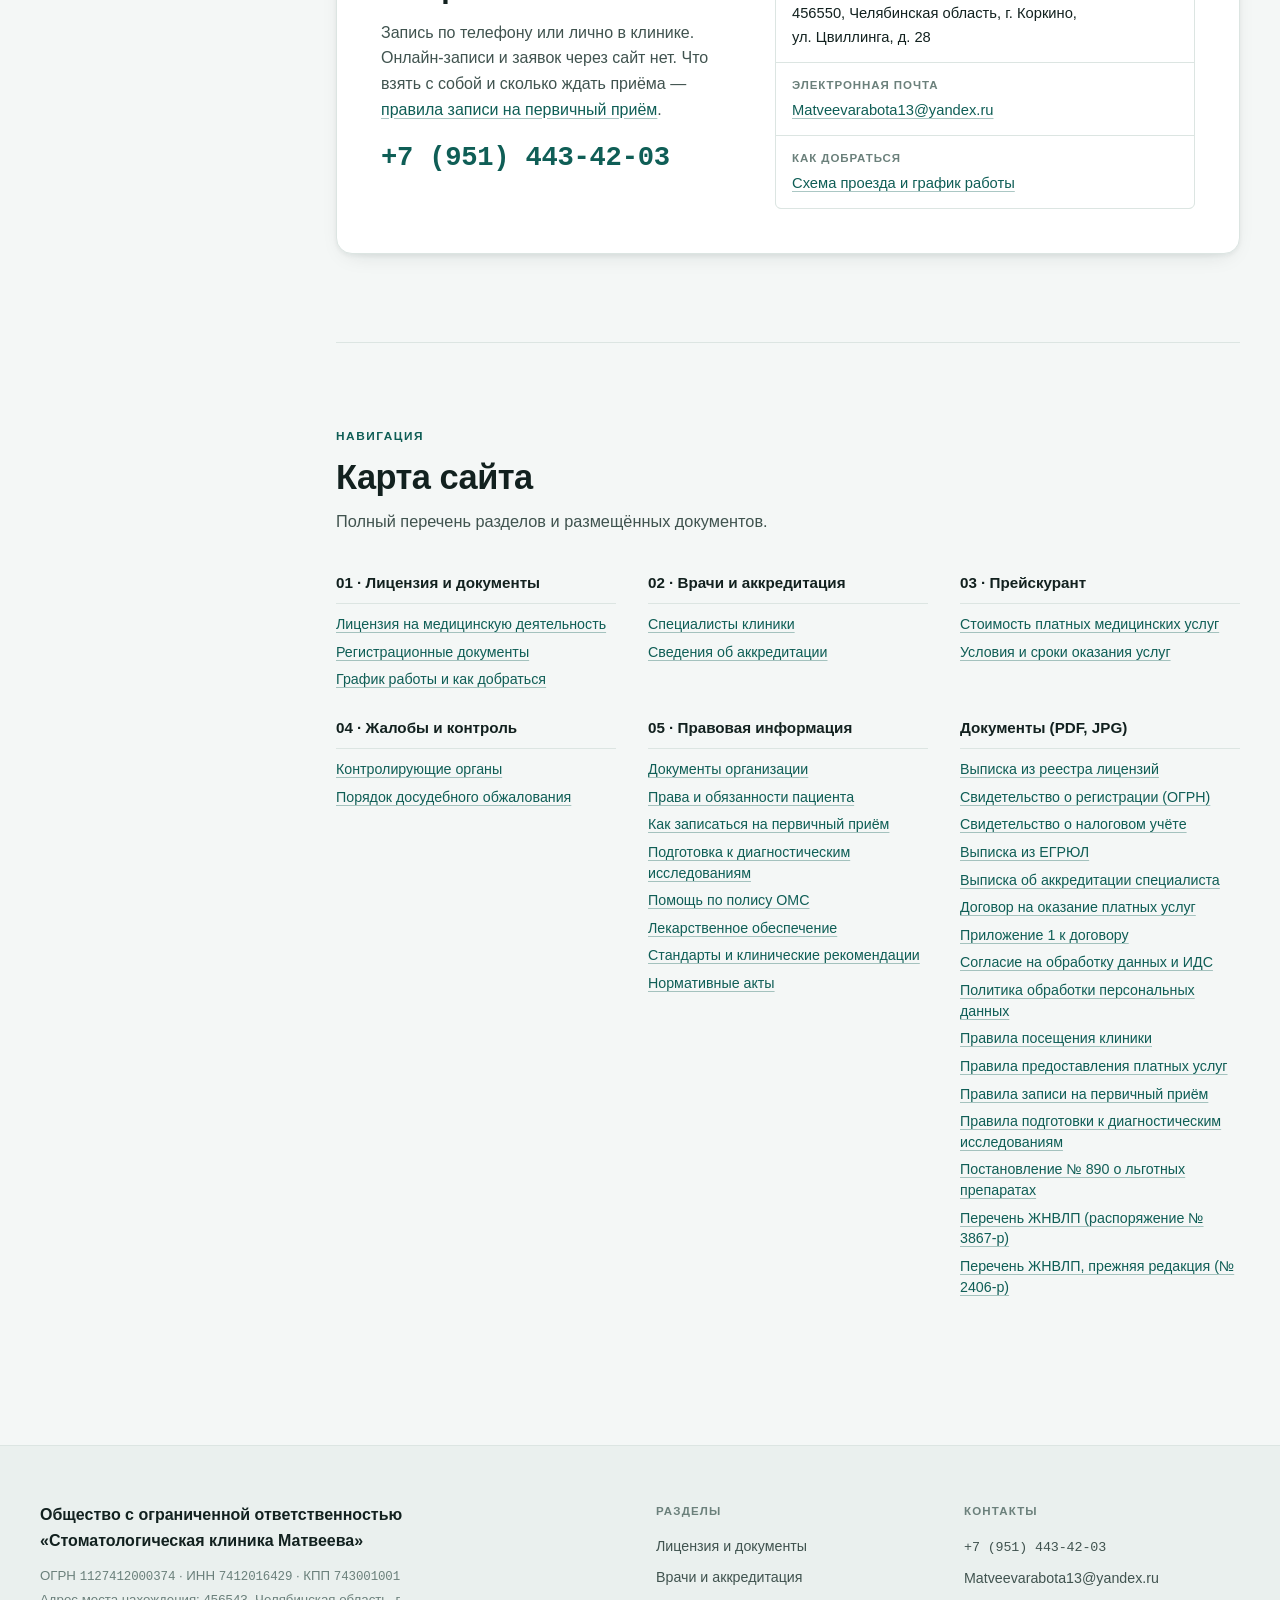
==== commit a8ad1e21: "Распоряжение 2406-р на сайте, с пометкой «утратило силу» Решение клиники: всё, что присылают юристы," ====
--- a/index.html
+++ b/index.html
@@ -28,7 +28,7 @@
 <meta property="og:description" content="Лицензия, врачи и аккредитация, прейскурант, контакты контролирующих органов. г. Коркино, ул. Цвиллинга, 28.">
 <meta name="twitter:card" content="summary">
 
-<link rel="stylesheet" href="assets/css/styles.css?v=22201fbd">
+<link rel="stylesheet" href="assets/css/styles.css?v=1816e1fb">
 <link rel="icon" href="data:image/svg+xml,<svg xmlns='http://www.w3.org/2000/svg' viewBox='0 0 32 32'><rect width='32' height='32' rx='7' fill='%230F5E56'/><path d='M13 7h6v6h6v6h-6v6h-6v-6H7v-6h6z' fill='%23fff'/></svg>">
 <script>
   /* Применяем сохранённые настройки до отрисовки, чтобы не мигало.
@@ -806,7 +806,9 @@
           <ul class="qa__list">
             <li>Перечень жизненно необходимых и важнейших лекарственных препаратов —
                 распоряжение Правительства РФ <span class="mono">№ 3867-р</span>
-                от <time class="mono" datetime="2025-12-18">18.12.2025</time>.</li>
+                от <time class="mono" datetime="2025-12-18">18.12.2025</time>.
+                Прежняя редакция перечня — распоряжение <span class="mono">№ 2406-р</span>
+                от <time class="mono" datetime="2019-10-12">12.10.2019</time>, утратило силу.</li>
             <li>Перечни групп населения и категорий заболеваний, при амбулаторном лечении которых
                 препараты отпускаются бесплатно или с 50-процентной скидкой, — постановление
                 Правительства РФ <span class="mono">№ 890</span>
@@ -876,10 +878,12 @@
         <span class="laws__t">Порядок дачи информированного добровольного согласия на медицинское вмешательство и отказа от медицинского вмешательства, формы согласия и отказа
           <span class="laws__d">Приказ Минздрава России от 12.11.2021 · действует по 01.03.2028</span></span>
       </li>
-      <!-- Два акта о лекарственном обеспечении: их размещение на сайте
+      <!-- Акты о лекарственном обеспечении: их размещение на сайте
            медорганизации требует приказ Минздрава № 118н, приложение 2.
-           Клиника прислала также распоряжение № 2406-р — оно утратило силу,
-           его заменило № 3867-р, поэтому на сайт идёт только новое. -->
+           Распоряжение № 2406-р публикуется по решению клиники: всё,
+           что присылают юристы, идёт на сайт. Оно утратило силу, поэтому
+           стоит после заменившего его № 3867-р и помечено — иначе рядом
+           лежали бы два перечня без указания, какой действует. -->
       <li>
         <span class="mono">890</span>
         <span class="laws__t"><a href="assets/docs/pp-890-lgotnye-preparaty.pdf?v=98efe141" target="_blank" rel="noopener">О государственной поддержке развития медицинской промышленности и улучшении обеспечения населения и учреждений здравоохранения лекарственными средствами и изделиями медицинского назначения</a>
@@ -889,6 +893,11 @@
         <span class="mono">3867-р</span>
         <span class="laws__t"><a href="assets/docs/perechen-zhnvlp-3867-r.pdf?v=1bdcc565" target="_blank" rel="noopener">Перечень жизненно необходимых и важнейших лекарственных препаратов, перечни лекарственных препаратов для медицинского применения и минимального ассортимента</a>
           <span class="laws__d">Распоряжение Правительства РФ от 18.12.2025 · заменило распоряжение № 2406-р · <span class="mono">PDF, 706 КБ</span></span></span>
+      </li>
+      <li>
+        <span class="mono">2406-р</span>
+        <span class="laws__t"><a href="assets/docs/perechen-zhnvlp-2406-r.pdf?v=0807ec4b" target="_blank" rel="noopener">Перечень жизненно необходимых и важнейших лекарственных препаратов, перечни лекарственных препаратов для медицинского применения и минимального ассортимента</a>
+          <span class="laws__d">Распоряжение Правительства РФ от 12.10.2019, в редакции от 15.01.2025<span class="laws__past">утратило силу</span><br>заменено распоряжением № 3867-р · <span class="mono">PDF, 1,6 МБ</span></span></span>
       </li>
       <li>
         <span class="mono">1119</span>
@@ -1019,6 +1028,7 @@
           <li><a href="assets/docs/pravila-podgotovki-k-issledovaniyam.pdf?v=4db95073" target="_blank" rel="noopener">Правила подготовки к диагностическим исследованиям</a></li>
           <li><a href="assets/docs/pp-890-lgotnye-preparaty.pdf?v=98efe141" target="_blank" rel="noopener">Постановление № 890 о льготных препаратах</a></li>
           <li><a href="assets/docs/perechen-zhnvlp-3867-r.pdf?v=1bdcc565" target="_blank" rel="noopener">Перечень ЖНВЛП (распоряжение № 3867-р)</a></li>
+          <li><a href="assets/docs/perechen-zhnvlp-2406-r.pdf?v=0807ec4b" target="_blank" rel="noopener">Перечень ЖНВЛП, прежняя редакция (№ 2406-р)</a></li>
         </ul>
       </nav>
     </div>
--- a/assets/css/styles.css
+++ b/assets/css/styles.css
@@ -667,6 +667,19 @@
   border: 1px solid color-mix(in srgb, var(--warn) 30%, transparent);
   border-radius: 100px; padding: 1px 8px;
 }
+/* Акт, который уже не действует. Тон нейтральный, не красный: это не
+   ошибка, а архивная редакция — она лежит на сайте намеренно, рядом
+   с заменившим её актом, и пометка нужна лишь чтобы их не спутали. */
+.laws__past {
+  display: inline-block; margin-left: 6px;
+  font-size: .72rem; font-weight: 700; letter-spacing: .02em;
+  color: var(--ink-3); background: var(--bg-2);
+  border: 1px solid var(--line-2);
+  border-radius: 100px; padding: 1px 8px;
+}
+/* Название утратившего силу акта — приглушённое и перечёркнутое поверх
+   собственного подчёркивания-ссылки: понятно с одного взгляда, до чтения. */
+.laws__t:has(.laws__past) a { color: var(--ink-3); text-decoration-line: underline line-through; }
 
 /* ---------- 15. Запись ---------- */
 .sec--cta { border-top: 0; }
@@ -916,6 +929,10 @@
 
 /* Все ссылки подчёркнуты: цветом их в одноцветной схеме не отличить */
 :root[data-vi] a { text-decoration: underline; text-decoration-color: currentColor; }
+/* Правило выше — сокращённое `text-decoration`, оно сбрасывало перечёркивание
+   у актов, утративших силу. В одноцветной схеме это единственный признак,
+   кроме пометки, поэтому возвращаем его отдельно. */
+:root[data-vi] .laws__t:has(.laws__past) a { text-decoration-line: underline line-through; }
 :root[data-vi] .doc,
 :root[data-vi] .dr,
 :root[data-vi] .qa,
